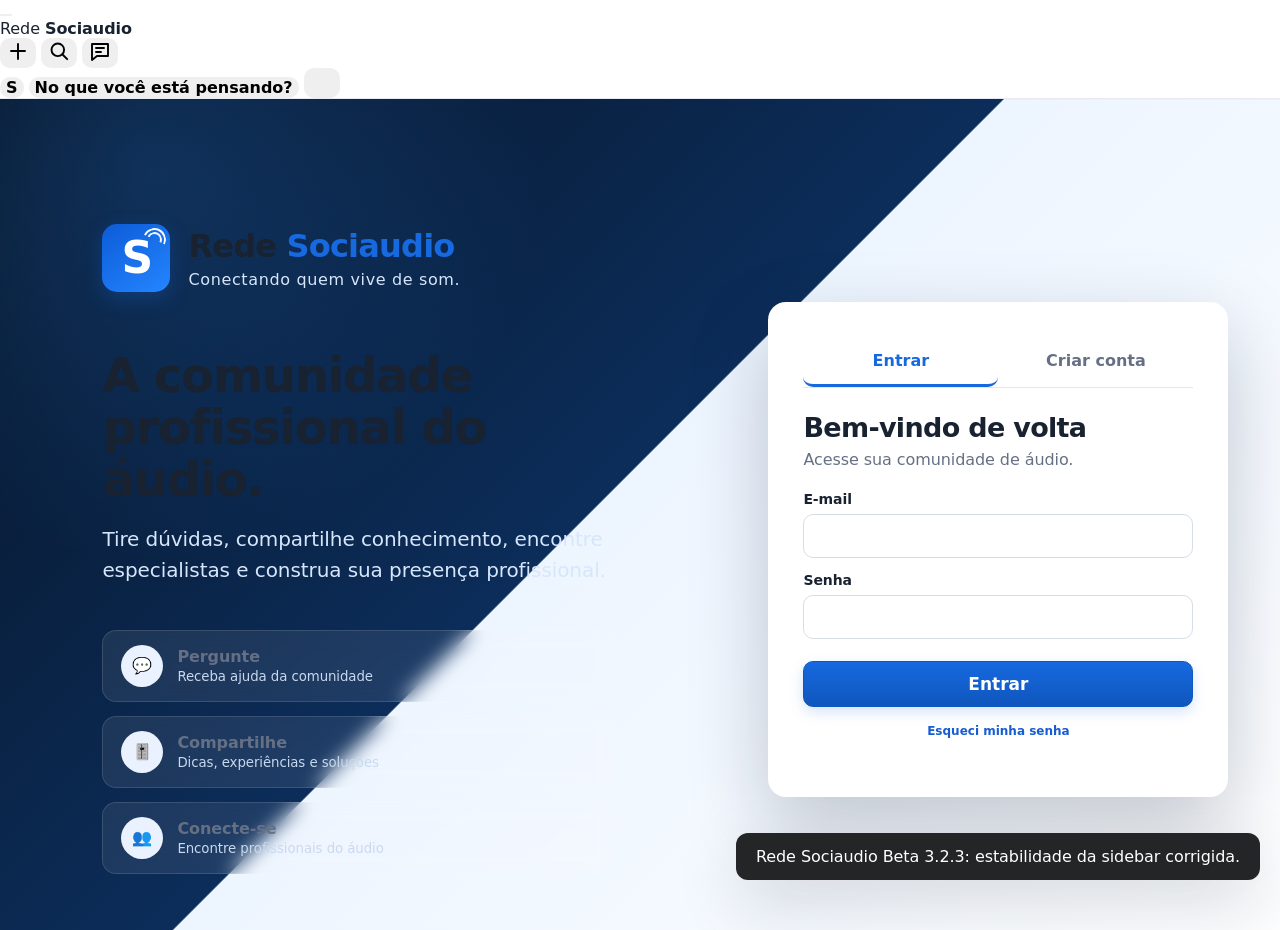
==== public/index.html @ f368ca50 "Rede Sociaudio v5.8.1 - mostrar Impulsionar no feed" ====
<!doctype html>
<html lang="pt-BR">
<head>
  <meta charset="utf-8">
  <meta name="viewport" content="width=device-width,initial-scale=1">
  <meta name="robots" content="noindex,nofollow">
  <link rel="manifest" href="/manifest.webmanifest">
  <meta name="theme-color" content="#1877f2">
  <title>Rede Sociaudio — v5.7.2</title>
  <link rel="stylesheet" href="styles.css?v=public581">
<style id="professional-ui-hard-fix">
/* Beta 3.2: correção estrutural aplicada diretamente no HTML */
#mainSidebar{
  padding:12px 8px 0!important;
  background:#f7f9fc!important;
  border-right:1px solid #e4e9f1!important;
  box-sizing:border-box!important;
}
#mainSidebar>#sidebarBrandPanel{
  position:relative!important;
  inset:auto!important;
  float:none!important;
  display:grid!important;
  grid-template-columns:1fr!important;
  gap:18px!important;
  width:100%!important;
  max-width:none!important;
  min-width:0!important;
  min-height:138px!important;
  margin:0 0 14px!important;
  padding:17px 18px!important;
  box-sizing:border-box!important;
  overflow:hidden!important;
  border:1px solid #173f76!important;
  border-radius:15px!important;
  background:radial-gradient(circle at 90% 15%,rgba(45,130,255,.28),transparent 34%),linear-gradient(145deg,#061a36 0%,#0a2b5b 58%,#123f83 100%)!important;
  box-shadow:0 10px 25px rgba(15,45,92,.20)!important;
  color:#fff!important;
  z-index:1!important;
  transform:none!important;
}
#mainSidebar>#sidebarBrandPanel:after{
  content:''!important;position:absolute!important;width:170px!important;height:170px!important;right:-92px!important;bottom:-112px!important;border-radius:50%!important;border:32px solid rgba(255,255,255,.04)!important;pointer-events:none!important;
}
#mainSidebar>#sidebarBrandPanel .sidebar-brand-row{
  position:relative!important;z-index:2!important;display:flex!important;align-items:center!important;justify-content:flex-start!important;gap:10px!important;width:100%!important;margin:0!important;padding:0!important;
}
#mainSidebar>#sidebarBrandPanel .beta-label{
  display:inline-flex!important;align-items:center!important;justify-content:center!important;width:auto!important;min-width:0!important;height:25px!important;padding:0 11px!important;margin:0!important;border:1px solid rgba(255,255,255,.20)!important;border-radius:999px!important;background:linear-gradient(180deg,#2b88ff,#1164d8)!important;color:#fff!important;font-size:9px!important;font-weight:900!important;line-height:1!important;letter-spacing:.06em!important;white-space:nowrap!important;box-shadow:0 4px 12px rgba(0,0,0,.16)!important;
}
#mainSidebar>#sidebarBrandPanel .beta-health{
  display:inline-flex!important;align-items:center!important;gap:6px!important;width:auto!important;max-width:none!important;margin:0!important;padding:0!important;color:#dceaff!important;font-size:10px!important;font-weight:800!important;line-height:1!important;white-space:nowrap!important;overflow:visible!important;
}
#mainSidebar>#sidebarBrandPanel .beta-health:before{
  content:''!important;display:block!important;width:8px!important;height:8px!important;min-width:8px!important;border-radius:50%!important;background:#20c878!important;box-shadow:0 0 0 3px rgba(32,200,120,.15)!important;
}
#mainSidebar>#sidebarBrandPanel>strong{
  position:relative!important;z-index:2!important;display:block!important;width:100%!important;margin:0!important;padding:0!important;color:#fff!important;font-size:17px!important;font-weight:850!important;line-height:1.28!important;letter-spacing:-.02em!important;white-space:normal!important;word-break:normal!important;overflow-wrap:normal!important;
}
#mainSidebar>#sidebarBrandPanel+.sidebar-user-card{
  position:relative!important;inset:auto!important;float:none!important;display:flex!important;align-items:center!important;gap:12px!important;width:100%!important;min-width:0!important;min-height:100px!important;margin:0 0 16px!important;padding:14px!important;box-sizing:border-box!important;border:1px solid #dfe6ef!important;border-radius:14px!important;background:#fff!important;box-shadow:0 7px 18px rgba(16,24,40,.06)!important;z-index:2!important;transform:none!important;
}
#mainSidebar>.sidebar-title{
  display:block!important;position:relative!important;margin:0!important;padding:4px 13px 8px!important;clear:both!important;color:#98a2b3!important;font-size:11px!important;font-weight:900!important;letter-spacing:.11em!important;text-transform:uppercase!important;
}
#mainSidebar>button{width:100%!important;box-sizing:border-box!important;}
@media(max-width:1180px){
  #mainSidebar>#sidebarBrandPanel{min-height:126px!important;padding:15px!important;gap:14px!important;}
  #mainSidebar>#sidebarBrandPanel>strong{font-size:15px!important;}
}
@media(max-width:850px){
  #mainSidebar>#sidebarBrandPanel{display:none!important;}
}
</style>


<style id="mobile-layout-critical-v521">
@media (max-width:760px){

  html,body{
    width:100%!important;
    max-width:100%!important;
    overflow-x:hidden!important;
  }

  body{
    margin:0!important;
    padding:0 0 74px!important;
  }

  /* APP inteiro */
  #app{
    width:100%!important;
    max-width:100%!important;
    min-width:0!important;
    overflow-x:hidden!important;
  }

  /* Topbar compacta */
  #app>.topbar{
    position:sticky!important;
    top:0!important;
    z-index:100!important;
    width:100%!important;
    max-width:100%!important;
    height:60px!important;
    min-height:60px!important;
    padding:0 10px!important;
    display:grid!important;
    grid-template-columns:42px minmax(0,1fr) 42px!important;
    align-items:center!important;
    gap:8px!important;
    box-sizing:border-box!important;
    background:#fff!important;
  }

  #app>.topbar .brand{
    width:42px!important;
    min-width:42px!important;
    max-width:42px!important;
    overflow:hidden!important;
  }

  #app>.topbar .brand-name{
    display:none!important;
  }

  #app>.topbar .sa-logo{
    width:38px!important;
    height:38px!important;
    min-width:38px!important;
  }

  #app>.topbar .search-wrap{
    display:block!important;
    width:100%!important;
    min-width:0!important;
    max-width:none!important;
    margin:0!important;
  }

  #app>.topbar .search-wrap input{
    width:100%!important;
    max-width:100%!important;
    min-width:0!important;
    height:40px!important;
    box-sizing:border-box!important;
    font-size:12px!important;
  }

  #app>.topbar .top-nav{
    display:none!important;
  }

  #app>.topbar .header-user{
    width:42px!important;
    min-width:42px!important;
    max-width:42px!important;
    display:flex!important;
    align-items:center!important;
    justify-content:center!important;
    gap:0!important;
  }

  #app>.topbar .header-user #bellBtn,
  #app>.topbar .header-user #logoutBtn,
  #app>.topbar .header-user .logout,
  #app>.topbar .header-user #headerName{
    display:none!important;
  }

  #app>.topbar .user-pill{
    width:38px!important;
    min-width:38px!important;
    max-width:38px!important;
    height:38px!important;
    padding:0!important;
    border:0!important;
    display:grid!important;
    place-items:center!important;
    overflow:hidden!important;
  }

  /* Layout: apenas conteúdo */
  #app>.layout{
    display:block!important;
    width:100%!important;
    max-width:100%!important;
    min-width:0!important;
    margin:0!important;
    padding:10px 9px 18px!important;
    box-sizing:border-box!important;
    overflow:visible!important;
  }

  #app>.layout>#content{
    display:block!important;
    width:100%!important;
    max-width:100%!important;
    min-width:0!important;
    margin:0!important;
    padding:0!important;
    overflow-x:hidden!important;
    box-sizing:border-box!important;
  }

  #app>.layout>.right{
    display:none!important;
  }

  /* SIDEBAR vira barra inferior. Esta regra precisa ganhar do hard-fix antigo. */
  #app>.layout>#mainSidebar{
    position:fixed!important;
    left:0!important;
    right:0!important;
    bottom:0!important;
    top:auto!important;
    z-index:110!important;

    width:100vw!important;
    max-width:100vw!important;
    min-width:0!important;
    height:68px!important;
    min-height:68px!important;

    display:flex!important;
    flex-direction:row!important;
    align-items:center!important;
    justify-content:space-around!important;
    gap:0!important;

    margin:0!important;
    padding:6px 62px 6px 4px!important;
    box-sizing:border-box!important;
    overflow:visible!important;

    border:0!important;
    border-top:1px solid #e3e8ef!important;
    background:rgba(255,255,255,.98)!important;
    box-shadow:0 -8px 28px rgba(16,24,40,.12)!important;
    backdrop-filter:blur(12px)!important;
  }

  /* Remove os grandes cards laterais do mobile */
  #app>.layout>#mainSidebar>#sidebarBrandPanel,
  #app>.layout>#mainSidebar>#sidebarUserCard,
  #app>.layout>#mainSidebar>.sidebar-title,
  #app>.layout>#mainSidebar>.sidebar-footer{
    display:none!important;
  }

  /* Esconde todos os itens por padrão */
  #app>.layout>#mainSidebar>button{
    display:none!important;
    position:static!important;
    float:none!important;
    inset:auto!important;
    transform:none!important;
    margin:0!important;
    box-sizing:border-box!important;
  }

  /* Quatro itens principais */
  #app>.layout>#mainSidebar>button[data-view="feed"],
  #app>.layout>#mainSidebar>button[data-view="chat"],
  #app>.layout>#mainSidebar>button[data-view="notifications"],
  #app>.layout>#mainSidebar>button[data-view="profile"]{
    display:flex!important;
    width:52px!important;
    max-width:52px!important;
    min-width:0!important;
    height:54px!important;
    min-height:54px!important;
    flex:0 0 52px!important;
    padding:3px 2px!important;

    flex-direction:column!important;
    align-items:center!important;
    justify-content:center!important;
    gap:3px!important;

    border:0!important;
    border-radius:10px!important;
    background:transparent!important;
    color:#475467!important;
    box-shadow:none!important;
  }

  #app>.layout>#mainSidebar>button[data-view="feed"].selected,
  #app>.layout>#mainSidebar>button[data-view="chat"].selected,
  #app>.layout>#mainSidebar>button[data-view="notifications"].selected,
  #app>.layout>#mainSidebar>button[data-view="profile"].selected{
    background:#eef5ff!important;
    color:#1769df!important;
  }

  #app>.layout>#mainSidebar>button[data-view="feed"] .sa-icon,
  #app>.layout>#mainSidebar>button[data-view="chat"] .sa-icon,
  #app>.layout>#mainSidebar>button[data-view="notifications"] .sa-icon,
  #app>.layout>#mainSidebar>button[data-view="profile"] .sa-icon,
  #app>.layout>#mainSidebar>button[data-view="feed"] i,
  #app>.layout>#mainSidebar>button[data-view="chat"] i,
  #app>.layout>#mainSidebar>button[data-view="notifications"] i,
  #app>.layout>#mainSidebar>button[data-view="profile"] i{
    width:22px!important;
    height:22px!important;
    min-width:22px!important;
    min-height:22px!important;
    margin:0!important;
  }

  #app>.layout>#mainSidebar>button[data-view="feed"]>span:last-child,
  #app>.layout>#mainSidebar>button[data-view="chat"]>span:last-child,
  #app>.layout>#mainSidebar>button[data-view="notifications"]>span:last-child,
  #app>.layout>#mainSidebar>button[data-view="profile"]>span:last-child{
    display:block!important;
    width:100%!important;
    max-width:52px!important;
    margin:0!important;
    padding:0!important;
    overflow:hidden!important;
    text-overflow:ellipsis!important;
    white-space:nowrap!important;
    color:inherit!important;
    font-size:8px!important;
    line-height:1!important;
    font-weight:750!important;
    text-align:center!important;
  }

  /* Badge de notificação */
  #app>.layout>#mainSidebar>button[data-view="notifications"]{
    position:relative!important;
  }

  #app>.layout>#mainSidebar>button[data-view="notifications"] .notification-badge:not([hidden]){
    position:absolute!important;
    top:2px!important;
    right:7px!important;
    z-index:2!important;
  }

  /* Criar publicação: botão circular */
  #app>.layout>#mainSidebar>#newPostBtn{
    display:grid!important;
    place-items:center!important;
    width:48px!important;
    min-width:48px!important;
    max-width:48px!important;
    height:48px!important;
    min-height:48px!important;
    flex:0 0 48px!important;
    padding:0!important;
    margin:0!important;
    border-radius:50%!important;
    background:#1769df!important;
    color:#fff!important;
    box-shadow:0 6px 16px rgba(23,105,223,.25)!important;
  }

  #app>.layout>#mainSidebar>#newPostBtn>span{
    width:23px!important;
    height:23px!important;
    margin:0!important;
  }

  #app>.layout>#mainSidebar>#newPostBtn{
    font-size:0!important;
  }

  /* Botão MAIS ocupa o último espaço da barra */
  #mobileMoreButton.mobile-more-button{
    display:flex!important;
    position:fixed!important;
    z-index:120!important;
    right:4px!important;
    bottom:7px!important;
    width:56px!important;
    min-width:56px!important;
    height:54px!important;
    min-height:54px!important;
    margin:0!important;
    padding:3px 2px!important;
    flex-direction:column!important;
    align-items:center!important;
    justify-content:center!important;
    gap:2px!important;
    border:0!important;
    border-radius:10px!important;
    background:#fff!important;
    color:#475467!important;
    box-shadow:none!important;
  }

  #mobileMoreButton .mobile-more-dots{
    font-size:18px!important;
    line-height:15px!important;
  }

  #mobileMoreButton small{
    display:block!important;
    font-size:8px!important;
    line-height:1!important;
    font-weight:750!important;
  }

  /* O menu Mais */
  #mobileMoreDrawer.mobile-more-drawer{
    z-index:200!important;
  }

  /* Cards grandes do conteúdo */
  #content .card,
  #content section,
  #content article{
    max-width:100%!important;
    min-width:0!important;
    box-sizing:border-box!important;
  }

  /* Marketplace mobile */
  #content .market-hero{
    display:block!important;
    width:100%!important;
    padding:20px 17px!important;
  }

  #content .market-hero .market-hero-icon{
    display:none!important;
  }

  #content .market-toolbar{
    display:grid!important;
    grid-template-columns:1fr!important;
    gap:9px!important;
    width:100%!important;
  }

  #content .market-toolbar>*{
    width:100%!important;
    min-width:0!important;
    max-width:100%!important;
  }

  #content .market-fixed-card{
    display:block!important;
    width:100%!important;
  }

  #content .market-fixed-image{
    width:100%!important;
    min-width:0!important;
    height:230px!important;
    min-height:230px!important;
  }

  #content .market-fixed-image img{
    width:100%!important;
    height:230px!important;
    min-height:230px!important;
    object-fit:cover!important;
  }

  /* Feed */
  #content .composer,
  #content .post,
  #content .feed-card{
    width:100%!important;
    max-width:100%!important;
    min-width:0!important;
  }

  /* Conhecimento */
  #content .knowledge-center-v514-main{
    display:block!important;
    width:100%!important;
    padding:22px 18px!important;
  }

  #content .knowledge-center-v514-info{
    width:100%!important;
    min-width:0!important;
    margin-top:18px!important;
  }

  /* Modais */
  dialog{
    width:calc(100vw - 16px)!important;
    max-width:calc(100vw - 16px)!important;
    max-height:88vh!important;
    margin:auto!important;
  }

  dialog form{
    max-height:88vh!important;
    overflow-y:auto!important;
  }

  body.mobile-menu-open{
    overflow:hidden!important;
  }
}

@media(max-width:380px){
  #app>.layout>#mainSidebar{
    padding-left:0!important;
    padding-right:57px!important;
  }

  #app>.layout>#mainSidebar>button[data-view="feed"],
  #app>.layout>#mainSidebar>button[data-view="chat"],
  #app>.layout>#mainSidebar>button[data-view="notifications"],
  #app>.layout>#mainSidebar>button[data-view="profile"]{
    width:46px!important;
    max-width:46px!important;
    flex-basis:46px!important;
  }
}
</style>


<style id="mobile-v522-final-fix">
@media(max-width:760px){

  /* Desktop sidebar must not exist visually on mobile */
  #mainSidebar,
  #app .layout #mainSidebar,
  #app>.layout>#mainSidebar{
    display:none!important;
    visibility:hidden!important;
    width:0!important;
    height:0!important;
    min-width:0!important;
    min-height:0!important;
    max-width:0!important;
    max-height:0!important;
    padding:0!important;
    margin:0!important;
    border:0!important;
    overflow:hidden!important;
    position:absolute!important;
    left:-99999px!important;
    top:-99999px!important;
  }

  /* Main layout becomes content only */
  #app>.layout,
  #app .layout{
    display:block!important;
    width:100%!important;
    max-width:100%!important;
    min-width:0!important;
    margin:0!important;
    padding:10px 9px 88px!important;
    box-sizing:border-box!important;
    overflow-x:hidden!important;
  }

  #content,
  #app #content,
  #app>.layout>#content{
    display:block!important;
    position:relative!important;
    left:auto!important;
    right:auto!important;
    top:auto!important;
    width:100%!important;
    max-width:100%!important;
    min-width:0!important;
    min-height:200px!important;
    margin:0!important;
    padding:0!important;
    transform:none!important;
    opacity:1!important;
    visibility:visible!important;
    overflow-x:hidden!important;
    box-sizing:border-box!important;
  }

  #app>.layout>.right{
    display:none!important;
  }

  /* Hide previous floating mobile buttons - new nav replaces them */
  #mobileMoreButton.mobile-more-button{
    display:none!important;
  }

  /* Independent bottom navigation */
  #mobileBottomNav.mobile-bottom-nav-v522{
    position:fixed!important;
    z-index:180!important;
    left:0!important;
    right:0!important;
    bottom:0!important;
    width:100%!important;
    height:70px!important;
    display:flex!important;
    align-items:center!important;
    justify-content:space-around!important;
    gap:0!important;
    padding:6px 5px max(6px,env(safe-area-inset-bottom))!important;
    box-sizing:border-box!important;
    border-top:1px solid #e3e8ef!important;
    background:rgba(255,255,255,.98)!important;
    box-shadow:0 -8px 24px rgba(15,23,42,.12)!important;
    backdrop-filter:blur(12px)!important;
  }

  .mobile-bottom-item-v522{
    position:relative!important;
    width:52px!important;
    min-width:0!important;
    height:54px!important;
    display:flex!important;
    flex-direction:column!important;
    align-items:center!important;
    justify-content:center!important;
    gap:3px!important;
    padding:3px 2px!important;
    border:0!important;
    border-radius:11px!important;
    background:transparent!important;
    color:#475467!important;
    box-shadow:none!important;
  }

  .mobile-bottom-item-v522.active{
    background:#edf5ff!important;
    color:#1769df!important;
  }

  .mobile-bottom-icon-v522,
  .mobile-bottom-icon-v522 .sa-icon,
  .mobile-bottom-icon-v522 svg{
    width:22px!important;
    height:22px!important;
  }

  .mobile-bottom-item-v522 small{
    display:block!important;
    width:100%!important;
    overflow:hidden!important;
    text-overflow:ellipsis!important;
    white-space:nowrap!important;
    color:inherit!important;
    font-size:8px!important;
    line-height:1!important;
    font-weight:750!important;
    text-align:center!important;
  }

  .mobile-bottom-publish-v522{
    width:50px!important;
    height:50px!important;
    flex:0 0 50px!important;
    display:grid!important;
    place-items:center!important;
    padding:0!important;
    border:0!important;
    border-radius:50%!important;
    background:#1769df!important;
    color:#fff!important;
    box-shadow:0 6px 18px rgba(23,105,223,.32)!important;
  }

  .mobile-bottom-publish-v522 .sa-icon,
  .mobile-bottom-publish-v522 svg{
    width:24px!important;
    height:24px!important;
  }

  .mobile-more-dots-v522{
    display:block!important;
    font-size:18px!important;
    line-height:16px!important;
    letter-spacing:1px!important;
  }

  /* Header reduced, but remains usable */
  #app>.topbar{
    position:sticky!important;
    top:0!important;
    z-index:150!important;
    display:grid!important;
    grid-template-columns:42px minmax(0,1fr) 42px!important;
    gap:8px!important;
    width:100%!important;
    height:60px!important;
    min-height:60px!important;
    padding:0 10px!important;
    box-sizing:border-box!important;
    background:#fff!important;
  }

  #app>.topbar .brand-name,
  #app>.topbar .top-nav,
  #app>.topbar #bellBtn,
  #app>.topbar #headerName,
  #app>.topbar #logoutBtn{
    display:none!important;
  }

  #app>.topbar .brand{
    width:42px!important;
    min-width:42px!important;
    overflow:hidden!important;
  }

  #app>.topbar .search-wrap{
    display:block!important;
    width:100%!important;
    min-width:0!important;
    margin:0!important;
  }

  #app>.topbar .search-wrap input{
    width:100%!important;
    min-width:0!important;
    max-width:100%!important;
    height:40px!important;
    box-sizing:border-box!important;
  }

  #app>.topbar .header-user{
    width:42px!important;
    min-width:42px!important;
    display:flex!important;
    justify-content:center!important;
  }

  #app>.topbar .user-pill{
    width:38px!important;
    min-width:38px!important;
    height:38px!important;
    padding:0!important;
    overflow:hidden!important;
  }

  /* Prevent oversized remnants inside content */
  #content>*{
    max-width:100%!important;
    min-width:0!important;
    box-sizing:border-box!important;
  }

  #content .feed-layout,
  #content .feed,
  #content .posts,
  #content .feed-column{
    width:100%!important;
    max-width:100%!important;
    min-width:0!important;
    margin:0!important;
  }
}
</style>

</head>
<body>
<div id="auth" class="auth">
  <section class="auth-hero">
    <div class="auth-brand">
      <div class="sa-logo sa-logo-xl" aria-label="Logo Rede Sociaudio"><span>S</span><i></i><b></b></div>
      <div><h1>Rede <strong>Sociaudio</strong></h1><p>Conectando quem vive de som.</p></div>
    </div>
    <h2>A comunidade profissional do áudio.</h2>
    <p class="auth-intro">Tire dúvidas, compartilhe conhecimento, encontre especialistas e construa sua presença profissional.</p>
    <div class="auth-benefits">
      <div><span>💬</span><p><b>Pergunte</b><small>Receba ajuda da comunidade</small></p></div>
      <div><span>🎚️</span><p><b>Compartilhe</b><small>Dicas, experiências e soluções</small></p></div>
      <div><span>👥</span><p><b>Conecte-se</b><small>Encontre profissionais do áudio</small></p></div>
    </div>
  </section>
  <main class="auth-card">
    <div class="auth-card-brand"><div class="sa-logo"><span>S</span><i></i><b></b></div><strong>Rede Sociaudio</strong></div>
    <div class="tabs"><button id="loginTab" class="active">Entrar</button><button id="registerTab">Criar conta</button></div>
    <form id="login">
      <h2>Bem-vindo de volta</h2><p class="form-help">Acesse sua comunidade de áudio.</p>
      <label>E-mail<input id="le" type="email" required></label>
      <label>Senha<input id="lp" type="password" required></label>
      <button class="primary auth-submit">Entrar</button>
      
    
<button id="forgotPasswordBtn" class="auth-forgot-link" type="button">Esqueci minha senha</button>
</form>
    <form id="register" hidden autocomplete="off">
      <h2>Crie sua conta</h2><p class="form-help">Faça parte da comunidade de áudio.</p>
      <label>Nome<input id="rn" autocomplete="name" required></label><label>E-mail<input id="re" autocomplete="off" autocapitalize="none" spellcheck="false" type="email" required></label><label>Senha<input id="rp" autocomplete="new-password" type="password" minlength="6" required></label>
      <label>Atuação<select id="rr" autocomplete="off">
<option value="">Selecione sua atuação</option><option>Técnico de Áudio</option><option>Operador de Som</option><option>Músico</option><option>Produtor Musical</option><option>Pastor / Líder</option><option>Estudante</option></select></label>
      <label>Cidade<input id="rc" autocomplete="off" placeholder="Ex.: Joinville - SC"></label><button class="primary auth-submit">Cadastrar</button>
    </form><p id="msg"></p>
  </main>
</div>

<div id="app" hidden>
  <header class="topbar">
    <div class="brand"><div class="sa-logo"><span>S</span><i></i><b></b></div><span class="brand-name">Rede <strong>Sociaudio</strong></span></div>
    <div class="search-wrap"><span class="search-icon" data-icon="search"></span><input id="search" type="search" autocomplete="off" aria-label="Pesquisar usuários, publicações, comunidades e empresas" placeholder="Pesquisar pessoas, empresas e conteúdos"></div>
    <nav class="top-nav" aria-label="Navegação principal">
      <button data-view="feed" title="Início"><span data-icon="home"></span></button>
      <button data-view="chat" title="Mensagens"><span data-icon="chat"></span></button><button data-view="experts" title="Profissionais"><span data-icon="professionals"></span></button>
      <button data-view="communities" title="Comunidades"><span data-icon="communities"></span></button><button data-view="opportunities" title="Oportunidades"><span data-icon="briefcase"></span></button><button data-view="marketplace" title="Marketplace"><span data-icon="store"></span></button><button data-view="audioai" title="Audio IA"><span data-icon="brain"></span></button><button data-view="companies" title="Empresas"><span data-icon="company"></span></button>
      <button data-view="hire" title="Contratar especialista"><span data-icon="target"></span></button><button data-view="saved" title="Salvos"><span data-icon="saved"></span></button>
    </nav>
    <div class="header-user"><button id="bellBtn" class="icon-button bell" title="Notificações"><span data-icon="bell"></span><span id="bellCount" class="header-notification-count" hidden></span></button><button class="user-pill" data-view="profile"><span id="headerAvatar" class="header-avatar-fallback"></span><span id="headerName"></span></button><button id="logoutBtn" class="logout">Sair</button></div>
</header>
  <div class="layout">
    <aside class="sidebar" id="mainSidebar">
      <section class="sidebar-brand-panel" id="sidebarBrandPanel">
        <div class="sidebar-brand-row">
          <span class="beta-label">BETA 3.2.3</span>
          <span id="betaHealth" class="beta-health">Sistema online</span>
        </div>
        <strong>Marketplace Inteligente<br>de Áudio</strong>
      </section>
      <div class="sidebar-profile sidebar-user-card" id="sidebarUserCard" data-view="profile">
  <span id="sidebarAvatar" class="sidebar-avatar sidebar-avatar-fallback">U</span>
  <div class="sidebar-user-info">
    <div class="sidebar-user-name-row"><b id="sidebarName">Seu perfil</b><span id="sidebarVerified"></span></div>
    <small id="sidebarRole">Ver perfil profissional</small>
    <div class="sidebar-user-meta"><span id="sidebarPlan" class="sidebar-plan free">FREE</span><span class="sidebar-online"><i></i> Online</span></div>
  </div>
</div><div class="sidebar-title">Navegação</div>
      <button data-view="feed"><i data-icon="home"></i><span>Início</span></button><button data-view="chat"><i data-icon="chat"></i><span>Mensagens</span></button>
      <button data-view="saved"><i data-icon="saved"></i><span>Salvos</span></button>
      <button data-view="notifications"><span class="notification-badge" hidden></span><i data-icon="bell"></i><span>Notificações</span></button>
      <button data-view="communities"><i data-icon="communities"></i><span>Comunidades</span></button>
      <button data-view="experts"><i data-icon="professionals"></i><span>Profissionais</span></button><button data-view="companies"><i data-icon="company"></i><span>Empresas</span></button><button data-view="marketplace"><i data-icon="store"></i><span>Marketplace</span></button><button data-view="knowledge"><i data-icon="book"></i><span>Conhecimento</span></button><button data-view="audioai"><i data-icon="brain"></i><span>Audio IA</span></button><button data-view="hire"><i data-icon="target"></i><span>Contratar especialista</span></button><button data-view="opportunities"><i data-icon="briefcase"></i><span>Oportunidades</span></button>
      <button data-view="profile"><i data-icon="profile"></i><span>Meu perfil</span></button><button data-view="requests"><i data-icon="file"></i><span>Orçamentos</span></button>
      
      <button class="primary publish-btn" id="newPostBtn"><span data-icon="plus"></span> Criar publicação</button>
      <div class="sidebar-footer"><b>Rede Sociaudio V20.2</b><small>Conectando quem vive de som.</small></div>
    </aside>
    <main id="content"></main>
    <aside class="right">
      <div class="side-card"><div class="side-card-head"><h3>Assuntos em alta</h3><button>•••</button></div><a># SoundcraftUi24R</a><a># Microfonia</a><a># EqualizaçãoVocal</a><a># ÁudioParaIgrejas</a><a># MonitorInEar</a><button class="text-button">Ver todos</button></div>
      <div class="side-card premium-card"><span class="premium-badge">PRO</span><h3>Impulsione sua autoridade</h3><p>Complete seu perfil, publique conteúdo técnico e seja encontrado por clientes.</p><button data-view="profile" class="primary">Fortalecer perfil</button></div><div class="side-card pro-card"><span class="pro-icon">S</span><div><h3>Perfil profissional</h3><p>Complete seu perfil para ser encontrado e contratado.</p><button data-view="profile" class="secondary">Completar perfil</button></div></div>
      <footer>Privacidade · Termos · <button class="footer-link" data-view="about">Sobre</button> · Beta 3.1<br>© 2026 Rede Sociaudio</footer>
    </aside>
  </div>
</div>

<dialog id="postDlg"><form id="postForm"><div class="dialog-head"><h2 id="postDialogTitle">Nova publicação</h2><button type="button" id="closePost">✕</button></div><label>Tipo<select id="pt"><option>Pergunta</option><option>Dica</option><option>Experiência</option></select></label><label>Categoria<select id="pc"><option>Mixagem</option><option>Mesas Digitais</option><option>Microfones</option><option>PA e Sistemas</option><option>Igrejas</option><option>Streaming</option><option>Acústica</option></select></label><label>Título<input id="pti" required minlength="5"></label><label>Descrição<textarea id="pb" required minlength="10"></textarea></label><label>Link externo (opcional)<input id="purl" type="url" placeholder="https://exemplo.com.br"></label><label class="file-label"><span id="postMediaLabel">Adicionar mídia ou arquivo</span><input id="pimg" type="file" accept="image/*,video/mp4,video/webm,audio/mpeg,audio/wav,audio/ogg,audio/mp4,audio/aac,audio/flac,.pdf,.doc,.docx,.odt,.rtf,.txt,.md,.xls,.xlsx,.ods,.csv,.ppt,.pptx,.odp,.zip,.rar,.7z,.xml,.json,.yaml,.yml,.rew,.mdat,.trace,.frd,.zma,.cal,.mic,.ssn,.scn,.scene,.show,.preset,.fxp,.fxb,.vstpreset,.ir,.syx,.mid,.midi,.cue,.rider"></label><small id="postMediaHelp" class="media-help">Vídeos: MP4 (H.264/AAC) ou WebM, conforme o limite do seu plano. Clique no campo para escolher.</small><div id="postGalleryPreview" class="post-gallery-preview" hidden></div><img id="postPreview" class="upload-preview" hidden><video id="postVideoPreview" class="upload-preview video-preview" controls playsinline hidden></video><audio id="postAudioPreview" class="upload-preview audio-preview" controls hidden></audio><div id="postFilePreview" class="post-file-preview" hidden></div><button type="button" id="removePostImage" class="secondary remove-image" hidden>Remover mídia</button><button id="postSubmit" class="primary">Publicar</button></form></dialog>

<dialog id="hireDlg" class="hire-dialog"><form id="hireForm"><div class="dialog-head"><div><span class="eyebrow">CONTRATAÇÃO INTELIGENTE</span><h2>Encontre o especialista ideal</h2><p>Conte o que você precisa e a Rede Sociaudio recomendará os profissionais mais compatíveis.</p></div><button type="button" id="hireClose">✕</button></div><div class="hire-form-grid"><label>Seu nome<input id="hireName" required></label><label>WhatsApp<input id="hirePhone" placeholder="5547999999999"></label><label>Cidade do serviço<input id="hireCity" required placeholder="Ex.: Joinville - SC"></label><label>Data prevista<input id="hireDate" type="date"></label><label>Tipo de evento ou serviço<select id="hireType"><option>Sonorização de igreja</option><option>Show ou evento ao vivo</option><option>Evento corporativo</option><option>Instalação de sistema</option><option>Consultoria técnica</option><option>Streaming / transmissão</option><option>Gravação / estúdio</option><option>Treinamento de equipe</option><option>Outro serviço de áudio</option></select></label><label>Público estimado<input id="hireAudience" placeholder="Ex.: 300 pessoas"></label><label>Faixa de orçamento<input id="hireBudget" placeholder="Ex.: R$ 1.500 a R$ 2.500"></label><label>Equipamentos envolvidos<input id="hireEquipment" placeholder="Ex.: Ui24R, M32, line array"></label><label class="wide">Descreva o que precisa<textarea id="hireMessage" minlength="10" required placeholder="Explique o serviço, o problema e o resultado esperado."></textarea></label></div><button class="primary hire-submit">Encontrar especialistas</button></form></dialog>
<dialog id="quoteDlg"><form id="quoteForm"><div class="dialog-head"><h2 id="quoteTitle">Solicitar orçamento</h2><button type="button" id="quoteClose">✕</button></div><label>Seu nome<input id="quoteName" required></label><label>WhatsApp<input id="quotePhone" placeholder="5547999999999"></label><label>Cidade<input id="quoteCity"></label><label>Data do evento<input id="quoteDate" type="date"></label><label>Tipo de evento ou serviço<input id="quoteType" placeholder="Culto, congresso, instalação..."></label><label>Quantidade de pessoas<input id="quoteAudience" placeholder="Ex.: 300 pessoas"></label><label>Faixa de orçamento<input id="quoteBudget" placeholder="Ex.: até R$ 1.500 ou a combinar"></label><label>Descreva o que precisa<textarea id="quoteMessage" minlength="10" required placeholder="Explique o serviço, horário, estrutura disponível e outras informações importantes."></textarea></label><button type="submit" class="primary">Enviar solicitação</button></form></dialog><dialog id="jobDlg" class="job-dialog"><form id="jobForm"><div class="dialog-head"><div><span class="eyebrow">NOVA OPORTUNIDADE</span><h2>Publicar vaga</h2><p>Encontre técnicos e especialistas da comunidade.</p></div><button type="button" id="jobClose">✕</button></div><div class="job-form-grid"><label class="wide">Título da vaga<input id="jobTitle" required placeholder="Ex.: Técnico de áudio para congresso"></label><label>Categoria<select id="jobCategory"><option>Áudio ao vivo</option><option>FOH</option><option>Monitor</option><option>Streaming</option><option>Instalação</option><option>Acústica</option><option>Estúdio / gravação</option><option>Treinamento</option></select></label><label>Cidade<input id="jobCity" placeholder="Ex.: Joinville - SC"></label><label>Modelo<select id="jobMode"><option>Presencial</option><option>Remoto</option><option>Híbrido</option></select></label><label>Tipo de contratação<select id="jobContract"><option>Freelancer</option><option>Evento pontual</option><option>CLT</option><option>PJ</option><option>Voluntário</option><option>Estágio</option></select></label><label>Data prevista<input id="jobDate" type="date"></label><label>Pagamento / faixa<input id="jobCompensation" placeholder="Ex.: R$ 600 por diária"></label><label>Telefone para contato<input id="jobPhone" placeholder="5547999999999"></label><label class="wide">Descrição<textarea id="jobDescription" required minlength="15" placeholder="Explique as atividades, horário e contexto do trabalho."></textarea></label><label class="wide">Requisitos<textarea id="jobRequirements" placeholder="Experiência, equipamentos que precisa dominar, disponibilidade..."></textarea></label></div><button class="primary job-submit">Publicar vaga</button></form></dialog><dialog id="applyDlg" class="job-dialog"><form id="applyForm"><div class="dialog-head"><div><span class="eyebrow">CANDIDATURA</span><h2 id="applyTitle">Candidatar-se</h2></div><button type="button" id="applyClose">✕</button></div><label>WhatsApp<input id="applyPhone" placeholder="5547999999999"></label><label>Apresentação<textarea id="applyMessage" required minlength="10" placeholder="Conte brevemente sua experiência e por que você é uma boa opção."></textarea></label><button class="primary">Enviar candidatura</button></form></dialog><dialog id="marketDlg" class="job-dialog"><form id="marketForm"><div class="dialog-head"><div><span class="eyebrow">MARKETPLACE DO ÁUDIO</span><h2>Publicar anúncio</h2><p>Venda, troque ou alugue equipamentos para a comunidade.</p></div><button type="button" id="marketClose">✕</button></div><div class="job-form-grid"><label class="wide">Título do anúncio<input id="marketTitle" required placeholder="Ex.: Mesa Soundcraft Ui24R em ótimo estado"></label><label>Tipo<select id="marketType"><option>Venda</option><option>Troca</option><option>Locação</option></select></label><label>Categoria<select id="marketCategory"><option>Mesas digitais</option><option>Microfones</option><option>Caixas e PA</option><option>Monitores e In-ear</option><option>Interfaces e estúdio</option><option>Cabos e conectores</option><option>Cases e acessórios</option><option>Iluminação</option><option>Instrumentos</option><option>Outros</option></select></label><label>Preço ou diária<input id="marketPrice" placeholder="Ex.: R$ 7.500 ou R$ 350/dia"></label><label>Condição<select id="marketCondition"><option>Novo</option><option>Seminovo</option><option>Usado</option><option>Para manutenção</option></select></label><label>Cidade<input id="marketCity" placeholder="Ex.: Joinville - SC"></label><label>WhatsApp<input id="marketPhone" placeholder="5547999999999"></label><label class="wide">Descrição<textarea id="marketDescription" required minlength="10" placeholder="Descreva estado, acessórios, tempo de uso e condições da negociação."></textarea></label><label class="wide file-label">Foto do produto<input id="marketImage" type="file" accept="image/*"></label><img id="marketPreview" class="upload-preview" hidden></div><button class="primary job-submit">Publicar anúncio</button></form></dialog><dialog id="articleDlg" class="job-dialog"><form id="articleForm"><div class="dialog-head"><div><span class="eyebrow">CENTRO DE CONHECIMENTO</span><h2>Publicar artigo técnico</h2><p>Transforme sua experiência em conteúdo permanente para a comunidade.</p></div><button type="button" id="articleClose">✕</button></div><div class="job-form-grid"><label class="wide">Título do artigo<input id="articleTitle" required placeholder="Ex.: Como eliminar microfonia em igrejas"></label><label>Categoria<select id="articleCategory"><option>Fundamentos</option><option>Mixagem ao vivo</option><option>Mesas digitais</option><option>Microfones</option><option>PA e sistemas</option><option>Acústica</option><option>Streaming</option><option>Estúdio e gravação</option><option>Manutenção</option><option>Carreira</option></select></label><label>Nível<select id="articleDifficulty"><option>Iniciante</option><option>Intermediário</option><option>Avançado</option></select></label><label class="wide">Resumo<input id="articleSummary" maxlength="240" placeholder="Uma descrição curta para o card do artigo"></label><label class="wide">Conteúdo<textarea id="articleBody" required minlength="40" placeholder="Escreva o guia completo, passo a passo e recomendações técnicas."></textarea></label><label class="wide">Link complementar<input id="articleLink" type="url" placeholder="https://..."></label><label class="wide file-label">Imagem de capa<input id="articleCover" type="file" accept="image/*"></label><img id="articlePreview" class="upload-preview" hidden><label class="wide admin-feature"><input id="articleFeatured" type="checkbox"> Destacar este artigo</label></div><button class="primary job-submit">Publicar artigo</button></form></dialog><div id="toast"></div><script src="app.js?v=public581"></script>
<dialog id="forgotPasswordDlg" class="auth-recovery-dialog">
  <form id="forgotPasswordForm">
    <button id="forgotPasswordClose" class="dialog-close" type="button">×</button>
    <span class="auth-recovery-kicker">RECUPERAR ACESSO</span>
    <h2>Esqueceu sua senha?</h2>
    <p>Informe o e-mail cadastrado. Enviaremos um link para criar uma nova senha.</p>
    <label>E-mail
      <input id="forgotPasswordEmail" type="email" autocomplete="email" required placeholder="seuemail@exemplo.com">
    </label>
    <div id="forgotPasswordMsg" class="auth-recovery-msg"></div>
    <button class="primary auth-recovery-submit" type="submit">Enviar link de redefinição</button>
    <button id="forgotPasswordBack" class="secondary auth-recovery-back" type="button">Voltar para o login</button>
  </form>
</dialog>

<dialog id="resetPasswordDlg" class="auth-recovery-dialog">
  <form id="resetPasswordForm">
    <span class="auth-recovery-kicker">NOVA SENHA</span>
    <h2>Redefinir senha</h2>
    <p>Crie uma nova senha para sua conta da Rede Sociaudio.</p>
    <label>Nova senha
      <input id="resetPasswordValue" type="password" minlength="6" autocomplete="new-password" required>
    </label>
    <label>Confirmar nova senha
      <input id="resetPasswordConfirm" type="password" minlength="6" autocomplete="new-password" required>
    </label>
    <div id="resetPasswordMsg" class="auth-recovery-msg"></div>
    <button class="primary auth-recovery-submit" type="submit">Salvar nova senha</button>
  </form>
</dialog>


<dialog id="storyDlg" class="story-basic-dialog-v571">
  <form method="dialog" onsubmit="event.preventDefault();publishStory()">
    <div class="story-basic-stage-v571">
      <button type="button" class="story-basic-back-v571" onclick="closeStoryEditor()" aria-label="Voltar">‹</button>

      <label class="story-basic-media-v571" for="storyFile">
        <div id="storyPreview" class="story-basic-preview-v571">
          <div class="story-basic-empty-v571">
            <span data-icon="photo"></span>
            <b>Escolher foto ou vídeo</b>
            <small>Toque aqui para selecionar</small>
          </div>
          <div id="storyBasicTextLayer" class="story-basic-text-layer-v571"></div>
        </div>
        <input id="storyFile" type="file"
          accept="image/*,video/mp4,video/webm,video/quicktime,video/x-m4v,.mov,.m4v"
          hidden onchange="chooseStoryFile(this.files[0])">
      </label>

      <div class="story-basic-tools-v571">
        <button type="button" onclick="storyBasicAddCaption()"><b>Aa</b><span>Legenda</span></button>
        <button type="button" onclick="storyBasicTextSmaller()"><b>A−</b><span>Menor</span></button>
        <button type="button" onclick="storyBasicTextLarger()"><b>A+</b><span>Maior</span></button>
        <button type="button" onclick="document.getElementById('storyFile').click()"><b>▣</b><span>Trocar mídia</span></button>
      </div>
    </div>

    <div class="story-basic-publish-v571">
      <div>
        <span>🌐 Público</span>
        <small>Disponível por 24 horas</small>
      </div>
      <button id="storyPublish" type="submit" class="primary">Compartilhar</button>
    </div>

    <div id="storyMsg" class="story-basic-message-v571"></div>
    <textarea id="storyCaption" hidden maxlength="220"></textarea>
  </form>
</dialog><dialog id="storyViewerDlg" class="story-viewer-dialog" onclick="if(event.target===this)closeStoryViewer()">
  <div id="storyViewerContent" class="story-viewer-content"></div>
</dialog>

<dialog id="boostDlg" class="boost-dialog-v580"><form method="dialog" onsubmit="event.preventDefault();submitBoostOrder()"><div class="boost-head-v580"><div><small>SOCIAUDIO ADS</small><h2>Impulsionar publicação</h2></div><button type="button" onclick="closeBoostDialog()">×</button></div><div class="boost-body-v580"><input id="boostPostId" type="hidden"><label>Objetivo<select id="boostGoal"><option value="views">Mais visualizações</option><option value="profile">Mais visitas ao perfil</option><option value="messages">Mais mensagens e contatos</option></select></label><label>Público<select id="boostAudience"><option value="all">Todos da Rede Sociaudio</option><option value="technicians">Técnicos de áudio</option><option value="musicians">Músicos</option><option value="churches">Igrejas e ministérios</option><option value="companies">Empresas e profissionais</option></select></label><label>Localização<select id="boostLocation"><option value="brasil">Brasil</option><option value="local">Minha cidade/região</option></select></label><div class="boost-plans-v580"><button type="button" data-plan="3" onclick="selectBoostPlan(3,19.90)"><b>3 dias</b><span>R$ 19,90</span></button><button type="button" data-plan="7" onclick="selectBoostPlan(7,39.90)"><b>7 dias</b><span>R$ 39,90</span></button><button type="button" data-plan="15" onclick="selectBoostPlan(15,69.90)"><b>15 dias</b><span>R$ 69,90</span></button></div><input id="boostDays" type="hidden" value="7"><input id="boostPrice" type="hidden" value="39.90"><div class="boost-summary-v580"><span>Investimento</span><strong id="boostTotal">R$ 39,90</strong></div><p class="boost-note-v580">Pagamento online será conectado na próxima etapa. Esta versão cria e registra a intenção de campanha.</p><div id="boostMsg"></div></div><div class="boost-footer-v580"><button type="button" onclick="closeBoostDialog()">Cancelar</button><button type="submit" class="primary">Criar campanha</button></div></form></dialog></body></html>
---- public/styles.css ----
:root{--blue:#1877f2;--blue-dark:#0866ff;--blue-soft:#e7f3ff;--navy:#162b4d;--text:#050505;--muted:#65676b;--bg:#f0f2f5;--card:#fff;--line:#dddfe2;--hover:#f2f3f5;--green:#31a24c;--danger:#e41e3f;--shadow:0 1px 2px rgba(0,0,0,.12);--shadow-lg:0 8px 30px rgba(0,0,0,.16)}
*{box-sizing:border-box}html,body{margin:0;min-height:100%;font-family:Inter,Segoe UI,Arial,sans-serif;background:var(--bg);color:var(--text)}button,input,textarea,select{font:inherit}button{cursor:pointer;border:0}button:focus-visible,input:focus-visible,textarea:focus-visible,select:focus-visible{outline:3px solid rgba(24,119,242,.22);outline-offset:1px}h1,h2,h3,p{margin-top:0}.sa-logo{position:relative;width:42px;height:42px;border-radius:12px;background:linear-gradient(145deg,#0866ff,#1877f2);display:grid;place-items:center;color:#fff;box-shadow:0 4px 12px rgba(24,119,242,.25);flex:0 0 auto}.sa-logo span{font-size:27px;font-weight:700;line-height:1;letter-spacing:-2px}.sa-logo i,.sa-logo b{position:absolute;border:2px solid #fff;border-left-color:transparent;border-bottom-color:transparent;border-radius:50%;transform:rotate(-20deg);opacity:.95}.sa-logo i{width:10px;height:10px;right:5px;top:5px}.sa-logo b{width:16px;height:16px;right:2px;top:2px}.sa-logo-xl{width:68px;height:68px;border-radius:18px}.sa-logo-xl span{font-size:44px}.sa-logo-xl i{width:15px;height:15px;right:8px;top:8px}.sa-logo-xl b{width:23px;height:23px;right:4px;top:4px}
.auth{min-height:100vh;display:grid;grid-template-columns:minmax(0,1.12fr) minmax(420px,.88fr);background:linear-gradient(135deg,#edf5ff 0,#fff 55%,#e7f3ff 100%)}.auth-hero{padding:10vh 8vw;display:flex;flex-direction:column;justify-content:center}.auth-brand{display:flex;align-items:center;gap:18px;margin-bottom:58px}.auth-brand h1{font-size:32px;margin:0;color:#1c1e21}.auth-brand h1 strong{color:var(--blue)}.auth-brand p{margin:5px 0 0;color:var(--muted);letter-spacing:.04em}.auth-hero>h2{font-size:48px;line-height:1.08;max-width:640px;letter-spacing:-1.8px;color:#17233b;margin-bottom:18px}.auth-intro{font-size:20px;line-height:1.55;color:#536178;max-width:650px}.auth-benefits{display:grid;gap:14px;margin-top:24px;max-width:590px}.auth-benefits>div{display:flex;align-items:center;gap:14px;background:rgba(255,255,255,.78);border:1px solid rgba(24,119,242,.1);padding:14px 18px;border-radius:14px}.auth-benefits span{width:42px;height:42px;background:var(--blue-soft);display:grid;place-items:center;border-radius:50%}.auth-benefits p{display:grid;margin:0}.auth-benefits small{color:var(--muted);margin-top:3px}.auth-card{background:#fff;padding:34px;width:min(460px,calc(100% - 40px));margin:auto;border-radius:18px;box-shadow:var(--shadow-lg);border:1px solid rgba(0,0,0,.05)}.auth-card-brand{display:none;align-items:center;gap:10px;margin-bottom:22px}.tabs{display:flex;border-bottom:1px solid var(--line);margin-bottom:24px}.tabs button{flex:1;background:none;padding:14px 10px;font-weight:700;color:var(--muted);border-bottom:3px solid transparent}.tabs button.active,.tabs button:hover{color:var(--blue);border-color:var(--blue)}.auth-card h2{font-size:27px;margin-bottom:7px}.form-help{color:var(--muted);margin-bottom:22px}label{display:grid;gap:7px;font-weight:600;margin:14px 0;font-size:14px}input,textarea,select{padding:13px 14px;border:1px solid #ccd0d5;border-radius:9px;background:#fff;color:var(--text)}input:focus,textarea:focus,select:focus{border-color:var(--blue)}textarea{min-height:110px;resize:vertical}.primary,.btn{background:var(--blue);color:#fff!important;padding:12px 18px;border-radius:8px;text-decoration:none;display:inline-flex;align-items:center;justify-content:center;font-weight:700;transition:.16s}.primary:hover,.btn:hover{background:#166fe5;transform:translateY(-1px)}.auth-submit{width:100%;font-size:17px;margin-top:8px}.demo-access{display:block;text-align:center;color:var(--muted);margin-top:15px;font-size:12px}.secondary{background:#e4e6eb;color:#050505;padding:11px 15px;border-radius:8px;font-weight:650}.secondary:hover{background:#d8dadf}.danger{color:var(--danger)!important}.text-button{background:none;color:var(--blue);font-weight:700;padding:8px 0;text-align:left}
.topbar{height:64px;background:#fff;border-bottom:1px solid var(--line);display:flex;align-items:center;gap:16px;padding:0 22px;position:sticky;top:0;z-index:10;box-shadow:0 1px 4px rgba(0,0,0,.08)}.brand{display:flex;align-items:center;gap:10px;min-width:218px}.brand .sa-logo{width:40px;height:40px;border-radius:50%}.brand-name{font-size:18px;white-space:nowrap}.brand-name strong{color:var(--blue)}.search-wrap{position:relative;width:min(360px,27vw)}.search-wrap span{position:absolute;left:14px;top:8px;color:var(--muted);font-size:25px;line-height:1}.search-wrap input{width:100%;border:0;background:#f0f2f5;border-radius:999px;padding:11px 16px 11px 40px}.top-nav{align-self:stretch;display:flex;justify-content:center;flex:1;max-width:560px;margin:auto}.top-nav button{position:relative;min-width:88px;background:transparent;color:#65676b;font-size:25px;border-radius:8px;margin:4px 2px}.top-nav button:hover{background:var(--hover)}.top-nav button.selected{color:var(--blue)}.top-nav button.selected:after{content:"";position:absolute;height:3px;background:var(--blue);left:6px;right:6px;bottom:-1px}.header-user{margin-left:auto;display:flex;align-items:center;gap:8px}.icon-button{width:40px;height:40px;border-radius:50%;background:#e4e6eb;display:grid;place-items:center;font-size:22px;position:relative}.bell #bellCount{position:absolute;right:-3px;top:-4px;background:var(--danger);color:white;border-radius:999px;min-width:18px;height:18px;display:grid;place-items:center;font-size:11px;font-weight:700}.bell #bellCount:empty{display:none}.user-pill{height:40px;border-radius:999px;background:transparent;display:flex;align-items:center;gap:7px;padding:4px 9px;font-weight:650}.user-pill:hover{background:var(--hover)}.mini-user-dot{width:30px;height:30px;border-radius:50%;background:linear-gradient(145deg,#12345b,var(--blue));display:block}.logout{background:none;color:var(--blue);font-weight:700;padding:8px}.layout{display:grid;grid-template-columns:240px minmax(480px,680px) 300px;gap:24px;max-width:1280px;margin:auto;padding:22px 16px}.sidebar{display:grid;align-content:start;gap:4px;position:sticky;top:86px;height:calc(100vh - 104px)}.sidebar-title{font-size:12px;text-transform:uppercase;letter-spacing:.1em;color:#8a8d91;padding:8px 13px}.sidebar button{background:transparent;text-align:left;padding:12px 13px;border-radius:9px;font-weight:650;font-size:15px;display:flex;align-items:center;gap:13px;color:#1c1e21}.sidebar button:hover{background:#e4e6eb}.sidebar button.selected{background:var(--blue-soft);color:var(--blue)}.sidebar button>span{flex:1}.publish-btn{margin-top:12px!important;background:var(--blue)!important;color:#fff!important;justify-content:center!important}.sidebar-footer{margin-top:auto;border-top:1px solid var(--line);padding:16px 10px;color:var(--muted);display:grid;gap:4px}.sidebar-footer b{color:#4b4f56;font-size:13px}.right{display:grid;align-content:start;gap:16px;position:sticky;top:86px;height:max-content}.right footer{color:#8a8d91;font-size:12px;line-height:1.6;padding:6px 10px}.side-card,.card{background:var(--card);border:1px solid #e4e6eb;border-radius:12px;box-shadow:var(--shadow)}.side-card{padding:17px}.side-card-head{display:flex;align-items:center;justify-content:space-between}.side-card h3{font-size:17px;margin-bottom:13px}.side-card-head button{background:none;color:var(--muted)}.side-card a{display:block;color:#385898;text-decoration:none;padding:8px 0;font-size:14px}.side-card a:hover{text-decoration:underline}.pro-card{display:flex;gap:12px}.pro-card p{font-size:13px;color:var(--muted);line-height:1.4}.pro-icon{width:42px;height:42px;border-radius:12px;background:var(--blue-soft);color:var(--blue);display:grid;place-items:center;font-size:24px;font-weight:800;flex:0 0 auto}.card{padding:18px}.composer{display:flex;gap:12px;align-items:center;margin-bottom:16px}.composer button{flex:1;text-align:left;background:#f0f2f5;border:0;padding:13px 17px;border-radius:999px;color:var(--muted);font-size:16px}.composer button:hover{background:#e4e6eb}.avatar{width:42px;height:42px;border-radius:50%;background:linear-gradient(145deg,#152f52,#1877f2);color:white;display:flex;align-items:center;justify-content:center;object-fit:cover;font-weight:bold}.avatar.big{width:88px;height:88px;margin:-44px auto 8px;border:4px solid white}.avatar.huge{width:132px;height:132px;border:5px solid white}.post{margin-bottom:16px;padding:0;overflow:hidden}.post-author{display:flex;gap:11px;align-items:center;padding:16px 16px 0}.post-author>div:nth-child(2){flex:1}.link-name{background:none;padding:0;font-size:15px;color:#050505}.link-name:hover{text-decoration:underline}.meta{color:var(--muted);font-size:13px}.post h2{font-size:20px;line-height:1.25;padding:0 16px;margin:14px 0 8px}.post>div:nth-of-type(2),.post-body{margin-left:16px;margin-right:16px}.featured{border-color:#b9d6ff;box-shadow:0 0 0 1px #dbeafe,var(--shadow)}.featured-label,.tag,.skill{display:inline-block;background:var(--blue-soft);color:#1665d8;border-radius:999px;padding:5px 9px;font-size:12px;margin:3px}.featured-label{background:#fff4df;color:#b55b00;font-weight:700}.tag.muted{background:#f0f2f5;color:#526174}.post-body{line-height:1.55;font-size:15px;white-space:pre-line}.post-image{width:100%;max-height:560px;object-fit:cover;display:block;margin-top:12px}.actions{display:flex;border-top:1px solid var(--line);margin-top:14px;padding:5px 8px;gap:4px}.actions button{flex:1;background:transparent;padding:10px 8px;border-radius:7px;color:var(--muted);font-weight:650}.actions button:hover{background:var(--hover)}.actions .active{color:var(--blue)}.answer{background:#f7f8fa;border-radius:14px;padding:11px 13px;margin:8px 16px 13px 66px;position:relative}.answer:before{content:"";position:absolute;left:-27px;top:0;width:20px;height:20px;border-left:2px solid #ccd0d5;border-bottom:2px solid #ccd0d5;border-radius:0 0 0 12px}.page-title{margin:2px 0 16px}.page-title h1{font-size:26px;margin-bottom:5px}.page-title p{color:var(--muted)}.people-grid,.community-grid{display:grid;grid-template-columns:repeat(2,minmax(0,1fr));gap:16px}.person{text-align:center;overflow:hidden;padding-top:0}.mini-cover{height:100px;margin:0 -18px;background:linear-gradient(135deg,#172c4c,#1877f2);background-size:cover;background-position:center}.person h3{margin-bottom:5px}.person button{margin:5px 2px}.availability{color:var(--green);font-weight:650}.skills{margin:10px 0}.follow-stats{display:flex;justify-content:center;gap:18px;margin:12px;font-size:13px}.community{display:grid;align-content:start}.community-icon{font-size:38px;width:58px;height:58px;background:var(--blue-soft);display:grid;place-items:center;border-radius:15px}.community button{margin-top:12px}.profile-grid{display:grid;grid-template-columns:1fr 1fr;gap:3px 18px}.wide{grid-column:1/-1}.avatar-editor{display:flex;align-items:center;gap:20px}.cover-editor{height:200px;border-radius:10px;background:linear-gradient(135deg,#172c4c,#1877f2);background-size:cover;background-position:center;display:flex;align-items:end;padding:15px}.profile-public{padding:0;overflow:hidden}.cover{height:260px;background:linear-gradient(135deg,#172c4c,#1877f2);background-size:cover;background-position:center}.profile-head{display:flex;gap:20px;align-items:end;padding:0 28px;margin-top:-65px}.profile-head>div{padding-bottom:10px}.profile-head h1{margin-bottom:3px}.profile-head h3{color:var(--muted);font-weight:500;margin-bottom:8px}.profile-actions,.profile-public section{padding:10px 28px}.profile-actions{display:flex;gap:8px;justify-content:flex-end;border-bottom:1px solid var(--line)}.profile-public section{border-top:1px solid var(--line);margin-top:8px}.stats{display:grid;grid-template-columns:repeat(4,1fr);gap:13px;margin:18px 0}.stats div{background:#fff;border:1px solid #e4e6eb;border-radius:10px;padding:18px;text-align:center;box-shadow:var(--shadow)}.stats b{display:block;font-size:26px}.stats span{color:var(--muted);font-size:13px}.notification{display:flex;gap:15px;margin-bottom:10px}.unread{border-left:4px solid var(--blue);background:#f1f7ff}.empty{text-align:center;padding:55px;color:var(--muted)}dialog{border:0;border-radius:14px;max-width:560px;width:90%;padding:0;box-shadow:var(--shadow-lg)}dialog::backdrop{background:rgba(0,0,0,.52)}dialog form{padding:22px}.dialog-head{display:flex;justify-content:space-between;border-bottom:1px solid var(--line);padding-bottom:13px}.dialog-head button{width:34px;height:34px;border-radius:50%;background:#e4e6eb}.file-label{background:#f0f2f5;padding:12px;border-radius:8px}.upload-preview{max-width:100%;max-height:280px;border-radius:8px}#toast{position:fixed;right:20px;bottom:20px;background:#242526;color:#fff;padding:14px 20px;border-radius:8px;opacity:0;transform:translateY(20px);transition:.2s;z-index:20;box-shadow:var(--shadow-lg)}#toast.show{opacity:1;transform:none}#toast.bad{background:#b42318}
@media(max-width:1120px){.layout{grid-template-columns:210px minmax(450px,680px)}.right{display:none}.top-nav button{min-width:70px}.brand-name{display:none}.brand{min-width:auto}.search-wrap{width:260px}}
@media(max-width:820px){.layout{grid-template-columns:76px minmax(0,1fr);padding:14px 8px;gap:12px}.sidebar{align-items:center}.sidebar-title,.sidebar button span,.sidebar-footer{display:none}.sidebar button{width:52px;height:48px;justify-content:center;font-size:20px}.sidebar .publish-btn{font-size:0}.sidebar .publish-btn:first-letter{font-size:22px}.search-wrap{width:auto;flex:1}.top-nav{display:none}.user-pill span:last-child,.logout{display:none}.people-grid,.community-grid{grid-template-columns:1fr}.auth{grid-template-columns:1fr}.auth-hero{display:none}.auth-card-brand{display:flex}}
@media(max-width:560px){.topbar{padding:0 8px;gap:7px}.topbar .sa-logo{width:38px;height:38px}.search-wrap input{font-size:14px}.layout{display:block;padding:10px 7px 76px}.sidebar{position:fixed;z-index:9;bottom:0;left:0;right:0;top:auto;height:64px;background:#fff;border-top:1px solid var(--line);display:flex;justify-content:space-around;padding:5px}.sidebar button{display:none}.sidebar button[data-view="feed"],.sidebar button[data-view="communities"],.sidebar button[data-view="experts"],.sidebar button[data-view="profile"],.sidebar .publish-btn{display:flex;width:48px;height:48px;margin:0!important}.sidebar .publish-btn{order:3;border-radius:50%}.profile-grid{grid-template-columns:1fr}.profile-head{display:block;margin-top:-65px}.profile-head .avatar{margin-left:auto;margin-right:auto}.profile-head>div{text-align:center}.profile-actions{justify-content:center}.stats{grid-template-columns:1fr 1fr}.post h2{font-size:18px}.actions button{font-size:0}.actions button::first-letter{font-size:18px}.auth-card{padding:25px 21px}.auth{background:#fff}.auth-card{box-shadow:none;border:0;width:100%}}

.edited{font-style:italic;color:#65676b}.remove-image{margin-top:8px;width:100%}.actions button{white-space:nowrap}

.post-link{margin:12px 16px;display:flex;align-items:center;gap:12px;border:1px solid var(--line);border-radius:10px;padding:12px;text-decoration:none;color:var(--text);background:#f7f9fc;overflow:hidden}.post-link:hover{background:var(--blue-soft);border-color:#b9d6ff}.post-link .link-icon{width:42px;height:42px;border-radius:10px;background:#fff;display:grid;place-items:center;font-size:20px;flex:0 0 auto}.post-link>span:nth-child(2){display:grid;gap:3px;min-width:0;flex:1}.post-link small{color:var(--muted);white-space:nowrap;overflow:hidden;text-overflow:ellipsis}.post-link strong{color:var(--blue);font-size:13px}.comments-panel{border-top:1px solid var(--line);padding:12px 16px 4px;background:#fff}.comment-compose{display:grid;grid-template-columns:42px 1fr auto;align-items:end;gap:9px;margin-bottom:12px}.comment-compose textarea{min-height:44px;max-height:130px;border-radius:18px;padding:11px 14px;background:#f0f2f5;border:0;resize:vertical}.comment-compose .primary{height:42px}.no-comments{text-align:center;color:var(--muted);font-size:14px;padding:12px}.comments-panel .answer{margin-left:52px;margin-right:0}.comments-panel .answer p{margin-bottom:0}
@media(max-width:560px){.comment-compose{grid-template-columns:36px 1fr}.comment-compose .avatar{width:36px;height:36px}.comment-compose .primary{grid-column:2;justify-self:end}.post-link{margin-left:12px;margin-right:12px}.post-link strong{display:none}}

/* V8.3 - iconografia exclusiva Rede Sociaudio */
.sa-icon{width:24px;height:24px;display:inline-grid;place-items:center;flex:0 0 auto;color:currentColor}.sa-icon svg{width:100%;height:100%;fill:none;stroke:currentColor;stroke-width:1.8;stroke-linecap:round;stroke-linejoin:round}.sa-icon svg circle[fill]{fill:currentColor}.top-nav .sa-icon{width:27px;height:27px}.sidebar i.sa-icon{width:23px;height:23px}.search-icon.sa-icon{width:20px;height:20px;top:11px}.icon-button .sa-icon{width:22px;height:22px}.publish-btn .sa-icon{width:19px;height:19px}.topbar{height:68px;padding:0 18px}.top-nav{max-width:650px}.top-nav button{min-width:94px}.layout{grid-template-columns:250px minmax(520px,720px) 300px;max-width:1360px}.sidebar button{font-size:15px}.sidebar button i{color:#39465a}.sidebar button.selected i{color:var(--blue)}
.composer{display:block;padding:14px 16px}.composer-main{display:flex;gap:12px;align-items:center}.composer-main>button{flex:1;text-align:left;background:#f0f2f5;border:0;padding:13px 17px;border-radius:999px;color:var(--muted);font-size:16px}.composer-tools{display:grid;grid-template-columns:repeat(4,1fr);gap:5px;border-top:1px solid var(--line);margin-top:12px;padding-top:8px}.composer-tools button{display:flex;align-items:center;justify-content:center;gap:8px;background:transparent;padding:9px;border-radius:8px;color:#4b5563;font-weight:650}.composer-tools button:hover{background:var(--hover)}.composer-tools button:nth-child(1){color:#e33b5d}.composer-tools button:nth-child(2){color:#24a866}.composer-tools button:nth-child(3){color:#f28b20}.composer-tools button:nth-child(4){color:#2563eb}
.story-strip{display:grid;grid-template-columns:repeat(4,1fr);gap:8px;margin:0 0 16px;overflow:hidden}.story{height:164px;border:0;border-radius:12px;position:relative;overflow:hidden;padding:0;background:#17233b;color:#fff;box-shadow:var(--shadow);display:flex;align-items:flex-end;justify-content:flex-start}.story:before{content:"";position:absolute;inset:0;background:linear-gradient(transparent 35%,rgba(0,0,0,.75))}.story b{position:relative;padding:12px;font-size:13px;text-align:left}.story>span{position:absolute;top:12px;left:12px;width:38px;height:38px;border-radius:50%;border:3px solid var(--blue);background:#fff;display:grid;place-items:center;color:var(--blue);z-index:1;overflow:hidden}.story .avatar{width:100%;height:100%;border:0}.create-story{background:linear-gradient(160deg,#eaf2ff 0 58%,#fff 58%);color:#1b2a42}.create-story:before{display:none}.create-story b{width:100%;text-align:center;padding-bottom:14px}.story-plus{top:88px!important;left:50%!important;transform:translate(-50%,-50%);background:var(--blue)!important;color:#fff!important;border-color:#fff!important}.story-console{background:linear-gradient(rgba(0,0,0,.2),rgba(0,0,0,.35)),url('data:image/svg+xml,%3Csvg xmlns="http://www.w3.org/2000/svg" width="500" height="300"%3E%3Crect width="500" height="300" fill="%230d1b2a"/%3E%3Cpath d="M20 190h460M40 150h420M80 80v160M150 60v190M220 90v150M300 50v190M380 80v160M450 65v170" stroke="%232563eb" stroke-width="9" opacity=".55"/%3E%3C/svg%3E') center/cover}.story-stage{background:linear-gradient(rgba(0,0,0,.2),rgba(0,0,0,.45)),radial-gradient(circle at 50% 28%,#7c3aed,#111827 62%)}.story-mic{background:linear-gradient(145deg,#152f52,#1877f2)}
.engagement-summary{display:flex;justify-content:space-between;color:var(--muted);font-size:13px;padding:10px 16px 4px}.actions{align-items:center}.actions button{display:flex;align-items:center;justify-content:center;gap:7px;min-width:0}.actions .sa-icon{width:20px;height:20px}.actions .post-more{flex:0 0 42px}.actions .danger{color:var(--danger)}.post-author{position:relative}.featured-label{margin-left:auto}.post h2{letter-spacing:-.15px}.post-link .link-icon .sa-icon{width:23px;height:23px}
.side-card{border-radius:14px}.pro-card{align-items:flex-start}.pro-icon{border-radius:50%}.right .side-card:first-child h3:before{content:"";display:inline-block;width:9px;height:9px;background:#ff5a5f;border-radius:50%;margin-right:8px;box-shadow:0 0 0 4px #ffe8e9}
@media(max-width:1120px){.layout{grid-template-columns:220px minmax(450px,720px)}}
@media(max-width:820px){.story-strip{grid-template-columns:repeat(4,150px);overflow-x:auto;padding-bottom:4px}.composer-tools span{display:none}.composer-tools button{gap:0}.layout{grid-template-columns:76px minmax(0,1fr)}}
@media(max-width:560px){.composer-tools{grid-template-columns:repeat(4,1fr)}.story-strip{grid-template-columns:repeat(4,132px)}.story{height:150px}.actions button span{display:none}.actions button{font-size:inherit}.actions .post-more{flex:1}.topbar{height:60px}.brand .sa-logo{width:38px;height:38px}}
/* V10 — perfil profissional e contratação */
.pro-v10{overflow:hidden}.profile-identity h2{margin:4px 0;font-size:20px}.company-line{font-weight:700;color:#486581}.verified{display:inline-grid;place-items:center;width:24px;height:24px;border-radius:50%;background:#1877f2;color:#fff;font-size:14px}.pro-summary{display:grid;grid-template-columns:repeat(4,1fr);gap:12px;margin:18px 0}.pro-summary div{background:#f5f7fb;border:1px solid #e4e9f2;border-radius:14px;padding:16px;text-align:center}.pro-summary b{display:block;font-size:18px}.pro-summary span{font-size:12px;color:#667085}.timeline{border-left:2px solid #d7e3f8;margin-left:8px}.timeline>div{position:relative;padding:0 0 18px 22px}.timeline i{position:absolute;left:-7px;top:4px;width:12px;height:12px;border-radius:50%;background:#1877f2}.timeline p{margin:0;white-space:pre-wrap}.portfolio-grid{display:grid;grid-template-columns:repeat(2,minmax(0,1fr));gap:12px}.portfolio-grid a{display:flex;flex-direction:column;padding:16px;border:1px solid #dbe4f0;border-radius:14px;background:#f8fafc;text-decoration:none;color:#172033}.portfolio-grid small{overflow:hidden;text-overflow:ellipsis;white-space:nowrap;color:#667085}.quote-card{display:flex;justify-content:space-between;gap:20px;align-items:center}.quote-card p{white-space:pre-wrap}@media(max-width:760px){.pro-summary{grid-template-columns:repeat(2,1fr)}.portfolio-grid{grid-template-columns:1fr}.quote-card{align-items:stretch;flex-direction:column}}

/* =========================================================
   V10.1 PREMIUM — sistema visual definitivo Rede Sociaudio
   ========================================================= */
:root{
  --blue:#1769e0;--blue-600:#0f5bd3;--blue-700:#0d47a1;--blue-soft:#eaf2ff;
  --ink:#101828;--text:#182230;--muted:#667085;--subtle:#98a2b3;
  --bg:#f5f7fb;--card:#fff;--line:#e4e7ec;--hover:#f2f4f7;
  --green:#12b76a;--orange:#f79009;--danger:#f04438;
  --shadow:0 1px 2px rgba(16,24,40,.04),0 1px 3px rgba(16,24,40,.08);
  --shadow-md:0 8px 24px rgba(16,24,40,.10);--shadow-xl:0 24px 64px rgba(16,24,40,.16);
  --radius:16px;--radius-sm:11px
}
html{scroll-behavior:smooth}body{background:radial-gradient(circle at 50% -100px,#eaf2ff 0,transparent 420px),var(--bg);color:var(--text)}
.topbar{height:72px;padding:0 22px;border-bottom:1px solid rgba(16,24,40,.08);box-shadow:0 1px 0 rgba(255,255,255,.8),0 3px 14px rgba(16,24,40,.05);backdrop-filter:blur(18px);background:rgba(255,255,255,.94)}
.brand{min-width:218px}.brand-name{font-size:19px;letter-spacing:-.3px}.sa-logo{border-radius:15px;background:linear-gradient(145deg,#0d5bd7,#2486ff);box-shadow:0 7px 20px rgba(23,105,224,.26)}
.search-wrap{height:46px;max-width:430px;background:#f2f4f7;border:1px solid transparent;transition:.2s ease}.search-wrap:focus-within{background:#fff;border-color:#84adff;box-shadow:0 0 0 4px rgba(23,105,224,.10)}
.top-nav{height:100%;gap:7px}.top-nav button{width:76px;height:52px;border-radius:12px;color:#667085;transition:.18s ease}.top-nav button:hover{background:#f2f4f7;color:var(--blue);transform:translateY(-1px)}.top-nav button.selected{background:var(--blue-soft);color:var(--blue)}.top-nav button.selected:after{height:3px;border-radius:3px 3px 0 0;left:15px;right:15px}
.icon-button,.user-pill{transition:.18s ease}.icon-button:hover,.user-pill:hover{transform:translateY(-1px);box-shadow:var(--shadow)}
.layout{grid-template-columns:280px minmax(500px,720px) 310px;gap:24px;max-width:1440px;margin:0 auto;padding:24px 22px 60px}.sidebar,.right{top:96px}.sidebar{padding:0 8px}.sidebar-profile{display:flex;align-items:center;gap:12px;padding:12px;margin:0 0 16px;border-radius:14px;background:linear-gradient(135deg,#fff,#f7faff);border:1px solid #e3ebf7;box-shadow:var(--shadow);cursor:pointer;transition:.2s}.sidebar-profile:hover{transform:translateY(-1px);box-shadow:var(--shadow-md)}.sidebar-avatar{width:42px;height:42px;flex:0 0 42px}.sidebar-profile div{min-width:0}.sidebar-profile b,.sidebar-profile small{display:block;white-space:nowrap;overflow:hidden;text-overflow:ellipsis}.sidebar-profile small{font-size:12px;color:var(--muted);margin-top:3px}.sidebar-title{padding:0 13px 8px;font-size:11px;font-weight:800;letter-spacing:.12em;color:#98a2b3;text-transform:uppercase}.sidebar>button{height:48px;margin:2px 0;border-radius:12px;padding:0 13px;font-weight:650;color:#344054;transition:.18s}.sidebar>button:hover{background:#fff;color:var(--blue);box-shadow:var(--shadow);transform:translateX(2px)}.sidebar>button.selected{background:linear-gradient(90deg,#e9f2ff,#f4f8ff);color:var(--blue);box-shadow:inset 3px 0 var(--blue)}.publish-btn{height:50px!important;margin-top:14px!important;border-radius:13px!important;background:linear-gradient(135deg,#1769e0,#2584f4)!important;box-shadow:0 8px 18px rgba(23,105,224,.22)!important}.publish-btn:hover{transform:translateY(-2px)!important;box-shadow:0 12px 24px rgba(23,105,224,.28)!important}
#content{min-width:0}.card,.side-card{border:1px solid rgba(16,24,40,.08);border-radius:var(--radius);box-shadow:var(--shadow);background:rgba(255,255,255,.98);transition:box-shadow .2s ease,border-color .2s ease}.card:hover{border-color:#d0d5dd;box-shadow:0 5px 18px rgba(16,24,40,.08)}.page-title{margin:4px 2px 20px}.page-title h1{font-size:30px;letter-spacing:-.8px;margin-bottom:6px}.page-title p{color:var(--muted)}
.composer{padding:16px 18px}.composer-main{gap:12px}.composer-main button{height:48px;border-radius:24px;background:#f2f4f7;border:1px solid transparent;color:#667085;text-align:left;padding:0 20px;transition:.2s}.composer-main button:hover{background:#fff;border-color:#b2ccff;box-shadow:0 0 0 4px rgba(23,105,224,.08);color:#344054}.composer-tools{border-top:1px solid #eef1f5;margin-top:14px;padding-top:10px}.composer-tools button{height:40px;border-radius:10px;font-weight:650}.composer-tools button:hover{background:#f5f8ff;color:var(--blue)}
.story-strip{gap:12px}.story{border-radius:16px;box-shadow:var(--shadow);overflow:hidden;transition:.2s}.story:hover{transform:translateY(-4px);box-shadow:var(--shadow-md)}
.post{overflow:hidden;margin-bottom:18px}.post-head{padding:17px 18px 10px}.post-body{padding:0 18px 14px}.post h2{font-size:20px;line-height:1.35;letter-spacing:-.25px}.post-text{font-size:15px;line-height:1.6}.post-image{max-height:650px;object-fit:contain;background:#0b1220}.post-stats{padding:11px 18px;color:#667085}.actions{padding:7px 10px;border-top:1px solid #eaecf0}.actions button{height:42px;border-radius:10px;font-weight:650;color:#667085;transition:.16s}.actions button:hover{background:#f2f4f7;color:var(--blue);transform:translateY(-1px)}
.side-card{padding:18px;margin-bottom:16px}.side-card h3{letter-spacing:-.25px}.side-card a{padding:8px 6px;border-radius:8px;transition:.15s}.side-card a:hover{background:#f5f8ff;transform:translateX(2px)}.premium-card{position:relative;overflow:hidden;background:linear-gradient(145deg,#102a56,#1769e0);color:#fff;border:0;box-shadow:0 12px 32px rgba(23,105,224,.25)}.premium-card:after{content:'';position:absolute;width:160px;height:160px;border:30px solid rgba(255,255,255,.07);border-radius:50%;right:-78px;bottom:-92px}.premium-card p{color:#dbeafe;line-height:1.5}.premium-card .primary{background:#fff;color:#1558bd;position:relative;z-index:1}.premium-badge{display:inline-flex;padding:5px 8px;background:rgba(255,255,255,.16);border:1px solid rgba(255,255,255,.25);border-radius:999px;font-size:10px;letter-spacing:.12em;font-weight:800;margin-bottom:10px}
/* Perfil público premium */
.profile-public.pro-v10{padding:0;overflow:hidden;border-radius:20px}.profile-public .cover{height:260px;background:linear-gradient(135deg,#0b1f3a,#1769e0 65%,#39a0ff);background-size:cover;background-position:center;position:relative}.profile-public .cover:after{content:'';position:absolute;inset:0;background:linear-gradient(to top,rgba(5,15,30,.48),transparent 58%)}.profile-head{padding:0 28px;display:flex;gap:20px;align-items:flex-end;position:relative;margin-top:-68px;z-index:2}.profile-head .avatar.huge{width:148px;height:148px;border:6px solid #fff;box-shadow:0 10px 30px rgba(16,24,40,.22)}.profile-identity{padding-bottom:13px;min-width:0}.profile-identity h1{font-size:31px;letter-spacing:-.8px;margin:0 0 3px;color:#fff;text-shadow:0 2px 14px rgba(0,0,0,.35)}.profile-identity h2{font-size:17px;font-weight:650;color:#fff;margin:0 0 4px;text-shadow:0 2px 12px rgba(0,0,0,.3)}.profile-identity .company-line,.profile-identity>p:not(.availability){color:#475467}.profile-identity .availability{display:inline-flex;background:#ecfdf3;color:#027a48;padding:6px 10px;border-radius:999px;font-size:12px;font-weight:750;margin:7px 0}.profile-actions{padding:18px 28px;display:flex;gap:10px;justify-content:flex-end;border-bottom:1px solid #eaecf0}.profile-actions button,.profile-actions .btn{min-height:42px;border-radius:11px;padding:0 18px}.pro-summary{padding:0 28px;grid-template-columns:repeat(4,1fr);margin:22px 0}.pro-summary div{background:linear-gradient(145deg,#f8fbff,#f2f6fc);border-color:#e1eaf6}.pro-summary b{color:#101828;font-size:20px}.profile-public section{margin:0 28px;padding:24px 0;border-top:1px solid #eaecf0}.profile-public section h2{font-size:19px;letter-spacing:-.25px}.skills span{background:#edf4ff;border:1px solid #d5e5ff;color:#175cd3;border-radius:999px;padding:8px 12px;font-weight:650}.portfolio-grid a{transition:.2s;background:linear-gradient(145deg,#fff,#f7faff)}.portfolio-grid a:hover{border-color:#84adff;box-shadow:var(--shadow-md);transform:translateY(-2px)}
/* Editor de perfil em etapas visuais */
.profile-grid{padding:0 24px 28px;gap:18px;border-radius:20px;overflow:hidden}.profile-grid:before{content:'Construa uma presença que gera confiança';grid-column:1/-1;background:linear-gradient(135deg,#0f2c59,#1769e0);color:#fff;margin:0 -24px 4px;padding:22px 24px;font-size:22px;font-weight:800;letter-spacing:-.4px}.profile-grid label{font-size:13px;font-weight:700;color:#344054}.profile-grid input,.profile-grid textarea,.profile-grid select{margin-top:7px;border:1px solid #d0d5dd;background:#fff;border-radius:11px;min-height:46px;transition:.18s}.profile-grid input:hover,.profile-grid textarea:hover,.profile-grid select:hover{border-color:#98a2b3}.profile-grid input:focus,.profile-grid textarea:focus,.profile-grid select:focus{border-color:#528bff;box-shadow:0 0 0 4px rgba(23,105,224,.10)}.cover-editor{height:210px;margin:0 -24px;background:linear-gradient(135deg,#0b1f3a,#1769e0);border-radius:0;position:relative}.cover-editor label{position:absolute;right:18px;bottom:18px;background:rgba(255,255,255,.94);padding:10px 14px;border-radius:10px;box-shadow:var(--shadow)}.avatar-editor{margin-top:-82px;position:relative;z-index:2;align-items:flex-end}.avatar-editor .avatar.huge{width:138px;height:138px;border:6px solid #fff;box-shadow:0 10px 24px rgba(16,24,40,.22)}.avatar-editor label{background:#fff;padding:10px 13px;border-radius:10px;box-shadow:var(--shadow);margin-bottom:8px}.profile-grid>button.primary{grid-column:1/-1;justify-self:start;min-height:48px;padding:0 26px;border-radius:12px;background:linear-gradient(135deg,#1769e0,#2584f4);box-shadow:0 8px 18px rgba(23,105,224,.22)}
/* Diálogos e feedback */
dialog{border:0;border-radius:20px;box-shadow:var(--shadow-xl);padding:0;max-height:90vh}dialog::backdrop{background:rgba(15,23,42,.52);backdrop-filter:blur(5px)}dialog form{padding:24px}.dialog-head{margin:-24px -24px 20px;padding:20px 24px;border-bottom:1px solid #eaecf0;background:#fbfcfe}.primary{background:linear-gradient(135deg,#1769e0,#2584f4);box-shadow:0 4px 10px rgba(23,105,224,.18);transition:.18s}.primary:hover{filter:brightness(1.03);transform:translateY(-1px);box-shadow:0 8px 18px rgba(23,105,224,.24)}#toast{border-radius:12px;box-shadow:var(--shadow-xl)}
/* Entrada premium */
.auth{background:radial-gradient(circle at 12% 8%,rgba(51,144,255,.20),transparent 28%),linear-gradient(135deg,#061426 0,#0c2d5a 46%,#edf5ff 46.1%,#fff 100%)}.auth-hero{color:#fff}.auth-brand h1,.auth-hero>h2{color:#fff}.auth-brand p,.auth-intro{color:#d7e6fb}.auth-benefits>div{background:rgba(255,255,255,.08);border-color:rgba(255,255,255,.12);backdrop-filter:blur(10px)}.auth-benefits small{color:#c8d9ef}.auth-card{border:1px solid rgba(255,255,255,.8);box-shadow:0 30px 80px rgba(4,17,36,.22)}
@keyframes premiumIn{from{opacity:0;transform:translateY(8px)}to{opacity:1;transform:none}}#content>*{animation:premiumIn .28s ease both}
@media(max-width:1180px){.layout{grid-template-columns:235px minmax(0,1fr);max-width:1100px}.right{display:none}.top-nav button{width:62px}}
@media(max-width:850px){.layout{display:block;padding:14px 12px 90px}.sidebar{position:fixed;z-index:50;left:0;right:0;bottom:0;top:auto;height:70px;background:rgba(255,255,255,.96);backdrop-filter:blur(14px);display:flex;padding:7px 8px;border-top:1px solid #e4e7ec;box-shadow:0 -5px 20px rgba(16,24,40,.08)}.sidebar-profile,.sidebar-title,.sidebar-footer,.sidebar>button span,.sidebar .publish-btn span{display:none}.sidebar>button{flex:1;height:55px;margin:0;padding:0;display:grid;place-items:center}.sidebar .publish-btn{order:4;flex:0 0 52px!important;width:52px;border-radius:50%!important;margin:0 5px!important}.top-nav{display:none}.brand{min-width:auto}.brand-name{display:none}.header-user .user-pill span:last-child,.logout{display:none}.profile-public .cover{height:200px}.profile-head{align-items:flex-start;flex-direction:column;margin-top:-56px}.profile-identity h1,.profile-identity h2{color:#101828;text-shadow:none}.profile-actions{justify-content:flex-start;flex-wrap:wrap}.profile-grid{grid-template-columns:1fr}.profile-grid>*{grid-column:1!important}.cover-editor{height:170px}.pro-summary{grid-template-columns:repeat(2,1fr)}}
/* V11 — Contrate um Especialista */
.eyebrow{display:inline-flex;font-size:11px;font-weight:850;letter-spacing:.13em;color:#175cd3;margin-bottom:8px}.hire-hero{padding:34px;display:grid;grid-template-columns:minmax(0,1.5fr) minmax(240px,.7fr);gap:30px;overflow:hidden;background:radial-gradient(circle at 92% 10%,rgba(63,143,255,.2),transparent 30%),linear-gradient(135deg,#fff,#f4f8ff)}.hire-hero h1{font-size:36px;line-height:1.08;letter-spacing:-1.2px;max-width:680px;margin:0 0 14px}.hire-hero p{font-size:16px;color:#667085;line-height:1.65;max-width:720px}.hire-benefits{display:flex;gap:10px;flex-wrap:wrap;margin:22px 0}.hire-benefits span{padding:9px 12px;background:#fff;border:1px solid #d8e5f7;border-radius:999px;color:#344054;font-size:13px;font-weight:700}.hire-cta{min-height:50px;padding:0 22px;border-radius:13px}.hire-visual{min-height:250px;border-radius:20px;background:linear-gradient(145deg,#071b36,#1769e0);color:#fff;display:flex;flex-direction:column;align-items:center;justify-content:center;text-align:center;padding:25px;box-shadow:0 18px 40px rgba(23,105,224,.25)}.hire-visual b{font-size:21px;margin:14px 0 7px}.hire-visual small{color:#dceaff;line-height:1.5}.pulse-ring{width:92px;height:92px;border-radius:50%;display:grid;place-items:center;background:rgba(255,255,255,.12);border:1px solid rgba(255,255,255,.3);box-shadow:0 0 0 14px rgba(255,255,255,.06),0 0 0 28px rgba(255,255,255,.035);animation:softPulse 2.4s infinite}.pulse-ring .sa-icon{width:45px;height:45px}@keyframes softPulse{50%{transform:scale(1.04)}}
.hire-dialog{width:min(760px,94vw)}.hire-dialog form{padding:26px}.hire-dialog .dialog-head{align-items:flex-start}.hire-dialog .dialog-head p{color:#667085;margin-top:5px;line-height:1.5}.hire-form-grid{display:grid;grid-template-columns:1fr 1fr;gap:15px}.hire-form-grid .wide{grid-column:1/-1}.hire-form-grid textarea{min-height:120px}.hire-submit{margin-top:20px;min-height:50px;width:100%;border-radius:12px}
.section-heading{display:flex;justify-content:space-between;align-items:flex-end;margin:28px 2px 14px}.section-heading h2{font-size:23px;margin:0 0 4px}.section-heading p{color:#667085}.request-number{background:#eaf2ff;color:#175cd3;padding:7px 11px;border-radius:999px;font-size:12px;font-weight:800}.matches-list{display:grid;gap:14px}.match-card{display:grid;grid-template-columns:90px 70px minmax(0,1fr) auto;gap:18px;align-items:center;padding:20px}.match-score{height:72px;border-radius:15px;background:linear-gradient(145deg,#eaf3ff,#f8fbff);border:1px solid #d5e7ff;display:flex;flex-direction:column;justify-content:center;align-items:center;color:#175cd3}.match-score b{font-size:22px}.match-score span{font-size:10px;font-weight:750}.match-main h3{font-size:19px;margin:0}.match-headline{font-weight:650;color:#344054;margin:4px 0}.match-main small{color:#667085}.match-main .skills{margin:9px 0}.match-facts{display:flex;gap:13px;flex-wrap:wrap;color:#667085;font-size:12px}.match-actions{display:flex;flex-direction:column;gap:8px;min-width:155px}.match-actions button{min-height:40px}.hire-empty{padding:55px;text-align:center}.hire-empty>div{width:70px;height:70px;margin:auto;display:grid;place-items:center;border-radius:20px;background:#eaf2ff;color:#1769e0}.hire-empty .sa-icon{width:38px;height:38px}.hire-empty h2{margin:18px 0 7px}.hire-empty p{color:#667085;margin-bottom:20px}.request-history{margin-top:30px}.request-row{padding:18px 20px;display:flex;align-items:center;justify-content:space-between;gap:20px;margin-bottom:10px}.request-row h3{margin:7px 0 4px}.request-row p,.request-row small{color:#667085}.opportunity-card{display:grid;grid-template-columns:90px minmax(0,1fr) auto;gap:20px;padding:22px;margin-bottom:14px;align-items:center}.opportunity-score{height:82px;background:linear-gradient(145deg,#eff8ff,#e6f0ff);border:1px solid #cfe2ff;border-radius:17px;display:flex;flex-direction:column;align-items:center;justify-content:center;color:#175cd3}.opportunity-score b{font-size:24px}.opportunity-score small{font-size:10px}.opportunity-card h2{margin:7px 0}.opportunity-info{display:flex;gap:10px;flex-wrap:wrap;margin:13px 0}.opportunity-info span{background:#f2f4f7;border-radius:9px;padding:8px 10px;font-size:12px}.opportunity-card>.btn{white-space:nowrap}
@media(max-width:850px){.hire-hero{grid-template-columns:1fr;padding:22px}.hire-hero h1{font-size:29px}.hire-visual{min-height:190px}.hire-form-grid{grid-template-columns:1fr}.hire-form-grid .wide{grid-column:1}.match-card{grid-template-columns:65px minmax(0,1fr);gap:12px}.match-score{grid-row:1/3}.match-card>.avatar{display:none}.match-actions{grid-column:1/-1;flex-direction:row}.match-actions button{flex:1}.opportunity-card{grid-template-columns:70px minmax(0,1fr)}.opportunity-card>.btn{grid-column:1/-1;text-align:center}.request-row{align-items:flex-start;flex-direction:column}}

/* V12 — Páginas empresariais */
.company-page-title{display:flex;justify-content:space-between;align-items:center;gap:20px}.company-grid{display:grid;grid-template-columns:repeat(2,minmax(0,1fr));gap:18px}.company-card{overflow:hidden;padding:0}.company-cover-mini{height:110px;background:linear-gradient(135deg,#0b2a5b,#1877f2 65%,#4aa6ff);background-size:cover;background-position:center}.company-card-body{padding:0 20px 20px;position:relative}.company-logo{width:72px;height:72px;border-radius:18px;object-fit:cover;border:4px solid white;margin-top:-36px;box-shadow:0 6px 20px #102a5630;background:white}.company-logo.placeholder{display:grid;place-items:center;background:linear-gradient(135deg,#1877f2,#0b4aa2);color:white;font-weight:800;font-size:24px}.company-logo.large{width:112px;height:112px;border-radius:24px;margin-top:-56px}.company-title-row{display:flex;align-items:center;gap:9px}.verified-badge{display:inline-flex;align-items:center;gap:5px;background:#e8f2ff;color:#1166cf;border-radius:999px;padding:4px 9px;font-size:12px;font-weight:800}.company-metrics{display:flex;gap:16px;margin:14px 0;color:#667085}.company-metrics b{color:#172033}.company-hero{padding:0;overflow:hidden}.company-cover{height:260px;background:linear-gradient(135deg,#071b3c,#1265d6 65%,#50a9ff);background-size:cover;background-position:center}.company-identity{padding:0 30px 28px;display:flex;gap:18px;align-items:end}.company-identity>div:nth-child(2){flex:1}.company-actions{display:flex;gap:10px;flex-wrap:wrap}.company-layout{display:grid;grid-template-columns:minmax(0,1fr) 300px;gap:20px;margin-top:20px}.company-section{margin-bottom:20px}.service-grid{display:grid;grid-template-columns:repeat(3,minmax(0,1fr));gap:14px}.service-card span{font-size:28px}.project-grid{display:grid;grid-template-columns:repeat(2,minmax(0,1fr));gap:14px}.project-card{overflow:hidden;padding:0}.project-card img{width:100%;height:150px;object-fit:cover}.project-card>div{padding:16px}.team-grid{display:grid;grid-template-columns:repeat(3,minmax(0,1fr));gap:14px}.team-card{text-align:center}.team-card img,.team-avatar{width:76px;height:76px;border-radius:50%;object-fit:cover;margin:0 auto 10px}.team-avatar{display:grid;place-items:center;background:#e7f1ff;color:#1877f2;font-weight:800;font-size:28px}.company-contact{height:max-content;position:sticky;top:88px}.sa-icon svg{fill:none;stroke:currentColor;stroke-width:1.9;stroke-linecap:round;stroke-linejoin:round}
@media(max-width:900px){.company-grid,.service-grid,.project-grid,.team-grid{grid-template-columns:1fr}.company-layout{grid-template-columns:1fr}.company-identity{align-items:flex-start;flex-wrap:wrap}.company-actions{width:100%}.company-contact{position:static}.company-page-title{align-items:flex-start;flex-direction:column}}

/* V12.1 — correção dos cards empresariais */
.company-profile,.company-profile *{min-width:0}
.company-layout{grid-template-columns:1fr;gap:20px}
.company-layout>main{min-width:0}
.company-contact{position:static;display:grid;grid-template-columns:repeat(auto-fit,minmax(180px,1fr));gap:12px;padding:20px}
.company-contact h3{grid-column:1/-1;margin-bottom:2px}
.company-contact p{margin:0;padding:12px 14px;background:#f7f9fc;border:1px solid #e6eaf0;border-radius:10px;overflow-wrap:anywhere}
.service-grid{grid-template-columns:repeat(auto-fit,minmax(190px,1fr));align-items:stretch}
.service-card{display:flex;flex-direction:column;min-height:220px;padding:20px;overflow:hidden}
.service-card span{font-size:30px;line-height:1;margin-bottom:12px}
.service-card h3{font-size:18px;line-height:1.28;margin:0 0 12px;overflow-wrap:anywhere}
.service-card p{font-size:14px;line-height:1.55;color:#475467;margin:0;overflow-wrap:anywhere;word-break:normal}
.project-grid{grid-template-columns:repeat(auto-fit,minmax(250px,1fr))}
.team-grid{grid-template-columns:repeat(auto-fit,minmax(190px,1fr))}
.project-card h3,.project-card p,.team-card h3,.team-card p{overflow-wrap:anywhere}
.company-section .section-heading{align-items:flex-start}
@media(max-width:700px){
  .service-grid,.project-grid,.team-grid{grid-template-columns:1fr}
  .service-card{min-height:auto}
  .company-contact{grid-template-columns:1fr}
  .company-identity{padding:0 18px 22px}
}


/* V13 — Vagas e oportunidades */
.jobs-hero{padding:32px;display:grid;grid-template-columns:1fr 220px;gap:24px;align-items:center;background:radial-gradient(circle at 90% 15%,rgba(24,119,242,.18),transparent 32%),linear-gradient(135deg,#fff,#f4f8ff)}
.jobs-hero h1{font-size:36px;letter-spacing:-1px;margin:0 0 10px}.jobs-hero p{color:#667085;max-width:680px;line-height:1.6;margin-bottom:20px}.jobs-hero-stat{height:150px;border-radius:22px;background:linear-gradient(145deg,#0b2a5b,#1877f2);color:#fff;display:flex;flex-direction:column;align-items:center;justify-content:center;text-align:center;box-shadow:0 18px 35px rgba(24,119,242,.22)}.jobs-hero-stat b{font-size:42px}.jobs-hero-stat span{font-size:13px;color:#d9e9ff}.jobs-toolbar{display:flex;justify-content:space-between;align-items:end;margin:28px 2px 14px}.jobs-toolbar h2{margin:0 0 4px}.jobs-toolbar p{color:#667085}.jobs-list{display:grid;gap:16px}.job-card{padding:22px}.job-card-top{display:grid;grid-template-columns:58px 1fr auto;gap:14px;align-items:start}.job-company-mark{width:58px;height:58px;border-radius:16px;background:linear-gradient(135deg,#e8f2ff,#cfe4ff);color:#1877f2;display:grid;place-items:center;font-size:24px;font-weight:900;overflow:hidden}.job-company-mark img{width:100%;height:100%;object-fit:cover}.job-card-top h2{margin:7px 0 3px;font-size:22px}.job-card-top p{color:#667085}.job-status{background:#ecfdf3;color:#067647;border-radius:999px;padding:7px 10px;font-size:12px;font-weight:800}.job-meta{display:flex;flex-wrap:wrap;gap:10px;margin:18px 0}.job-meta span{display:inline-flex;align-items:center;gap:6px;background:#f5f7fa;border:1px solid #e4e7ec;border-radius:10px;padding:8px 10px;font-size:12px;color:#475467}.job-meta .sa-icon{width:16px;height:16px}.job-pay{display:inline-flex;background:#eef8ff;color:#175cd3;border-radius:10px;padding:9px 12px;font-weight:800;margin-bottom:13px}.job-description{line-height:1.65;color:#344054}.job-requirements{margin-top:14px;padding:14px;background:#fafbfc;border:1px solid #eaecf0;border-radius:12px}.job-requirements p{margin:6px 0 0;color:#667085;line-height:1.55}.job-footer{border-top:1px solid #eaecf0;margin-top:18px;padding-top:16px;display:flex;align-items:center;justify-content:space-between;gap:14px}.job-footer>div{display:flex;gap:8px;flex-wrap:wrap}.danger-light,.success-light{border:0;border-radius:9px;padding:9px 12px;font-weight:750;cursor:pointer}.danger-light{background:#fff1f3;color:#c01048}.success-light{background:#ecfdf3;color:#067647}.job-dialog{width:min(760px,94vw)}.job-dialog form{padding:26px}.job-form-grid{display:grid;grid-template-columns:1fr 1fr;gap:14px}.job-form-grid .wide{grid-column:1/-1}.job-submit{width:100%;margin-top:18px;min-height:48px}.applicant-list{display:grid;gap:14px}.applicant-card{display:grid;grid-template-columns:64px 1fr auto;gap:16px;align-items:start;padding:20px}.applicant-card blockquote{margin:12px 0;padding:12px 14px;background:#f7f9fc;border-left:3px solid #1877f2;border-radius:8px;color:#344054}.applicant-actions{display:flex;flex-direction:column;gap:8px;min-width:140px}.applicant-actions .btn{text-align:center}
@media(max-width:800px){.jobs-hero{grid-template-columns:1fr;padding:22px}.jobs-hero h1{font-size:29px}.jobs-hero-stat{height:110px}.job-card-top{grid-template-columns:50px 1fr}.job-status{grid-column:1/-1;width:max-content}.job-footer{align-items:flex-start;flex-direction:column}.job-form-grid{grid-template-columns:1fr}.job-form-grid .wide{grid-column:1}.applicant-card{grid-template-columns:52px 1fr}.applicant-actions{grid-column:1/-1;flex-direction:row;flex-wrap:wrap}.applicant-actions>*{flex:1}}


/* V15 — Marketplace */
.market-hero{display:flex;align-items:center;justify-content:space-between;padding:32px;background:linear-gradient(135deg,#fff 0%,#eef5ff 100%);overflow:hidden}.market-hero h1{font-size:32px;margin:5px 0 8px}.market-hero p{max-width:620px;color:var(--muted);font-size:16px}.market-hero-icon{width:120px;height:120px;border-radius:32px;background:#1877f2;color:white;display:grid;place-items:center;box-shadow:0 20px 45px #1877f233}.market-hero-icon svg{width:58px;height:58px;stroke:currentColor;fill:none;stroke-width:1.8}.market-toolbar{display:grid;grid-template-columns:1fr 210px 210px;gap:12px;margin:18px 0}.market-toolbar input,.market-toolbar select{border:1px solid var(--border);background:white;border-radius:12px;padding:13px 14px;font:inherit}.market-grid{display:grid;grid-template-columns:repeat(2,minmax(0,1fr));gap:18px}.market-card{padding:0;overflow:hidden;display:grid;grid-template-columns:220px minmax(0,1fr);min-height:260px}.market-image{background:#eef2f7;min-height:260px;display:grid;place-items:center;overflow:hidden}.market-image img{width:100%;height:100%;object-fit:cover}.market-image.placeholder{color:#8aa0bd}.market-image.placeholder svg{width:64px;height:64px;stroke:currentColor;fill:none}.market-card-body{padding:20px;min-width:0}.market-badges{display:flex;align-items:center;gap:7px;flex-wrap:wrap}.market-condition{font-size:12px;color:#5b6574;background:#f0f2f5;padding:5px 9px;border-radius:999px}.market-card h2{font-size:20px;margin:12px 0 4px}.market-price{font-weight:800;font-size:22px;color:#1877f2;margin-bottom:10px}.market-card p{color:#4b5563;line-height:1.5;display:-webkit-box;-webkit-line-clamp:3;-webkit-box-orient:vertical;overflow:hidden}.market-location{display:flex;gap:6px;align-items:center;color:#667085;font-size:13px;margin:12px 0}.market-location svg{width:17px;height:17px;stroke:currentColor;fill:none}.market-seller{display:flex;gap:9px;align-items:center;border-top:1px solid var(--border);padding-top:12px}.market-seller .avatar{width:36px;height:36px}.market-seller small{display:block;color:var(--muted)}.market-actions{display:flex;gap:8px;margin-top:14px;flex-wrap:wrap}.market-empty{grid-column:1/-1}.btn{text-decoration:none;display:inline-flex;align-items:center;justify-content:center}.top-nav [data-icon="store"] svg,.sidebar [data-icon="store"] svg{stroke:currentColor;fill:none}
@media(max-width:1150px){.market-grid{grid-template-columns:1fr}.market-toolbar{grid-template-columns:1fr 180px 180px}}
@media(max-width:720px){.market-hero{padding:22px}.market-hero-icon{display:none}.market-toolbar{grid-template-columns:1fr}.market-card{grid-template-columns:1fr}.market-image{height:230px;min-height:0}}

/* V15 — Centro de Conhecimento */
.knowledge-hero{display:flex;align-items:center;justify-content:space-between;padding:34px;margin-bottom:22px;background:linear-gradient(135deg,#0b2b56,#1769e0);color:#fff;overflow:hidden}.knowledge-hero h1{font-size:36px;margin:6px 0 10px}.knowledge-hero p{max-width:650px;color:#dceaff;font-size:16px}.knowledge-hero .eyebrow{color:#9bc3ff}.knowledge-hero-icon{width:120px;height:120px;border-radius:32px;background:rgba(255,255,255,.13);display:grid;place-items:center}.knowledge-hero-icon .sa-icon{width:64px;height:64px}.knowledge-toolbar{display:grid;grid-template-columns:1fr 220px 180px;gap:12px;margin-bottom:24px}.knowledge-toolbar input,.knowledge-toolbar select{background:#fff;border:1px solid #d9e2ef;border-radius:14px;padding:14px 16px;font-size:14px}.section-heading{display:flex;justify-content:space-between;align-items:end;margin:24px 0 14px}.section-heading h2{margin:0 0 4px}.section-heading p{margin:0;color:#64748b}.knowledge-grid{display:grid;grid-template-columns:repeat(2,minmax(0,1fr));gap:18px}.featured-grid{grid-template-columns:repeat(3,minmax(0,1fr))}.knowledge-card{overflow:hidden;padding:0;display:flex;flex-direction:column;min-width:0}.knowledge-featured{border:1px solid #6aa5ff;box-shadow:0 10px 28px rgba(24,119,242,.12)}.knowledge-cover{height:180px;background-size:cover;background-position:center}.knowledge-cover-empty{display:grid;place-items:center;background:linear-gradient(135deg,#0d1f3c,#1d63cf);color:#fff}.knowledge-cover-empty .sa-icon{width:58px;height:58px}.knowledge-card-body{padding:20px;display:flex;flex-direction:column;flex:1}.knowledge-meta{display:flex;gap:8px;align-items:center;flex-wrap:wrap;color:#64748b;font-size:12px}.knowledge-meta b{color:#d97706;background:#fff2d6;padding:5px 8px;border-radius:999px}.knowledge-card h2{font-size:21px;line-height:1.25;margin:12px 0 8px}.knowledge-card p{color:#536172;line-height:1.55;margin:0 0 18px;flex:1}.knowledge-author{display:flex;align-items:center;gap:10px}.knowledge-author img,.knowledge-author>span{width:38px;height:38px;border-radius:50%;object-fit:cover;background:#e6f0ff;color:#1467d9;display:grid;place-items:center;font-weight:800}.knowledge-author div{display:flex;flex-direction:column}.knowledge-author small{color:#718096}.knowledge-actions{display:flex;align-items:center;gap:12px;margin-top:16px;padding-top:15px;border-top:1px solid #edf1f6}.knowledge-actions small{color:#718096;margin-left:auto}.danger-link{border:0;background:transparent;color:#dc2626;cursor:pointer}.article-reader{padding:0;overflow:hidden;max-width:900px;margin:0 auto}.article-reader>.text-button{margin:22px 26px 0}.article-hero-image{width:100%;max-height:430px;object-fit:cover;margin-top:16px}.article-reader-head{padding:32px 42px 18px}.article-reader-head h1{font-size:38px;line-height:1.15;margin:15px 0 10px}.article-reader-head>p{font-size:18px;color:#64748b}.article-body{padding:10px 42px 42px;font-size:17px;line-height:1.8;color:#27364a}.article-link{margin:0 42px 42px;display:inline-flex;align-items:center;gap:8px;padding:13px 18px;background:#eaf2ff;color:#1769e0;border-radius:12px;text-decoration:none;font-weight:700}.admin-feature{display:flex!important;flex-direction:row!important;align-items:center;gap:9px}.admin-feature input{width:auto!important}
@media(max-width:1100px){.featured-grid{grid-template-columns:1fr 1fr}.knowledge-grid{grid-template-columns:1fr}.knowledge-toolbar{grid-template-columns:1fr 1fr}.knowledge-toolbar input{grid-column:1/-1}}
@media(max-width:700px){.knowledge-hero{padding:24px}.knowledge-hero h1{font-size:29px}.knowledge-hero-icon{display:none}.knowledge-toolbar,.featured-grid{grid-template-columns:1fr}.article-reader-head,.article-body{padding-left:22px;padding-right:22px}.article-reader-head h1{font-size:30px}.article-link{margin-left:22px;margin-right:22px}}


/* V16 — Audio IA */
.ai-shell{display:grid;grid-template-columns:270px minmax(0,1fr);gap:18px;min-height:calc(100vh - 115px)}.ai-history{padding:0;overflow:hidden;display:flex;flex-direction:column}.ai-history-head{padding:20px;border-bottom:1px solid var(--border);display:flex;align-items:center;justify-content:space-between}.ai-history-head h3{margin:3px 0 0}.ai-history-list{padding:10px;display:grid;gap:5px;overflow:auto;flex:1}.ai-history-list>button{border:0;background:transparent;border-radius:12px;padding:11px;text-align:left;display:grid;grid-template-columns:28px 1fr;gap:8px;cursor:pointer;color:#344054}.ai-history-list>button:hover,.ai-history-list>button.active{background:#edf4ff;color:#1769e0}.ai-history-list b,.ai-history-list small{display:block;white-space:nowrap;overflow:hidden;text-overflow:ellipsis}.ai-history-list small{font-size:11px;color:#7b8797;margin-top:3px}.ai-history-list p{color:#7b8797;padding:10px}.ai-offline-note{margin:12px;padding:13px;border-radius:12px;background:#fff8e6;border:1px solid #f8df9a;display:grid;gap:4px;font-size:12px;color:#76520b}.ai-main{padding:0;display:flex;flex-direction:column;overflow:hidden;min-width:0}.ai-main-head{padding:18px 22px;border-bottom:1px solid var(--border);display:flex;align-items:center;gap:12px}.ai-main-head h1{font-size:22px;margin:0}.ai-main-head p{color:var(--muted);font-size:13px}.ai-brand-mark{width:44px;height:44px;border-radius:14px;background:linear-gradient(135deg,#0d2c5c,#1877f2);color:#fff;display:grid;place-items:center}.ai-brand-mark .sa-icon,.ai-orb .sa-icon{width:25px;height:25px}.ai-status{margin-left:auto;background:#ecfdf3;color:#067647;border-radius:999px;padding:7px 10px;font-size:12px;font-weight:800}.ai-messages{flex:1;min-height:430px;max-height:calc(100vh - 350px);overflow:auto;padding:28px;background:linear-gradient(180deg,#f9fbff,#fff)}.ai-welcome{text-align:center;max-width:680px;margin:40px auto}.ai-orb{width:76px;height:76px;border-radius:24px;background:linear-gradient(135deg,#0b2550,#2682ff);color:#fff;display:grid;place-items:center;margin:0 auto 18px;box-shadow:0 20px 40px rgba(24,119,242,.2)}.ai-welcome h2{font-size:30px;margin:8px 0}.ai-welcome>p{color:#64748b;line-height:1.6}.ai-starters{display:grid;grid-template-columns:1fr 1fr;gap:10px;margin-top:24px}.ai-starters button{border:1px solid #dce5f1;background:#fff;border-radius:12px;padding:13px;text-align:left;color:#344054;cursor:pointer}.ai-starters button:hover{border-color:#6aa5ff;background:#f2f7ff}.ai-message{display:flex;margin-bottom:18px}.ai-message.user{justify-content:flex-end}.ai-message.user>div{max-width:75%;background:#1877f2;color:#fff;border-radius:18px 18px 4px 18px;padding:13px 16px}.ai-message.user p{margin:5px 0;line-height:1.5}.ai-message.user small{color:#d8eaff}.ai-message.assistant{justify-content:flex-start}.ai-answer{max-width:850px;background:#fff;border:1px solid #dfe7f1;border-radius:4px 18px 18px 18px;padding:22px;box-shadow:0 8px 22px rgba(15,43,80,.06)}.ai-answer-title{display:flex;gap:12px;align-items:center;border-bottom:1px solid #edf1f6;padding-bottom:15px}.ai-answer-title h3{margin:2px 0}.ai-answer-title small{font-size:10px;color:#1769e0;font-weight:800;letter-spacing:.8px}.ai-badge{width:42px;height:42px;border-radius:13px;background:#102b55;color:#fff;display:grid;place-items:center;font-weight:900}.ai-answer section{margin-top:18px}.ai-answer h4{margin:0 0 8px;color:#22324a}.ai-answer ul,.ai-answer ol{margin:0;padding-left:22px;color:#455468;line-height:1.65}.ai-notice{background:#fff8e6;border-left:3px solid #f5b942;padding:11px 13px;border-radius:8px;color:#73510b;font-size:12px;margin-top:18px}.ai-related{display:grid;gap:7px}.ai-related button{border:1px solid #dce7f6;background:#f6f9ff;border-radius:10px;padding:10px;text-align:left;color:#175fc4;cursor:pointer;display:flex;gap:8px;align-items:center}.ai-related .sa-icon{width:18px;height:18px}.ai-thinking{display:flex;gap:5px;align-items:center;color:#64748b;padding:12px}.ai-thinking span{width:7px;height:7px;background:#1877f2;border-radius:50%;animation:aiPulse 1s infinite}.ai-thinking span:nth-child(2){animation-delay:.15s}.ai-thinking span:nth-child(3){animation-delay:.3s}@keyframes aiPulse{0%,100%{opacity:.25;transform:translateY(0)}50%{opacity:1;transform:translateY(-4px)}}.ai-composer{border-top:1px solid var(--border);padding:16px 20px;background:#fff}.ai-mode-row{display:grid;grid-template-columns:1fr 1fr;gap:9px;margin-bottom:9px}.ai-composer textarea,.ai-composer input,.ai-composer select{width:100%;border:1px solid #d7e0eb;border-radius:12px;padding:11px 13px;font:inherit}.ai-composer textarea{resize:vertical;min-height:76px}.ai-composer #aiContext{margin-top:9px}.ai-composer-actions{display:flex;justify-content:space-between;align-items:center;margin-top:10px}.ai-file-btn{display:inline-flex;align-items:center;gap:7px;color:#4b5f78;font-weight:700;cursor:pointer}.ai-file-btn input{display:none}.ai-file-btn .sa-icon{width:18px;height:18px}.ai-attachment-info{margin-top:8px;background:#eef5ff;border-radius:9px;padding:8px 10px;color:#1769e0;font-size:12px}.top-nav [data-icon="brain"] svg,.sidebar [data-icon="brain"] svg{stroke:currentColor;fill:none}
@media(max-width:900px){.ai-shell{grid-template-columns:1fr}.ai-history{display:none}.ai-messages{max-height:none;min-height:420px}.ai-starters{grid-template-columns:1fr}}@media(max-width:600px){.ai-main-head{padding:14px}.ai-status{display:none}.ai-messages{padding:15px}.ai-welcome h2{font-size:24px}.ai-mode-row{grid-template-columns:1fr}.ai-composer{padding:12px}.ai-message.user>div{max-width:90%}.ai-answer{padding:17px}.ai-composer-actions{align-items:stretch;gap:10px}.ai-composer-actions .primary{flex:1}}


/* V17 — correção da barra superior
   Mantém marca, pesquisa, navegação e usuário em colunas independentes,
   impedindo que o ícone Início se sobreponha ao campo de pesquisa. */
@media (min-width:1181px){
  .topbar{
    display:grid;
    grid-template-columns:218px minmax(250px,360px) minmax(0,1fr) auto;
    column-gap:16px;
    align-items:center;
  }
  .brand{min-width:0;width:218px}
  .search-wrap{
    width:100%;
    max-width:none;
    min-width:0;
    margin:0;
  }
  .top-nav{
    width:100%;
    max-width:none;
    min-width:0;
    margin:0;
    justify-content:center;
    overflow:hidden;
  }
  .top-nav button{
    min-width:54px;
    width:60px;
    flex:0 1 60px;
  }
  .header-user{margin-left:0;white-space:nowrap}
}
@media (min-width:851px) and (max-width:1180px){
  .topbar{
    display:grid;
    grid-template-columns:auto minmax(210px,310px) minmax(0,1fr) auto;
    column-gap:12px;
  }
  .brand{min-width:0}
  .search-wrap{width:100%;max-width:none;min-width:0}
  .top-nav{min-width:0;max-width:none;margin:0;overflow:hidden}
  .top-nav button{min-width:48px;width:52px;flex:0 1 52px}
  .header-user{margin-left:0}
}
@media (max-width:850px){
  .topbar{display:flex}
  .search-wrap{flex:1;min-width:0;width:auto;max-width:none}
}

/* V18: vídeo nativo nas publicações */
.post-video{display:block;width:100%;max-height:620px;background:#000;object-fit:contain;border-radius:0;margin-top:14px}.video-preview{width:100%;max-height:360px;background:#0b1220;object-fit:contain}.media-help{display:block;color:#667085;margin-top:-4px;margin-bottom:8px}.postForm button:disabled,.primary:disabled{opacity:.65;cursor:wait}

.actions .danger-action{color:#b42318}.actions .danger-action:hover{background:#fff1f0;color:#8f1710}.post-video{display:block;width:100%;max-height:620px;background:#000;border-radius:14px;margin-top:14px;object-fit:contain}

.video-error{margin-top:14px;padding:18px;border:1px solid #f2b8b5;background:#fff4f3;color:#8f1710;border-radius:14px;font-weight:600;line-height:1.45}

/* V19 — planos e limites de upload */
.plan-admin{padding:20px;margin-bottom:20px}.plan-row{display:flex;align-items:center;justify-content:space-between;gap:16px;padding:12px 0;border-bottom:1px solid #e7edf5}.plan-row:last-child{border-bottom:0}.plan-row>span{display:grid;grid-template-columns:42px auto;column-gap:10px;align-items:center}.plan-row .avatar{grid-row:1/3}.plan-row small{color:#65758b}.plan-row select{min-width:190px;padding:10px;border:1px solid #d5deea;border-radius:10px;background:white}@media(max-width:700px){.plan-row{align-items:flex-start;flex-direction:column}.plan-row select{width:100%}}

/* V19.1 — publicação de áudio */
.audio-preview{width:100%;margin-top:8px}
.post-audio-wrap{margin:14px 16px;padding:16px;border:1px solid #dbe4f0;border-radius:14px;background:linear-gradient(135deg,#f7faff,#eef5ff)}
.post-audio-head{display:flex;align-items:center;gap:12px;margin-bottom:12px;color:#175fc7}
.post-audio-head .sa-icon{width:38px;height:38px;padding:8px;border-radius:12px;background:#dceaff}
.post-audio-head span{display:grid}.post-audio-head b{color:#1d2939}.post-audio-head small{color:#667085;margin-top:2px}
.post-audio{display:block;width:100%;height:44px}

/* V19.2 — correção da barra de ações das publicações */
.actions{
  display:grid;
  grid-template-columns:repeat(auto-fit,minmax(82px,1fr));
  align-items:center;
  gap:4px;
  border-top:1px solid var(--line);
  margin-top:14px;
  padding:6px 8px;
}
.actions button{
  min-width:0;
  width:100%;
  display:flex;
  align-items:center;
  justify-content:center;
  gap:7px;
  padding:10px 7px;
  border-radius:8px;
  background:transparent;
  color:var(--muted);
  font-weight:650;
  line-height:1.15;
  white-space:nowrap;
  overflow:hidden;
}
.actions button .sa-icon,
.actions button svg{
  width:20px;
  height:20px;
  flex:0 0 20px;
}
.actions button span{
  display:block;
  min-width:0;
  overflow:hidden;
  text-overflow:ellipsis;
}
.actions .post-more{
  min-width:42px;
  max-width:48px;
  justify-self:end;
}
@media(max-width:720px){
  .actions{grid-template-columns:repeat(3,minmax(0,1fr));gap:3px}
  .actions button{font-size:13px;padding:10px 5px}
}
@media(max-width:440px){
  .actions{grid-template-columns:repeat(2,minmax(0,1fr))}
  .actions button{font-size:12px}
}

/* V19.3 — arquivos compartilhados */
.post-file-preview,.post-file-card{display:flex;align-items:center;gap:14px;border:1px solid #d8e0ea;background:#f7f9fc;border-radius:14px;padding:14px 16px;min-width:0}
.post-file-preview{margin:10px 0}.post-file-preview b,.post-file-card b{display:block;overflow-wrap:anywhere}.post-file-preview small,.post-file-card small{display:block;color:#65758b;margin-top:3px}.post-file-card>span{width:42px;height:42px;display:grid;place-items:center;border-radius:11px;background:#e7f0ff;color:#1877f2;flex:0 0 auto}.post-file-card>span svg{width:23px;height:23px}.post-file-card>div{min-width:0;flex:1}.post-file-card .btn{white-space:nowrap;text-decoration:none}@media(max-width:650px){.post-file-card{align-items:flex-start;flex-wrap:wrap}.post-file-card>div{flex-basis:calc(100% - 60px)}.post-file-card .btn{flex:1;text-align:center}}


/* V20 OFICIAL — CHAT PROFISSIONAL */
.chat-shell{display:grid;grid-template-columns:340px minmax(0,1fr);height:calc(100vh - 120px);min-height:620px;overflow:hidden;padding:0!important}
.chat-list{border-right:1px solid var(--border,#e3e8ef);display:flex;flex-direction:column;min-width:0;background:#fff}
.chat-list-head,.chat-panel-head{display:flex;align-items:center;justify-content:space-between;padding:22px;border-bottom:1px solid #edf0f5}.chat-list-head h1{margin:3px 0 0}.icon-only{width:42px;height:42px;padding:0;display:grid;place-items:center}.chat-search,.chat-contact-picker>input{margin:14px 16px;width:calc(100% - 32px);border-radius:999px;background:#f2f4f7}
#chatConversationList{overflow:auto}.chat-conversation,.contact-row{width:100%;display:flex;align-items:center;gap:12px;padding:13px 16px;border:0;background:transparent;text-align:left;cursor:pointer}.chat-conversation:hover,.chat-conversation.active,.contact-row:hover{background:#eef5ff}.chat-conversation span,.contact-row span{min-width:0;flex:1}.chat-conversation b,.contact-row b,.chat-conversation small,.contact-row small{display:block}.chat-conversation small{white-space:nowrap;overflow:hidden;text-overflow:ellipsis;color:#667085}.chat-conversation em{font-style:normal;background:#1877f2;color:#fff;min-width:22px;height:22px;border-radius:999px;display:grid;place-items:center;font-size:12px}
.chat-main{min-width:0;display:flex;flex-direction:column;background:#f7f9fc}.chat-welcome{margin:auto;text-align:center;max-width:450px;color:#667085}.chat-welcome>.sa-icon{width:72px;height:72px;margin:auto;color:#1877f2}.chat-welcome h2{color:#172033}.chat-header{height:76px;background:#fff;border-bottom:1px solid #e8ebf0;display:flex;align-items:center;gap:12px;padding:12px 20px}.chat-header>div{flex:1}.chat-header b,.chat-header small{display:block}.chat-messages{flex:1;overflow:auto;padding:24px;display:flex;flex-direction:column;gap:10px}.chat-message{display:flex}.chat-message.mine{justify-content:flex-end}.chat-message>div{max-width:min(72%,650px);background:#fff;border-radius:18px 18px 18px 5px;padding:10px 14px;box-shadow:0 1px 2px #00000012}.chat-message.mine>div{background:#1877f2;color:#fff;border-radius:18px 18px 5px 18px}.chat-message p{margin:0 0 5px;white-space:pre-wrap}.chat-message small{opacity:.7}.chat-attachment{display:flex;align-items:center;gap:10px;padding:10px;margin:4px 0;border-radius:12px;background:#eef3fa;color:#172033;text-decoration:none}.chat-message.mine .chat-attachment{background:#ffffffdd}.chat-attachment span{display:flex;flex-direction:column}.chat-attachment audio,.chat-message audio{max-width:100%}.chat-compose{display:flex;align-items:flex-end;gap:10px;padding:14px;background:#fff;border-top:1px solid #e8ebf0}.chat-compose textarea{flex:1;resize:none;min-height:44px;max-height:130px;border-radius:22px;padding:11px 16px}.chat-attach{width:44px;height:44px;border-radius:50%;display:grid;place-items:center;cursor:pointer;background:#eef3fa;color:#1877f2}.chat-file-badge{position:absolute;bottom:75px;margin-left:54px;background:#172033;color:#fff;padding:7px 12px;border-radius:10px;font-size:12px}.chat-contact-picker{height:100%;overflow:auto;background:#fff}.chat-empty-small,.chat-day{padding:25px;text-align:center;color:#667085}
@media(max-width:900px){.chat-shell{grid-template-columns:280px minmax(0,1fr)}}
@media(max-width:680px){.chat-shell{display:block;height:calc(100vh - 90px)}.chat-list{height:38%;border-right:0;border-bottom:1px solid #ddd}.chat-main{height:62%}.chat-message>div{max-width:88%}}


/* V20.1 — CHAT COM ÁREA DE CONVERSA AMPLIADA */
body.chat-page .layout{
  grid-template-columns:220px minmax(720px,1fr);
  max-width:1540px;
  gap:18px;
}
body.chat-page .right{display:none}
body.chat-page #content{min-width:0;width:100%}
body.chat-page .chat-shell{
  width:100%;
  grid-template-columns:300px minmax(0,1fr);
  height:calc(100vh - 104px);
  min-height:680px;
  border-radius:16px;
}
body.chat-page .chat-main{min-width:0}
body.chat-page .chat-messages{
  padding:28px 34px;
}
body.chat-page .chat-message>div{
  max-width:min(74%,760px);
}
body.chat-page .chat-compose{
  display:grid;
  grid-template-columns:48px minmax(0,1fr) auto;
  align-items:end;
  gap:12px;
  padding:16px 20px 18px;
}
body.chat-page .chat-compose textarea{
  width:100%;
  min-width:0;
  min-height:52px;
  max-height:180px;
  border:1px solid #d6deea;
  border-radius:18px;
  padding:14px 17px;
  font-size:15px;
  line-height:1.45;
  background:#f8fafc;
}
body.chat-page .chat-compose textarea:focus{
  background:#fff;
  border-color:#73a7f5;
  box-shadow:0 0 0 4px rgba(24,119,242,.10);
  outline:none;
}
body.chat-page .chat-compose .primary{
  min-width:104px;
  height:52px;
  border-radius:14px;
  padding:0 20px;
}
body.chat-page .chat-attach{
  width:48px;
  height:48px;
}
body.chat-page .chat-file-badge{
  position:static;
  grid-column:2/4;
  margin:0;
  width:max-content;
  max-width:100%;
}
@media(max-width:1100px){
  body.chat-page .layout{grid-template-columns:76px minmax(0,1fr);padding:14px 10px}
  body.chat-page .sidebar{width:76px}
  body.chat-page .sidebar button{justify-content:center;padding:12px 8px}
  body.chat-page .sidebar button span,.chat-page .sidebar-title,.chat-page .sidebar-footer{display:none}
  body.chat-page .chat-shell{grid-template-columns:270px minmax(0,1fr)}
}
@media(max-width:720px){
  body.chat-page .layout{display:block;padding:0}
  body.chat-page .sidebar{display:none}
  body.chat-page .chat-shell{height:calc(100vh - 62px);min-height:0;border-radius:0}
  body.chat-page .chat-list{height:34%}
  body.chat-page .chat-main{height:66%}
  body.chat-page .chat-messages{padding:16px}
  body.chat-page .chat-compose{grid-template-columns:44px minmax(0,1fr) auto;padding:10px;gap:8px}
  body.chat-page .chat-compose .primary{min-width:76px;padding:0 12px}
  body.chat-page .chat-message>div{max-width:90%}
}


/* V20.2 — BUSCA DE CONTATOS APRIMORADA */
.contact-search-wrap{display:flex;align-items:center;gap:10px;border:1px solid var(--border);background:#f7f9fc;border-radius:999px;padding:0 16px;margin:14px 16px 8px}.contact-search-wrap svg{width:20px;height:20px;color:#667085;flex:0 0 auto}.contact-search-wrap input{border:0!important;background:transparent!important;padding:14px 0!important;width:100%;outline:none}.contact-filter-note{min-height:24px;padding:0 20px 8px;color:#667085;font-size:13px}.contact-row{width:calc(100% - 24px);margin:0 12px 8px;padding:12px 14px;border:1px solid transparent;border-radius:14px;background:#fff;display:grid;grid-template-columns:auto minmax(0,1fr) auto;align-items:center;gap:12px;text-align:left;cursor:pointer;transition:.18s ease}.contact-row:hover{border-color:#b9d4ff;background:#f4f8ff;transform:translateY(-1px)}.contact-info{min-width:0;display:flex;flex-direction:column;gap:3px}.contact-info b,.contact-info small{overflow:hidden;text-overflow:ellipsis;white-space:nowrap}.contact-info small{color:#667085}.contact-info em{display:flex;gap:5px;flex-wrap:wrap;margin-top:4px;font-style:normal}.contact-info i{font-size:11px;font-style:normal;color:#165dc7;background:#eaf2ff;border-radius:999px;padding:3px 7px}.contact-action{color:#1877f2;font-weight:700;font-size:13px}.chat-no-contacts{min-height:280px;display:flex;align-items:center;justify-content:center;flex-direction:column;text-align:center;padding:32px;color:#667085}.chat-no-contacts svg{width:52px;height:52px;color:#a8b4c7;margin-bottom:12px}.chat-no-contacts h3{color:#1d2939;margin:0 0 8px}.chat-no-contacts p{max-width:460px;line-height:1.5;margin:0 0 18px}.chat-searching{padding:28px;text-align:center;color:#667085}
@media(max-width:760px){.contact-row{grid-template-columns:auto minmax(0,1fr)}.contact-action{grid-column:2}.contact-info em{display:none}}


/* Assistente Administrativo */
.admin-ai-card{padding:0;overflow:hidden;margin-bottom:18px;border-color:#cfe0ff;background:linear-gradient(180deg,#fbfdff,#fff)}
.admin-ai-head{display:flex;justify-content:space-between;gap:20px;padding:22px;border-bottom:1px solid #e7edf7;background:linear-gradient(135deg,#eef5ff,#fff)}
.admin-ai-head h2{margin:6px 0;font-size:22px}
.admin-ai-head p{margin:0;color:var(--muted);line-height:1.5}
.admin-ai-badge{font-size:10px;font-weight:900;letter-spacing:.15em;color:var(--blue);background:var(--blue-soft);padding:6px 9px;border-radius:999px}
.admin-ai-status{display:flex;align-items:center;gap:7px;color:#067647;font-size:13px;font-weight:800;white-space:nowrap}
.admin-ai-status i{width:9px;height:9px;border-radius:50%;background:#12b76a;box-shadow:0 0 0 4px rgba(18,183,106,.12)}
.admin-ai-messages{display:grid;gap:12px;max-height:390px;overflow-y:auto;padding:20px;background:#f8fafc}
.admin-ai-message{max-width:88%;border-radius:14px;padding:12px 14px;box-shadow:var(--shadow)}
.admin-ai-message span{display:block;font-size:11px;font-weight:850;text-transform:uppercase;letter-spacing:.08em;margin-bottom:5px;opacity:.72}
.admin-ai-message p{margin:0;white-space:pre-wrap;line-height:1.55}
.admin-ai-message.assistant{background:#fff;border:1px solid #e4e7ec;justify-self:start}
.admin-ai-message.user{background:var(--blue);color:#fff;justify-self:end}
.admin-ai-confirm{display:flex;align-items:center;flex-wrap:wrap;gap:8px;margin-top:12px;padding-top:12px;border-top:1px solid #e4e7ec}
.admin-ai-confirm b{width:100%;font-size:13px}
.admin-ai-confirm button{padding:9px 12px}
.admin-ai-examples{display:flex;gap:8px;flex-wrap:wrap;padding:13px 20px 0}
.admin-ai-examples button{background:#eef4ff;color:var(--blue);border:1px solid #d6e4ff;padding:8px 11px;border-radius:999px;font-size:12px;font-weight:750}
.admin-ai-examples button:hover{background:#dfeaff}
.admin-ai-compose{display:grid;grid-template-columns:1fr auto;gap:10px;padding:14px 20px 20px;align-items:end}
.admin-ai-compose textarea{min-height:68px;max-height:160px;margin:0}
.admin-ai-compose button{height:46px;min-width:100px}
@media(max-width:650px){
  .admin-ai-head{flex-direction:column}
  .admin-ai-compose{grid-template-columns:1fr}
  .admin-ai-compose button{width:100%}
  .admin-ai-message{max-width:96%}
}


/* Rede Sociaudio V1.1 — imagens, galeria e perfis */
.post-gallery-preview{display:grid;grid-template-columns:repeat(3,1fr);gap:8px;margin-top:10px}
.post-gallery-preview>div{position:relative;aspect-ratio:1;border-radius:12px;overflow:hidden;background:#eef2f6}
.post-gallery-preview img{width:100%;height:100%;object-fit:cover}
.post-gallery-preview button{position:absolute;right:6px;top:6px;width:28px;height:28px;padding:0;border-radius:50%;background:rgba(0,0,0,.72);color:#fff}
.post-gallery{display:grid;gap:3px;margin:14px -20px 0;max-height:680px;overflow:hidden}
.post-gallery button{position:relative;border:0;padding:0;background:#e9edf3;overflow:hidden;min-height:220px}
.post-gallery img{width:100%;height:100%;object-fit:cover;display:block;transition:transform .2s}
.post-gallery button:hover img{transform:scale(1.015)}
.post-gallery.count-1{grid-template-columns:1fr}
.post-gallery.count-1 button{max-height:650px}
.post-gallery.count-2{grid-template-columns:1fr 1fr}
.post-gallery.count-3{grid-template-columns:1.25fr .75fr;grid-template-rows:1fr 1fr}
.post-gallery.count-3 button:first-child{grid-row:1/3}
.post-gallery.count-4{grid-template-columns:1fr 1fr;grid-template-rows:1fr 1fr}
.post-gallery button span{position:absolute;inset:0;display:grid;place-items:center;background:rgba(0,0,0,.5);font-size:34px;color:#fff;font-weight:900}
.image-viewer{position:fixed;inset:0;z-index:99999;background:rgba(3,8,18,.94);display:grid;place-items:center;padding:50px 20px 24px}
.image-viewer img{max-width:min(1200px,96vw);max-height:84vh;object-fit:contain;border-radius:10px;box-shadow:0 20px 70px #000}
.image-viewer p{position:absolute;bottom:15px;color:#fff;background:rgba(0,0,0,.55);padding:8px 14px;border-radius:999px}
.image-viewer-close{position:absolute;right:22px;top:18px;width:44px;height:44px;border-radius:50%;background:#fff;color:#111;font-size:20px}
.profile-gallery-editor{border-top:1px solid var(--border);padding-top:20px}
.profile-gallery-editor>div:first-child{margin-bottom:12px}
.profile-gallery-editor h2{margin:0 0 4px}
.profile-gallery-editor p{margin:0;color:var(--muted)}
.profile-gallery-grid{display:grid;grid-template-columns:repeat(3,minmax(0,1fr));gap:10px;margin-top:14px}
.profile-gallery-grid figure{position:relative;margin:0;aspect-ratio:1;border-radius:12px;overflow:hidden;background:#eef2f6}
.profile-gallery-grid img{width:100%;height:100%;object-fit:cover;cursor:zoom-in}
.profile-gallery-grid figure>button{position:absolute;right:7px;top:7px;background:rgba(190,30,45,.9);color:#fff;padding:7px 9px;border-radius:9px;font-size:11px}
.profile-gallery-grid figcaption{position:absolute;left:0;right:0;bottom:0;padding:20px 8px 7px;background:linear-gradient(transparent,rgba(0,0,0,.7));color:#fff;font-size:12px}
.gallery-empty{padding:22px;border:1px dashed #cbd5e1;border-radius:12px;text-align:center;color:var(--muted);margin-top:12px}
.profile-v11 .cover-editor{min-height:230px;background-size:cover;background-position:center}
.profile-v11 .avatar-editor{display:flex;align-items:center;gap:16px}
@media(max-width:700px){
  .post-gallery{margin-left:-14px;margin-right:-14px}
  .post-gallery button{min-height:150px}
  .profile-gallery-grid{grid-template-columns:repeat(2,minmax(0,1fr))}
  .post-gallery-preview{grid-template-columns:repeat(2,1fr)}
}

/* Rede Sociaudio V20.3 — Perfil Profissional */
.profile-name-row{display:flex;align-items:center;gap:9px;flex-wrap:wrap}.profile-name-row h1{margin:0}.profile-identity small{display:block;margin-top:5px;color:var(--muted);font-weight:700}
.verified-badge{display:inline-flex;align-items:center;gap:5px;padding:5px 8px;border-radius:999px;font-size:11px;font-weight:850}.verified-badge svg{width:14px;height:14px}.verified-badge.professional{background:#eaf3ff;color:#1769e0}.verified-badge.company{background:#e8fff3;color:#067647}.verified-badge.manufacturer{background:#f3eaff;color:#6938ef}.verified-badge.school{background:#fff4e5;color:#b54708}.verified-badge.specialist{background:#fff8d8;color:#8a6100}
.professional-stats{display:grid;grid-template-columns:repeat(3,minmax(0,1fr));gap:10px;margin:18px 0}.professional-stats span{padding:14px;border:1px solid var(--border);border-radius:12px;background:#fff;text-align:center}.professional-stats b{display:block;font-size:16px}.professional-stats small{display:block;margin-top:4px;color:var(--muted)}
.professional-actions{display:flex;gap:8px;flex-wrap:wrap}.action-link{display:inline-flex;align-items:center;justify-content:center;text-decoration:none}.hire-button{font-weight:850;box-shadow:0 8px 22px rgba(23,105,224,.2)}
.check-label{display:flex!important;align-items:center;gap:9px;padding:12px;border:1px solid var(--border);border-radius:10px}.check-label input{width:auto;margin:0}.plan-row{align-items:center;gap:10px}.plan-row>select{min-width:180px}
@media(max-width:700px){.professional-stats{grid-template-columns:1fr}.professional-actions>*{flex:1 1 140px}.plan-row{align-items:stretch}.plan-row>select{width:100%;min-width:0}}

/* Rede Sociaudio V20.4.1 — foto real na barra lateral */
.sidebar-user-card{display:flex;align-items:center;gap:12px;cursor:pointer}
.sidebar-avatar-image,.sidebar-avatar-fallback{width:54px;height:54px;min-width:54px;border-radius:50%;overflow:hidden;display:grid;place-items:center}
.sidebar-avatar-image{background:#e8eef8;border:2px solid #fff;box-shadow:0 0 0 1px #d6deea}
.sidebar-avatar-image img{width:100%;height:100%;object-fit:cover;display:block}
.sidebar-avatar-fallback{background:linear-gradient(135deg,var(--blue),#174ea6);color:#fff;font-size:20px;font-weight:900}
.sidebar-user-info{min-width:0;flex:1}
.sidebar-user-name-row{display:flex;align-items:center;gap:6px;min-width:0}
.sidebar-user-name-row b{overflow:hidden;text-overflow:ellipsis;white-space:nowrap}
.sidebar-user-name-row .verified-badge{padding:3px 5px;font-size:0}
.sidebar-user-name-row .verified-badge svg{width:15px;height:15px}
.sidebar-user-info>small{display:block;color:var(--muted);overflow:hidden;text-overflow:ellipsis;white-space:nowrap;margin-top:3px}
.sidebar-user-meta{display:flex;align-items:center;gap:8px;margin-top:7px}
.sidebar-plan{font-size:9px;font-weight:900;letter-spacing:.08em;padding:3px 6px;border-radius:999px;background:#eef2f6;color:#475467}
.sidebar-plan.pro{background:#eaf3ff;color:#1769e0}.sidebar-plan.company{background:#e8fff3;color:#067647}.sidebar-plan.admin{background:#f3eaff;color:#6938ef}
.sidebar-online{display:inline-flex;align-items:center;gap:5px;color:#067647;font-size:10px;font-weight:800}
.sidebar-online i{width:7px;height:7px;border-radius:50%;background:#12b76a;box-shadow:0 0 0 3px rgba(18,183,106,.12)}
.header-avatar-image,.header-avatar-fallback{width:30px;height:30px;border-radius:50%;overflow:hidden;display:grid;place-items:center;background:linear-gradient(135deg,var(--blue),#174ea6);color:#fff;font-weight:850}
.header-avatar-image img{width:100%;height:100%;object-fit:cover}
@media(max-width:980px){.sidebar-user-info{display:none}.sidebar-user-card{justify-content:center}}

/* Rede Sociaudio V20.4.2 — pré-visualização imediata da foto */
#profileAvatarWrap{width:112px;height:112px;min-width:112px;border-radius:50%;overflow:hidden;display:grid;place-items:center}
#profileAvatarWrap .avatar{width:112px;height:112px;min-width:112px;border-radius:50%;object-fit:cover}
#profileAvatarWrap span.avatar{background:linear-gradient(135deg,var(--blue),#174ea6);color:#fff;font-size:34px;font-weight:900}


/* Rede Sociaudio V20.5 — cartão lateral estável e comunidades */
.layout{grid-template-columns:280px minmax(0,1fr) 300px}
.sidebar{width:280px;max-width:280px;min-width:0;overflow-x:hidden}
.sidebar-profile.sidebar-user-card{
  width:100%;
  max-width:100%;
  min-width:0;
  box-sizing:border-box;
  padding:10px;
  gap:9px;
  overflow:hidden;
}
.sidebar-profile .sidebar-avatar-image,
.sidebar-profile .sidebar-avatar-fallback{
  width:44px;
  height:44px;
  min-width:44px;
}
.sidebar-user-info{min-width:0;width:calc(100% - 53px);overflow:hidden}
.sidebar-user-name-row{min-width:0;width:100%;overflow:hidden}
.sidebar-user-name-row b{display:block;max-width:100%;font-size:14px;white-space:nowrap;overflow:hidden;text-overflow:ellipsis}
#sidebarRole{display:block;max-width:100%;font-size:10px;line-height:1.2;white-space:nowrap;overflow:hidden;text-overflow:ellipsis}
.sidebar-user-meta{display:flex;align-items:center;gap:5px;max-width:100%;overflow:hidden}
.sidebar-plan{font-size:8px;padding:2px 5px;flex:none}
.sidebar-online{font-size:9px;white-space:nowrap;flex:none}
main,.main-content,#content{min-width:0;overflow-x:hidden}

.community-grid{display:grid;grid-template-columns:repeat(auto-fit,minmax(280px,1fr));gap:16px}
.community.card{display:grid;grid-template-columns:54px minmax(0,1fr);gap:13px;align-items:start;overflow:hidden}
.community-icon{width:54px;height:54px;border-radius:14px;display:grid;place-items:center;background:#eef4ff;font-size:31px;overflow:hidden}
.community-body{min-width:0}
.community-body h3{margin:0 0 8px;font-size:20px;line-height:1.2;overflow-wrap:anywhere}
.community-body p{line-height:1.45;overflow-wrap:anywhere}
.community-body button{width:100%;margin-top:12px}
.community-member-note{margin-top:8px;color:#067647;font-size:12px;font-weight:750}
@media(max-width:1180px){
  .layout{grid-template-columns:240px minmax(0,1fr)}
  .sidebar{width:240px;max-width:240px}
}
@media(max-width:760px){
  .layout{display:block}
  .sidebar{width:100%;max-width:none}
  .community-grid{grid-template-columns:1fr}
}


/* Rede Sociaudio V20.5.1 — cartão lateral profissional */
.sidebar-profile.sidebar-user-card{
  display:grid;
  grid-template-columns:52px minmax(0,1fr);
  align-items:center;
  column-gap:11px;
  width:100%;
  max-width:100%;
  min-height:76px;
  padding:11px 12px;
  border-radius:16px;
  overflow:hidden;
  box-sizing:border-box;
}

.sidebar-profile #sidebarAvatar,
.sidebar-profile .sidebar-avatar-image,
.sidebar-profile .sidebar-avatar-fallback{
  width:52px!important;
  height:52px!important;
  min-width:52px!important;
  min-height:52px!important;
  max-width:52px!important;
  max-height:52px!important;
  aspect-ratio:1/1;
  border-radius:50%!important;
  overflow:hidden!important;
  display:grid!important;
  place-items:center!important;
  padding:0!important;
  margin:0!important;
  line-height:1!important;
  box-sizing:border-box!important;
  flex:none!important;
}

.sidebar-profile .sidebar-avatar-image{
  border:3px solid #fff!important;
  box-shadow:0 0 0 1px #d5dfef,0 5px 14px rgba(17,24,39,.12)!important;
  background:#edf3fb!important;
}

.sidebar-profile .sidebar-avatar-image img{
  width:100%!important;
  height:100%!important;
  min-width:100%!important;
  min-height:100%!important;
  display:block!important;
  object-fit:cover!important;
  object-position:center center!important;
  border-radius:50%!important;
  padding:0!important;
  margin:0!important;
}

.sidebar-profile .sidebar-avatar-fallback{
  background:linear-gradient(135deg,var(--blue),#174ea6)!important;
  color:#fff!important;
  font-size:19px!important;
  font-weight:900!important;
  border:3px solid #fff!important;
  box-shadow:0 0 0 1px #d5dfef,0 5px 14px rgba(17,24,39,.12)!important;
}

.sidebar-user-info{
  display:block!important;
  min-width:0!important;
  width:100%!important;
  overflow:hidden!important;
}

.sidebar-user-name-row{
  display:flex!important;
  align-items:center!important;
  gap:5px!important;
  min-width:0!important;
  width:100%!important;
  overflow:hidden!important;
}

.sidebar-user-name-row b{
  display:block!important;
  min-width:0!important;
  max-width:100%!important;
  overflow:hidden!important;
  text-overflow:ellipsis!important;
  white-space:nowrap!important;
  font-size:14px!important;
  line-height:1.25!important;
}

#sidebarRole{
  display:block!important;
  width:100%!important;
  max-width:100%!important;
  margin-top:3px!important;
  overflow:hidden!important;
  text-overflow:ellipsis!important;
  white-space:nowrap!important;
  font-size:10.5px!important;
  line-height:1.25!important;
}

.sidebar-user-meta{
  display:flex!important;
  align-items:center!important;
  gap:6px!important;
  margin-top:6px!important;
  min-width:0!important;
  overflow:hidden!important;
}

.sidebar-plan,.sidebar-online{
  flex:none!important;
  white-space:nowrap!important;
}

@media(max-width:1180px){
  .sidebar-profile.sidebar-user-card{
    grid-template-columns:46px minmax(0,1fr);
    padding:9px;
    min-height:68px;
  }
  .sidebar-profile #sidebarAvatar,
  .sidebar-profile .sidebar-avatar-image,
  .sidebar-profile .sidebar-avatar-fallback{
    width:46px!important;
    height:46px!important;
    min-width:46px!important;
    min-height:46px!important;
    max-width:46px!important;
    max-height:46px!important;
  }
}


/* Rede Sociaudio V20.5.2 — pesquisa global */
.search-wrap input[type="search"]::-webkit-search-cancel-button{cursor:pointer}
.search-page-title{display:flex;align-items:end;justify-content:space-between;gap:15px}
.search-section{margin-bottom:24px}
.search-section>h2{display:flex;align-items:center;gap:9px;font-size:19px;margin:0 0 12px}
.search-section>h2 span{display:inline-grid;place-items:center;min-width:25px;height:25px;border-radius:999px;background:#eaf2ff;color:var(--blue);font-size:12px}
.search-results{display:grid;grid-template-columns:repeat(auto-fit,minmax(290px,1fr));gap:12px}
.search-result-card{display:flex;flex-direction:column;justify-content:space-between;gap:12px;padding:14px;border:1px solid var(--border);border-radius:14px;background:#fff;box-shadow:var(--shadow)}
.search-result-main{display:grid;grid-template-columns:48px minmax(0,1fr);gap:11px;align-items:center;width:100%;padding:0;border:0;background:transparent;text-align:left}
.search-result-main .avatar,.search-result-icon{width:48px;height:48px;min-width:48px;border-radius:50%;object-fit:cover;display:grid;place-items:center;background:#eaf2ff;color:var(--blue);font-size:23px;font-weight:850}
.search-result-main>span:last-child{display:block;min-width:0}
.search-result-main b,.search-result-main small,.search-result-main em{display:block;overflow:hidden;text-overflow:ellipsis;white-space:nowrap}
.search-result-main b{font-size:15px;color:var(--text)}
.search-result-main small{margin-top:3px;color:#475467;font-size:12px}
.search-result-main em{margin-top:3px;color:var(--muted);font-size:11px;font-style:normal}
.search-result-actions{display:flex;gap:8px}
.search-result-actions button{flex:1}
.search-loading{padding:25px;text-align:center;color:var(--muted)}
.search-empty{text-align:center;padding:34px}
.search-empty h2{margin-top:0}
@media(max-width:700px){
  .search-page-title{align-items:stretch;flex-direction:column}
  .search-results{grid-template-columns:1fr}
}


/* Rede Sociaudio V20.5.3 — solicitação de orçamento */
#quoteDlg{width:min(620px,calc(100vw - 28px));max-height:90vh;border:0;border-radius:18px;padding:0;box-shadow:0 24px 80px rgba(15,23,42,.28)}
#quoteDlg::backdrop{background:rgba(15,23,42,.58);backdrop-filter:blur(3px)}
#quoteForm{display:grid;grid-template-columns:1fr 1fr;gap:13px;padding:22px}
#quoteForm .dialog-head,#quoteForm label:nth-last-of-type(1),#quoteForm button[type="submit"]{grid-column:1/-1}
#quoteForm .dialog-head{margin:-22px -22px 5px;padding:19px 22px;border-bottom:1px solid var(--border);background:#f8faff}
#quoteForm label{font-size:12px;font-weight:750;color:#344054}
#quoteForm input,#quoteForm textarea{margin-top:6px}
#quoteForm textarea{min-height:115px;resize:vertical}
#quoteForm button[type="submit"]{min-height:46px;font-weight:850}
@media(max-width:620px){#quoteForm{grid-template-columns:1fr}#quoteForm>*{grid-column:1!important}}


/* Rede Sociaudio V20.6 — gestão de orçamentos */
.quote-stats{display:grid;grid-template-columns:repeat(4,minmax(0,1fr));gap:10px;margin-bottom:18px}
.quote-stats button{display:flex;flex-direction:column;align-items:flex-start;gap:3px;padding:15px;border:1px solid var(--border);border-radius:14px;background:#fff;text-align:left;box-shadow:var(--shadow)}
.quote-stats button b{font-size:24px}.quote-stats button span{color:var(--muted);font-size:12px;font-weight:750}
.quote-stats button.active{border-color:var(--blue);background:#f5f9ff;box-shadow:0 0 0 2px rgba(23,105,224,.08)}
.quote-list{display:grid;gap:14px}.quote-card{border-left:5px solid #d0d5dd}.quote-card.quote-new{border-left-color:#1769e0}.quote-card.quote-negotiation{border-left-color:#f79009}.quote-card.quote-completed{border-left-color:#12b76a}.quote-card.quote-archived{border-left-color:#667085}
.quote-card-head{display:flex;align-items:flex-start;justify-content:space-between;gap:14px}.quote-card-head>div{display:flex;align-items:center;gap:10px;min-width:0}.quote-card-head .avatar{width:46px;height:46px;min-width:46px}.quote-card-head b,.quote-card-head small{display:block}.quote-card-head small{margin-top:3px;color:var(--muted)}
.quote-status{padding:6px 9px;border-radius:999px;font-size:11px;font-weight:850;white-space:nowrap}.quote-status.quote-new{background:#eaf3ff;color:#1769e0}.quote-status.quote-negotiation{background:#fff4e5;color:#b54708}.quote-status.quote-completed{background:#e8fff3;color:#067647}.quote-status.quote-archived{background:#eef2f6;color:#475467}
.quote-details{display:grid;grid-template-columns:repeat(2,minmax(0,1fr));gap:8px 18px;margin:16px 0;padding:14px;border-radius:12px;background:#f8fafc}.quote-details p{margin:0;line-height:1.45}.quote-details .wide{grid-column:1/-1}
.quote-contact{display:flex;align-items:center;justify-content:space-between;gap:12px;margin-bottom:13px}.quote-contact small{color:var(--muted)}
.quote-actions{display:flex;gap:8px;flex-wrap:wrap;padding-top:13px;border-top:1px solid var(--border)}.quote-actions button{flex:1 1 150px}
button.danger{background:#fff1f3;color:#b42318;border:1px solid #fecdd3}.quote-empty{text-align:center;padding:36px}
@media(max-width:760px){.quote-stats{grid-template-columns:repeat(2,1fr)}.quote-details{grid-template-columns:1fr}.quote-details .wide{grid-column:auto}.quote-contact{align-items:stretch;flex-direction:column}}


/* Rede Sociaudio V20.6.1 — comandos diretos de orçamento */
.quote-stats{grid-template-columns:repeat(2,minmax(0,1fr))!important}
.quote-attended-button{background:#067647!important;border-color:#067647!important;color:#fff!important}
.quote-attended-button:hover{background:#05603a!important}
.quote-actions .danger{font-weight:800}
@media(max-width:600px){.quote-stats{grid-template-columns:1fr!important}}


/* Rede Sociaudio V20.6.2 — layout profissional de orçamentos */
.quote-list{
  display:grid;
  gap:16px;
}

.quote-card{
  display:block!important;
  width:100%;
  padding:20px!important;
  box-sizing:border-box;
  overflow:hidden;
}

.quote-card-head{
  display:flex!important;
  align-items:flex-start!important;
  justify-content:space-between!important;
  gap:16px!important;
  margin-bottom:18px;
}

.quote-client{
  display:flex;
  align-items:center;
  gap:12px;
  min-width:0;
}

.quote-client .avatar{
  width:52px!important;
  height:52px!important;
  min-width:52px!important;
}

.quote-client-info{
  min-width:0;
}

.quote-client-name-row{
  display:flex;
  align-items:center;
  gap:8px;
  flex-wrap:wrap;
}

.quote-client-name-row b{
  font-size:17px;
  line-height:1.25;
}

.quote-client-info small{
  display:block;
  margin-top:4px;
  color:var(--muted);
}

.quote-received{
  color:var(--muted);
  text-align:right;
  line-height:1.35;
  white-space:nowrap;
}

.quote-info-grid{
  display:grid;
  grid-template-columns:repeat(4,minmax(0,1fr));
  gap:12px;
  margin-bottom:16px;
}

.quote-info-grid>div{
  min-width:0;
  padding:13px 14px;
  border:1px solid var(--border);
  border-radius:12px;
  background:#f8fafc;
}

.quote-info-grid span{
  display:block;
  margin-bottom:6px;
  color:var(--muted);
  font-size:11px;
  font-weight:800;
  text-transform:uppercase;
  letter-spacing:.04em;
}

.quote-info-grid b{
  display:block;
  font-size:14px;
  line-height:1.4;
  overflow-wrap:anywhere;
}

.quote-message-box{
  padding:15px 16px;
  margin-bottom:16px;
  border-radius:12px;
  background:#f8fafc;
  border:1px solid var(--border);
}

.quote-message-box span{
  display:block;
  margin-bottom:7px;
  color:var(--muted);
  font-size:11px;
  font-weight:800;
  text-transform:uppercase;
  letter-spacing:.04em;
}

.quote-message-box p{
  margin:0;
  line-height:1.55;
  overflow-wrap:anywhere;
  white-space:pre-wrap;
}

.quote-actions{
  display:flex!important;
  align-items:center;
  gap:10px!important;
  flex-wrap:wrap;
  padding-top:16px!important;
  border-top:1px solid var(--border);
}

.quote-actions button,
.quote-actions .action-link{
  min-height:44px;
  flex:1 1 190px!important;
  display:inline-flex;
  align-items:center;
  justify-content:center;
  text-align:center;
  border-radius:10px;
  font-weight:800;
  text-decoration:none;
  box-sizing:border-box;
}

.quote-whatsapp{
  background:#eef2f6!important;
  color:#344054!important;
}

.quote-attended-button{
  background:#067647!important;
  color:#fff!important;
  border-color:#067647!important;
}

.quote-attended-button:hover{
  background:#05603a!important;
}

@media(max-width:1050px){
  .quote-info-grid{
    grid-template-columns:repeat(2,minmax(0,1fr));
  }
}

@media(max-width:700px){
  .quote-card{
    padding:16px!important;
  }

  .quote-card-head{
    flex-direction:column;
  }

  .quote-received{
    text-align:left;
    white-space:normal;
  }

  .quote-info-grid{
    grid-template-columns:1fr;
  }

  .quote-actions{
    flex-direction:column;
    align-items:stretch;
  }

  .quote-actions button,
  .quote-actions .action-link{
    width:100%;
    flex:none!important;
  }
}


/* Rede Sociaudio V20.7 — Central de Notificações */
.notification-badge{
  position:absolute;
  top:-7px;
  right:-7px;
  min-width:20px;
  height:20px;
  padding:0 5px;
  border-radius:999px;
  background:#f04438;
  color:#fff;
  font-size:11px;
  font-weight:900;
  line-height:1;
  display:none;
  place-items:center;
  border:2px solid #fff;
  box-sizing:border-box;
  z-index:5;
}
.global-notification-badge{position:fixed;top:14px;right:182px}
#notificationBtn,[data-view="notifications"],.notification-button{position:relative}
.notification-title{display:flex;align-items:flex-end;justify-content:space-between;gap:16px}
.notification-filter-row{display:flex;gap:8px;margin-bottom:14px}
.notification-filter-row button{display:flex;align-items:center;gap:7px;padding:9px 13px;border-radius:999px;border:1px solid var(--border);background:#fff;font-weight:800}
.notification-filter-row button.active{background:#edf4ff;color:var(--blue);border-color:#bfd5ff}
.notification-filter-row span{display:grid;place-items:center;min-width:22px;height:22px;border-radius:999px;background:#eef2f6;font-size:11px}
.notification-list{display:grid;gap:9px}
.notification-card{
  position:relative;
  display:grid;
  grid-template-columns:52px minmax(0,1fr) 32px;
  gap:13px;
  align-items:center;
  padding:14px 15px;
  border:1px solid var(--border);
  border-radius:14px;
  background:#fff;
  box-shadow:var(--shadow);
  cursor:pointer;
  transition:.18s ease;
}
.notification-card:hover{transform:translateY(-1px);border-color:#b8c9e8}
.notification-card.unread{background:#f6f9ff;border-left:4px solid var(--blue)}
.notification-card.read{opacity:.86}
.notification-avatar-wrap{position:relative;width:52px;height:52px}
.notification-avatar{width:52px;height:52px;border-radius:50%;object-fit:cover;display:grid;place-items:center}
.notification-avatar.fallback{background:linear-gradient(135deg,var(--blue),#174ea6);color:#fff;font-size:18px;font-weight:900}
.notification-type-icon{position:absolute;right:-3px;bottom:-3px;width:25px;height:25px;border-radius:50%;display:grid;place-items:center;background:#fff;border:1px solid var(--border);font-size:13px}
.notification-content{min-width:0}
.notification-card-head{display:flex;align-items:center;gap:8px}
.notification-card-head b{font-size:14px}
.notification-content p{margin:4px 0 5px;color:#475467;line-height:1.4;overflow-wrap:anywhere}
.notification-content small{color:var(--muted);font-size:11px}
.notification-dot{width:8px;height:8px;border-radius:50%;background:#1769e0;flex:none}
.notification-delete{width:30px;height:30px;padding:0;border:0;border-radius:50%;background:#f2f4f7;color:#667085;font-size:20px;line-height:1}
.notification-delete:hover{background:#ffe4e8;color:#b42318}
.notification-empty{text-align:center;padding:42px}
.notification-empty>div{font-size:38px;margin-bottom:8px}
@media(max-width:700px){
  .notification-title{align-items:stretch;flex-direction:column}
  .notification-card{grid-template-columns:44px minmax(0,1fr) 30px;padding:12px}
  .notification-avatar-wrap,.notification-avatar{width:44px;height:44px}
}


/* Rede Sociaudio V20.7.2 — sino e contadores unificados */
#bellBtn{
  color:inherit!important;
}
#bellBtn:not(.has-unread){
  color:inherit!important;
  background:transparent;
}
#bellBtn.has-unread{
  color:var(--blue)!important;
}
.header-notification-count{
  position:absolute;
  top:-7px;
  right:-7px;
  min-width:20px;
  height:20px;
  padding:0 5px;
  border-radius:999px;
  background:#f04438;
  color:#fff;
  border:2px solid #fff;
  font-size:11px;
  font-weight:900;
  line-height:1;
  place-items:center;
  box-sizing:border-box;
}
.header-notification-count[hidden]{
  display:none!important;
}


/* Rede Sociaudio V20.8 — base estável e sino corrigido */
#bellBtn{
  position:relative;
  color:#526074!important;
  background:transparent!important;
}

#bellBtn > .sa-icon,
#bellBtn > span[data-icon="bell"],
#bellBtn > .sa-icon svg{
  position:static!important;
  inset:auto!important;
  width:24px!important;
  height:24px!important;
  min-width:0!important;
  min-height:0!important;
  padding:0!important;
  border:0!important;
  border-radius:0!important;
  background:transparent!important;
  color:inherit!important;
  display:block!important;
  font-size:inherit!important;
  box-shadow:none!important;
}

#bellBtn > .sa-icon svg{
  stroke:currentColor!important;
  fill:none!important;
}

#bellBtn:not(.has-unread){
  color:#526074!important;
}

#bellBtn.has-unread{
  color:#1769e0!important;
}

#bellCount.header-notification-count{
  position:absolute!important;
  top:-5px!important;
  right:-5px!important;
  display:none;
  min-width:20px!important;
  width:auto!important;
  height:20px!important;
  padding:0 5px!important;
  border-radius:999px!important;
  background:#f04438!important;
  color:#fff!important;
  border:2px solid #fff!important;
  font-size:11px!important;
  font-weight:900!important;
  line-height:1!important;
  place-items:center!important;
  box-sizing:border-box!important;
  z-index:5!important;
}

#bellCount.header-notification-count:not([hidden]){
  display:grid!important;
}

#bellCount.header-notification-count[hidden],
#bellCount.header-notification-count:empty{
  display:none!important;
}

.sidebar [data-view="notifications"]{
  position:relative;
}

.sidebar [data-view="notifications"] > .notification-badge{
  position:absolute!important;
  top:6px!important;
  right:10px!important;
}


/* Rede Sociaudio V21.0 — Chat Profissional */
.chat-conversation{
  position:relative;
}
.chat-conversation.has-unread{
  background:#f2f7ff;
  border-color:#bdd3fa;
}
.chat-conversation.has-unread b{
  color:#101828;
  font-weight:900;
}
.chat-conversation.has-unread small{
  color:#344054;
  font-weight:700;
}
.chat-unread-count{
  min-width:23px;
  height:23px;
  padding:0 6px;
  border-radius:999px;
  display:grid;
  place-items:center;
  background:#f04438;
  color:#fff;
  font-size:11px;
  font-style:normal;
  font-weight:900;
  line-height:1;
}
.chat-header-person{
  min-width:0;
  flex:1;
}
.chat-message-meta{
  display:flex!important;
  align-items:center;
  justify-content:flex-end;
  gap:6px;
}
.chat-receipt{
  font-size:10px;
  font-weight:800;
}
.chat-receipt.sent{
  color:#98a2b3;
}
.chat-receipt.seen{
  color:#1769e0;
}
.chat-typing-indicator{
  display:flex;
  align-items:center;
  gap:4px;
  min-height:28px;
  padding:4px 18px 8px;
  color:#667085;
  font-size:12px;
}
.chat-typing-indicator[hidden]{
  display:none!important;
}
.chat-typing-indicator>span{
  width:6px;
  height:6px;
  border-radius:50%;
  background:#98a2b3;
  animation:chatTypingBounce 1.1s infinite ease-in-out;
}
.chat-typing-indicator>span:nth-child(2){animation-delay:.14s}
.chat-typing-indicator>span:nth-child(3){animation-delay:.28s}
.chat-typing-indicator>b{
  margin-left:4px;
  font-size:11px;
}
@keyframes chatTypingBounce{
  0%,60%,100%{transform:translateY(0);opacity:.45}
  30%{transform:translateY(-4px);opacity:1}
}


/* Rede Sociaudio Beta 1.0 — estabilidade */
.beta-status-wrap{
  display:flex;
  align-items:center;
  gap:7px;
  margin-left:10px;
}
.beta-label{
  padding:4px 7px;
  border-radius:999px;
  background:#eef4ff;
  color:#175cd3;
  border:1px solid #bfd5ff;
  font-size:9px;
  font-weight:900;
  letter-spacing:.08em;
}
.beta-health{
  display:inline-flex;
  align-items:center;
  gap:5px;
  color:#667085;
  font-size:10px;
  font-weight:750;
}
.beta-health::before{
  content:'';
  width:7px;
  height:7px;
  border-radius:50%;
  background:#98a2b3;
}
.beta-health.ok{color:#067647}
.beta-health.ok::before{background:#12b76a;box-shadow:0 0 0 3px rgba(18,183,106,.12)}
.beta-health.error{color:#b42318}
.beta-health.error::before{background:#f04438;box-shadow:0 0 0 3px rgba(240,68,56,.12)}
button:disabled{
  opacity:.58;
  cursor:not-allowed;
}
img{
  max-width:100%;
}
@media(max-width:900px){
  .beta-health{display:none}
}


/* Rede Sociaudio Beta 2 — Módulo 1 Perfil Profissional */
.professional-profile-v2{display:grid;gap:16px}
.professional-hero{padding:0!important;overflow:hidden}
.professional-cover{height:245px;background:linear-gradient(135deg,#123f87,#2673e8);background-size:cover;background-position:center;position:relative}
.professional-cover-overlay{position:absolute;inset:0;background:linear-gradient(180deg,transparent 35%,rgba(10,25,50,.42))}
.professional-hero-body{position:relative;display:grid;grid-template-columns:auto minmax(0,1fr) auto;gap:18px;align-items:end;padding:0 24px 24px;margin-top:-58px}
.professional-avatar-wrap{position:relative}
.professional-avatar-wrap .avatar.huge{width:132px!important;height:132px!important;border:5px solid #fff;box-shadow:0 10px 30px rgba(16,24,40,.22)}
.professional-verified{position:absolute;right:6px;bottom:8px;width:31px;height:31px;display:grid;place-items:center;border-radius:50%;background:#1769e0;color:#fff;border:4px solid #fff;font-weight:900}
.professional-main-info{padding-top:62px;min-width:0}
.professional-name-row{display:flex;align-items:center;gap:9px;flex-wrap:wrap}
.professional-name-row h1{margin:0;font-size:30px}
.verified-label{padding:5px 8px;border-radius:999px;background:#eaf3ff;color:#175cd3;font-size:10px;font-weight:900}
.professional-main-info h2{margin:5px 0 4px;font-size:17px;color:#344054}
.professional-company,.professional-location,.professional-availability{margin:5px 0;color:#667085}
.professional-availability{color:#067647;font-weight:750}
.professional-rating-line{display:flex;align-items:center;gap:7px;margin-top:8px}
.professional-rating-line span:last-child{color:#667085;font-size:12px}
.profile-stars{display:inline-flex;gap:1px}
.profile-stars>span{color:#d0d5dd;font-size:17px}
.profile-stars>span.filled{color:#f79009}
.professional-actions{display:flex;flex-wrap:wrap;gap:8px;justify-content:flex-end;padding-top:62px}
.profile-completeness{padding:16px 19px}
.profile-completeness>div:first-child{display:flex;justify-content:space-between;gap:10px;margin-bottom:10px}
.profile-completeness span{color:#667085;font-size:12px}
.profile-progress{height:9px;border-radius:999px;background:#eaecf0;overflow:hidden}
.profile-progress i{display:block;height:100%;border-radius:inherit;background:linear-gradient(90deg,#1769e0,#12b76a)}
.professional-stats{display:grid;grid-template-columns:repeat(5,1fr);padding:0!important;overflow:hidden}
.professional-stats>div{text-align:center;padding:18px;border-right:1px solid var(--border)}
.professional-stats>div:last-child{border-right:0}
.professional-stats b{display:block;font-size:21px}
.professional-stats span{color:#667085;font-size:11px}
.professional-profile-columns{display:grid;grid-template-columns:minmax(0,1fr) 300px;gap:16px;align-items:start}
.professional-profile-columns main{display:grid;gap:16px}
.professional-profile-columns aside{position:sticky;top:86px}
.professional-section{padding:21px}
.professional-section h2{margin:0 0 13px}
.professional-section p{line-height:1.62;color:#475467;white-space:pre-wrap}
.professional-detail-grid{display:grid;grid-template-columns:repeat(2,1fr);gap:10px;margin-top:17px}
.professional-detail-grid>div{padding:13px;border-radius:12px;background:#f8fafc;border:1px solid #eaecf0}
.professional-detail-grid span{display:block;color:#667085;font-size:10px;text-transform:uppercase;font-weight:850;margin-bottom:5px}
.professional-tags{display:flex;flex-wrap:wrap;gap:8px}
.professional-tags>span{padding:8px 11px;border-radius:999px;background:#eef4ff;color:#175cd3;border:1px solid #d1e1ff;font-size:12px;font-weight:750}
.equipment-tags>span{background:#f2f4f7;color:#344054;border-color:#e4e7ec}
.portfolio-featured-links{display:grid;grid-template-columns:repeat(2,1fr);gap:10px;margin-bottom:13px}
.portfolio-featured-card{display:flex;flex-direction:column;gap:5px;padding:15px;border-radius:13px;background:#f5f9ff;border:1px solid #cfe0ff;text-decoration:none}
.portfolio-featured-card span{font-size:11px;color:#667085}
.section-title-row{display:flex;justify-content:space-between;align-items:center;gap:12px;margin-bottom:13px}
.section-title-row h2,.section-title-row p{margin:0}
.section-title-row p{font-size:12px}
.profile-review-form{padding:16px;border-radius:14px;background:#f8fafc;border:1px solid #eaecf0;margin-bottom:15px}
.profile-review-form h3{margin:0 0 8px}
.profile-review-form textarea{width:100%;min-height:90px;margin:10px 0}
.interactive-stars{display:inline-flex;flex-direction:row-reverse;justify-content:flex-end}
.interactive-stars input{display:none}
.interactive-stars label{font-size:29px;color:#d0d5dd;cursor:pointer}
.interactive-stars label:hover,.interactive-stars label:hover~label,.interactive-stars input:checked~label{color:#f79009}
.profile-reviews-list{display:grid;gap:10px}
.profile-review-card{padding:14px;border-radius:13px;border:1px solid #eaecf0;background:#fff}
.profile-review-author{display:grid;grid-template-columns:42px minmax(0,1fr) auto;gap:10px;align-items:center}
.profile-review-author>img,.profile-review-author>span{width:42px;height:42px;border-radius:50%;object-fit:cover;display:grid;place-items:center;background:#1769e0;color:#fff;font-weight:900}
.profile-review-author b{display:block}
.profile-review-author small{color:#98a2b3}
.profile-review-card p{margin:10px 0 0}
.professional-contact-card{padding:18px}
.professional-contact-card h2{margin-top:0}
.professional-contact-card>a{display:flex;flex-direction:column;padding:11px 0;border-bottom:1px solid #eaecf0;text-decoration:none}
.professional-contact-card>a span{font-size:11px;color:#667085;overflow-wrap:anywhere}
.remote-service-badge{margin-top:14px;padding:11px;border-radius:11px;background:#ecfdf3;color:#067647;font-size:11px;font-weight:800}
.empty-review{text-align:center;padding:20px;color:#667085}
@media(max-width:1000px){
  .professional-hero-body{grid-template-columns:auto 1fr}
  .professional-actions{grid-column:1/-1;padding-top:0;justify-content:flex-start}
  .professional-profile-columns{grid-template-columns:1fr}
  .professional-profile-columns aside{position:static}
}
@media(max-width:720px){
  .professional-cover{height:180px}
  .professional-hero-body{display:flex;flex-direction:column;align-items:flex-start;margin-top:-45px;padding:0 16px 18px}
  .professional-main-info{padding-top:0}
  .professional-actions{width:100%}
  .professional-actions>*{flex:1 1 135px}
  .professional-stats{grid-template-columns:repeat(2,1fr)}
  .professional-stats>div{border-bottom:1px solid var(--border)}
  .professional-detail-grid,.portfolio-featured-links{grid-template-columns:1fr}
  .profile-completeness>div:first-child{flex-direction:column}
}


/* Rede Sociaudio Beta 2.1 — correção definitiva do perfil profissional */
main.content .professional-profile-v2,
#content .professional-profile-v2{
  width:100%!important;
  max-width:none!important;
  min-width:0!important;
  display:block!important;
}

main.content .professional-hero,
#content .professional-hero{
  position:relative!important;
  display:block!important;
  width:100%!important;
  min-width:0!important;
  padding:0!important;
  overflow:visible!important;
}

main.content .professional-cover,
#content .professional-cover{
  display:block!important;
  width:100%!important;
  height:250px!important;
  min-height:250px!important;
  margin:0!important;
  border-radius:16px 16px 0 0!important;
  background-size:cover!important;
  background-position:center!important;
}

main.content .professional-hero-body,
#content .professional-hero-body{
  position:relative!important;
  display:grid!important;
  grid-template-columns:150px minmax(300px,1fr)!important;
  grid-template-areas:
    "avatar info"
    "avatar actions"!important;
  align-items:start!important;
  column-gap:22px!important;
  row-gap:12px!important;
  width:100%!important;
  min-width:0!important;
  padding:0 24px 24px!important;
  margin:-58px 0 0!important;
  box-sizing:border-box!important;
}

main.content .professional-avatar-wrap,
#content .professional-avatar-wrap{
  grid-area:avatar!important;
  position:relative!important;
  width:150px!important;
  min-width:150px!important;
  margin:0!important;
  align-self:start!important;
  z-index:3!important;
}

main.content .professional-avatar-wrap .avatar,
main.content .professional-avatar-wrap .avatar.huge,
#content .professional-avatar-wrap .avatar,
#content .professional-avatar-wrap .avatar.huge{
  width:132px!important;
  height:132px!important;
  min-width:132px!important;
  min-height:132px!important;
  max-width:132px!important;
  border-radius:50%!important;
  overflow:hidden!important;
  border:5px solid #fff!important;
  margin:0!important;
  box-shadow:0 10px 30px rgba(16,24,40,.22)!important;
}

main.content .professional-avatar-wrap .avatar img,
#content .professional-avatar-wrap .avatar img{
  width:100%!important;
  height:100%!important;
  object-fit:cover!important;
  border-radius:50%!important;
}

main.content .professional-main-info,
#content .professional-main-info{
  grid-area:info!important;
  min-width:0!important;
  width:100%!important;
  padding:66px 0 0!important;
  margin:0!important;
}

main.content .professional-name-row,
#content .professional-name-row{
  display:flex!important;
  flex-wrap:wrap!important;
  align-items:center!important;
  gap:9px!important;
  width:100%!important;
  min-width:0!important;
}

main.content .professional-name-row h1,
#content .professional-name-row h1{
  display:block!important;
  width:auto!important;
  min-width:0!important;
  max-width:100%!important;
  margin:0!important;
  font-size:30px!important;
  line-height:1.15!important;
  white-space:normal!important;
  overflow-wrap:normal!important;
  word-break:normal!important;
}

main.content .professional-main-info h2,
#content .professional-main-info h2{
  display:block!important;
  width:100%!important;
  margin:6px 0 3px!important;
  font-size:17px!important;
  line-height:1.35!important;
  white-space:normal!important;
  overflow-wrap:normal!important;
  word-break:normal!important;
}

main.content .professional-company,
main.content .professional-location,
main.content .professional-rating-line,
main.content .professional-availability,
#content .professional-company,
#content .professional-location,
#content .professional-rating-line,
#content .professional-availability{
  width:100%!important;
  max-width:100%!important;
  white-space:normal!important;
  word-break:normal!important;
}

main.content .professional-actions,
#content .professional-actions{
  grid-area:actions!important;
  display:flex!important;
  flex-wrap:wrap!important;
  align-items:center!important;
  justify-content:flex-start!important;
  gap:9px!important;
  width:100%!important;
  min-width:0!important;
  padding:0!important;
  margin:0!important;
}

main.content .professional-actions button,
main.content .professional-actions .btn,
#content .professional-actions button,
#content .professional-actions .btn{
  width:auto!important;
  min-width:135px!important;
  max-width:none!important;
  flex:0 1 auto!important;
  min-height:44px!important;
  padding:10px 16px!important;
  white-space:nowrap!important;
}

main.content .professional-stats,
#content .professional-stats{
  display:grid!important;
  grid-template-columns:repeat(5,minmax(100px,1fr))!important;
  width:100%!important;
  min-width:0!important;
  overflow:visible!important;
}

main.content .professional-stats>div,
#content .professional-stats>div{
  min-width:0!important;
  padding:17px 10px!important;
  box-sizing:border-box!important;
}

main.content .professional-stats b,
main.content .professional-stats span,
#content .professional-stats b,
#content .professional-stats span{
  width:100%!important;
  white-space:normal!important;
  word-break:normal!important;
  overflow-wrap:normal!important;
}

main.content .professional-profile-columns,
#content .professional-profile-columns{
  width:100%!important;
  min-width:0!important;
  grid-template-columns:minmax(0,1fr) 300px!important;
}

@media(max-width:1050px){
  main.content .professional-profile-columns,
  #content .professional-profile-columns{
    grid-template-columns:1fr!important;
  }

  main.content .professional-profile-columns aside,
  #content .professional-profile-columns aside{
    position:static!important;
  }
}

@media(max-width:760px){
  main.content .professional-cover,
  #content .professional-cover{
    height:180px!important;
    min-height:180px!important;
  }

  main.content .professional-hero-body,
  #content .professional-hero-body{
    display:flex!important;
    flex-direction:column!important;
    align-items:flex-start!important;
    gap:10px!important;
    margin:-46px 0 0!important;
    padding:0 16px 18px!important;
  }

  main.content .professional-avatar-wrap,
  #content .professional-avatar-wrap{
    width:112px!important;
    min-width:112px!important;
  }

  main.content .professional-avatar-wrap .avatar,
  main.content .professional-avatar-wrap .avatar.huge,
  #content .professional-avatar-wrap .avatar,
  #content .professional-avatar-wrap .avatar.huge{
    width:104px!important;
    height:104px!important;
    min-width:104px!important;
    min-height:104px!important;
  }

  main.content .professional-main-info,
  #content .professional-main-info{
    padding:0!important;
  }

  main.content .professional-name-row h1,
  #content .professional-name-row h1{
    font-size:25px!important;
  }

  main.content .professional-actions,
  #content .professional-actions{
    display:grid!important;
    grid-template-columns:repeat(2,minmax(0,1fr))!important;
  }

  main.content .professional-actions button,
  main.content .professional-actions .btn,
  #content .professional-actions button,
  #content .professional-actions .btn{
    width:100%!important;
    min-width:0!important;
  }

  main.content .professional-stats,
  #content .professional-stats{
    grid-template-columns:repeat(2,minmax(0,1fr))!important;
  }
}


/* Rede Sociaudio Beta 2.2 — Portfólio e Agenda */
.availability-public-list,
.availability-manager-list{
  display:grid;
  gap:9px;
}
.availability-item{
  position:relative;
  display:grid;
  grid-template-columns:76px minmax(0,1fr) auto;
  gap:13px;
  align-items:center;
  padding:12px 14px;
  border:1px solid #e4e7ec;
  border-left:4px solid #98a2b3;
  border-radius:13px;
  background:#fff;
}
.availability-item.available{border-left-color:#12b76a;background:#f6fef9}
.availability-item.busy{border-left-color:#f04438;background:#fff8f7}
.availability-item.tentative{border-left-color:#f79009;background:#fffcf5}
.availability-date{
  display:flex;
  flex-direction:column;
  align-items:center;
  padding:8px;
  border-radius:10px;
  background:#f2f4f7;
}
.availability-date b{font-size:15px;text-transform:capitalize}
.availability-date small{font-size:10px;text-transform:capitalize;color:#667085}
.availability-info{display:flex;flex-direction:column;gap:3px}
.availability-info span,.availability-info small{color:#667085;font-size:11px}
.availability-delete{
  width:30px;
  height:30px;
  border:0;
  border-radius:50%;
  background:#f2f4f7;
  color:#667085;
  font-size:20px;
  padding:0;
}
.availability-delete:hover{background:#fee4e2;color:#b42318}
.profile-agenda-manager{
  margin-top:8px;
  padding:16px;
  border:1px solid #d0d5dd;
  border-radius:14px;
  background:#f8fafc;
}
.profile-agenda-manager h3{margin:0}
.profile-agenda-manager p{margin:4px 0 0;color:#667085;font-size:12px}
.agenda-form-grid{
  display:grid;
  grid-template-columns:repeat(4,minmax(0,1fr));
  gap:10px;
  align-items:end;
  margin-bottom:14px;
}
.agenda-form-grid .wide{grid-column:1/-1}
.agenda-form-grid button{min-height:42px}
@media(max-width:800px){
  .agenda-form-grid{grid-template-columns:repeat(2,minmax(0,1fr))}
}
@media(max-width:520px){
  .agenda-form-grid{grid-template-columns:1fr}
  .availability-item{grid-template-columns:64px minmax(0,1fr) auto}
}


/* Rede Sociaudio Beta 3.0 — identidade e base */
.beta-status-wrap{
  flex-wrap:wrap;
}
.beta-platform-subtitle{
  color:#475467;
  font-size:10px;
  font-weight:750;
  letter-spacing:.01em;
}
.footer-link{
  border:0;
  background:transparent;
  padding:0;
  color:inherit;
  font:inherit;
  cursor:pointer;
}
.footer-link:hover{
  color:#1769e0;
}
.about-page{
  display:grid;
  gap:16px;
}
.about-hero{
  position:relative;
  overflow:hidden;
  padding:42px!important;
  background:
    radial-gradient(circle at 85% 15%,rgba(255,255,255,.18),transparent 28%),
    linear-gradient(135deg,#103f89,#2878ef);
  color:#fff;
}
.about-hero::after{
  content:'';
  position:absolute;
  width:280px;
  height:280px;
  right:-90px;
  bottom:-150px;
  border-radius:50%;
  border:50px solid rgba(255,255,255,.08);
}
.about-kicker{
  display:inline-block;
  padding:6px 10px;
  border-radius:999px;
  background:rgba(255,255,255,.14);
  border:1px solid rgba(255,255,255,.2);
  font-size:10px;
  font-weight:900;
  letter-spacing:.1em;
}
.about-hero h1{
  max-width:760px;
  margin:18px 0 12px;
  font-size:42px;
  line-height:1.08;
}
.about-hero p{
  max-width:720px;
  margin:0;
  color:rgba(255,255,255,.85);
  font-size:17px;
  line-height:1.55;
}
.about-actions{
  position:relative;
  z-index:2;
  display:flex;
  flex-wrap:wrap;
  gap:10px;
  margin-top:23px;
}
.about-hero .primary{
  background:#fff;
  color:#175cd3;
}
.about-hero .secondary{
  background:rgba(255,255,255,.12);
  color:#fff;
  border-color:rgba(255,255,255,.28);
}
.about-grid{
  display:grid;
  grid-template-columns:repeat(4,minmax(0,1fr));
  gap:14px;
}
.about-feature{
  padding:21px;
}
.about-feature>div{
  font-size:30px;
}
.about-feature h2{
  margin:12px 0 8px;
  font-size:17px;
}
.about-feature p{
  margin:0;
  color:#667085;
  line-height:1.55;
  font-size:12px;
}
.about-roadmap{
  padding:24px;
}
.about-roadmap h2{
  margin-top:0;
}
.roadmap-list{
  display:grid;
  gap:10px;
}
.roadmap-list>div{
  display:grid;
  grid-template-columns:42px minmax(0,1fr);
  gap:12px;
  align-items:center;
  padding:13px;
  border:1px solid #eaecf0;
  border-radius:13px;
}
.roadmap-list b{
  width:42px;
  height:42px;
  display:grid;
  place-items:center;
  border-radius:12px;
  background:#eef4ff;
  color:#175cd3;
}
.roadmap-list span{
  display:flex;
  flex-direction:column;
  gap:3px;
}
.roadmap-list small{
  color:#667085;
}
@media(max-width:1000px){
  .about-grid{grid-template-columns:repeat(2,minmax(0,1fr))}
}
@media(max-width:650px){
  .about-hero{padding:28px 22px!important}
  .about-hero h1{font-size:31px}
  .about-grid{grid-template-columns:1fr}
  .beta-platform-subtitle{display:none}
}


/* ==========================================================
   REDE SOCIAUDIO BETA 3.1 — PROFESSIONAL UI
   ========================================================== */

:root{
  --ui-bg:#f5f7fb;
  --ui-surface:#ffffff;
  --ui-surface-soft:#f8fafc;
  --ui-border:#e6eaf0;
  --ui-text:#182230;
  --ui-muted:#667085;
  --ui-blue:#1769e0;
  --ui-blue-strong:#0f56bd;
  --ui-blue-soft:#edf4ff;
  --ui-success:#12b76a;
  --ui-warning:#f79009;
  --ui-danger:#f04438;
  --ui-purple:#7f56d9;
  --ui-shadow:0 8px 24px rgba(16,24,40,.06);
  --ui-radius:16px;
}

html,body{
  background:var(--ui-bg)!important;
  color:var(--ui-text)!important;
}

body{
  font-family:Inter,ui-sans-serif,system-ui,-apple-system,BlinkMacSystemFont,"Segoe UI",sans-serif!important;
  letter-spacing:-.005em;
}

/* Header */
header,
.topbar,
.app-header{
  background:rgba(255,255,255,.96)!important;
  backdrop-filter:blur(14px);
  border-bottom:1px solid var(--ui-border)!important;
  box-shadow:0 1px 0 rgba(16,24,40,.02)!important;
}

header .logo,
.topbar .logo{
  font-weight:850!important;
  letter-spacing:-.03em!important;
}

header input[type="search"],
header .search,
.topbar input[type="search"]{
  background:#f3f5f8!important;
  border:1px solid transparent!important;
  border-radius:12px!important;
  min-height:44px!important;
  transition:.2s ease;
}

header input[type="search"]:focus,
header .search:focus-within{
  background:#fff!important;
  border-color:#b9cdf2!important;
  box-shadow:0 0 0 4px rgba(23,105,224,.08)!important;
}

/* Sidebar */
.sidebar,
aside.sidebar{
  background:#f7f9fc!important;
  border-right:1px solid var(--ui-border)!important;
}

.sidebar-brand-panel{
  display:grid;
  gap:7px;
  padding:14px 16px 15px;
  margin:0 12px 12px;
  border:1px solid var(--ui-border);
  border-radius:14px;
  background:linear-gradient(180deg,#fff,#f9fbff);
  box-shadow:0 6px 18px rgba(16,24,40,.04);
}

.sidebar-brand-top{
  display:flex;
  align-items:center;
  justify-content:space-between;
  gap:8px;
}

.beta-label{
  display:inline-flex!important;
  align-items:center;
  min-height:22px;
  padding:4px 8px!important;
  border-radius:999px!important;
  background:var(--ui-blue-soft)!important;
  color:var(--ui-blue)!important;
  border:1px solid #cfe0ff!important;
  font-size:9px!important;
  font-weight:900!important;
  letter-spacing:.08em!important;
}

.professional-ui-label{
  color:#475467;
  font-size:9px;
  font-weight:850;
  letter-spacing:.08em;
}

.sidebar-brand-panel>strong{
  font-size:11px;
  line-height:1.35;
  color:#344054;
}

.beta-health{
  display:inline-flex!important;
  align-items:center;
  gap:6px;
  width:max-content;
  font-size:10px!important;
  font-weight:750!important;
  color:#667085!important;
}

.beta-health::before{
  content:'';
  width:7px;
  height:7px;
  border-radius:50%;
  background:#98a2b3;
}

.beta-health.ok{
  color:#067647!important;
}

.beta-health.ok::before{
  background:var(--ui-success);
  box-shadow:0 0 0 3px rgba(18,183,106,.12);
}

.sidebar .user-card,
.sidebar .profile-card,
.sidebar-user-card{
  margin:0 12px 14px!important;
  border:1px solid var(--ui-border)!important;
  border-radius:14px!important;
  background:#fff!important;
  box-shadow:0 6px 18px rgba(16,24,40,.04)!important;
}

.sidebar nav a,
.sidebar .nav-item,
.sidebar button.nav-item{
  min-height:44px!important;
  margin:3px 10px!important;
  border-radius:11px!important;
  color:#344054!important;
  font-weight:720!important;
  transition:.18s ease!important;
}

.sidebar nav a:hover,
.sidebar .nav-item:hover{
  background:#eef4ff!important;
  color:var(--ui-blue)!important;
}

.sidebar nav a.active,
.sidebar .nav-item.active{
  background:linear-gradient(90deg,#edf4ff,#f6f9ff)!important;
  color:var(--ui-blue)!important;
  box-shadow:inset 3px 0 0 var(--ui-blue)!important;
}

/* Cards */
.card,
.post-card,
.story-card,
.widget,
.panel{
  border:1px solid var(--ui-border)!important;
  border-radius:var(--ui-radius)!important;
  background:var(--ui-surface)!important;
  box-shadow:var(--ui-shadow)!important;
}

.post-card{
  overflow:hidden;
}

.post-card:hover,
.card.interactive:hover{
  border-color:#d7deea!important;
  box-shadow:0 12px 30px rgba(16,24,40,.08)!important;
}

/* Buttons */
button,
.btn{
  border-radius:10px!important;
  font-weight:780!important;
  transition:.18s ease!important;
}

button.primary,
.btn.primary{
  background:linear-gradient(180deg,var(--ui-blue),var(--ui-blue-strong))!important;
  color:#fff!important;
  border:1px solid var(--ui-blue-strong)!important;
  box-shadow:0 5px 14px rgba(23,105,224,.18)!important;
}

button.primary:hover,
.btn.primary:hover{
  transform:translateY(-1px);
  box-shadow:0 8px 18px rgba(23,105,224,.24)!important;
}

button.secondary,
.btn.secondary{
  background:#f5f7fa!important;
  color:#344054!important;
  border:1px solid #dfe4eb!important;
}

button.secondary:hover,
.btn.secondary:hover{
  background:#eef2f6!important;
}

button.danger,
.btn.danger{
  background:#fff1f0!important;
  color:#b42318!important;
  border:1px solid #fecdca!important;
}

button.success,
.btn.success{
  background:#ecfdf3!important;
  color:#067647!important;
  border:1px solid #abefc6!important;
}

/* Feed action rows */
.post-actions,
.feed-actions{
  border-top:1px solid var(--ui-border)!important;
  background:#fcfdff!important;
}

.post-actions button,
.feed-actions button{
  color:#667085!important;
}

.post-actions button:hover,
.feed-actions button:hover{
  background:#eef4ff!important;
  color:var(--ui-blue)!important;
}

/* Right widgets */
.rightbar .card,
.right-column .card{
  background:#fff!important;
}

.trending-card,
.profile-completion-card{
  border-radius:16px!important;
}

/* Typography */
h1,h2,h3{
  color:#182230!important;
  letter-spacing:-.025em!important;
}

h1{font-weight:850!important}
h2{font-weight:820!important}
h3{font-weight:800!important}

p,small,.muted{
  color:var(--ui-muted);
}

/* Inputs */
input,textarea,select{
  border:1px solid #d7dde6!important;
  border-radius:10px!important;
  background:#fff!important;
  transition:.18s ease!important;
}

input:focus,textarea:focus,select:focus{
  outline:none!important;
  border-color:#84adf4!important;
  box-shadow:0 0 0 4px rgba(23,105,224,.08)!important;
}

/* Status and badges */
.badge,
.tag,
.chip{
  border-radius:999px!important;
  font-weight:780!important;
}

/* Scrollbars */
*{
  scrollbar-width:thin;
  scrollbar-color:#98a2b3 transparent;
}

*::-webkit-scrollbar{
  width:8px;
  height:8px;
}

*::-webkit-scrollbar-thumb{
  background:#aab2c0;
  border-radius:999px;
}

*::-webkit-scrollbar-track{
  background:transparent;
}

/* Footer */
footer{
  color:#98a2b3!important;
  font-size:10px!important;
}

.footer-link{
  color:#667085!important;
}

.footer-link:hover{
  color:var(--ui-blue)!important;
}

/* Responsive */
@media(max-width:1100px){
  .sidebar-brand-panel>strong{
    font-size:10px;
  }
}

@media(max-width:900px){
  .professional-ui-label{
    display:none;
  }
}

@media(max-width:720px){
  .sidebar-brand-panel{
    margin:0 8px 10px;
    padding:11px;
  }

  .sidebar-brand-panel>strong{
    display:none;
  }

  .beta-health{
    display:none!important;
  }

  .card,
  .post-card{
    border-radius:13px!important;
  }
}


/* Rede Sociaudio Beta 3.1.1 — correção da identidade lateral */
.sidebar .sidebar-brand-panel,
aside.sidebar .sidebar-brand-panel{
  display:grid!important;
  grid-template-columns:minmax(0,1fr)!important;
  gap:7px!important;
  width:auto!important;
  min-width:0!important;
  max-width:none!important;
  min-height:0!important;
  margin:10px 12px 12px!important;
  padding:12px 13px!important;
  box-sizing:border-box!important;
  overflow:hidden!important;
  border:1px solid #dfe6f0!important;
  border-radius:13px!important;
  background:linear-gradient(135deg,#ffffff 0%,#f4f8ff 100%)!important;
  box-shadow:0 5px 16px rgba(16,24,40,.05)!important;
  position:relative!important;
  z-index:1!important;
}

.sidebar .sidebar-brand-row,
aside.sidebar .sidebar-brand-row{
  display:flex!important;
  align-items:center!important;
  justify-content:space-between!important;
  gap:8px!important;
  width:100%!important;
  min-width:0!important;
}

.sidebar .sidebar-brand-panel .beta-label,
aside.sidebar .sidebar-brand-panel .beta-label{
  display:inline-flex!important;
  align-items:center!important;
  justify-content:center!important;
  width:auto!important;
  min-width:0!important;
  max-width:max-content!important;
  height:22px!important;
  min-height:22px!important;
  padding:0 8px!important;
  margin:0!important;
  border-radius:999px!important;
  white-space:nowrap!important;
  font-size:9px!important;
  line-height:1!important;
  letter-spacing:.05em!important;
}

.sidebar .sidebar-brand-panel .beta-health,
aside.sidebar .sidebar-brand-panel .beta-health{
  display:inline-flex!important;
  align-items:center!important;
  justify-content:flex-end!important;
  gap:5px!important;
  width:auto!important;
  min-width:0!important;
  max-width:120px!important;
  margin:0!important;
  padding:0!important;
  white-space:nowrap!important;
  overflow:hidden!important;
  text-overflow:ellipsis!important;
  font-size:9px!important;
  line-height:1.2!important;
}

.sidebar .sidebar-brand-panel>strong,
aside.sidebar .sidebar-brand-panel>strong{
  display:block!important;
  width:100%!important;
  min-width:0!important;
  max-width:100%!important;
  margin:0!important;
  padding:0!important;
  color:#344054!important;
  font-size:10px!important;
  font-weight:800!important;
  line-height:1.35!important;
  white-space:normal!important;
  overflow-wrap:normal!important;
  word-break:normal!important;
}

/* Garante distância real entre a identidade e o cartão do usuário */
.sidebar .sidebar-brand-panel + .user-card,
.sidebar .sidebar-brand-panel + .profile-card,
.sidebar .sidebar-brand-panel + .sidebar-user-card,
aside.sidebar .sidebar-brand-panel + .user-card,
aside.sidebar .sidebar-brand-panel + .profile-card,
aside.sidebar .sidebar-brand-panel + .sidebar-user-card{
  margin-top:0!important;
  clear:both!important;
}

/* Remove estilos antigos do rótulo Professional UI que causavam aperto */
.sidebar .professional-ui-label,
aside.sidebar .professional-ui-label,
.sidebar .beta-platform-subtitle,
aside.sidebar .beta-platform-subtitle{
  display:none!important;
}

/* Evita que qualquer elemento do cabeçalho lateral invada o cartão */
.sidebar-brand-panel *,
.sidebar-brand-panel *::before,
.sidebar-brand-panel *::after{
  box-sizing:border-box!important;
}

@media(max-width:900px){
  .sidebar .sidebar-brand-panel,
  aside.sidebar .sidebar-brand-panel{
    margin:8px 9px 10px!important;
    padding:10px!important;
  }

  .sidebar .sidebar-brand-panel>strong,
  aside.sidebar .sidebar-brand-panel>strong{
    font-size:9px!important;
  }
}


/* =========================================================
   REDE SOCIAUDIO BETA 3.1.2 — PROFESSIONAL UI REAL
   ========================================================= */

/* O bloco pertence somente à sidebar */
.topbar .sidebar-brand-panel,
header .sidebar-brand-panel{
  display:none!important;
}

.sidebar{
  padding-top:12px!important;
}

/* Bloco institucional escuro */
.sidebar > .sidebar-brand-panel{
  position:relative!important;
  display:grid!important;
  gap:16px!important;
  width:calc(100% - 24px)!important;
  min-width:0!important;
  height:auto!important;
  min-height:132px!important;
  margin:0 12px 12px!important;
  padding:16px 18px!important;
  box-sizing:border-box!important;
  overflow:hidden!important;
  border:1px solid #173f76!important;
  border-radius:14px!important;
  background:
    radial-gradient(circle at 90% 20%,rgba(38,119,235,.24),transparent 33%),
    linear-gradient(145deg,#071b38 0%,#0b2d60 58%,#123f83 100%)!important;
  box-shadow:0 10px 24px rgba(15,45,92,.18)!important;
  color:#fff!important;
  z-index:1!important;
}

.sidebar > .sidebar-brand-panel::after{
  content:'';
  position:absolute;
  width:150px;
  height:150px;
  right:-76px;
  bottom:-98px;
  border-radius:50%;
  border:28px solid rgba(255,255,255,.035);
  pointer-events:none;
}

.sidebar > .sidebar-brand-panel .sidebar-brand-row{
  position:relative!important;
  z-index:2!important;
  display:flex!important;
  align-items:center!important;
  justify-content:flex-start!important;
  gap:10px!important;
  width:100%!important;
}

.sidebar > .sidebar-brand-panel .beta-label{
  display:inline-flex!important;
  align-items:center!important;
  justify-content:center!important;
  width:auto!important;
  height:24px!important;
  min-height:24px!important;
  padding:0 10px!important;
  margin:0!important;
  border:1px solid rgba(255,255,255,.18)!important;
  border-radius:999px!important;
  background:linear-gradient(180deg,#2785ff,#1164d8)!important;
  color:#fff!important;
  box-shadow:0 4px 12px rgba(0,0,0,.16)!important;
  font-size:9px!important;
  font-weight:900!important;
  line-height:1!important;
  letter-spacing:.06em!important;
  white-space:nowrap!important;
}

.sidebar > .sidebar-brand-panel .beta-health{
  display:inline-flex!important;
  align-items:center!important;
  gap:6px!important;
  width:auto!important;
  margin:0!important;
  padding:0!important;
  color:#d6e7ff!important;
  font-size:10px!important;
  font-weight:750!important;
  white-space:nowrap!important;
}

.sidebar > .sidebar-brand-panel .beta-health::before{
  content:''!important;
  width:8px!important;
  height:8px!important;
  border-radius:50%!important;
  background:#22c978!important;
  box-shadow:0 0 0 3px rgba(34,201,120,.14)!important;
}

.sidebar > .sidebar-brand-panel > strong{
  position:relative!important;
  z-index:2!important;
  display:block!important;
  width:100%!important;
  margin:0!important;
  padding:0!important;
  color:#fff!important;
  font-size:16px!important;
  font-weight:850!important;
  line-height:1.28!important;
  letter-spacing:-.02em!important;
  white-space:normal!important;
  word-break:normal!important;
  overflow-wrap:normal!important;
}

/* Cartão do usuário abaixo, nunca por trás */
.sidebar > .sidebar-brand-panel + .sidebar-user-card,
.sidebar > .sidebar-brand-panel + .sidebar-profile{
  position:relative!important;
  display:grid!important;
  margin:0 12px 16px!important;
  z-index:2!important;
  clear:both!important;
  transform:none!important;
  top:auto!important;
  left:auto!important;
}

/* Separação visual antes da navegação */
.sidebar .sidebar-user-card + .nav-title,
.sidebar .sidebar-profile + .nav-title,
.sidebar .sidebar-user-card + h4,
.sidebar .sidebar-profile + h4{
  margin-top:4px!important;
}

/* Topbar mais limpa e alinhada à referência */
.topbar{
  min-height:74px!important;
  height:74px!important;
  padding:0 20px!important;
  border-bottom:1px solid #e6eaf0!important;
  background:#fff!important;
}

.topbar .brand{
  min-width:220px!important;
}

.topbar .search-wrap{
  max-width:520px!important;
  min-width:300px!important;
}

.topbar .top-nav{
  gap:3px!important;
}

.topbar .top-nav button{
  width:42px!important;
  height:42px!important;
  border-radius:10px!important;
}

.topbar .top-nav button:hover{
  background:#eef4ff!important;
  color:#1769e0!important;
}

/* Painel lateral mais próximo da referência */
.sidebar{
  background:#f8faff!important;
  border-right:1px solid #e5eaf2!important;
}

.sidebar-user-card{
  min-height:102px!important;
  padding:14px!important;
  border:1px solid #e0e6ef!important;
  border-radius:14px!important;
  background:#fff!important;
  box-shadow:0 7px 18px rgba(16,24,40,.05)!important;
}

.sidebar .nav-title,
.sidebar h4{
  margin:16px 18px 8px!important;
  color:#8a94a6!important;
  font-size:10px!important;
  font-weight:900!important;
  letter-spacing:.08em!important;
}

.sidebar .nav-item,
.sidebar nav a{
  min-height:46px!important;
  margin:3px 12px!important;
  padding:0 14px!important;
  border-radius:11px!important;
}

.sidebar .nav-item.active,
.sidebar nav a.active{
  background:linear-gradient(90deg,#e9f2ff,#f4f8ff)!important;
  color:#1769e0!important;
  box-shadow:inset 3px 0 0 #1769e0!important;
}

/* Correção para notebook e resoluções menores */
@media(max-width:1180px){
  .sidebar > .sidebar-brand-panel{
    min-height:120px!important;
    padding:14px!important;
  }

  .sidebar > .sidebar-brand-panel > strong{
    font-size:14px!important;
  }

  .sidebar > .sidebar-brand-panel .beta-health{
    font-size:9px!important;
  }
}

@media(max-width:900px){
  .sidebar > .sidebar-brand-panel{
    min-height:92px!important;
    padding:11px!important;
    gap:10px!important;
  }

  .sidebar > .sidebar-brand-panel > strong{
    font-size:11px!important;
  }

  .sidebar > .sidebar-brand-panel .beta-health{
    display:none!important;
  }
}


/* Rede Sociaudio Beta 3.2.1 — foto do perfil lateral corrigida */
#mainSidebar > #sidebarUserCard{
  display:grid!important;
  grid-template-columns:68px minmax(0,1fr)!important;
  align-items:center!important;
  gap:13px!important;
  min-height:104px!important;
  padding:14px!important;
  overflow:visible!important;
}

#mainSidebar #sidebarAvatar,
#mainSidebar #sidebarAvatar.sidebar-avatar-image,
#mainSidebar #sidebarAvatar.sidebar-avatar-fallback{
  width:68px!important;
  height:68px!important;
  min-width:68px!important;
  min-height:68px!important;
  max-width:68px!important;
  max-height:68px!important;
  aspect-ratio:1/1!important;
  border-radius:50%!important;
  overflow:hidden!important;
  display:grid!important;
  place-items:center!important;
  padding:0!important;
  margin:0!important;
  background:#1769e0!important;
  border:4px solid #fff!important;
  box-shadow:0 0 0 1px #cdd9ea,0 8px 18px rgba(16,24,40,.18)!important;
  box-sizing:border-box!important;
  position:relative!important;
  z-index:2!important;
}

#mainSidebar #sidebarAvatar.sidebar-avatar-image img{
  display:block!important;
  width:100%!important;
  height:100%!important;
  min-width:100%!important;
  min-height:100%!important;
  max-width:none!important;
  max-height:none!important;
  object-fit:cover!important;
  object-position:center 25%!important;
  border:0!important;
  border-radius:50%!important;
  margin:0!important;
  padding:0!important;
  transform:none!important;
}

#mainSidebar #sidebarAvatar.sidebar-avatar-fallback{
  color:#fff!important;
  font-size:23px!important;
  font-weight:900!important;
  line-height:1!important;
}

#mainSidebar #sidebarUserCard .sidebar-user-info{
  width:100%!important;
  min-width:0!important;
  overflow:hidden!important;
}

#mainSidebar #sidebarUserCard #sidebarName{
  display:block!important;
  font-size:14px!important;
  line-height:1.25!important;
  white-space:nowrap!important;
  overflow:hidden!important;
  text-overflow:ellipsis!important;
}

#mainSidebar #sidebarUserCard #sidebarRole{
  display:block!important;
  margin-top:3px!important;
  font-size:10px!important;
  line-height:1.35!important;
  white-space:nowrap!important;
  overflow:hidden!important;
  text-overflow:ellipsis!important;
}


/* Beta 3.2.2 — suporte visual da sidebar refatorada */
#sidebarBrandPanel .beta-health::before{
  content:''!important;display:block!important;width:8px!important;height:8px!important;
  min-width:8px!important;border-radius:50%!important;background:#20c878!important;
  box-shadow:0 0 0 3px rgba(32,200,120,.15)!important;
}
#mainSidebar>#sidebarUserCard #sidebarAvatar img{width:100%!important;height:100%!important;object-fit:cover!important;object-position:center center!important;}


/* Rede Sociaudio Beta 3.2.4 — Comunidades */
.communities-page{
  display:grid;
  gap:18px;
  width:100%;
}

.communities-hero{
  display:grid;
  grid-template-columns:minmax(0,1fr) auto;
  gap:24px;
  align-items:center;
  padding:28px!important;
  overflow:hidden;
  background:
    radial-gradient(circle at 90% 15%,rgba(255,255,255,.16),transparent 30%),
    linear-gradient(135deg,#092654,#1769e0)!important;
  color:#fff!important;
}

.communities-kicker{
  display:inline-block;
  padding:5px 9px;
  border-radius:999px;
  background:rgba(255,255,255,.13);
  border:1px solid rgba(255,255,255,.2);
  font-size:9px;
  font-weight:900;
  letter-spacing:.09em;
}

.communities-hero h1{
  margin:13px 0 8px;
  color:#fff!important;
  font-size:30px;
  line-height:1.15;
}

.communities-hero p{
  max-width:680px;
  margin:0;
  color:rgba(255,255,255,.82)!important;
  line-height:1.55;
}

.communities-summary{
  display:grid;
  grid-template-columns:repeat(3,minmax(90px,1fr));
  gap:8px;
}

.communities-summary>div{
  min-width:90px;
  padding:15px 12px;
  border-radius:13px;
  background:rgba(255,255,255,.12);
  border:1px solid rgba(255,255,255,.16);
  text-align:center;
}

.communities-summary b,
.communities-summary span{
  display:block;
}

.communities-summary b{
  color:#fff;
  font-size:23px;
}

.communities-summary span{
  margin-top:3px;
  color:rgba(255,255,255,.75);
  font-size:10px;
}

.communities-toolbar{
  display:flex;
  align-items:flex-end;
  justify-content:space-between;
  gap:16px;
}

.communities-toolbar h2,
.communities-toolbar p{
  margin:0;
}

.communities-toolbar p{
  margin-top:4px;
  color:#667085;
  font-size:12px;
}

.communities-search{
  display:flex;
  align-items:center;
  gap:8px;
  min-width:280px;
  padding:0 12px;
  border:1px solid #d7dde6;
  border-radius:11px;
  background:#fff;
}

.communities-search input{
  width:100%;
  min-height:42px;
  padding:0!important;
  border:0!important;
  box-shadow:none!important;
}

.communities-grid{
  display:grid;
  grid-template-columns:repeat(3,minmax(0,1fr));
  gap:15px;
}

.community-card{
  display:flex;
  flex-direction:column;
  min-width:0;
  padding:18px!important;
  border-top:4px solid #cfd7e6!important;
  transition:.18s ease;
}

.community-card.joined{
  border-top-color:#12b76a!important;
  background:linear-gradient(180deg,#fff,#f8fffb)!important;
}

.community-card:hover{
  transform:translateY(-2px);
  box-shadow:0 13px 30px rgba(16,24,40,.09)!important;
}

.community-card-top{
  display:flex;
  align-items:flex-start;
  justify-content:space-between;
  gap:12px;
}

.community-icon{
  width:50px;
  height:50px;
  display:grid;
  place-items:center;
  border-radius:14px;
  background:#eef4ff;
  font-size:25px;
}

.community-joined-badge{
  padding:5px 8px;
  border-radius:999px;
  background:#ecfdf3;
  color:#067647;
  font-size:9px;
  font-weight:900;
}

.community-card-body{
  flex:1;
  padding:15px 0;
}

.community-category{
  color:#1769e0;
  font-size:9px;
  font-weight:900;
  letter-spacing:.07em;
  text-transform:uppercase;
}

.community-card h2{
  margin:6px 0 7px;
  font-size:18px;
}

.community-card p{
  margin:0;
  color:#667085;
  line-height:1.55;
  font-size:12px;
}

.community-card-footer{
  display:flex;
  align-items:center;
  justify-content:space-between;
  gap:10px;
  padding-top:14px;
  border-top:1px solid #eaecf0;
}

.community-card-footer>span{
  color:#667085;
  font-size:11px;
}

.community-card-footer button{
  min-width:130px;
}

.communities-empty{
  grid-column:1/-1;
  padding:42px!important;
  text-align:center;
}

.communities-empty>div{
  margin-bottom:9px;
  font-size:38px;
}

.communities-empty h2,
.communities-empty p{
  margin:5px 0;
}

@media(max-width:1100px){
  .communities-grid{
    grid-template-columns:repeat(2,minmax(0,1fr));
  }

  .communities-hero{
    grid-template-columns:1fr;
  }

  .communities-summary{
    max-width:480px;
  }
}

@media(max-width:700px){
  .communities-hero{
    padding:21px!important;
  }

  .communities-hero h1{
    font-size:24px;
  }

  .communities-toolbar{
    align-items:stretch;
    flex-direction:column;
  }

  .communities-search{
    min-width:0;
    width:100%;
  }

  .communities-grid{
    grid-template-columns:1fr;
  }

  .communities-summary{
    grid-template-columns:repeat(3,1fr);
  }
}


/* Rede Sociaudio Beta 3.2.5 — Empresas */
.companies-page{
  display:grid;
  gap:18px;
  width:100%;
}

.companies-hero{
  display:grid;
  grid-template-columns:minmax(0,1fr) auto;
  gap:24px;
  align-items:center;
  padding:28px!important;
  overflow:hidden;
  background:
    radial-gradient(circle at 90% 15%,rgba(255,255,255,.16),transparent 30%),
    linear-gradient(135deg,#102a56,#315fa8)!important;
  color:#fff!important;
}

.companies-kicker{
  display:inline-block;
  padding:5px 9px;
  border-radius:999px;
  background:rgba(255,255,255,.13);
  border:1px solid rgba(255,255,255,.2);
  font-size:9px;
  font-weight:900;
  letter-spacing:.09em;
}

.companies-hero h1{
  margin:13px 0 8px;
  color:#fff!important;
  font-size:30px;
  line-height:1.15;
}

.companies-hero p{
  max-width:680px;
  margin:0;
  color:rgba(255,255,255,.82)!important;
  line-height:1.55;
}

.companies-summary{
  display:grid;
  grid-template-columns:repeat(3,minmax(90px,1fr));
  gap:8px;
}

.companies-summary>div{
  min-width:90px;
  padding:15px 12px;
  border-radius:13px;
  background:rgba(255,255,255,.12);
  border:1px solid rgba(255,255,255,.16);
  text-align:center;
}

.companies-summary b,
.companies-summary span{
  display:block;
}

.companies-summary b{
  color:#fff;
  font-size:23px;
}

.companies-summary span{
  margin-top:3px;
  color:rgba(255,255,255,.75);
  font-size:10px;
}

.companies-toolbar{
  display:flex;
  align-items:flex-end;
  justify-content:space-between;
  gap:16px;
}

.companies-toolbar h2,
.companies-toolbar p{
  margin:0;
}

.companies-toolbar p{
  margin-top:4px;
  color:#667085;
  font-size:12px;
}

.companies-search{
  display:flex;
  align-items:center;
  gap:8px;
  min-width:280px;
  padding:0 12px;
  border:1px solid #d7dde6;
  border-radius:11px;
  background:#fff;
}

.companies-search input{
  width:100%;
  min-height:42px;
  padding:0!important;
  border:0!important;
  box-shadow:none!important;
}

.companies-grid{
  display:grid;
  grid-template-columns:repeat(3,minmax(0,1fr));
  gap:15px;
}

.company-card{
  display:flex;
  flex-direction:column;
  min-width:0;
  padding:0!important;
  overflow:hidden;
  transition:.18s ease;
}

.company-card:hover{
  transform:translateY(-2px);
  box-shadow:0 13px 30px rgba(16,24,40,.09)!important;
}

.company-card-cover{
  position:relative;
  height:92px;
  background:linear-gradient(135deg,#15386d,#3a75c6);
  background-size:cover;
  background-position:center;
}

.company-card-cover-overlay{
  position:absolute;
  inset:0;
  background:linear-gradient(180deg,rgba(0,0,0,.02),rgba(0,0,0,.18));
}

.company-card-body{
  position:relative;
  flex:1;
  padding:0 18px 17px;
}

.company-logo-wrap{
  position:relative;
  width:68px;
  height:68px;
  margin-top:-34px;
  margin-bottom:10px;
}

.company-logo{
  width:68px;
  height:68px;
  display:grid;
  place-items:center;
  border-radius:16px;
  object-fit:cover;
  background:#fff;
  color:#1769e0;
  border:4px solid #fff;
  box-shadow:0 7px 17px rgba(16,24,40,.14);
  font-size:24px;
  font-weight:900;
}

.company-logo.fallback{
  background:#eef4ff;
}

.company-verified{
  position:absolute;
  right:-4px;
  bottom:-3px;
  width:23px;
  height:23px;
  display:grid;
  place-items:center;
  border-radius:50%;
  background:#1769e0;
  color:#fff;
  border:3px solid #fff;
  font-size:11px;
  font-weight:900;
}

.company-title-row{
  display:flex;
  align-items:flex-start;
  justify-content:space-between;
  gap:8px;
}

.company-title-row h2,
.company-title-row p{
  margin:0;
}

.company-title-row h2{
  font-size:18px;
}

.company-title-row p{
  margin-top:3px;
  color:#667085;
  font-size:11px;
}

.company-verified-label{
  padding:4px 7px;
  border-radius:999px;
  background:#eef4ff;
  color:#175cd3;
  font-size:9px;
  font-weight:900;
}

.company-location{
  margin:11px 0 8px;
  color:#667085;
  font-size:11px;
}

.company-description{
  min-height:57px;
  margin:0;
  color:#475467;
  font-size:12px;
  line-height:1.55;
}

.company-tags{
  display:flex;
  flex-wrap:wrap;
  gap:6px;
  margin-top:12px;
}

.company-tags span{
  padding:5px 8px;
  border-radius:999px;
  background:#f2f4f7;
  color:#475467;
  font-size:9px;
  font-weight:750;
}

.company-card-footer{
  display:flex;
  gap:8px;
  padding:14px 18px;
  border-top:1px solid #eaecf0;
  background:#fcfdff;
}

.company-card-footer>*{
  flex:1;
  min-height:40px;
  display:inline-flex;
  align-items:center;
  justify-content:center;
  text-align:center;
  text-decoration:none;
}

.companies-empty{
  grid-column:1/-1;
  padding:42px!important;
  text-align:center;
}

.companies-empty>div{
  margin-bottom:9px;
  font-size:38px;
}

.companies-empty h2,
.companies-empty p{
  margin:5px 0;
}

@media(max-width:1100px){
  .companies-grid{
    grid-template-columns:repeat(2,minmax(0,1fr));
  }

  .companies-hero{
    grid-template-columns:1fr;
  }

  .companies-summary{
    max-width:480px;
  }
}

@media(max-width:700px){
  .companies-hero{
    padding:21px!important;
  }

  .companies-hero h1{
    font-size:24px;
  }

  .companies-toolbar{
    align-items:stretch;
    flex-direction:column;
  }

  .companies-search{
    min-width:0;
    width:100%;
  }

  .companies-grid{
    grid-template-columns:1fr;
  }

  .companies-summary{
    grid-template-columns:repeat(3,1fr);
  }
}


/* Rede Sociaudio Beta 3.2.6 — Cadastro de Empresas */
.companies-hero-actions{
  display:flex;
  flex-wrap:wrap;
  gap:9px;
  margin-top:20px;
}

.companies-create-button,
.companies-view-button{
  min-height:43px;
  padding:0 16px;
  border-radius:10px;
  font-weight:850;
}

.companies-create-button{
  border:1px solid #fff;
  background:#fff;
  color:#175cd3;
}

.companies-view-button{
  border:1px solid rgba(255,255,255,.28);
  background:rgba(255,255,255,.12);
  color:#fff;
}

.companies-loading{
  display:grid;
  place-items:center;
  min-height:280px;
}

.companies-loading span{
  width:34px;
  height:34px;
  border:4px solid #dce7f8;
  border-top-color:#1769e0;
  border-radius:50%;
  animation:companySpin .8s linear infinite;
}

@keyframes companySpin{
  to{transform:rotate(360deg)}
}

.company-form-page{
  display:grid;
  gap:16px;
}

.company-form-header{
  display:flex;
  align-items:center;
  justify-content:space-between;
  gap:18px;
  padding:24px!important;
}

.company-form-header h1,
.company-form-header p{
  margin:0;
}

.company-form-header h1{
  margin-top:8px;
  font-size:27px;
}

.company-form-header p{
  margin-top:5px;
  color:#667085;
}

.company-form{
  display:grid;
  gap:0;
  padding:0!important;
  overflow:hidden;
}

.company-form-section{
  padding:24px;
  border-bottom:1px solid #e6eaf0;
}

.company-form-section-title{
  display:grid;
  grid-template-columns:42px minmax(0,1fr);
  gap:12px;
  align-items:center;
  margin-bottom:18px;
}

.company-form-section-title>span{
  width:42px;
  height:42px;
  display:grid;
  place-items:center;
  border-radius:12px;
  background:#eef4ff;
  color:#175cd3;
  font-weight:900;
}

.company-form-section-title h2,
.company-form-section-title p{
  margin:0;
}

.company-form-section-title h2{
  font-size:18px;
}

.company-form-section-title p{
  margin-top:3px;
  color:#667085;
  font-size:11px;
}

.company-form-grid{
  display:grid;
  grid-template-columns:repeat(2,minmax(0,1fr));
  gap:13px;
}

.company-form-grid .wide{
  grid-column:1/-1;
}

.company-form label{
  display:flex;
  flex-direction:column;
  gap:6px;
  color:#344054;
  font-size:11px;
  font-weight:800;
}

.company-form input,
.company-form select,
.company-form textarea{
  width:100%;
  box-sizing:border-box;
}

.company-media-editor{
  display:grid;
  grid-template-columns:minmax(0,1fr) 190px;
  gap:18px;
  align-items:end;
  margin-bottom:19px;
}

.company-cover-preview{
  position:relative;
  height:190px;
  border-radius:14px;
  background:
    linear-gradient(135deg,rgba(9,38,84,.86),rgba(23,105,224,.72)),
    #174d95;
  background-size:cover;
  background-position:center;
  overflow:hidden;
}

.company-cover-button{
  position:absolute;
  right:12px;
  bottom:12px;
  display:inline-flex!important;
  width:auto!important;
  min-height:38px;
  padding:0 13px;
  align-items:center;
  justify-content:center;
  border-radius:9px;
  background:rgba(255,255,255,.94);
  color:#175cd3!important;
  cursor:pointer;
}

.company-logo-editor{
  display:flex;
  flex-direction:column;
  align-items:center;
  gap:9px;
}

.company-logo-preview{
  width:112px;
  height:112px;
  display:grid;
  place-items:center;
  border-radius:22px;
  border:5px solid #fff;
  background:#eef4ff;
  box-shadow:0 10px 25px rgba(16,24,40,.14);
  overflow:hidden;
}

.company-logo-preview img{
  width:100%;
  height:100%;
  object-fit:cover;
}

.company-logo-preview span{
  color:#1769e0;
  font-size:37px;
  font-weight:900;
}

.company-logo-editor small{
  max-width:170px;
  color:#667085;
  text-align:center;
  font-size:9px;
}

.company-form-actions{
  display:flex;
  justify-content:flex-end;
  gap:9px;
  padding:18px 24px;
  background:#f8fafc;
}

.company-profile-page{
  display:grid;
  gap:16px;
}

.company-profile-hero{
  padding:0!important;
  overflow:hidden;
}

.company-profile-cover{
  height:240px;
  background:linear-gradient(135deg,#0a2858,#1769e0);
  background-size:cover;
  background-position:center;
}

.company-profile-main{
  display:grid;
  grid-template-columns:150px minmax(0,1fr) auto;
  gap:18px;
  align-items:end;
  padding:0 24px 22px;
  margin-top:-60px;
}

.company-profile-logo{
  width:130px;
  height:130px;
  display:grid;
  place-items:center;
  border-radius:24px;
  border:6px solid #fff;
  background:#eef4ff;
  overflow:hidden;
  box-shadow:0 12px 28px rgba(16,24,40,.18);
}

.company-profile-logo img{
  width:100%;
  height:100%;
  object-fit:cover;
}

.company-profile-logo span{
  color:#1769e0;
  font-size:42px;
  font-weight:900;
}

.company-profile-info{
  padding-top:66px;
}

.company-profile-info h1,
.company-profile-info h2,
.company-profile-info p{
  margin:0;
}

.company-profile-info h1{
  font-size:29px;
}

.company-profile-info h2{
  margin-top:4px;
  color:#475467;
  font-size:16px;
}

.company-profile-info p{
  margin-top:7px;
  color:#667085;
}

.company-profile-actions{
  display:flex;
  gap:8px;
  padding-top:66px;
}

.company-profile-columns{
  display:grid;
  grid-template-columns:minmax(0,1fr) 300px;
  gap:16px;
  align-items:start;
}

.company-profile-columns main{
  display:grid;
  gap:16px;
}

.company-profile-section{
  padding:21px;
}

.company-profile-section h2{
  margin-top:0;
}

.company-profile-section p{
  white-space:pre-wrap;
  line-height:1.6;
}

.company-profile-tags{
  display:flex;
  flex-wrap:wrap;
  gap:7px;
}

.company-profile-tags span{
  padding:7px 10px;
  border-radius:999px;
  background:#eef4ff;
  color:#175cd3;
  border:1px solid #d3e2ff;
  font-size:10px;
  font-weight:800;
}

.company-profile-contact{
  padding:18px;
}

.company-profile-contact h2{
  margin-top:0;
}

.company-profile-contact>div,
.company-profile-contact>a{
  display:flex;
  flex-direction:column;
  gap:3px;
  padding:10px 0;
  border-bottom:1px solid #eaecf0;
  text-decoration:none;
}

.company-profile-contact span{
  color:#667085;
  font-size:11px;
  overflow-wrap:anywhere;
}

@media(max-width:900px){
  .company-media-editor{
    grid-template-columns:1fr;
  }

  .company-logo-editor{
    align-items:flex-start;
  }

  .company-profile-main{
    grid-template-columns:130px minmax(0,1fr);
  }

  .company-profile-actions{
    grid-column:1/-1;
    padding-top:0;
  }

  .company-profile-columns{
    grid-template-columns:1fr;
  }
}

@media(max-width:650px){
  .company-form-header{
    align-items:stretch;
    flex-direction:column;
  }

  .company-form-grid{
    grid-template-columns:1fr;
  }

  .company-form-grid .wide{
    grid-column:auto;
  }

  .company-cover-preview{
    height:150px;
  }

  .company-profile-cover{
    height:175px;
  }

  .company-profile-main{
    display:flex;
    flex-direction:column;
    align-items:flex-start;
    margin-top:-48px;
    padding:0 16px 18px;
  }

  .company-profile-logo{
    width:105px;
    height:105px;
  }

  .company-profile-info{
    padding-top:0;
  }

  .company-profile-actions{
    width:100%;
  }
}


/* Beta 3.2.7 — lista de serviços empresariais */
.company-services-list{
  display:grid;
  gap:9px;
}
.company-services-list article{
  display:grid;
  grid-template-columns:38px minmax(0,1fr);
  gap:10px;
  align-items:start;
  padding:12px;
  border:1px solid #e6eaf0;
  border-radius:12px;
  background:#f9fbfd;
}
.company-services-list article>span{
  width:38px;
  height:38px;
  display:grid;
  place-items:center;
  border-radius:10px;
  background:#eef4ff;
}
.company-services-list b{
  display:block;
}
.company-services-list p{
  margin:4px 0 0;
  color:#667085;
  font-size:11px;
}


/* Rede Sociaudio Beta 3.2.8 — navegação e módulos */
.notifications-page{
  display:grid;
  gap:16px;
}
.notifications-loading,
.notifications-error{
  min-height:260px;
  display:grid;
  place-items:center;
  align-content:center;
  gap:10px;
  padding:34px!important;
  text-align:center;
}
.notifications-loading span{
  width:34px;
  height:34px;
  border:4px solid #dbe7f8;
  border-top-color:#1769e0;
  border-radius:50%;
  animation:navigationSpin .8s linear infinite;
}
.notifications-error>div{
  font-size:38px;
}
.notifications-error h2,
.notifications-error p{
  margin:0;
}
@keyframes navigationSpin{
  to{transform:rotate(360deg)}
}
.jobs-hero .primary{
  min-height:44px;
  padding:0 17px;
}


/* Rede Sociaudio Beta 3.2.9 — Mensagens e Notificações */
.chat-safe-loading,
.chat-safe-error{
  min-height:300px;
  display:grid;
  place-items:center;
  align-content:center;
  gap:10px;
  padding:36px!important;
  text-align:center;
}

.chat-safe-loading span{
  width:36px;
  height:36px;
  border:4px solid #dce7f8;
  border-top-color:#1769e0;
  border-radius:50%;
  animation:safeModuleSpin .8s linear infinite;
}

.chat-safe-error>div{
  font-size:42px;
}

.chat-safe-error h2,
.chat-safe-error p{
  margin:0;
}

.notifications-page{
  display:grid;
  gap:16px;
}

.notifications-loading,
.notifications-error{
  min-height:280px;
  display:grid;
  place-items:center;
  align-content:center;
  gap:10px;
  padding:36px!important;
  text-align:center;
}

.notifications-loading span{
  width:36px;
  height:36px;
  border:4px solid #dce7f8;
  border-top-color:#1769e0;
  border-radius:50%;
  animation:safeModuleSpin .8s linear infinite;
}

.notifications-error>div{
  font-size:42px;
}

.notifications-error h2,
.notifications-error p{
  margin:0;
}

@keyframes safeModuleSpin{
  to{transform:rotate(360deg)}
}


/* Rede Sociaudio Beta 3.2.12 — balão das mensagens enviadas */
.chat-message.mine > div{
  background:linear-gradient(135deg,#dcf8c6 0%,#cdeed7 100%)!important;
  color:#1f2937!important;
  border:1px solid #b7e4c7!important;
  border-radius:18px 18px 5px 18px!important;
  box-shadow:0 3px 10px rgba(16,185,129,.10)!important;
}

.chat-message.mine > div p,
.chat-message.mine > div .chat-message-body{
  color:#1f2937!important;
}

.chat-message.mine .chat-message-meta,
.chat-message.mine small{
  color:#667085!important;
}

.chat-message.mine .chat-receipt.sent{
  color:#667085!important;
}

.chat-message.mine .chat-receipt.seen{
  color:#079455!important;
}

.chat-message.mine a{
  color:#067647!important;
}



/* Rede Sociaudio v4.0.1 — Central de Notificações */
.public-notifications-page{
  width:100%;
  display:grid;
  gap:16px;
}

.public-notifications-header{
  display:flex;
  align-items:center;
  justify-content:space-between;
  gap:20px;
  padding:24px 26px;
  border:1px solid #e2e8f0;
  border-radius:16px;
  background:#fff;
  box-shadow:0 8px 25px rgba(16,24,40,.04);
}

.public-notifications-header h1,
.public-notifications-header p{
  margin:0;
}

.public-notifications-header h1{
  margin-top:6px;
  font-size:28px;
  letter-spacing:-.035em;
}

.public-notifications-header p{
  margin-top:5px;
  color:#667085;
  font-size:12px;
}

.public-notifications-kicker{
  color:#1769df;
  font-size:10px;
  font-weight:900;
  letter-spacing:.12em;
}

.public-notification-filters{
  display:flex;
  gap:8px;
  padding:5px;
  width:max-content;
  border:1px solid #e2e8f0;
  border-radius:12px;
  background:#fff;
}

.public-notification-filters button{
  min-height:37px;
  display:flex;
  align-items:center;
  gap:8px;
  padding:0 13px;
  border:0;
  border-radius:8px;
  background:transparent;
  color:#475467;
  font-size:11px;
  font-weight:850;
  cursor:pointer;
}

.public-notification-filters button.active{
  color:#175cd3;
  background:#eef4ff;
}

.public-notification-filters span{
  min-width:21px;
  height:21px;
  display:grid;
  place-items:center;
  border-radius:999px;
  background:#e9eef5;
  font-size:9px;
}

.public-notification-filters button.active span{
  color:#fff;
  background:#1769df;
}

.public-notification-list{
  display:grid;
  gap:9px;
}

.public-notification-card{
  position:relative;
  display:grid;
  grid-template-columns:minmax(0,1fr) 42px;
  align-items:stretch;
  overflow:hidden;
  border:1px solid #e2e8f0;
  border-radius:14px;
  background:#fff;
  box-shadow:0 5px 18px rgba(16,24,40,.035);
}

.public-notification-card.is-unread{
  border-left:4px solid #1769df;
  background:#f8fbff;
}

.public-notification-main{
  min-width:0;
  display:grid;
  grid-template-columns:54px minmax(0,1fr);
  gap:13px;
  align-items:center;
  padding:16px;
  border:0;
  background:transparent;
  text-align:left;
  cursor:pointer;
}

.public-notification-avatar{
  position:relative;
  width:48px;
  height:48px;
  display:grid;
  place-items:center;
  border-radius:50%;
  background:#eaf2ff;
  color:#175cd3;
  overflow:visible;
}

.public-notification-avatar img{
  width:100%;
  height:100%;
  object-fit:cover;
  border-radius:50%;
}

.public-notification-avatar b{
  font-size:17px;
}

.public-notification-avatar i{
  position:absolute;
  right:-4px;
  bottom:-3px;
  width:23px;
  height:23px;
  display:grid;
  place-items:center;
  border:3px solid #fff;
  border-radius:50%;
  background:#eef4ff;
  font-size:10px;
  font-style:normal;
}

.public-notification-copy{
  min-width:0;
  display:grid;
  gap:4px;
}

.public-notification-heading{
  display:flex;
  align-items:center;
  gap:7px;
}

.public-notification-heading strong{
  overflow:hidden;
  color:#172033;
  font-size:13px;
  text-overflow:ellipsis;
  white-space:nowrap;
}

.public-notification-heading em{
  width:8px;
  height:8px;
  flex:0 0 auto;
  border-radius:50%;
  background:#1769df;
}

.public-notification-message{
  overflow:hidden;
  color:#475467;
  font-size:11px;
  line-height:1.5;
  text-overflow:ellipsis;
  white-space:nowrap;
}

.public-notification-copy small{
  color:#98a2b3;
  font-size:9px;
}

.public-notification-remove{
  border:0;
  border-left:1px solid #eef1f5;
  background:transparent;
  color:#98a2b3;
  font-size:21px;
  cursor:pointer;
}

.public-notification-remove:hover{
  color:#d92d20;
  background:#fff4f3;
}

.public-notification-empty,
.public-notification-loading,
.public-notification-error{
  min-height:310px;
  display:grid;
  place-items:center;
  align-content:center;
  gap:9px;
  padding:35px;
  border:1px solid #e2e8f0;
  border-radius:16px;
  background:#fff;
  text-align:center;
}

.public-notification-empty>span,
.public-notification-error>span{
  font-size:44px;
}

.public-notification-empty h2,
.public-notification-empty p,
.public-notification-loading h2,
.public-notification-error h2,
.public-notification-error p{
  margin:0;
}

.public-notification-empty p,
.public-notification-error p{
  color:#667085;
  font-size:12px;
}

.public-notification-loading span{
  width:38px;
  height:38px;
  border:4px solid #dce7f8;
  border-top-color:#1769df;
  border-radius:50%;
  animation:publicNotificationSpin .8s linear infinite;
}

.public-notification-loading h2{
  color:#475467;
  font-size:15px;
}

@keyframes publicNotificationSpin{
  to{transform:rotate(360deg)}
}

@media(max-width:680px){
  .public-notifications-header{
    align-items:stretch;
    flex-direction:column;
  }

  .public-notification-filters{
    width:100%;
  }

  .public-notification-filters button{
    flex:1;
    justify-content:center;
  }

  .public-notification-main{
    grid-template-columns:45px minmax(0,1fr);
    padding:13px;
  }

  .public-notification-avatar{
    width:42px;
    height:42px;
  }
}


/* Rede Sociaudio v4.0.2 — Notificações estáveis */
.stable-notifications{
  width:100%;
  display:grid;
  gap:15px;
}

.stable-notifications-header{
  display:flex;
  justify-content:space-between;
  align-items:center;
  gap:20px;
  padding:24px 26px;
  border:1px solid #e2e8f0;
  border-radius:16px;
  background:#fff;
  box-shadow:0 8px 24px rgba(16,24,40,.04);
}

.stable-notifications-header span{
  color:#1769df;
  font-size:10px;
  font-weight:900;
  letter-spacing:.12em;
}

.stable-notifications-header h1{
  margin:6px 0 0;
  font-size:28px;
  letter-spacing:-.04em;
}

.stable-notifications-header p{
  margin:5px 0 0;
  color:#667085;
  font-size:12px;
}

.stable-notifications-tabs{
  width:max-content;
  display:flex;
  gap:6px;
  padding:5px;
  border:1px solid #e2e8f0;
  border-radius:12px;
  background:#fff;
}

.stable-notifications-tabs button{
  min-height:38px;
  display:flex;
  align-items:center;
  gap:8px;
  padding:0 14px;
  border:0;
  border-radius:8px;
  background:transparent;
  color:#475467;
  font-size:11px;
  font-weight:850;
  cursor:pointer;
}

.stable-notifications-tabs button.active{
  color:#175cd3;
  background:#eef4ff;
}

.stable-notifications-tabs b{
  min-width:21px;
  height:21px;
  display:grid;
  place-items:center;
  border-radius:999px;
  background:#e9eef5;
  font-size:9px;
}

.stable-notifications-tabs button.active b{
  color:#fff;
  background:#1769df;
}

.stable-notifications-body{
  display:grid;
  gap:9px;
}

.stable-notifications-loading,
.stable-notifications-empty,
.stable-notifications-error{
  min-height:310px;
  display:grid;
  place-items:center;
  align-content:center;
  gap:10px;
  padding:35px;
  border:1px solid #e2e8f0;
  border-radius:16px;
  background:#fff;
  text-align:center;
}

.stable-notifications-loading i{
  width:38px;
  height:38px;
  border:4px solid #dce7f8;
  border-top-color:#1769df;
  border-radius:50%;
  animation:stableNotificationSpin .8s linear infinite;
}

.stable-notifications-loading h2,
.stable-notifications-empty h2,
.stable-notifications-empty p,
.stable-notifications-error h2,
.stable-notifications-error p{
  margin:0;
}

.stable-notifications-loading h2{
  color:#475467;
  font-size:15px;
}

.stable-notifications-empty>span,
.stable-notifications-error>span{
  font-size:44px;
}

.stable-notifications-empty p,
.stable-notifications-error p{
  color:#667085;
  font-size:12px;
}

.stable-notification-card{
  display:grid;
  grid-template-columns:minmax(0,1fr) 42px;
  overflow:hidden;
  border:1px solid #e2e8f0;
  border-radius:14px;
  background:#fff;
  box-shadow:0 5px 18px rgba(16,24,40,.035);
}

.stable-notification-card.unread{
  border-left:4px solid #1769df;
  background:#f8fbff;
}

.stable-notification-open{
  min-width:0;
  display:grid;
  grid-template-columns:52px minmax(0,1fr);
  gap:13px;
  align-items:center;
  padding:15px;
  border:0;
  background:transparent;
  text-align:left;
  cursor:pointer;
}

.stable-notification-avatar{
  position:relative;
  width:47px;
  height:47px;
  display:grid;
  place-items:center;
  border-radius:50%;
  background:#eaf2ff;
  color:#175cd3;
}

.stable-notification-avatar img{
  width:100%;
  height:100%;
  object-fit:cover;
  border-radius:50%;
}

.stable-notification-avatar em{
  position:absolute;
  right:-4px;
  bottom:-3px;
  width:23px;
  height:23px;
  display:grid;
  place-items:center;
  border:3px solid #fff;
  border-radius:50%;
  background:#eef4ff;
  font-size:10px;
  font-style:normal;
}

.stable-notification-copy{
  min-width:0;
  display:grid;
  gap:4px;
}

.stable-notification-title{
  display:flex;
  align-items:center;
  gap:7px;
}

.stable-notification-title strong{
  overflow:hidden;
  font-size:13px;
  text-overflow:ellipsis;
  white-space:nowrap;
}

.stable-notification-title i{
  width:8px;
  height:8px;
  flex:0 0 auto;
  border-radius:50%;
  background:#1769df;
}

.stable-notification-message{
  overflow:hidden;
  color:#475467;
  font-size:11px;
  text-overflow:ellipsis;
  white-space:nowrap;
}

.stable-notification-copy small{
  color:#98a2b3;
  font-size:9px;
}

.stable-notification-delete{
  border:0;
  border-left:1px solid #eef1f5;
  background:transparent;
  color:#98a2b3;
  font-size:21px;
  cursor:pointer;
}

.stable-notification-delete:hover{
  color:#d92d20;
  background:#fff4f3;
}

@keyframes stableNotificationSpin{
  to{transform:rotate(360deg)}
}

@media(max-width:680px){
  .stable-notifications-header{
    align-items:stretch;
    flex-direction:column;
  }

  .stable-notifications-tabs{
    width:100%;
  }

  .stable-notifications-tabs button{
    flex:1;
    justify-content:center;
  }
}


/* Rede Sociaudio v4.0.4 — sino em tempo real */
#bellBtn.has-unread{
  color:#d92d20!important;
  background:#fff1f0!important;
}
#bellBtn.has-unread [data-icon="bell"]{
  animation:bellRealtimePulse 1.6s ease-in-out infinite;
}
.header-notification-count,
.notification-badge{
  background:#e62e2e!important;
  color:#fff!important;
  box-shadow:0 0 0 3px #fff!important;
}
@keyframes bellRealtimePulse{
  0%,100%{transform:rotate(0)}
  15%{transform:rotate(9deg)}
  30%{transform:rotate(-9deg)}
  45%{transform:rotate(5deg)}
  60%{transform:rotate(0)}
}


/* Rede Sociaudio v4.0.8 — confirmação de cadastro */
#msg.auth-success{
  margin:14px 0 0;
  padding:12px 14px;
  border:1px solid #abefc6;
  border-radius:10px;
  background:#ecfdf3;
  color:#067647;
  font-size:12px;
  font-weight:750;
  line-height:1.45;
}


/* Rede Sociaudio v4.0.9 — Recuperacao de senha */
.auth-forgot-link{
  width:100%;
  margin-top:9px;
  padding:8px;
  border:0;
  background:transparent;
  color:#175cd3;
  font-size:12px;
  font-weight:800;
  cursor:pointer;
}
.auth-forgot-link:hover{text-decoration:underline}

.auth-recovery-dialog{
  width:min(440px,calc(100vw - 30px));
  padding:0;
  border:0;
  border-radius:18px;
  box-shadow:0 25px 80px rgba(16,24,40,.25);
}
.auth-recovery-dialog::backdrop{background:rgba(15,23,42,.55)}
.auth-recovery-dialog form{
  position:relative;
  display:grid;
  gap:14px;
  padding:28px;
  background:#fff;
}
.auth-recovery-dialog h2{margin:0;font-size:27px;letter-spacing:-.035em}
.auth-recovery-dialog p{margin:-5px 0 3px;color:#667085;font-size:12px;line-height:1.6}
.auth-recovery-dialog label{display:grid;gap:7px;color:#344054;font-size:11px;font-weight:800}
.auth-recovery-dialog input{
  height:46px;padding:0 13px;border:1px solid #d0d5dd;border-radius:10px;outline:none;font:inherit
}
.auth-recovery-dialog input:focus{border-color:#1769df;box-shadow:0 0 0 3px rgba(23,105,223,.10)}
.auth-recovery-kicker{color:#1769df;font-size:10px;font-weight:900;letter-spacing:.12em}
.dialog-close{
  position:absolute;top:13px;right:14px;width:34px;height:34px;border:0;border-radius:50%;
  background:#f2f4f7;color:#667085;font-size:20px;cursor:pointer
}
.auth-recovery-submit{min-height:46px}
.auth-recovery-back{min-height:43px}
.auth-recovery-msg{min-height:18px;color:#667085;font-size:11px;line-height:1.5}
.auth-recovery-msg.success{
  padding:10px 12px;border:1px solid #abefc6;border-radius:9px;background:#ecfdf3;color:#067647;font-weight:750
}
.auth-recovery-msg.error{
  padding:10px 12px;border:1px solid #fecdca;border-radius:9px;background:#fef3f2;color:#b42318;font-weight:750
}


/* Rede Sociaudio v4.2.0 — Painel Administrativo Exclusivo */
body.admin-mode{
  background:#f4f7fb;
}

body.admin-mode .app-shell{
  display:block!important;
}

.admin-shell{
  min-height:100vh;
  display:grid;
  grid-template-columns:250px minmax(0,1fr);
  background:#f4f7fb;
}

.admin-sidebar{
  position:sticky;
  top:0;
  height:100vh;
  display:flex;
  flex-direction:column;
  padding:22px 16px;
  background:linear-gradient(180deg,#081a34,#0d2850);
  color:#fff;
  box-shadow:8px 0 30px rgba(7,20,40,.08);
}

.admin-brand{
  display:flex;
  align-items:center;
  gap:11px;
  padding:0 8px 20px;
  border-bottom:1px solid rgba(255,255,255,.09);
}

.admin-brand-mark{
  width:40px;
  height:40px;
  display:grid;
  place-items:center;
  border-radius:50%;
  background:linear-gradient(135deg,#2f8cff,#0f62cf);
  font-size:21px;
  font-weight:900;
}

.admin-brand strong,
.admin-brand small{
  display:block;
}

.admin-brand strong{font-size:14px}
.admin-brand small{margin-top:2px;color:#9fb5d2;font-size:9px}

.admin-profile{
  display:grid;
  grid-template-columns:42px minmax(0,1fr);
  gap:10px;
  align-items:center;
  margin:18px 4px;
  padding:13px;
  border:1px solid rgba(255,255,255,.09);
  border-radius:12px;
  background:rgba(255,255,255,.055);
}

.admin-avatar{
  width:42px;
  height:42px;
  display:grid;
  place-items:center;
  border-radius:50%;
  background:#fff;
  color:#0d4f9f;
  font-weight:900;
}

.admin-profile strong,
.admin-profile small{
  display:block;
}

.admin-profile strong{font-size:11px}
.admin-profile small{margin-top:3px;color:#9fb5d2;font-size:8px}

.admin-nav{
  display:grid;
  gap:5px;
}

.admin-nav button{
  min-height:44px;
  display:grid;
  grid-template-columns:28px 1fr;
  align-items:center;
  gap:8px;
  padding:0 12px;
  border:0;
  border-radius:10px;
  background:transparent;
  color:#c7d6ea;
  text-align:left;
  cursor:pointer;
}

.admin-nav button:hover,
.admin-nav button.active{
  color:#fff;
  background:rgba(66,139,237,.22);
}

.admin-nav button span{
  font-size:15px;
  text-align:center;
}

.admin-nav button b{
  font-size:11px;
  font-weight:750;
}

.admin-sidebar-footer{
  display:grid;
  gap:7px;
  margin-top:auto;
}

.admin-sidebar-footer button{
  min-height:40px;
  border-radius:9px;
  cursor:pointer;
  font-size:10px;
  font-weight:800;
}

.admin-secondary-action{
  border:1px solid rgba(255,255,255,.13);
  background:rgba(255,255,255,.06);
  color:#d9e6f6;
}

.admin-logout{
  border:0;
  background:#fff;
  color:#17355d;
}

.admin-main{
  min-width:0;
  padding:28px 30px 50px;
}

.admin-header{
  display:flex;
  justify-content:space-between;
  align-items:center;
  gap:20px;
  margin-bottom:20px;
}

.admin-header h1{
  margin:5px 0 0;
  font-size:30px;
  letter-spacing:-.04em;
}

.admin-eyebrow{
  color:#1769df;
  font-size:10px;
  font-weight:900;
  letter-spacing:.12em;
}

.admin-workspace{
  display:grid;
  gap:16px;
}

.admin-loading,
.admin-error{
  min-height:320px;
  display:grid;
  place-items:center;
  align-content:center;
  gap:10px;
  border:1px solid #e2e8f0;
  border-radius:16px;
  background:#fff;
  text-align:center;
}

.admin-loading span{
  width:38px;
  height:38px;
  border:4px solid #dce7f8;
  border-top-color:#1769df;
  border-radius:50%;
  animation:adminSpin .8s linear infinite;
}

@keyframes adminSpin{to{transform:rotate(360deg)}}

.admin-metrics-grid{
  display:grid;
  grid-template-columns:repeat(5,minmax(0,1fr));
  gap:12px;
}

.admin-metric-card{
  display:grid;
  grid-template-columns:46px 1fr;
  gap:12px;
  align-items:center;
  min-height:115px;
  padding:17px;
  border:1px solid #e2e8f0;
  border-radius:15px;
  background:#fff;
  box-shadow:0 8px 20px rgba(16,24,40,.035);
}

.admin-metric-icon{
  width:46px;
  height:46px;
  display:grid;
  place-items:center;
  border-radius:12px;
  background:#eef4ff;
  font-size:20px;
}

.admin-metric-card span,
.admin-metric-card strong,
.admin-metric-card small{
  display:block;
}

.admin-metric-card span{color:#667085;font-size:9px;font-weight:800}
.admin-metric-card strong{margin-top:4px;font-size:24px;letter-spacing:-.03em}
.admin-metric-card small{margin-top:3px;color:#98a2b3;font-size:8px}

.admin-dashboard-grid{
  display:grid;
  grid-template-columns:1.3fr .7fr;
  gap:15px;
}

.admin-panel{
  padding:22px;
  border:1px solid #e2e8f0;
  border-radius:16px;
  background:#fff;
  box-shadow:0 8px 22px rgba(16,24,40,.035);
}

.admin-panel-head{
  margin-bottom:18px;
}

.admin-panel-head h2,
.admin-panel-head p{
  margin:0;
}

.admin-panel-head h2{font-size:17px}
.admin-panel-head p{margin-top:4px;color:#667085;font-size:10px}

.admin-panel-head-row{
  display:flex;
  justify-content:space-between;
  align-items:center;
  gap:15px;
}

.admin-search{
  width:min(320px,100%);
  height:40px;
  padding:0 12px;
  border:1px solid #d0d5dd;
  border-radius:9px;
  outline:none;
}

.admin-quick-grid{
  display:grid;
  grid-template-columns:repeat(2,1fr);
  gap:10px;
}

.admin-quick-grid button{
  min-height:80px;
  padding:15px;
  border:1px solid #e3e9f2;
  border-radius:12px;
  background:#f8fbff;
  color:#174f91;
  font-size:11px;
  font-weight:850;
  cursor:pointer;
}

.admin-health-list,
.admin-security-list{
  display:grid;
  gap:9px;
}

.admin-health-list div{
  display:flex;
  justify-content:space-between;
  gap:20px;
  padding:11px 0;
  border-bottom:1px solid #eef1f5;
  font-size:10px;
}

.admin-health-list b.ok{color:#067647}

.admin-security-list div{
  padding:11px 12px;
  border-radius:9px;
  background:#f7f9fc;
  color:#344054;
  font-size:10px;
}

.admin-table-wrap{overflow:auto}

.admin-table{
  width:100%;
  border-collapse:collapse;
  font-size:10px;
}

.admin-table th{
  padding:10px 12px;
  border-bottom:1px solid #e6eaf0;
  color:#667085;
  text-align:left;
  font-size:9px;
}

.admin-table td{
  padding:12px;
  border-bottom:1px solid #eef1f5;
  vertical-align:middle;
}

.admin-user-cell{
  display:grid;
  grid-template-columns:35px 1fr;
  gap:9px;
  align-items:center;
}

.admin-user-cell>span{
  width:35px;
  height:35px;
  display:grid;
  place-items:center;
  border-radius:50%;
  background:#eef4ff;
  color:#175cd3;
  font-weight:900;
}

.admin-user-cell b,
.admin-user-cell small{
  display:block;
}

.admin-user-cell small{margin-top:2px;color:#98a2b3;font-size:8px}

.admin-status{
  display:inline-flex;
  padding:4px 7px;
  border-radius:999px;
  font-size:8px;
  font-weight:850;
}

.admin-status.active{
  color:#067647;
  background:#ecfdf3;
}

.admin-status.inactive{
  color:#b42318;
  background:#fef3f2;
}

.admin-card-grid{
  display:grid;
  grid-template-columns:repeat(3,1fr);
  gap:10px;
}

.admin-company-card{
  position:relative;
  display:grid;
  grid-template-columns:46px 1fr;
  gap:11px;
  padding:14px;
  border:1px solid #e6eaf0;
  border-radius:12px;
}

.admin-company-logo{
  width:46px;
  height:46px;
  display:grid;
  place-items:center;
  overflow:hidden;
  border-radius:10px;
  background:#eef4ff;
  color:#175cd3;
  font-weight:900;
}

.admin-company-logo img{width:100%;height:100%;object-fit:cover}
.admin-company-card h3,.admin-company-card p,.admin-company-card small{margin:0}
.admin-company-card h3{font-size:11px}
.admin-company-card p{margin-top:3px;color:#667085;font-size:9px}
.admin-company-card small{display:block;margin-top:4px;color:#98a2b3;font-size:8px}

.admin-verified{
  position:absolute;
  top:8px;
  right:8px;
  color:#067647;
  font-size:8px;
}

.admin-content-list{
  display:grid;
  gap:8px;
}

.admin-content-list article{
  padding:13px;
  border:1px solid #e6eaf0;
  border-radius:11px;
  background:#fbfcfe;
}

.admin-content-list article>div{
  display:flex;
  justify-content:space-between;
  gap:15px;
}

.admin-content-list b{font-size:11px}
.admin-content-list span{color:#667085;font-size:9px}
.admin-content-list p{margin:7px 0;color:#475467;font-size:10px;line-height:1.45}
.admin-content-list small{color:#98a2b3;font-size:8px}

.admin-empty{
  min-height:180px;
  display:grid;
  place-items:center;
  align-content:center;
  text-align:center;
}

.admin-empty>span{
  width:46px;
  height:46px;
  display:grid;
  place-items:center;
  border-radius:50%;
  background:#ecfdf3;
  color:#067647;
  font-size:20px;
}

.admin-empty h3,.admin-empty p{margin:0}
.admin-empty h3{margin-top:8px}
.admin-empty p{margin-top:4px;color:#667085;font-size:10px}

@media(max-width:1100px){
  .admin-metrics-grid{grid-template-columns:repeat(2,1fr)}
  .admin-dashboard-grid{grid-template-columns:1fr}
  .admin-card-grid{grid-template-columns:repeat(2,1fr)}
}

@media(max-width:760px){
  .admin-shell{grid-template-columns:1fr}
  .admin-sidebar{
    position:relative;
    height:auto;
  }
  .admin-nav{grid-template-columns:repeat(2,1fr)}
  .admin-main{padding:20px 14px}
  .admin-metrics-grid{grid-template-columns:1fr}
  .admin-card-grid{grid-template-columns:1fr}
  .admin-panel-head-row{align-items:stretch;flex-direction:column}
}




/* Rede Sociaudio v5.0 — Persistencia Real */
.admin-storage-good,
.admin-storage-danger{
  margin-top:18px;
  padding:14px;
  border-radius:11px;
}
.admin-storage-good{
  border:1px solid #abefc6;
  background:#ecfdf3;
  color:#067647;
}
.admin-storage-danger{
  border:1px solid #fecdca;
  background:#fef3f2;
  color:#b42318;
}
.admin-storage-good strong,
.admin-storage-danger strong{
  display:block;
  font-size:11px;
}
.admin-storage-good p,
.admin-storage-danger p{
  margin:5px 0 0;
  font-size:9px;
  line-height:1.5;
}


/* Rede Sociaudio v5.1.0 — Publicacao Simplificada */
.simple-post-hint{
  margin:4px 0 12px;
  padding:10px 12px;
  border:1px solid #dbe7f7;
  border-radius:10px;
  background:#f7faff;
  color:#52657d;
  font-size:10px;
  line-height:1.5;
}

.simple-post-details-button{
  width:100%;
  min-height:40px;
  display:flex;
  align-items:center;
  justify-content:center;
  gap:7px;
  margin:8px 0;
  border:1px dashed #c7d4e6;
  border-radius:10px;
  background:#fbfcfe;
  color:#175cd3;
  font-size:11px;
  font-weight:850;
  cursor:pointer;
}

.simple-post-details-button:hover,
.simple-post-details-button.open{
  border-style:solid;
  background:#eef4ff;
}

.simple-post-details-button span{
  font-size:16px;
  line-height:1;
}

.simple-post-advanced{
  display:grid;
  gap:12px;
  margin:8px 0 4px;
  padding:14px;
  border:1px solid #e4e9f1;
  border-radius:12px;
  background:#f9fbfd;
}

.simple-post-advanced[hidden]{
  display:none!important;
}

.simple-post-advanced label{
  margin:0!important;
}

@media(max-width:680px){
  .simple-post-advanced{
    padding:11px;
  }
}


/* Rede Sociaudio v5.1.2 — Marketplace corrigido sobre base estável */
.market-grid.market-fixed-grid{
  display:grid !important;
  grid-template-columns:1fr !important;
  gap:18px !important;
  width:100% !important;
  min-width:0 !important;
}
.market-fixed-card{
  display:grid !important;
  grid-template-columns:300px minmax(0,1fr) !important;
  width:100% !important;
  min-width:0 !important;
  max-width:100% !important;
  min-height:320px !important;
  padding:0 !important;
  margin:0 !important;
  overflow:hidden !important;
  border-radius:16px !important;
  background:#fff !important;
  box-sizing:border-box !important;
}
.market-fixed-image{
  width:300px !important;
  min-width:300px !important;
  height:100% !important;
  min-height:320px !important;
  overflow:hidden !important;
  background:#eef2f7 !important;
  display:grid !important;
  place-items:center !important;
}
.market-fixed-image img{
  width:100% !important;
  height:100% !important;
  min-height:320px !important;
  object-fit:cover !important;
  display:block !important;
}
.market-fixed-image.placeholder{color:#8397b0 !important;}
.market-fixed-image.placeholder svg{width:62px !important;height:62px !important;}
.market-fixed-body{
  min-width:0 !important;
  padding:20px 22px !important;
  display:flex !important;
  flex-direction:column !important;
  box-sizing:border-box !important;
}
.market-fixed-badges{
  display:flex !important;
  flex-wrap:wrap !important;
  align-items:center !important;
  gap:7px !important;
  width:100% !important;
}
.market-fixed-title{
  width:100% !important;
  min-width:0 !important;
  margin:13px 0 4px !important;
  color:#172033 !important;
  font-size:22px !important;
  line-height:1.25 !important;
  font-weight:850 !important;
  white-space:normal !important;
  word-break:normal !important;
  overflow-wrap:break-word !important;
}
.market-fixed-price{
  width:100% !important;
  margin:2px 0 12px !important;
  color:#1769df !important;
  font-size:27px !important;
  line-height:1.08 !important;
  font-weight:900 !important;
}
.market-fixed-description{
  width:100% !important;
  margin:0 0 13px !important;
  color:#526071 !important;
  font-size:12px !important;
  line-height:1.55 !important;
  white-space:normal !important;
  word-break:normal !important;
  overflow-wrap:break-word !important;
}
.market-fixed-location{
  display:flex !important;
  align-items:center !important;
  gap:7px !important;
  width:100% !important;
  margin-bottom:14px !important;
  color:#667085 !important;
  font-size:11px !important;
}
.market-fixed-location svg{width:16px !important;height:16px !important;flex:0 0 auto !important;}
.market-fixed-seller{
  display:flex !important;
  align-items:center !important;
  gap:10px !important;
  width:100% !important;
  margin-top:auto !important;
  padding-top:13px !important;
  border-top:1px solid #e7ebf0 !important;
}
.market-fixed-seller .avatar{flex:0 0 auto !important;}
.market-fixed-seller b,.market-fixed-seller small{display:block !important;}
.market-fixed-seller b{font-size:12px !important;}
.market-fixed-seller small{margin-top:2px !important;color:#98a2b3 !important;font-size:9px !important;}
.market-fixed-actions{
  display:flex !important;
  flex-wrap:wrap !important;
  gap:9px !important;
  width:100% !important;
  margin-top:14px !important;
}
.market-fixed-actions a,.market-fixed-actions button{
  min-height:42px !important;
  min-width:0 !important;
  padding:10px 15px !important;
  white-space:normal !important;
  box-sizing:border-box !important;
}
.market-fixed-actions .primary{flex:1 1 190px !important;text-align:center !important;}
.market-fixed-actions .danger-light{flex:0 1 auto !important;}
.market-fixed-card,.market-fixed-card *{box-sizing:border-box !important;max-width:100%;}
@media(max-width:900px){
  .market-fixed-card{grid-template-columns:240px minmax(0,1fr) !important;}
  .market-fixed-image{width:240px !important;min-width:240px !important;}
}
@media(max-width:720px){
  .market-fixed-card{grid-template-columns:1fr !important;}
  .market-fixed-image{width:100% !important;min-width:0 !important;height:250px !important;min-height:250px !important;}
  .market-fixed-image img{min-height:250px !important;}
  .market-fixed-body{padding:17px !important;}
  .market-fixed-title{font-size:20px !important;}
  .market-fixed-price{font-size:24px !important;}
}


/* Rede Sociaudio v5.1.3 — Centro de Conhecimento claro e profissional */
.knowledge-hero.knowledge-hero-pro{
  position:relative;
  padding:0 !important;
  overflow:hidden;
  border:1px solid #dfe6ef !important;
  border-radius:18px !important;
  background:#fff !important;
  box-shadow:0 10px 28px rgba(15,23,42,.06);
}

.knowledge-hero-pro .knowledge-hero-accent{
  min-height:52px;
  display:flex;
  align-items:center;
  gap:10px;
  padding:0 24px;
  background:linear-gradient(90deg,#0d4fa8 0%,#1769df 58%,#2a7bf0 100%);
  color:#fff;
  font-size:11px;
  font-weight:850;
  letter-spacing:.08em;
  text-transform:uppercase;
}

.knowledge-hero-accent-icon{
  width:28px;
  height:28px;
  display:grid;
  place-items:center;
  border-radius:8px;
  background:rgba(255,255,255,.15);
}

.knowledge-hero-accent-icon .sa-icon{
  width:16px;
  height:16px;
}

.knowledge-hero-pro-body{
  display:grid;
  grid-template-columns:minmax(0,1fr) 260px;
  gap:28px;
  align-items:center;
  padding:30px 32px 32px;
}

.knowledge-hero-pro-copy{
  min-width:0;
}

.knowledge-hero-pro-copy .eyebrow{
  display:block;
  margin-bottom:8px;
  color:#1769df !important;
  font-size:10px !important;
  font-weight:900 !important;
  letter-spacing:.12em !important;
}

.knowledge-hero-pro-copy h1{
  margin:0 0 10px !important;
  color:#172033 !important;
  font-size:36px !important;
  line-height:1.08 !important;
  letter-spacing:-1px !important;
}

.knowledge-hero-pro-copy p{
  max-width:640px;
  margin:0 !important;
  color:#667085 !important;
  font-size:14px !important;
  line-height:1.6 !important;
}

.knowledge-hero-pro-btn{
  margin-top:20px !important;
  min-height:46px !important;
  padding:0 18px !important;
  border-radius:11px !important;
  box-shadow:0 8px 18px rgba(23,105,223,.2);
}

.knowledge-hero-pro-side{
  display:flex;
  align-items:center;
  justify-content:flex-end;
}

.knowledge-mini-card{
  width:100%;
  min-height:126px;
  display:flex;
  align-items:center;
  gap:14px;
  padding:18px;
  border:1px solid #dce7f5;
  border-radius:14px;
  background:linear-gradient(180deg,#f7fbff 0%,#eef5ff 100%);
}

.knowledge-mini-card>span{
  width:54px;
  height:54px;
  flex:0 0 54px;
  display:grid;
  place-items:center;
  border-radius:14px;
  background:#1769df;
  color:#fff;
}

.knowledge-mini-card>span .sa-icon{
  width:26px;
  height:26px;
}

.knowledge-mini-card b{
  display:block;
  margin-bottom:5px;
  color:#1d2939;
  font-size:13px;
}

.knowledge-mini-card small{
  display:block;
  color:#667085;
  font-size:10px;
  line-height:1.5;
}

@media(max-width:900px){
  .knowledge-hero-pro-body{
    grid-template-columns:1fr;
  }

  .knowledge-hero-pro-side{
    justify-content:flex-start;
  }

  .knowledge-mini-card{
    max-width:420px;
  }
}

@media(max-width:560px){
  .knowledge-hero-pro .knowledge-hero-accent{
    padding:0 18px;
  }

  .knowledge-hero-pro-body{
    padding:24px 20px 26px;
  }

  .knowledge-hero-pro-copy h1{
    font-size:30px !important;
  }

  .knowledge-mini-card{
    min-height:0;
  }
}


/* v5.1.4 — Centro de Conhecimento: layout isolado e corrigido */
.knowledge-center-v514{
  display:block !important;
  width:100% !important;
  max-width:none !important;
  min-width:0 !important;
  padding:0 !important;
  margin:0 !important;
  overflow:hidden !important;
  box-sizing:border-box !important;
  border:1px solid #dce4ee !important;
  border-radius:18px !important;
  background:#ffffff !important;
  box-shadow:0 8px 24px rgba(15,23,42,.05) !important;
}

.knowledge-center-v514-top{
  width:100% !important;
  min-height:48px !important;
  box-sizing:border-box !important;
  display:flex !important;
  align-items:center !important;
  gap:10px !important;
  padding:0 28px !important;
  background:linear-gradient(90deg,#0b4da2,#1769df) !important;
  color:#fff !important;
  font-size:11px !important;
  line-height:1 !important;
  font-weight:900 !important;
  letter-spacing:.08em !important;
}

.knowledge-center-v514-book{
  width:27px !important;
  height:27px !important;
  flex:0 0 27px !important;
  display:flex !important;
  align-items:center !important;
  justify-content:center !important;
  border-radius:8px !important;
  background:rgba(255,255,255,.16) !important;
}

.knowledge-center-v514-book .sa-icon{
  width:15px !important;
  height:15px !important;
}

.knowledge-center-v514-main{
  width:100% !important;
  box-sizing:border-box !important;
  display:flex !important;
  flex-direction:row !important;
  align-items:center !important;
  justify-content:space-between !important;
  gap:36px !important;
  padding:30px 32px 32px !important;
}

.knowledge-center-v514-copy{
  display:block !important;
  flex:1 1 auto !important;
  width:auto !important;
  min-width:0 !important;
  max-width:650px !important;
  margin:0 !important;
  padding:0 !important;
}

.knowledge-center-v514-eyebrow{
  display:block !important;
  margin:0 0 8px !important;
  color:#1769df !important;
  font-size:10px !important;
  line-height:1.3 !important;
  font-weight:900 !important;
  letter-spacing:.11em !important;
}

.knowledge-center-v514-copy h1{
  display:block !important;
  width:auto !important;
  max-width:none !important;
  margin:0 0 10px !important;
  padding:0 !important;
  color:#172033 !important;
  font-size:34px !important;
  line-height:1.1 !important;
  font-weight:850 !important;
  letter-spacing:-.7px !important;
  white-space:normal !important;
  overflow:visible !important;
  text-overflow:clip !important;
  word-break:normal !important;
}

.knowledge-center-v514-copy p{
  display:block !important;
  width:auto !important;
  max-width:610px !important;
  margin:0 !important;
  padding:0 !important;
  color:#667085 !important;
  font-size:14px !important;
  line-height:1.55 !important;
  white-space:normal !important;
  word-break:normal !important;
}

.knowledge-center-v514-button{
  display:inline-flex !important;
  width:auto !important;
  min-width:154px !important;
  min-height:44px !important;
  margin:20px 0 0 !important;
  padding:0 18px !important;
  align-items:center !important;
  justify-content:center !important;
  gap:7px !important;
  white-space:nowrap !important;
  border-radius:10px !important;
}

.knowledge-center-v514-info{
  flex:0 0 250px !important;
  width:250px !important;
  min-width:250px !important;
  min-height:112px !important;
  box-sizing:border-box !important;
  display:flex !important;
  align-items:center !important;
  gap:14px !important;
  padding:18px !important;
  border:1px solid #d8e5f5 !important;
  border-radius:14px !important;
  background:#f5f9ff !important;
}

.knowledge-center-v514-info-icon{
  width:50px !important;
  height:50px !important;
  flex:0 0 50px !important;
  display:flex !important;
  align-items:center !important;
  justify-content:center !important;
  border-radius:13px !important;
  background:#1769df !important;
  color:#fff !important;
}

.knowledge-center-v514-info-icon .sa-icon{
  width:24px !important;
  height:24px !important;
}

.knowledge-center-v514-info strong{
  display:block !important;
  margin:0 0 5px !important;
  color:#1d2939 !important;
  font-size:13px !important;
  line-height:1.3 !important;
}

.knowledge-center-v514-info span{
  display:block !important;
  color:#667085 !important;
  font-size:10px !important;
  line-height:1.45 !important;
}

@media(max-width:760px){
  .knowledge-center-v514-main{
    flex-direction:column !important;
    align-items:flex-start !important;
    gap:22px !important;
    padding:25px 22px 26px !important;
  }
  .knowledge-center-v514-info{
    flex:0 0 auto !important;
    width:100% !important;
    min-width:0 !important;
  }
  .knowledge-center-v514-copy h1{
    font-size:30px !important;
  }
  .knowledge-center-v514-top{
    padding:0 22px !important;
  }
}


/* Rede Sociaudio v5.1.5 — Ícone do Marketplace centralizado */
.market-hero .market-hero-icon{
  display:flex !important;
  align-items:center !important;
  justify-content:center !important;
  text-align:center !important;
  padding:0 !important;
  box-sizing:border-box !important;
}

.market-hero .market-hero-icon > svg,
.market-hero .market-hero-icon .sa-icon{
  display:block !important;
  position:static !important;
  inset:auto !important;
  margin:0 !important;
  transform:none !important;
  flex:0 0 auto !important;
}

/* Mantém o desenho visualmente no centro mesmo se regras antigas
   aplicarem line-height, vertical-align ou posicionamento aos SVGs. */
.market-hero .market-hero-icon svg{
  vertical-align:middle !important;
}


/* Rede Sociaudio v5.1.6 — Centro exato do ícone Marketplace */
.market-hero .market-hero-icon{
  position:relative !important;
  display:flex !important;
  align-items:center !important;
  justify-content:center !important;
  padding:0 !important;
  line-height:0 !important;
}

.market-hero .market-hero-icon > .sa-icon{
  width:58px !important;
  height:58px !important;
  min-width:58px !important;
  min-height:58px !important;
  flex:0 0 58px !important;
  display:grid !important;
  place-items:center !important;
  position:static !important;
  margin:0 !important;
  padding:0 !important;
  transform:none !important;
  line-height:0 !important;
}

.market-hero .market-hero-icon > .sa-icon > svg{
  width:58px !important;
  height:58px !important;
  display:block !important;
  margin:0 !important;
  padding:0 !important;
  transform:none !important;
}


/* ===============================================================
   REDE SOCIAUDIO v5.2.0 — MOBILE RESPONSIVO
   =============================================================== */

.mobile-more-button,
.mobile-more-drawer{
  display:none;
}

@media(max-width:760px){

  html,body{
    width:100%;
    max-width:100%;
    overflow-x:hidden!important;
  }

  body{
    padding-bottom:76px!important;
  }

  /* Topo compacto */
  .topbar{
    position:sticky!important;
    top:0!important;
    z-index:70!important;
    width:100%!important;
    height:62px!important;
    min-height:62px!important;
    padding:0 12px!important;
    display:grid!important;
    grid-template-columns:auto minmax(0,1fr) auto!important;
    align-items:center!important;
    gap:9px!important;
    box-sizing:border-box!important;
  }

  .topbar .brand{
    min-width:0!important;
    width:auto!important;
  }

  .topbar .brand span,
  .topbar .brand b,
  .topbar .logo-text{
    display:none!important;
  }

  .topbar .sa-logo{
    width:38px!important;
    height:38px!important;
    min-width:38px!important;
  }

  .topbar .search-wrap{
    min-width:0!important;
    width:100%!important;
    max-width:none!important;
  }

  .topbar .search-wrap input,
  .topbar input[type="search"]{
    width:100%!important;
    min-width:0!important;
    height:40px!important;
    min-height:40px!important;
    padding-left:38px!important;
    font-size:12px!important;
  }

  /* Ícones superiores que não cabem */
  .topbar .top-nav{
    display:none!important;
  }

  .topbar .header-user-name,
  .topbar .logout-text,
  .topbar #headerName{
    display:none!important;
  }

  .topbar .header-user,
  .topbar .user-area{
    min-width:42px!important;
    justify-content:flex-end!important;
  }

  /* Layout principal */
  .layout{
    display:block!important;
    width:100%!important;
    max-width:none!important;
    min-width:0!important;
    margin:0!important;
    padding:10px 10px 92px!important;
    box-sizing:border-box!important;
  }

  .main-content,
  #content,
  main.content,
  .content{
    width:100%!important;
    max-width:none!important;
    min-width:0!important;
    margin:0!important;
    padding:0!important;
    overflow-x:hidden!important;
    box-sizing:border-box!important;
  }

  /* Painel lateral direito some no celular */
  .right{
    display:none!important;
  }

  /* Barra lateral vira navegação inferior */
  .sidebar{
    position:fixed!important;
    z-index:80!important;
    left:0!important;
    right:0!important;
    bottom:0!important;
    top:auto!important;
    width:100%!important;
    max-width:none!important;
    height:70px!important;
    display:flex!important;
    align-items:center!important;
    justify-content:space-around!important;
    gap:0!important;
    padding:7px 64px 7px 6px!important;
    border-top:1px solid #e3e8ef!important;
    background:rgba(255,255,255,.97)!important;
    backdrop-filter:blur(14px)!important;
    box-shadow:0 -7px 24px rgba(16,24,40,.10)!important;
    overflow:visible!important;
  }

  .sidebar-profile,
  .sidebar-title,
  .sidebar-footer,
  .sidebar-brand-panel{
    display:none!important;
  }

  .sidebar>button{
    display:none!important;
  }

  .sidebar>button[data-view="feed"],
  .sidebar>button[data-view="messages"],
  .sidebar>button[data-view="notifications"],
  .sidebar>button[data-view="profile"],
  .sidebar .publish-btn{
    display:flex!important;
    flex:1 1 0!important;
    width:auto!important;
    min-width:0!important;
    max-width:58px!important;
    height:54px!important;
    margin:0!important;
    padding:0!important;
    flex-direction:column!important;
    align-items:center!important;
    justify-content:center!important;
    gap:2px!important;
    border-radius:11px!important;
    box-shadow:none!important;
    transform:none!important;
  }

  .sidebar>button span,
  .sidebar .publish-btn span{
    display:block!important;
    max-width:58px!important;
    overflow:hidden!important;
    text-overflow:ellipsis!important;
    white-space:nowrap!important;
    font-size:8px!important;
    line-height:1.1!important;
    font-weight:700!important;
  }

  .sidebar>button i.sa-icon,
  .sidebar>button .sa-icon{
    width:22px!important;
    height:22px!important;
  }

  .sidebar .publish-btn{
    order:5!important;
    border-radius:50%!important;
    width:48px!important;
    height:48px!important;
    flex:0 0 48px!important;
    background:#1769df!important;
    color:#fff!important;
  }

  .sidebar .publish-btn span{
    display:none!important;
  }

  /* Botão Mais */
  .mobile-more-button{
    position:fixed!important;
    z-index:90!important;
    right:8px!important;
    bottom:8px!important;
    width:54px!important;
    height:54px!important;
    display:flex!important;
    flex-direction:column!important;
    align-items:center!important;
    justify-content:center!important;
    gap:1px!important;
    border:0!important;
    border-radius:13px!important;
    background:#fff!important;
    color:#344054!important;
    box-shadow:none!important;
    cursor:pointer!important;
  }

  .mobile-more-dots{
    font-size:18px!important;
    line-height:1!important;
    letter-spacing:1px!important;
  }

  .mobile-more-button small{
    font-size:8px!important;
    font-weight:750!important;
  }

  /* Drawer "Mais" */
  .mobile-more-drawer{
    position:fixed!important;
    inset:0!important;
    z-index:120!important;
    display:block!important;
    pointer-events:none!important;
    visibility:hidden!important;
  }

  .mobile-more-drawer.open{
    pointer-events:auto!important;
    visibility:visible!important;
  }

  .mobile-more-backdrop{
    position:absolute!important;
    inset:0!important;
    background:rgba(15,23,42,.48)!important;
    opacity:0!important;
    transition:.2s ease!important;
  }

  .mobile-more-drawer.open .mobile-more-backdrop{
    opacity:1!important;
  }

  .mobile-more-sheet{
    position:absolute!important;
    left:0!important;
    right:0!important;
    bottom:0!important;
    max-height:78vh!important;
    padding:9px 15px 24px!important;
    border-radius:22px 22px 0 0!important;
    background:#fff!important;
    box-shadow:0 -20px 50px rgba(16,24,40,.22)!important;
    transform:translateY(105%)!important;
    transition:transform .25s ease!important;
    overflow:auto!important;
  }

  .mobile-more-drawer.open .mobile-more-sheet{
    transform:translateY(0)!important;
  }

  .mobile-more-handle{
    width:42px!important;
    height:4px!important;
    margin:0 auto 12px!important;
    border-radius:999px!important;
    background:#d0d5dd!important;
  }

  .mobile-more-head{
    display:flex!important;
    align-items:center!important;
    justify-content:space-between!important;
    gap:12px!important;
    margin-bottom:14px!important;
  }

  .mobile-more-head b{
    display:block!important;
    font-size:17px!important;
  }

  .mobile-more-head small{
    display:block!important;
    margin-top:2px!important;
    color:#98a2b3!important;
    font-size:10px!important;
  }

  .mobile-more-close{
    width:38px!important;
    height:38px!important;
    border:0!important;
    border-radius:50%!important;
    background:#f2f4f7!important;
    color:#344054!important;
    font-size:25px!important;
  }

  .mobile-more-grid{
    display:grid!important;
    grid-template-columns:repeat(3,minmax(0,1fr))!important;
    gap:9px!important;
  }

  .mobile-more-item{
    min-width:0!important;
    min-height:82px!important;
    display:flex!important;
    flex-direction:column!important;
    align-items:center!important;
    justify-content:center!important;
    gap:7px!important;
    padding:9px 5px!important;
    border:1px solid #e6eaf0!important;
    border-radius:13px!important;
    background:#fbfcfe!important;
    color:#344054!important;
    text-align:center!important;
    font-size:9px!important;
    font-weight:750!important;
  }

  .mobile-more-item-icon{
    width:30px!important;
    height:30px!important;
    display:grid!important;
    place-items:center!important;
    color:#1769df!important;
  }

  .mobile-more-item-icon .sa-icon,
  .mobile-more-item-icon svg{
    width:25px!important;
    height:25px!important;
  }

  /* Cards gerais */
  .card{
    max-width:100%!important;
    min-width:0!important;
    box-sizing:border-box!important;
  }

  /* Compositor/feed */
  .composer,
  .post,
  .feed-card{
    width:100%!important;
    min-width:0!important;
  }

  /* Marketplace */
  .market-hero{
    width:100%!important;
    min-width:0!important;
    padding:20px!important;
  }

  .market-hero{
    grid-template-columns:1fr!important;
  }

  .market-hero .market-hero-icon{
    display:none!important;
  }

  .market-toolbar{
    display:grid!important;
    grid-template-columns:1fr!important;
    gap:9px!important;
  }

  .market-toolbar>*{
    width:100%!important;
    min-width:0!important;
  }

  .market-fixed-card{
    grid-template-columns:1fr!important;
  }

  .market-fixed-image{
    width:100%!important;
    min-width:0!important;
    height:245px!important;
    min-height:245px!important;
  }

  .market-fixed-image img{
    min-height:245px!important;
  }

  .market-fixed-body{
    padding:16px!important;
  }

  /* Conhecimento */
  .knowledge-center-v514-main{
    flex-direction:column!important;
    align-items:stretch!important;
    gap:18px!important;
    padding:22px 18px 24px!important;
  }

  .knowledge-center-v514-info{
    width:100%!important;
    min-width:0!important;
    flex:0 0 auto!important;
  }

  .knowledge-center-v514-copy h1{
    font-size:28px!important;
  }

  .knowledge-center-v514-button{
    width:100%!important;
  }

  /* Perfil profissional */
  .professional-profile-columns,
  #content .professional-profile-columns{
    grid-template-columns:1fr!important;
  }

  .professional-cover,
  #content .professional-cover{
    height:170px!important;
    min-height:170px!important;
  }

  .professional-actions,
  #content .professional-actions{
    grid-template-columns:1fr!important;
  }

  .professional-stats,
  #content .professional-stats{
    grid-template-columns:repeat(2,minmax(0,1fr))!important;
  }

  /* Formulários / dialogs */
  dialog,
  .modal,
  .dialog,
  .pro-profile-dialog{
    width:calc(100vw - 18px)!important;
    max-width:calc(100vw - 18px)!important;
    max-height:88vh!important;
    margin:auto!important;
    border-radius:16px!important;
  }

  dialog form,
  .modal form,
  .dialog form,
  .pro-profile-dialog form{
    max-height:88vh!important;
    overflow-y:auto!important;
  }

  .pro-profile-form-grid{
    grid-template-columns:1fr!important;
  }

  /* Tabelas */
  table{
    min-width:600px;
  }

  .table-wrap,
  .admin-table-wrap,
  .scroll-table{
    width:100%!important;
    overflow-x:auto!important;
    -webkit-overflow-scrolling:touch!important;
  }

  /* Imagens/vídeos */
  img,
  video,
  iframe{
    max-width:100%!important;
  }

  /* Botões grandes em telas pequenas */
  .hero-actions,
  .market-actions,
  .opportunity-actions{
    flex-wrap:wrap!important;
  }
}

@media(max-width:390px){
  .layout{
    padding-left:7px!important;
    padding-right:7px!important;
  }

  .mobile-more-grid{
    grid-template-columns:repeat(2,minmax(0,1fr))!important;
  }

  .knowledge-center-v514-copy h1{
    font-size:25px!important;
  }

  .market-fixed-title{
    font-size:19px!important;
  }
}


/* ===============================================================
   REDE SOCIAUDIO v5.2.3 — MOBILE SOCIAL LAYOUT
   =============================================================== */
@media(max-width:760px){

  /* Esconde o topbar desktop no celular */
  #app>.topbar{
    display:none!important;
  }

  body{
    padding-top:0!important;
  }

  /* Cabeçalho mobile independente */
  #mobileSocialHeader.mobile-social-header-v523{
    position:sticky!important;
    top:0!important;
    z-index:170!important;
    width:100%!important;
    display:block!important;
    background:#fff!important;
    border-bottom:1px solid #e5e7eb!important;
    box-shadow:0 1px 0 rgba(0,0,0,.02)!important;
  }

  .mobile-social-top-v523{
    height:58px!important;
    display:flex!important;
    align-items:center!important;
    gap:10px!important;
    padding:0 12px!important;
    box-sizing:border-box!important;
  }

  .mobile-social-menu-v523{
    width:34px!important;
    height:34px!important;
    min-width:34px!important;
    display:flex!important;
    flex-direction:column!important;
    align-items:center!important;
    justify-content:center!important;
    gap:4px!important;
    padding:0!important;
    border:0!important;
    background:transparent!important;
  }

  .mobile-social-menu-v523 span{
    width:23px!important;
    height:2px!important;
    display:block!important;
    border-radius:2px!important;
    background:#111827!important;
  }

  .mobile-social-brand-v523{
    flex:1!important;
    min-width:0!important;
    color:#1769df!important;
    font-size:27px!important;
    line-height:1!important;
    font-weight:800!important;
    letter-spacing:-.8px!important;
    white-space:nowrap!important;
  }

  .mobile-social-brand-v523 b{
    color:#1769df!important;
    font-weight:900!important;
  }

  .mobile-social-actions-v523{
    display:flex!important;
    align-items:center!important;
    gap:7px!important;
  }

  .mobile-social-action-v523{
    width:36px!important;
    height:36px!important;
    min-width:36px!important;
    display:grid!important;
    place-items:center!important;
    padding:0!important;
    border:0!important;
    border-radius:50%!important;
    background:#f0f2f5!important;
    color:#111827!important;
  }

  .mobile-social-action-v523 .sa-icon,
  .mobile-social-action-v523 svg{
    width:21px!important;
    height:21px!important;
  }

  /* Caixa "No que você está pensando?" */
  .mobile-social-composer-v523{
    min-height:64px!important;
    display:grid!important;
    grid-template-columns:42px minmax(0,1fr) 38px!important;
    align-items:center!important;
    gap:9px!important;
    padding:8px 12px 10px!important;
    box-sizing:border-box!important;
    border-top:1px solid #f2f4f7!important;
    background:#fff!important;
  }

  .mobile-social-avatar-v523{
    width:42px!important;
    height:42px!important;
    display:grid!important;
    place-items:center!important;
    padding:0!important;
    overflow:hidden!important;
    border:0!important;
    border-radius:50%!important;
    background:#1769df!important;
    color:#fff!important;
    font-weight:850!important;
  }

  .mobile-social-avatar-v523 img{
    width:100%!important;
    height:100%!important;
    object-fit:cover!important;
  }

  .mobile-social-thought-v523{
    width:100%!important;
    min-width:0!important;
    height:42px!important;
    padding:0 14px!important;
    border:1px solid #d7dce2!important;
    border-radius:999px!important;
    background:#fff!important;
    color:#1d2939!important;
    font-size:13px!important;
    font-weight:650!important;
    text-align:left!important;
    white-space:nowrap!important;
    overflow:hidden!important;
    text-overflow:ellipsis!important;
  }

  .mobile-social-photo-v523{
    width:38px!important;
    height:38px!important;
    display:grid!important;
    place-items:center!important;
    padding:0!important;
    border:0!important;
    background:transparent!important;
    color:#667085!important;
  }

  .mobile-social-photo-v523 .sa-icon,
  .mobile-social-photo-v523 svg{
    width:22px!important;
    height:22px!important;
  }

  /* Stories */
  #mobileStoryStrip.mobile-story-strip-v523{
    width:calc(100% + 18px)!important;
    margin:0 -9px 10px!important;
    padding:10px 9px 11px!important;
    display:flex!important;
    gap:8px!important;
    overflow-x:auto!important;
    overflow-y:hidden!important;
    box-sizing:border-box!important;
    background:#fff!important;
    border-bottom:1px solid #e7e9ed!important;
    scroll-snap-type:x proximity!important;
    -webkit-overflow-scrolling:touch!important;
  }

  #mobileStoryStrip::-webkit-scrollbar{
    display:none!important;
  }

  .mobile-story-card-v523{
    position:relative!important;
    width:108px!important;
    min-width:108px!important;
    height:164px!important;
    display:block!important;
    padding:0!important;
    overflow:hidden!important;
    border:0!important;
    border-radius:13px!important;
    background:#111827!important;
    box-shadow:none!important;
    scroll-snap-align:start!important;
  }

  .mobile-story-card-v523>span{
    position:absolute!important;
    left:8px!important;
    right:8px!important;
    bottom:9px!important;
    z-index:3!important;
    color:#fff!important;
    font-size:11px!important;
    line-height:1.15!important;
    font-weight:850!important;
    text-align:left!important;
  }

  .mobile-story-gradient-v523{
    position:absolute!important;
    inset:0!important;
  }

  .mobile-story-gradient-v523:after{
    content:""!important;
    position:absolute!important;
    inset:0!important;
    background:linear-gradient(transparent 45%,rgba(0,0,0,.68))!important;
  }

  .story-a{background:linear-gradient(145deg,#081a35,#1769df,#55a5ff)!important;}
  .story-b{background:linear-gradient(145deg,#160f2f,#6b37d7,#1d68e5)!important;}
  .story-c{background:linear-gradient(145deg,#0d2634,#157a8a,#1c9fba)!important;}

  .mobile-story-create-v523{
    background:#fff!important;
    border:1px solid #e1e5ea!important;
  }

  .mobile-story-photo-v523{
    height:108px!important;
    display:grid!important;
    place-items:center!important;
    overflow:hidden!important;
    background:#0e376d!important;
    color:#fff!important;
    font-size:30px!important;
    font-weight:900!important;
  }

  .mobile-story-photo-v523 img{
    width:100%!important;
    height:100%!important;
    object-fit:cover!important;
  }

  .mobile-story-plus-v523{
    position:absolute!important;
    left:50%!important;
    top:88px!important;
    z-index:4!important;
    width:38px!important;
    height:38px!important;
    display:grid!important;
    place-items:center!important;
    transform:translateX(-50%)!important;
    border:4px solid #fff!important;
    border-radius:50%!important;
    background:#1769df!important;
    color:#fff!important;
    font-size:27px!important;
    line-height:1!important;
    font-weight:500!important;
  }

  .mobile-story-create-v523 b{
    position:absolute!important;
    left:8px!important;
    right:8px!important;
    bottom:10px!important;
    color:#111827!important;
    font-size:11px!important;
    line-height:1.15!important;
    font-weight:850!important;
    text-align:center!important;
  }

  /* Feed full-width mais próximo de app social */
  #content .post,
  #content .feed-card{
    border-radius:0!important;
    border-left:0!important;
    border-right:0!important;
    margin-left:-9px!important;
    margin-right:-9px!important;
    width:calc(100% + 18px)!important;
    max-width:calc(100% + 18px)!important;
    box-shadow:none!important;
  }

  #content .composer{
    display:none!important;
  }

  /* Bottom nav com seis espaços visuais */
  #mobileBottomNav.mobile-bottom-nav-v522{
    height:66px!important;
    padding:4px 4px max(4px,env(safe-area-inset-bottom))!important;
  }

  .mobile-bottom-item-v522{
    width:auto!important;
    flex:1 1 0!important;
    max-width:64px!important;
  }

  .mobile-bottom-publish-v522{
    width:44px!important;
    height:44px!important;
    flex:0 0 44px!important;
  }
}

@media(max-width:390px){
  .mobile-social-brand-v523{
    font-size:23px!important;
  }

  .mobile-social-action-v523{
    width:33px!important;
    height:33px!important;
    min-width:33px!important;
  }

  .mobile-story-card-v523{
    width:101px!important;
    min-width:101px!important;
    height:154px!important;
  }

  .mobile-story-photo-v523{
    height:101px!important;
  }

  .mobile-story-plus-v523{
    top:81px!important;
  }
}


/* ===============================================================
   Rede Sociaudio v5.2.5 — Ações profissionais das publicações
   =============================================================== */

.post .post-author{
  position:relative;
}

.post-author-info{
  min-width:0;
  flex:1 1 auto;
}

.post-head-actions{
  margin-left:auto;
  display:flex;
  align-items:center;
  justify-content:flex-end;
  gap:8px;
}

.post-options{
  position:relative;
  z-index:25;
}

.post-options>summary{
  list-style:none;
}

.post-options>summary::-webkit-details-marker{
  display:none;
}

.post-options-trigger{
  width:38px;
  height:38px;
  display:grid;
  place-items:center;
  padding:0;
  border:0;
  border-radius:50%;
  background:transparent;
  color:#667085;
  cursor:pointer;
  transition:background .15s ease,color .15s ease;
}

.post-options-trigger:hover,
.post-options[open] .post-options-trigger{
  background:#f2f4f7;
  color:#344054;
}

.post-options-trigger .sa-icon,
.post-options-trigger svg{
  width:21px;
  height:21px;
}

.post-options-menu{
  position:absolute;
  top:43px;
  right:0;
  width:220px;
  padding:7px;
  border:1px solid #e3e8ef;
  border-radius:12px;
  background:#fff;
  box-shadow:0 16px 40px rgba(15,23,42,.16);
  z-index:50;
}

.post-options-menu button{
  width:100%;
  min-height:42px;
  display:flex;
  align-items:center;
  gap:10px;
  padding:9px 10px;
  border:0;
  border-radius:8px;
  background:transparent;
  color:#344054;
  font-size:11px;
  font-weight:700;
  text-align:left;
  cursor:pointer;
}

.post-options-menu button:hover{
  background:#f5f7fa;
}

.post-options-menu button .sa-icon,
.post-options-menu button svg{
  width:19px;
  height:19px;
  flex:0 0 19px;
}

.post-options-menu button.active{
  color:#1769df;
}

.post-options-menu button.danger-option{
  color:#d92d20;
}

.post-options-menu button.danger-option:hover{
  background:#fff1f0;
}

/* Barra principal estilo rede social */
.post-primary-actions{
  width:100%;
  display:grid;
  grid-template-columns:repeat(3,minmax(0,1fr));
  align-items:center;
  gap:4px;
  margin-top:0;
  padding:5px 0;
  border-top:1px solid #e8ecf1;
  border-bottom:1px solid #e8ecf1;
}

.post-primary-actions button{
  min-width:0;
  min-height:42px;
  display:flex;
  align-items:center;
  justify-content:center;
  gap:7px;
  padding:8px 6px;
  border:0;
  border-radius:8px;
  background:transparent;
  color:#667085;
  font-size:11px;
  line-height:1;
  font-weight:750;
  white-space:nowrap;
  cursor:pointer;
  transition:background .15s ease,color .15s ease;
}

.post-primary-actions button:hover{
  background:#f5f7fa;
  color:#344054;
}

.post-primary-actions button.active{
  color:#1769df;
}

.post-primary-actions button .sa-icon,
.post-primary-actions button svg{
  width:20px;
  height:20px;
  flex:0 0 20px;
}

@media(max-width:760px){

  .post-head-actions{
    gap:5px;
  }

  .post-options-trigger{
    width:34px!important;
    height:34px!important;
  }

  .post-options-menu{
    position:fixed!important;
    left:10px!important;
    right:10px!important;
    top:auto!important;
    bottom:78px!important;
    width:auto!important;
    max-width:none!important;
    padding:8px!important;
    border-radius:15px!important;
    box-shadow:0 18px 55px rgba(15,23,42,.24)!important;
  }

  .post-options-menu button{
    min-height:48px!important;
    padding:11px 12px!important;
    font-size:13px!important;
  }

  .post-primary-actions{
    grid-template-columns:repeat(3,minmax(0,1fr))!important;
    gap:0!important;
    padding:4px 2px!important;
  }

  .post-primary-actions button{
    min-height:46px!important;
    gap:6px!important;
    padding:7px 3px!important;
    font-size:11px!important;
  }

  .post-primary-actions button .sa-icon,
  .post-primary-actions button svg{
    width:20px!important;
    height:20px!important;
  }

  .engagement-summary{
    padding-left:10px!important;
    padding-right:10px!important;
  }
}

@media(max-width:360px){
  .post-primary-actions button{
    font-size:10px!important;
    gap:4px!important;
  }
}


/* ===============================================================
   Rede Sociaudio v5.3.0 — Stories reais
   =============================================================== */

.story.real-story{
  position:relative;
  background-size:cover!important;
  background-position:center!important;
  overflow:hidden;
  border:0;
  color:#fff;
  text-align:left;
}

.story.real-story:after{
  content:"";
  position:absolute;
  inset:0;
  background:linear-gradient(transparent 45%,rgba(0,0,0,.72));
  pointer-events:none;
}

.story.real-story>video{
  position:absolute;
  inset:0;
  width:100%;
  height:100%;
  object-fit:cover;
}

.story.real-story>b{
  position:absolute;
  z-index:3;
  left:10px;
  right:8px;
  bottom:10px;
  color:#fff;
  font-size:11px;
}

.story-user-avatar{
  position:absolute;
  z-index:3;
  left:9px;
  top:9px;
  width:36px;
  height:36px;
  padding:2px;
  border:3px solid #1769df;
  border-radius:50%;
  background:#fff;
  overflow:hidden;
}

.story-user-avatar img{
  width:100%;
  height:100%;
  border-radius:50%;
  object-fit:cover;
}

.story-user-avatar i{
  width:100%;
  height:100%;
  display:grid;
  place-items:center;
  border-radius:50%;
  background:#1769df;
  color:#fff;
  font-style:normal;
  font-weight:850;
}

/* criação */
.story-create-dialog{
  width:min(520px,calc(100vw - 24px));
  max-height:92vh;
  padding:0;
  border:0;
  border-radius:20px;
  overflow:hidden;
  box-shadow:0 30px 90px rgba(0,0,0,.28);
}

.story-create-dialog::backdrop{
  background:rgba(15,23,42,.62);
}

.story-create-dialog form{
  position:relative;
  display:grid;
  gap:14px;
  padding:25px;
  background:#fff;
}

.story-dialog-kicker{
  color:#1769df;
  font-size:10px;
  font-weight:900;
  letter-spacing:.14em;
}

.story-create-dialog h2{
  margin:0;
  font-size:26px;
}

.story-create-dialog form>p{
  margin:-8px 0 2px;
  color:#667085;
  font-size:11px;
}

.story-upload-area{
  display:block;
  cursor:pointer;
}

.story-create-preview{
  width:100%;
  aspect-ratio:9/12;
  max-height:470px;
  overflow:hidden;
  display:grid;
  place-items:center;
  border:1px dashed #b8c5d6;
  border-radius:16px;
  background:#f5f8fc;
}

.story-create-preview img,
.story-create-preview video{
  width:100%;
  height:100%;
  object-fit:contain;
  background:#111827;
}

.story-upload-empty{
  display:grid;
  place-items:center;
  gap:7px;
  color:#667085;
  text-align:center;
}

.story-upload-empty .sa-icon,
.story-upload-empty svg{
  width:42px;
  height:42px;
  color:#1769df;
}

.story-upload-empty b{
  color:#344054;
  font-size:13px;
}

.story-upload-empty span:last-child{
  font-size:10px;
}

.story-caption-label{
  display:grid;
  gap:6px;
  color:#344054;
  font-size:11px;
  font-weight:800;
}

.story-caption-label small{
  color:#98a2b3;
  font-weight:500;
}

.story-caption-label textarea{
  width:100%;
  resize:vertical;
  box-sizing:border-box;
  padding:11px 12px;
  border:1px solid #d0d5dd;
  border-radius:10px;
  font:inherit;
}

.story-dialog-actions{
  display:flex;
  justify-content:flex-end;
  gap:9px;
}

.story-form-message{
  min-height:15px;
  color:#d92d20;
  font-size:10px;
}

/* viewer */
.story-viewer-dialog{
  width:100vw;
  max-width:none;
  height:100vh;
  max-height:none;
  margin:0;
  padding:0;
  border:0;
  background:#05070b;
}

.story-viewer-dialog::backdrop{
  background:#05070b;
}

.story-viewer-content{
  position:relative;
  width:100%;
  height:100%;
  display:grid;
  place-items:center;
  overflow:hidden;
  background:#05070b;
}

.story-viewer-progress{
  position:absolute;
  z-index:10;
  top:max(12px,env(safe-area-inset-top));
  left:14px;
  right:14px;
  display:flex;
  gap:4px;
}

.story-viewer-progress>span{
  flex:1;
  height:3px;
  overflow:hidden;
  border-radius:999px;
  background:rgba(255,255,255,.35);
}

.story-viewer-progress>span>i{
  display:block;
  width:0;
  height:100%;
  background:#fff;
}

.story-viewer-progress>span.done>i{
  width:100%;
}

.story-viewer-progress>span.active>i{
  width:100%;
  animation:storyProgress 5s linear;
}

@keyframes storyProgress{
  from{width:0}
  to{width:100%}
}

.story-viewer-head{
  position:absolute;
  z-index:10;
  left:16px;
  right:16px;
  top:calc(max(12px,env(safe-area-inset-top)) + 14px);
  display:flex;
  justify-content:space-between;
  align-items:center;
  color:#fff;
}

.story-viewer-user{
  display:flex;
  align-items:center;
  gap:9px;
}

.story-viewer-avatar{
  width:38px;
  height:38px;
  overflow:hidden;
  border:2px solid #1769df;
  border-radius:50%;
  background:#1769df;
}

.story-viewer-avatar img{
  width:100%;
  height:100%;
  object-fit:cover;
}

.story-viewer-avatar i{
  width:100%;
  height:100%;
  display:grid;
  place-items:center;
  color:#fff;
  font-style:normal;
  font-weight:850;
}

.story-viewer-user b,
.story-viewer-user small{
  display:block;
}

.story-viewer-user b{
  font-size:12px;
}

.story-viewer-user small{
  margin-top:2px;
  color:rgba(255,255,255,.72);
  font-size:9px;
}

.story-viewer-tools{
  display:flex;
  align-items:center;
  gap:6px;
}

.story-viewer-tools button{
  width:38px;
  height:38px;
  display:grid;
  place-items:center;
  border:0;
  border-radius:50%;
  background:rgba(0,0,0,.3);
  color:#fff;
  font-size:26px;
}

.story-viewer-tools .sa-icon,
.story-viewer-tools svg{
  width:20px;
  height:20px;
}

.story-viewer-media{
  width:min(100%,560px);
  height:100%;
  display:grid;
  place-items:center;
}

.story-viewer-media img,
.story-viewer-media video{
  width:100%;
  height:100%;
  max-height:100vh;
  object-fit:contain;
  background:#05070b;
}

.story-viewer-caption{
  position:absolute;
  z-index:8;
  left:50%;
  bottom:max(34px,env(safe-area-inset-bottom));
  width:min(88%,520px);
  transform:translateX(-50%);
  padding:12px 14px;
  border-radius:12px;
  background:rgba(0,0,0,.48);
  color:#fff;
  font-size:13px;
  line-height:1.45;
  text-align:center;
}

.story-nav{
  position:absolute;
  z-index:7;
  top:75px;
  bottom:0;
  width:25%;
  border:0;
  background:transparent;
  color:rgba(255,255,255,.45);
  font-size:48px;
}

.story-nav-prev{left:0;text-align:left;padding-left:12px}
.story-nav-next{right:0;text-align:right;padding-right:12px}

/* mobile strip real */
.mobile-real-story-v530{
  position:relative!important;
  background:#111827!important;
  overflow:hidden!important;
}

.mobile-story-real-media-v530{
  position:absolute!important;
  inset:0!important;
  width:100%!important;
  height:100%!important;
  object-fit:cover!important;
}

.mobile-real-story-v530:after{
  content:""!important;
  position:absolute!important;
  inset:0!important;
  background:linear-gradient(transparent 40%,rgba(0,0,0,.72))!important;
}

.mobile-story-user-ring-v530{
  position:absolute!important;
  z-index:4!important;
  top:8px!important;
  left:8px!important;
  width:34px!important;
  height:34px!important;
  padding:2px!important;
  border:3px solid #1769df!important;
  border-radius:50%!important;
  background:#fff!important;
  overflow:hidden!important;
}

.mobile-story-user-ring-v530 img{
  width:100%!important;
  height:100%!important;
  border-radius:50%!important;
  object-fit:cover!important;
}

.mobile-story-user-ring-v530 i{
  width:100%!important;
  height:100%!important;
  display:grid!important;
  place-items:center!important;
  border-radius:50%!important;
  background:#1769df!important;
  color:#fff!important;
  font-style:normal!important;
  font-size:12px!important;
  font-weight:850!important;
}

@media(max-width:760px){
  .story-create-dialog{
    width:calc(100vw - 12px)!important;
    max-width:calc(100vw - 12px)!important;
  }

  .story-create-dialog form{
    max-height:92vh;
    padding:20px 16px;
    overflow-y:auto;
  }

  .story-create-preview{
    max-height:52vh;
  }

  .story-dialog-actions{
    display:grid;
    grid-template-columns:1fr 1fr;
  }

  .story-viewer-dialog{
    width:100vw!important;
    max-width:100vw!important;
    height:100dvh!important;
    max-height:100dvh!important;
    border-radius:0!important;
  }

  .story-viewer-media{
    width:100%;
  }

  .story-viewer-caption{
    bottom:max(82px,env(safe-area-inset-bottom));
  }

  .story-nav{
    font-size:0;
  }
}


/* ===============================================================
   Rede Sociaudio v5.3.1 — Stories mobile organizados
   =============================================================== */

@media(max-width:760px){

  /* No celular, o story strip desktop não deve aparecer.
     Isso remove a duplicação do "Criar story". */
  #content > .story-strip,
  #content .story-strip:not(#mobileStoryStrip),
  .story-strip{
    display:none!important;
  }

  /* O strip mobile fica como única faixa de stories */
  #mobileStoryStrip.mobile-story-strip-v523{
    display:flex!important;
    position:relative!important;
    width:calc(100% + 18px)!important;
    min-height:172px!important;
    max-height:172px!important;
    margin:0 -9px 8px!important;
    padding:8px 9px 10px!important;
    gap:8px!important;
    align-items:flex-start!important;
    overflow-x:auto!important;
    overflow-y:hidden!important;
    background:#fff!important;
    border-top:1px solid #eef1f4!important;
    border-bottom:1px solid #e6e9ed!important;
    box-sizing:border-box!important;
    scroll-snap-type:x proximity!important;
    -webkit-overflow-scrolling:touch!important;
  }

  #mobileStoryStrip.mobile-story-strip-v523::-webkit-scrollbar{
    display:none!important;
  }

  #mobileStoryStrip .mobile-story-card-v523{
    flex:0 0 104px!important;
    width:104px!important;
    min-width:104px!important;
    max-width:104px!important;
    height:154px!important;
    min-height:154px!important;
    max-height:154px!important;
    margin:0!important;
    border-radius:13px!important;
    overflow:hidden!important;
    scroll-snap-align:start!important;
    box-shadow:none!important;
  }

  #mobileStoryStrip .mobile-story-photo-v523{
    height:101px!important;
    min-height:101px!important;
    max-height:101px!important;
  }

  #mobileStoryStrip .mobile-story-plus-v523{
    top:81px!important;
    width:38px!important;
    height:38px!important;
  }

  #mobileStoryStrip .mobile-story-create-v523 b{
    bottom:9px!important;
    font-size:11px!important;
  }

  #mobileStoryStrip .mobile-real-story-v530 > span:last-child{
    left:8px!important;
    right:8px!important;
    bottom:9px!important;
    font-size:11px!important;
    line-height:1.15!important;
  }

  /* Remove qualquer faixa/search desktop residual abaixo do compositor mobile */
  #app > .topbar,
  #app .topbar{
    display:none!important;
  }

  /* Alguns builds antigos deixam um segundo cabeçalho dentro do app.
     Escondemos somente no mobile quando contém a busca desktop. */
  #app .header-main:not(#mobileSocialHeader),
  #app .desktop-header,
  #app .app-header:not(#mobileSocialHeader){
    display:none!important;
  }

  /* Feed começa imediatamente depois dos stories */
  #content{
    padding-top:0!important;
  }

  #content .post:first-of-type,
  #content .feed-card:first-of-type{
    margin-top:0!important;
  }

  /* O compositor antigo do feed continua oculto;
     usamos apenas o compositor mobile do topo */
  #content .composer{
    display:none!important;
  }

  /* Evita grandes vazios quando existe apenas "Criar story" */
  #mobileStoryStrip:has(.mobile-story-card-v523:only-child){
    justify-content:flex-start!important;
  }
}

@media(max-width:390px){
  #mobileStoryStrip.mobile-story-strip-v523{
    min-height:164px!important;
    max-height:164px!important;
  }

  #mobileStoryStrip .mobile-story-card-v523{
    flex-basis:98px!important;
    width:98px!important;
    min-width:98px!important;
    max-width:98px!important;
    height:146px!important;
    min-height:146px!important;
    max-height:146px!important;
  }

  #mobileStoryStrip .mobile-story-photo-v523{
    height:96px!important;
    min-height:96px!important;
    max-height:96px!important;
  }

  #mobileStoryStrip .mobile-story-plus-v523{
    top:76px!important;
  }
}


/* ===============================================================
   Rede Sociaudio v5.3.2 — Feed mobile social refinado
   =============================================================== */
@media(max-width:760px){

  body{
    background:#f0f2f5!important;
  }

  /* Cabeçalho branco compacto */
  #mobileSocialHeader.mobile-social-header-v523{
    position:sticky!important;
    top:0!important;
    z-index:175!important;
    background:#fff!important;
    border-bottom:1px solid #e5e7eb!important;
  }

  .mobile-social-top-v523{
    height:58px!important;
    padding:0 12px!important;
    gap:9px!important;
  }

  .mobile-social-brand-v523{
    font-size:27px!important;
    font-weight:900!important;
    letter-spacing:-1px!important;
    color:#1769df!important;
  }

  .mobile-social-actions-v523{
    gap:6px!important;
  }

  .mobile-social-action-v523{
    width:38px!important;
    height:38px!important;
    min-width:38px!important;
    background:#f0f2f5!important;
  }

  /* Composer como faixa simples, não um grande cartão */
  .mobile-social-composer-v523{
    min-height:66px!important;
    grid-template-columns:44px minmax(0,1fr) 40px!important;
    gap:10px!important;
    padding:9px 12px!important;
    background:#fff!important;
    border-top:0!important;
    border-bottom:1px solid #e4e7ec!important;
  }

  .mobile-social-avatar-v523{
    width:44px!important;
    height:44px!important;
  }

  .mobile-social-thought-v523{
    height:44px!important;
    border:0!important;
    border-radius:0!important;
    padding:0 4px!important;
    background:transparent!important;
    color:#172033!important;
    font-size:14px!important;
    font-weight:750!important;
  }

  .mobile-social-photo-v523{
    width:40px!important;
    height:40px!important;
  }

  /* Remove qualquer linha de busca desktop residual */
  #app .search-wrap,
  #app .desktop-search,
  #app .global-search-row{
    display:none!important;
  }

  #app>.layout{
    padding:0 0 80px!important;
    background:#f0f2f5!important;
  }

  #content{
    padding:0!important;
    background:#f0f2f5!important;
  }

  /* Stories: maiores, em uma única faixa, próximos ao Facebook */
  #mobileStoryStrip.mobile-story-strip-v523{
    width:100%!important;
    min-height:206px!important;
    max-height:206px!important;
    margin:0 0 9px!important;
    padding:8px 8px 9px!important;
    gap:7px!important;
    border-top:0!important;
    border-bottom:1px solid #dfe3e8!important;
    background:#fff!important;
  }

  #mobileStoryStrip .mobile-story-card-v523{
    flex:0 0 118px!important;
    width:118px!important;
    min-width:118px!important;
    max-width:118px!important;
    height:188px!important;
    min-height:188px!important;
    max-height:188px!important;
    border-radius:13px!important;
    background:#fff!important;
    border:1px solid #e1e5ea!important;
    box-shadow:0 1px 2px rgba(16,24,40,.06)!important;
  }

  #mobileStoryStrip .mobile-story-photo-v523{
    height:130px!important;
    min-height:130px!important;
    max-height:130px!important;
  }

  #mobileStoryStrip .mobile-story-plus-v523{
    top:109px!important;
    width:40px!important;
    height:40px!important;
    border-width:4px!important;
  }

  #mobileStoryStrip .mobile-story-create-v523 b{
    bottom:12px!important;
    color:#111827!important;
    font-size:12px!important;
    line-height:1.1!important;
  }

  #mobileStoryStrip .mobile-real-story-v530{
    border:0!important;
    background:#111827!important;
  }

  #mobileStoryStrip .mobile-story-real-media-v530{
    width:100%!important;
    height:100%!important;
    object-fit:cover!important;
  }

  #mobileStoryStrip .mobile-story-user-ring-v530{
    top:8px!important;
    left:8px!important;
    width:35px!important;
    height:35px!important;
  }

  #mobileStoryStrip .mobile-real-story-v530>span:last-child{
    left:8px!important;
    right:8px!important;
    bottom:10px!important;
    z-index:5!important;
    color:#fff!important;
    font-size:12px!important;
    font-weight:850!important;
    line-height:1.08!important;
    text-shadow:0 1px 2px rgba(0,0,0,.55)!important;
  }

  /* Feed edge-to-edge, sem cartões estreitos */
  #content .post,
  #content .feed-card{
    width:100%!important;
    max-width:100%!important;
    margin:0 0 9px!important;
    padding-left:12px!important;
    padding-right:12px!important;
    border-radius:0!important;
    border-left:0!important;
    border-right:0!important;
    box-shadow:none!important;
    background:#fff!important;
  }

  #content .post-image,
  #content .post-video{
    width:calc(100% + 24px)!important;
    max-width:calc(100% + 24px)!important;
    margin-left:-12px!important;
    margin-right:-12px!important;
    border-radius:0!important;
  }

  #content .post h2{
    font-size:20px!important;
    line-height:1.2!important;
  }

  #content .post-body{
    font-size:14px!important;
    line-height:1.5!important;
  }

  .post-primary-actions{
    margin-left:-12px!important;
    margin-right:-12px!important;
    width:calc(100% + 24px)!important;
    padding-left:5px!important;
    padding-right:5px!important;
  }

  .engagement-summary{
    margin-left:-12px!important;
    margin-right:-12px!important;
    width:calc(100% + 24px)!important;
    box-sizing:border-box!important;
  }

  /* Barra inferior limpa */
  #mobileBottomNav.mobile-bottom-nav-v522{
    background:#fff!important;
    border-top:1px solid #dfe3e8!important;
    box-shadow:none!important;
  }

  .mobile-bottom-item-v522.active{
    background:transparent!important;
    color:#1769df!important;
  }

  .mobile-bottom-publish-v522{
    width:48px!important;
    height:48px!important;
    flex-basis:48px!important;
  }
}

@media(max-width:390px){
  .mobile-social-brand-v523{
    font-size:24px!important;
  }

  #mobileStoryStrip.mobile-story-strip-v523{
    min-height:194px!important;
    max-height:194px!important;
  }

  #mobileStoryStrip .mobile-story-card-v523{
    flex-basis:108px!important;
    width:108px!important;
    min-width:108px!important;
    max-width:108px!important;
    height:178px!important;
    min-height:178px!important;
    max-height:178px!important;
  }

  #mobileStoryStrip .mobile-story-photo-v523{
    height:121px!important;
    min-height:121px!important;
    max-height:121px!important;
  }

  #mobileStoryStrip .mobile-story-plus-v523{
    top:100px!important;
  }
}


/* ===============================================================
   Rede Sociaudio v5.3.3 — Estrutura mobile determinística
   =============================================================== */
@media(max-width:760px){

  #app > .topbar{
    display:none!important;
    visibility:hidden!important;
    height:0!important;
    min-height:0!important;
    max-height:0!important;
    padding:0!important;
    margin:0!important;
    border:0!important;
    overflow:hidden!important;
  }

  body{
    background:#f0f2f5!important;
  }

  #mobileSocialHeader{
    display:block!important;
    width:100%!important;
    margin:0!important;
  }

  #app>.layout{
    display:block!important;
    width:100%!important;
    padding:0 0 76px!important;
    margin:0!important;
  }

  #content{
    display:block!important;
    width:100%!important;
    max-width:100%!important;
    padding:0!important;
    margin:0!important;
  }

  /* exactly one stories strip */
  #content > #mobileStoryStrip{
    display:flex!important;
    width:100%!important;
    min-height:204px!important;
    max-height:204px!important;
    margin:0 0 8px!important;
    padding:8px 8px!important;
    gap:7px!important;
    align-items:flex-start!important;
    overflow-x:auto!important;
    overflow-y:hidden!important;
    background:#fff!important;
    border-bottom:1px solid #dfe3e8!important;
    box-sizing:border-box!important;
    -webkit-overflow-scrolling:touch!important;
    scroll-snap-type:x proximity!important;
  }

  #content > #mobileStoryStrip::-webkit-scrollbar{
    display:none!important;
  }

  #content > #mobileStoryStrip .mobile-story-card-v523{
    flex:0 0 118px!important;
    width:118px!important;
    min-width:118px!important;
    max-width:118px!important;
    height:187px!important;
    min-height:187px!important;
    max-height:187px!important;
    margin:0!important;
    border-radius:13px!important;
    overflow:hidden!important;
    scroll-snap-align:start!important;
  }

  #content > #mobileStoryStrip .mobile-story-create-v523{
    background:#fff!important;
    border:1px solid #e0e4e8!important;
  }

  #content > #mobileStoryStrip .mobile-story-photo-v523{
    height:129px!important;
    min-height:129px!important;
    max-height:129px!important;
  }

  #content > #mobileStoryStrip .mobile-story-plus-v523{
    top:108px!important;
    width:40px!important;
    height:40px!important;
  }

  #content > #mobileStoryStrip .mobile-real-story-v530{
    border:0!important;
    background:#111827!important;
  }

  /* feed starts immediately */
  #content > article.post,
  #content > .feed-card{
    width:100%!important;
    max-width:100%!important;
    margin:0 0 8px!important;
    border-radius:0!important;
    border-left:0!important;
    border-right:0!important;
    box-shadow:none!important;
  }

  /* no desktop composer or duplicate desktop stories */
  #content > .composer,
  #content > .story-strip{
    display:none!important;
  }

  /* Search overlay */
  .mobile-search-overlay-v533{
    position:fixed!important;
    z-index:300!important;
    inset:0!important;
    display:none!important;
    background:#fff!important;
  }

  .mobile-search-overlay-v533.open{
    display:block!important;
  }

  .mobile-search-bar-v533{
    height:62px!important;
    display:grid!important;
    grid-template-columns:34px 24px minmax(0,1fr) 34px!important;
    align-items:center!important;
    gap:7px!important;
    padding:0 10px!important;
    border-bottom:1px solid #e5e7eb!important;
    box-sizing:border-box!important;
  }

  .mobile-search-bar-v533 input{
    width:100%!important;
    height:40px!important;
    padding:0!important;
    border:0!important;
    outline:0!important;
    background:transparent!important;
    font-size:15px!important;
  }

  .mobile-search-back-v533,
  .mobile-search-close-v533{
    width:34px!important;
    height:34px!important;
    padding:0!important;
    border:0!important;
    background:transparent!important;
    color:#111827!important;
    font-size:28px!important;
  }
}


/* ===============================================================
   Rede Sociaudio v5.4.0 — Editor de Stories com texto e emojis
   =============================================================== */
.story-editor-v540{
  width:min(620px,calc(100vw - 22px))!important;
  max-height:96vh!important;
}

.story-editor-v540 form{
  gap:12px!important;
}

.story-editor-head-v540{
  display:flex;
  align-items:center;
  justify-content:space-between;
  gap:14px;
}

.story-editor-head-v540 h2{
  margin:2px 0 0!important;
}

.story-share-top-v540{
  min-height:40px;
  padding:0 16px;
}

.story-editor-tools-v540{
  display:flex;
  align-items:center;
  gap:7px;
  padding:7px;
  overflow-x:auto;
  border:1px solid #e4e7ec;
  border-radius:13px;
  background:#f8fafc;
  -webkit-overflow-scrolling:touch;
}

.story-editor-tools-v540::-webkit-scrollbar{
  display:none;
}

.story-tool-v540{
  min-width:64px;
  min-height:54px;
  display:flex;
  flex-direction:column;
  align-items:center;
  justify-content:center;
  gap:3px;
  padding:5px 8px;
  border:0;
  border-radius:10px;
  background:#fff;
  color:#344054;
  box-shadow:0 1px 2px rgba(16,24,40,.05);
}

.story-tool-v540 b{
  font-size:19px;
  line-height:1;
}

.story-tool-v540 span{
  font-size:9px;
  font-weight:750;
}

.story-emoji-panel-v540{
  padding:9px;
  border:1px solid #e4e7ec;
  border-radius:13px;
  background:#fff;
}

.story-emoji-grid-v540{
  display:grid;
  grid-template-columns:repeat(8,minmax(0,1fr));
  gap:5px;
}

.story-emoji-grid-v540 button{
  height:40px;
  padding:0;
  border:0;
  border-radius:8px;
  background:#f8fafc;
  font-size:23px;
}

.story-color-strip-v540{
  display:flex;
  align-items:center;
  justify-content:center;
  gap:8px;
  padding:2px 0;
}

.story-color-strip-v540 button{
  width:28px;
  height:28px;
  padding:0;
  border:3px solid #fff;
  border-radius:50%;
  background:var(--story-color);
  box-shadow:0 0 0 1px #cfd6df;
}

.story-canvas-v540{
  position:relative!important;
  isolation:isolate;
}

.story-canvas-v540>img,
.story-canvas-v540>video{
  position:absolute;
  inset:0;
  z-index:1;
}

.story-overlay-layer-v540{
  position:absolute;
  z-index:5;
  inset:0;
  overflow:hidden;
  pointer-events:none;
}

.story-overlay-item-v540{
  position:absolute;
  max-width:88%;
  transform:translate(-50%,-50%);
  padding:5px 9px;
  border:2px solid transparent;
  border-radius:9px;
  line-height:1.12;
  white-space:pre-wrap;
  overflow-wrap:break-word;
  text-shadow:0 1px 3px rgba(0,0,0,.28);
  pointer-events:auto;
  touch-action:none;
  user-select:none;
}

.story-overlay-item-v540.selected{
  border-color:#fff;
  outline:2px solid #1769df;
}

.story-editor-bottom-v540{
  display:grid;
  gap:9px;
}

.story-change-media-v540{
  justify-self:start;
}

.story-viewer-media{
  position:relative;
}

.story-viewer-overlay-v540{
  position:absolute;
  z-index:5;
  inset:0;
  pointer-events:none;
}

.story-viewer-overlay-item-v540{
  position:absolute;
  max-width:88%;
  transform:translate(-50%,-50%);
  padding:5px 9px;
  border-radius:9px;
  line-height:1.12;
  white-space:pre-wrap;
  overflow-wrap:break-word;
  text-shadow:0 1px 3px rgba(0,0,0,.35);
}

@media(max-width:760px){
  .story-editor-v540{
    width:100vw!important;
    max-width:100vw!important;
    height:100dvh!important;
    max-height:100dvh!important;
    margin:0!important;
    border-radius:0!important;
  }

  .story-editor-v540 form{
    height:100dvh!important;
    max-height:100dvh!important;
    padding:14px 12px 16px!important;
    box-sizing:border-box!important;
    overflow-y:auto!important;
    background:#fff!important;
  }

  .story-editor-head-v540{
    padding-right:38px;
  }

  .story-editor-tools-v540{
    margin:0 -2px;
  }

  .story-tool-v540{
    min-width:60px;
  }

  .story-emoji-grid-v540{
    grid-template-columns:repeat(8,minmax(0,1fr));
  }

  .story-create-preview.story-canvas-v540{
    width:min(100%,390px)!important;
    height:min(58dvh,560px)!important;
    aspect-ratio:9/16!important;
    margin:0 auto!important;
    background:#111827!important;
  }

  .story-editor-bottom-v540{
    padding-bottom:max(8px,env(safe-area-inset-bottom));
  }

  .story-caption-label textarea{
    min-height:58px!important;
  }
}

@media(max-width:390px){
  .story-emoji-grid-v540{
    grid-template-columns:repeat(6,minmax(0,1fr));
  }

  .story-color-strip-v540{
    gap:6px;
  }

  .story-color-strip-v540 button{
    width:25px;
    height:25px;
  }
}


/* ===============================================================
   Rede Sociaudio v5.5.0 — Editor avançado de Stories
   Referência: fluxo de edição em tela cheia de redes sociais modernas
   =============================================================== */

.story-editor-v550{
  width:min(520px,100vw)!important;
  max-width:520px!important;
  height:min(920px,100dvh)!important;
  max-height:100dvh!important;
  margin:auto!important;
  padding:0!important;
  overflow:hidden!important;
  border:0!important;
  border-radius:24px!important;
  background:#090a0d!important;
  box-shadow:0 30px 100px rgba(0,0,0,.42)!important;
}

.story-editor-v550::backdrop{
  background:rgba(0,0,0,.82)!important;
}

.story-editor-v550 form{
  width:100%!important;
  height:100%!important;
  display:grid!important;
  grid-template-rows:minmax(0,1fr) 78px auto!important;
  gap:0!important;
  padding:0!important;
  overflow:hidden!important;
  background:#090a0d!important;
}

.story-editor-stage-v550{
  position:relative!important;
  min-height:0!important;
  overflow:hidden!important;
  background:#0b0c10!important;
}

.story-editor-media-v550{
  position:absolute!important;
  inset:0!important;
  display:block!important;
  cursor:pointer!important;
}

.story-create-preview.story-canvas-v550{
  position:absolute!important;
  inset:0!important;
  width:100%!important;
  height:100%!important;
  max-height:none!important;
  aspect-ratio:auto!important;
  border:0!important;
  border-radius:0!important;
  background:#111318!important;
  overflow:hidden!important;
}

.story-canvas-v550>img,
.story-canvas-v550>video{
  position:absolute!important;
  inset:0!important;
  z-index:1!important;
  width:100%!important;
  height:100%!important;
  object-fit:cover!important;
  background:#111318!important;
}

.story-overlay-layer-v550{
  position:absolute!important;
  z-index:10!important;
  inset:0!important;
  overflow:hidden!important;
  pointer-events:none!important;
}

.story-overlay-layer-v550 .story-overlay-item-v540{
  pointer-events:auto!important;
}

.story-editor-top-v550{
  position:absolute!important;
  z-index:30!important;
  top:max(14px,env(safe-area-inset-top))!important;
  left:14px!important;
  right:14px!important;
  display:grid!important;
  grid-template-columns:46px minmax(0,1fr) 46px!important;
  align-items:center!important;
  gap:8px!important;
  pointer-events:none!important;
}

.story-editor-top-v550 button{
  pointer-events:auto!important;
}

.story-editor-back-v550,
.story-editor-more-v550{
  width:44px!important;
  height:44px!important;
  display:grid!important;
  place-items:center!important;
  padding:0!important;
  border:0!important;
  border-radius:50%!important;
  background:rgba(22,24,29,.68)!important;
  color:#fff!important;
  backdrop-filter:blur(10px)!important;
  font-size:34px!important;
  line-height:1!important;
}

.story-editor-more-v550{
  font-size:18px!important;
  letter-spacing:2px!important;
}

.story-editor-brand-v550{
  justify-self:center!important;
  max-width:210px!important;
  padding:10px 15px!important;
  border-radius:999px!important;
  background:rgba(22,24,29,.68)!important;
  color:#fff!important;
  backdrop-filter:blur(10px)!important;
  font-size:13px!important;
  font-weight:700!important;
  text-align:center!important;
}

.story-editor-brand-v550 b{
  color:#67a5ff!important;
}

.story-toolbar-v550{
  position:absolute!important;
  z-index:30!important;
  left:10px!important;
  right:10px!important;
  bottom:18px!important;
  display:flex!important;
  align-items:flex-end!important;
  justify-content:space-around!important;
  gap:5px!important;
  padding:0!important;
  pointer-events:none!important;
}

.story-toolbar-v550 button{
  width:64px!important;
  min-width:0!important;
  display:flex!important;
  flex-direction:column!important;
  align-items:center!important;
  justify-content:flex-end!important;
  gap:6px!important;
  padding:0!important;
  border:0!important;
  background:transparent!important;
  color:#fff!important;
  pointer-events:auto!important;
}

.story-toolbar-v550 button>b{
  width:50px!important;
  height:50px!important;
  display:grid!important;
  place-items:center!important;
  border-radius:50%!important;
  background:rgba(34,36,42,.72)!important;
  backdrop-filter:blur(10px)!important;
  color:#fff!important;
  font-size:22px!important;
  font-weight:700!important;
  box-shadow:0 3px 12px rgba(0,0,0,.18)!important;
}

.story-toolbar-v550 button>span{
  color:#fff!important;
  font-size:10px!important;
  line-height:1!important;
  font-weight:700!important;
  text-shadow:0 2px 5px rgba(0,0,0,.8)!important;
}

.story-popover-v550,
.story-more-panel-v550{
  position:absolute!important;
  z-index:45!important;
  left:14px!important;
  right:14px!important;
  bottom:92px!important;
  padding:13px!important;
  border:1px solid rgba(255,255,255,.1)!important;
  border-radius:18px!important;
  background:rgba(22,24,29,.93)!important;
  color:#fff!important;
  backdrop-filter:blur(18px)!important;
  box-shadow:0 18px 50px rgba(0,0,0,.32)!important;
}

.story-more-panel-v550{
  top:72px!important;
  right:14px!important;
  left:auto!important;
  bottom:auto!important;
  width:230px!important;
  display:grid!important;
  gap:5px!important;
}

.story-more-panel-v550 button{
  min-height:42px!important;
  padding:8px 10px!important;
  border:0!important;
  border-radius:9px!important;
  background:rgba(255,255,255,.07)!important;
  color:#fff!important;
  text-align:left!important;
  font-size:12px!important;
}

.story-popover-title-v550{
  margin-bottom:10px!important;
  font-size:13px!important;
  font-weight:850!important;
}

.story-emoji-grid-v550{
  display:grid!important;
  grid-template-columns:repeat(6,minmax(0,1fr))!important;
  gap:6px!important;
}

.story-emoji-grid-v550 button{
  height:44px!important;
  padding:0!important;
  border:0!important;
  border-radius:10px!important;
  background:rgba(255,255,255,.08)!important;
  font-size:24px!important;
}

.story-text-panel-v550 input,
.story-mention-panel-v550 input{
  width:100%!important;
  height:44px!important;
  padding:0 12px!important;
  box-sizing:border-box!important;
  border:1px solid rgba(255,255,255,.16)!important;
  border-radius:11px!important;
  outline:0!important;
  background:rgba(255,255,255,.09)!important;
  color:#fff!important;
  font-size:14px!important;
}

.story-text-controls-v550{
  display:flex!important;
  gap:7px!important;
  margin-top:9px!important;
}

.story-text-controls-v550 button,
.story-mention-panel-v550>button{
  min-height:38px!important;
  padding:0 12px!important;
  border:0!important;
  border-radius:9px!important;
  background:#1769df!important;
  color:#fff!important;
  font-size:11px!important;
  font-weight:750!important;
}

.story-color-strip-v550{
  display:flex!important;
  gap:8px!important;
  margin-top:10px!important;
  overflow-x:auto!important;
}

.story-color-strip-v550 button{
  width:27px!important;
  height:27px!important;
  flex:0 0 27px!important;
  padding:0!important;
  border:3px solid rgba(255,255,255,.9)!important;
  border-radius:50%!important;
  background:var(--c)!important;
}

.story-filter-grid-v550{
  display:grid!important;
  grid-template-columns:repeat(3,minmax(0,1fr))!important;
  gap:7px!important;
}

.story-filter-grid-v550 button{
  display:grid!important;
  gap:5px!important;
  padding:6px!important;
  border:0!important;
  border-radius:10px!important;
  background:rgba(255,255,255,.07)!important;
  color:#fff!important;
  font-size:10px!important;
}

.story-filter-grid-v550 i{
  height:44px!important;
  display:block!important;
  border-radius:7px!important;
  background:linear-gradient(135deg,#4a79c5,#d0dfef)!important;
}
.story-filter-grid-v550 .filter-warm{filter:saturate(1.12) sepia(.16) contrast(1.04)!important}
.story-filter-grid-v550 .filter-cool{filter:saturate(1.05) hue-rotate(8deg) brightness(1.03)!important}
.story-filter-grid-v550 .filter-contrast{filter:contrast(1.22) saturate(1.08)!important}
.story-filter-grid-v550 .filter-mono{filter:grayscale(1) contrast(1.08)!important}
.story-filter-grid-v550 .filter-vivid{filter:saturate(1.45) contrast(1.08)!important}

.story-audio-badge-v550{
  position:absolute!important;
  z-index:34!important;
  top:76px!important;
  left:50%!important;
  transform:translateX(-50%)!important;
  min-width:210px!important;
  max-width:78%!important;
  display:grid!important;
  grid-template-columns:38px minmax(0,1fr) 28px!important;
  align-items:center!important;
  gap:8px!important;
  padding:8px 9px!important;
  border-radius:16px!important;
  background:rgba(23,25,31,.76)!important;
  color:#fff!important;
  backdrop-filter:blur(14px)!important;
}

.story-audio-badge-v550>span{
  width:34px!important;
  height:34px!important;
  display:grid!important;
  place-items:center!important;
  border-radius:50%!important;
  background:rgba(255,255,255,.12)!important;
  font-size:20px!important;
}

.story-audio-badge-v550 b,
.story-audio-badge-v550 small{
  display:block!important;
  overflow:hidden!important;
  text-overflow:ellipsis!important;
  white-space:nowrap!important;
}

.story-audio-badge-v550 b{font-size:11px!important}
.story-audio-badge-v550 small{font-size:9px!important;color:rgba(255,255,255,.65)!important}

.story-audio-badge-v550 button{
  width:28px!important;
  height:28px!important;
  padding:0!important;
  border:0!important;
  border-radius:50%!important;
  background:rgba(255,255,255,.09)!important;
  color:#fff!important;
  font-size:18px!important;
}

.story-publish-bar-v550{
  display:flex!important;
  align-items:center!important;
  justify-content:space-between!important;
  gap:10px!important;
  padding:12px 14px!important;
  background:#0b0c10!important;
  border-top:1px solid rgba(255,255,255,.08)!important;
}

.story-publish-left-v550{
  display:flex!important;
  align-items:center!important;
  gap:7px!important;
  min-width:0!important;
}

.story-visibility-v550,
.story-expire-v550{
  display:inline-flex!important;
  align-items:center!important;
  min-height:36px!important;
  padding:0 12px!important;
  border-radius:999px!important;
  background:#292b31!important;
  color:#fff!important;
  font-size:11px!important;
  font-weight:750!important;
  white-space:nowrap!important;
}

.story-publish-v550{
  min-height:48px!important;
  padding:0 20px!important;
  border-radius:12px!important;
  font-size:14px!important;
  font-weight:850!important;
}

.story-form-message-v550{
  position:absolute!important;
  z-index:70!important;
  left:14px!important;
  right:14px!important;
  bottom:82px!important;
  min-height:0!important;
  color:#fff!important;
  text-align:center!important;
  font-size:11px!important;
  pointer-events:none!important;
}

.story-viewer-audio-chip-v550{
  position:absolute!important;
  z-index:8!important;
  top:82px!important;
  left:50%!important;
  transform:translateX(-50%)!important;
  max-width:80%!important;
  padding:8px 12px!important;
  border-radius:999px!important;
  background:rgba(0,0,0,.48)!important;
  color:#fff!important;
  font-size:10px!important;
  white-space:nowrap!important;
  overflow:hidden!important;
  text-overflow:ellipsis!important;
}

.story-viewer-sticker-v550{
  padding:0!important;
  background:transparent!important;
  text-shadow:0 3px 10px rgba(0,0,0,.35)!important;
}

@media(max-width:760px){
  .story-editor-v550{
    width:100vw!important;
    max-width:100vw!important;
    height:100dvh!important;
    max-height:100dvh!important;
    margin:0!important;
    border-radius:0!important;
  }

  .story-editor-v550 form{
    grid-template-rows:minmax(0,1fr) calc(70px + env(safe-area-inset-bottom)) auto!important;
  }

  .story-publish-bar-v550{
    padding-bottom:max(12px,env(safe-area-inset-bottom))!important;
  }
}

@media(max-width:380px){
  .story-toolbar-v550 button{
    width:58px!important;
  }
  .story-toolbar-v550 button>b{
    width:46px!important;
    height:46px!important;
  }
  .story-toolbar-v550 button>span{
    font-size:9px!important;
  }
  .story-emoji-grid-v550{
    grid-template-columns:repeat(5,minmax(0,1fr))!important;
  }
}

/* Rede Sociaudio v5.5.1 — Stories Premium Clean */
.story-editor-v550 .story-more-panel-v550{display:none!important}
.story-editor-media-action-v551{
  font-size:19px!important;letter-spacing:0!important;
  background:rgba(15,18,24,.46)!important;
  border:1px solid rgba(255,255,255,.15)!important;
  box-shadow:0 6px 22px rgba(0,0,0,.16)!important
}
.story-editor-brand-v550,.story-editor-back-v550{
  background:rgba(15,18,24,.46)!important;
  border:1px solid rgba(255,255,255,.13)!important;
  box-shadow:0 6px 22px rgba(0,0,0,.14)!important
}
.story-toolbar-v550{
  left:12px!important;right:12px!important;bottom:14px!important;
  padding:12px 7px 8px!important;border-radius:24px!important;
  background:linear-gradient(to top,rgba(4,6,10,.30),rgba(4,6,10,0))!important
}
.story-toolbar-v550 button>b{
  width:48px!important;height:48px!important;
  background:rgba(16,19,25,.54)!important;
  border:1px solid rgba(255,255,255,.14)!important;
  box-shadow:0 7px 22px rgba(0,0,0,.18)!important
}
.story-toolbar-v550 button:active>b{transform:scale(.94)!important}
.story-publish-bar-v550{
  background:#090b0f!important;border-top:1px solid rgba(255,255,255,.06)!important
}
.story-publish-v550{
  border-radius:14px!important;box-shadow:0 8px 24px rgba(23,105,223,.22)!important
}

/* v5.6.0 — editor de stories direto sobre a mídia */
.story-editor-brand-v550,.story-editor-brand-clean-v560{display:none!important}
.story-audio-chip-v550,.story-audio-status-v550,.story-editor-audio-chip-v550,
#storyAudioChip,#storyAudioStatus{display:none!important}
#storyTextPanel,.story-text-panel-v550{display:none!important}

.story-direct-text-layer-v560{
  position:absolute!important; inset:0!important; z-index:34!important;
  pointer-events:none!important; overflow:hidden!important;
}
.story-direct-text-v560{
  position:absolute!important; transform:translate(-50%,-50%);
  min-width:70px!important; max-width:86%!important;
  padding:7px 10px!important; border-radius:9px!important;
  color:#fff!important; font:800 30px/1.08 system-ui,-apple-system,BlinkMacSystemFont,"Segoe UI",sans-serif!important;
  text-align:center!important; text-shadow:0 2px 10px rgba(0,0,0,.7)!important;
  outline:none!important; white-space:pre-wrap!important; word-break:break-word!important;
  pointer-events:auto!important; touch-action:none!important; cursor:move!important;
  background:transparent!important; border:1px dashed transparent!important;
}
.story-direct-text-v560:focus{
  cursor:text!important; border-color:rgba(255,255,255,.55)!important;
  background:rgba(0,0,0,.14)!important;
}
@media(max-width:700px){
  .story-direct-text-v560{font-size:28px!important;max-width:90%!important}
}


/* ===============================================================
   Rede Sociaudio v5.7.1 — Stories Básico
   =============================================================== */
.story-basic-dialog-v571{
  width:min(520px,100vw)!important;
  max-width:520px!important;
  height:min(920px,100dvh)!important;
  max-height:100dvh!important;
  padding:0!important;
  margin:auto!important;
  border:0!important;
  border-radius:22px!important;
  overflow:hidden!important;
  background:#090b0f!important;
}
.story-basic-dialog-v571::backdrop{background:rgba(0,0,0,.82)!important}

.story-basic-dialog-v571 form{
  width:100%!important;
  height:100%!important;
  display:grid!important;
  grid-template-rows:minmax(0,1fr) 78px auto!important;
  padding:0!important;
  margin:0!important;
  overflow:hidden!important;
  background:#090b0f!important;
}

.story-basic-stage-v571{
  position:relative!important;
  min-height:0!important;
  overflow:hidden!important;
  background:#101217!important;
}

.story-basic-media-v571{
  position:absolute!important;
  inset:0!important;
  display:block!important;
}

.story-basic-preview-v571{
  position:absolute!important;
  inset:0!important;
  width:100%!important;
  height:100%!important;
  overflow:hidden!important;
  background:#101217!important;
}

.story-basic-preview-v571>img,
.story-basic-preview-v571>video{
  position:absolute!important;
  inset:0!important;
  width:100%!important;
  height:100%!important;
  object-fit:cover!important;
  background:#101217!important;
}

.story-basic-empty-v571{
  position:absolute!important;
  inset:0!important;
  display:grid!important;
  place-content:center!important;
  justify-items:center!important;
  gap:8px!important;
  color:#fff!important;
  text-align:center!important;
}
.story-basic-empty-v571 .sa-icon,
.story-basic-empty-v571 svg{
  width:46px!important;
  height:46px!important;
  color:#2680ff!important;
}
.story-basic-empty-v571 b{font-size:15px!important}
.story-basic-empty-v571 small{color:#98a2b3!important;font-size:11px!important}

.story-basic-back-v571{
  position:absolute!important;
  z-index:30!important;
  top:max(14px,env(safe-area-inset-top))!important;
  left:14px!important;
  width:44px!important;
  height:44px!important;
  display:grid!important;
  place-items:center!important;
  padding:0!important;
  border:1px solid rgba(255,255,255,.16)!important;
  border-radius:50%!important;
  background:rgba(12,15,20,.52)!important;
  color:#fff!important;
  font-size:34px!important;
  line-height:1!important;
  backdrop-filter:blur(12px)!important;
}

.story-basic-text-layer-v571{
  position:absolute!important;
  z-index:20!important;
  inset:0!important;
  overflow:hidden!important;
  pointer-events:none!important;
}

.story-basic-caption-v571{
  position:absolute!important;
  transform:translate(-50%,-50%)!important;
  max-width:88%!important;
  padding:4px 6px!important;
  outline:0!important;
  border:1px dashed transparent!important;
  background:transparent!important;
  line-height:1.08!important;
  font-family:system-ui,-apple-system,BlinkMacSystemFont,"Segoe UI",sans-serif!important;
  text-align:center!important;
  text-shadow:0 2px 9px rgba(0,0,0,.72)!important;
  white-space:pre-wrap!important;
  overflow-wrap:break-word!important;
  pointer-events:auto!important;
  touch-action:none!important;
  cursor:move!important;
  user-select:none!important;
}
.story-basic-caption-v571[contenteditable="true"]{
  border-color:rgba(255,255,255,.55)!important;
  background:rgba(0,0,0,.12)!important;
  cursor:text!important;
  user-select:text!important;
}

.story-basic-tools-v571{
  position:absolute!important;
  z-index:30!important;
  left:12px!important;
  right:12px!important;
  bottom:16px!important;
  display:flex!important;
  justify-content:space-around!important;
  align-items:flex-end!important;
  gap:5px!important;
}

.story-basic-tools-v571 button{
  width:70px!important;
  min-width:0!important;
  display:flex!important;
  flex-direction:column!important;
  align-items:center!important;
  gap:5px!important;
  padding:0!important;
  border:0!important;
  background:transparent!important;
  color:#fff!important;
}
.story-basic-tools-v571 button>b{
  width:48px!important;
  height:48px!important;
  display:grid!important;
  place-items:center!important;
  border:1px solid rgba(255,255,255,.14)!important;
  border-radius:50%!important;
  background:rgba(16,19,25,.56)!important;
  backdrop-filter:blur(10px)!important;
  font-size:18px!important;
  box-shadow:0 7px 22px rgba(0,0,0,.18)!important;
}
.story-basic-tools-v571 button>span{
  color:#fff!important;
  font-size:9px!important;
  font-weight:750!important;
  text-shadow:0 2px 5px rgba(0,0,0,.75)!important;
}

.story-basic-publish-v571{
  display:flex!important;
  align-items:center!important;
  justify-content:space-between!important;
  gap:10px!important;
  padding:12px 14px!important;
  border-top:1px solid rgba(255,255,255,.07)!important;
  background:#090b0f!important;
}
.story-basic-publish-v571>div span,
.story-basic-publish-v571>div small{
  display:block!important;
}
.story-basic-publish-v571>div span{
  color:#fff!important;
  font-size:12px!important;
  font-weight:800!important;
}
.story-basic-publish-v571>div small{
  margin-top:3px!important;
  color:#98a2b3!important;
  font-size:9px!important;
}
.story-basic-publish-v571 button{
  min-height:48px!important;
  padding:0 20px!important;
  border-radius:14px!important;
  font-size:14px!important;
  font-weight:850!important;
}

.story-basic-message-v571{
  position:absolute!important;
  z-index:60!important;
  left:14px!important;
  right:14px!important;
  bottom:84px!important;
  color:#fff!important;
  text-align:center!important;
  font-size:10px!important;
  pointer-events:none!important;
}

@media(max-width:760px){
  .story-basic-dialog-v571{
    width:100vw!important;
    max-width:100vw!important;
    height:100dvh!important;
    max-height:100dvh!important;
    margin:0!important;
    border-radius:0!important;
  }
  .story-basic-dialog-v571 form{
    grid-template-rows:minmax(0,1fr) calc(72px + env(safe-area-inset-bottom)) auto!important;
  }
  .story-basic-publish-v571{
    padding-bottom:max(12px,env(safe-area-inset-bottom))!important;
  }
}
.boost-post-btn-v580{border:0!important;background:transparent!important;color:#1769df!important;font-weight:800!important}.boost-dialog-v580{width:min(520px,94vw)!important;padding:0!important;border:0!important;border-radius:22px!important;background:#fff!important}.boost-dialog-v580::backdrop{background:rgba(4,10,20,.65)!important}.boost-dialog-v580 form{padding:0!important;margin:0!important}.boost-head-v580{display:flex;justify-content:space-between;align-items:center;padding:22px 24px 16px;border-bottom:1px solid #e9edf3}.boost-head-v580 small{font-size:10px;font-weight:900;color:#1769df}.boost-head-v580 h2{margin:3px 0 0}.boost-head-v580>button{width:36px;height:36px;border:0;border-radius:50%;font-size:24px}.boost-body-v580{padding:20px 24px;display:grid;gap:15px}.boost-body-v580 label{display:grid;gap:6px;font-size:12px;font-weight:800}.boost-body-v580 select{height:46px;border:1px solid #d7dde7;border-radius:12px;padding:0 12px}.boost-plans-v580{display:grid;grid-template-columns:repeat(3,1fr);gap:9px}.boost-plans-v580 button{padding:14px 8px;border:1px solid #d7dde7;border-radius:14px;background:#fff}.boost-plans-v580 button b,.boost-plans-v580 button span{display:block}.boost-plans-v580 button.active{border:2px solid #1769df;background:#f4f8ff}.boost-summary-v580{display:flex;justify-content:space-between;padding:15px;border-radius:14px;background:#f5f8fc}.boost-summary-v580 strong{color:#1769df}.boost-note-v580{font-size:11px;color:#667085}.boost-success-v580{padding:12px;border-radius:10px;background:#ecfdf3;color:#067647}.boost-footer-v580{display:flex;justify-content:flex-end;gap:10px;padding:16px 24px 22px;border-top:1px solid #e9edf3}@media(max-width:600px){.boost-dialog-v580{width:100vw!important;max-width:100vw!important;margin:auto 0 0!important;border-radius:22px 22px 0 0!important}.boost-plans-v580{grid-template-columns:1fr}}
/* v5.8.1 — Impulsionar visível na barra principal */
.post-primary-actions .boost-post-btn-v581{color:#1769df!important;font-weight:800!important}
.post-primary-actions .boost-post-btn-v581 .boost-rocket-v581{font-size:18px!important;line-height:1!important}
@media(max-width:760px){.post-primary-actions .boost-post-btn-v581 span:last-child{font-size:11px!important}}
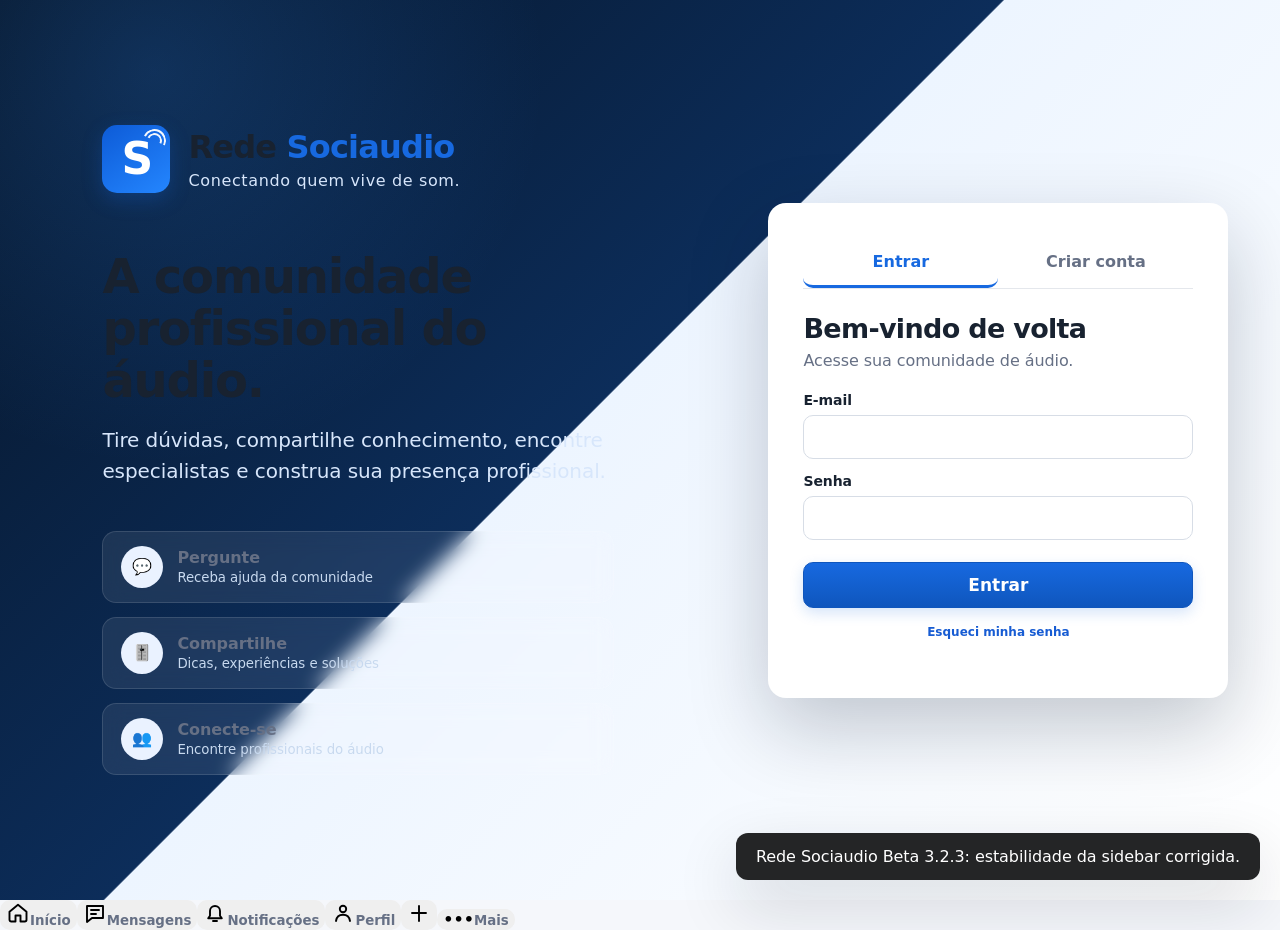
==== commit 8e88abd1: "Rede Sociaudio v5.8.3 - Impulsionar premium em todas publicacoes" ====
--- a/public/index.html
+++ b/public/index.html
@@ -6,8 +6,8 @@
   <meta name="robots" content="noindex,nofollow">
   <link rel="manifest" href="/manifest.webmanifest">
   <meta name="theme-color" content="#1877f2">
-  <title>Rede Sociaudio — v5.7.2</title>
-  <link rel="stylesheet" href="styles.css?v=public581">
+  <title>Rede Sociaudio — v5.8.3 Sociaudio Ads</title>
+  <link rel="stylesheet" href="styles.css?v=public583">
 <style id="professional-ui-hard-fix">
 /* Beta 3.2: correção estrutural aplicada diretamente no HTML */
 #mainSidebar{
@@ -845,7 +845,7 @@
 <dialog id="postDlg"><form id="postForm"><div class="dialog-head"><h2 id="postDialogTitle">Nova publicação</h2><button type="button" id="closePost">✕</button></div><label>Tipo<select id="pt"><option>Pergunta</option><option>Dica</option><option>Experiência</option></select></label><label>Categoria<select id="pc"><option>Mixagem</option><option>Mesas Digitais</option><option>Microfones</option><option>PA e Sistemas</option><option>Igrejas</option><option>Streaming</option><option>Acústica</option></select></label><label>Título<input id="pti" required minlength="5"></label><label>Descrição<textarea id="pb" required minlength="10"></textarea></label><label>Link externo (opcional)<input id="purl" type="url" placeholder="https://exemplo.com.br"></label><label class="file-label"><span id="postMediaLabel">Adicionar mídia ou arquivo</span><input id="pimg" type="file" accept="image/*,video/mp4,video/webm,audio/mpeg,audio/wav,audio/ogg,audio/mp4,audio/aac,audio/flac,.pdf,.doc,.docx,.odt,.rtf,.txt,.md,.xls,.xlsx,.ods,.csv,.ppt,.pptx,.odp,.zip,.rar,.7z,.xml,.json,.yaml,.yml,.rew,.mdat,.trace,.frd,.zma,.cal,.mic,.ssn,.scn,.scene,.show,.preset,.fxp,.fxb,.vstpreset,.ir,.syx,.mid,.midi,.cue,.rider"></label><small id="postMediaHelp" class="media-help">Vídeos: MP4 (H.264/AAC) ou WebM, conforme o limite do seu plano. Clique no campo para escolher.</small><div id="postGalleryPreview" class="post-gallery-preview" hidden></div><img id="postPreview" class="upload-preview" hidden><video id="postVideoPreview" class="upload-preview video-preview" controls playsinline hidden></video><audio id="postAudioPreview" class="upload-preview audio-preview" controls hidden></audio><div id="postFilePreview" class="post-file-preview" hidden></div><button type="button" id="removePostImage" class="secondary remove-image" hidden>Remover mídia</button><button id="postSubmit" class="primary">Publicar</button></form></dialog>
 
 <dialog id="hireDlg" class="hire-dialog"><form id="hireForm"><div class="dialog-head"><div><span class="eyebrow">CONTRATAÇÃO INTELIGENTE</span><h2>Encontre o especialista ideal</h2><p>Conte o que você precisa e a Rede Sociaudio recomendará os profissionais mais compatíveis.</p></div><button type="button" id="hireClose">✕</button></div><div class="hire-form-grid"><label>Seu nome<input id="hireName" required></label><label>WhatsApp<input id="hirePhone" placeholder="5547999999999"></label><label>Cidade do serviço<input id="hireCity" required placeholder="Ex.: Joinville - SC"></label><label>Data prevista<input id="hireDate" type="date"></label><label>Tipo de evento ou serviço<select id="hireType"><option>Sonorização de igreja</option><option>Show ou evento ao vivo</option><option>Evento corporativo</option><option>Instalação de sistema</option><option>Consultoria técnica</option><option>Streaming / transmissão</option><option>Gravação / estúdio</option><option>Treinamento de equipe</option><option>Outro serviço de áudio</option></select></label><label>Público estimado<input id="hireAudience" placeholder="Ex.: 300 pessoas"></label><label>Faixa de orçamento<input id="hireBudget" placeholder="Ex.: R$ 1.500 a R$ 2.500"></label><label>Equipamentos envolvidos<input id="hireEquipment" placeholder="Ex.: Ui24R, M32, line array"></label><label class="wide">Descreva o que precisa<textarea id="hireMessage" minlength="10" required placeholder="Explique o serviço, o problema e o resultado esperado."></textarea></label></div><button class="primary hire-submit">Encontrar especialistas</button></form></dialog>
-<dialog id="quoteDlg"><form id="quoteForm"><div class="dialog-head"><h2 id="quoteTitle">Solicitar orçamento</h2><button type="button" id="quoteClose">✕</button></div><label>Seu nome<input id="quoteName" required></label><label>WhatsApp<input id="quotePhone" placeholder="5547999999999"></label><label>Cidade<input id="quoteCity"></label><label>Data do evento<input id="quoteDate" type="date"></label><label>Tipo de evento ou serviço<input id="quoteType" placeholder="Culto, congresso, instalação..."></label><label>Quantidade de pessoas<input id="quoteAudience" placeholder="Ex.: 300 pessoas"></label><label>Faixa de orçamento<input id="quoteBudget" placeholder="Ex.: até R$ 1.500 ou a combinar"></label><label>Descreva o que precisa<textarea id="quoteMessage" minlength="10" required placeholder="Explique o serviço, horário, estrutura disponível e outras informações importantes."></textarea></label><button type="submit" class="primary">Enviar solicitação</button></form></dialog><dialog id="jobDlg" class="job-dialog"><form id="jobForm"><div class="dialog-head"><div><span class="eyebrow">NOVA OPORTUNIDADE</span><h2>Publicar vaga</h2><p>Encontre técnicos e especialistas da comunidade.</p></div><button type="button" id="jobClose">✕</button></div><div class="job-form-grid"><label class="wide">Título da vaga<input id="jobTitle" required placeholder="Ex.: Técnico de áudio para congresso"></label><label>Categoria<select id="jobCategory"><option>Áudio ao vivo</option><option>FOH</option><option>Monitor</option><option>Streaming</option><option>Instalação</option><option>Acústica</option><option>Estúdio / gravação</option><option>Treinamento</option></select></label><label>Cidade<input id="jobCity" placeholder="Ex.: Joinville - SC"></label><label>Modelo<select id="jobMode"><option>Presencial</option><option>Remoto</option><option>Híbrido</option></select></label><label>Tipo de contratação<select id="jobContract"><option>Freelancer</option><option>Evento pontual</option><option>CLT</option><option>PJ</option><option>Voluntário</option><option>Estágio</option></select></label><label>Data prevista<input id="jobDate" type="date"></label><label>Pagamento / faixa<input id="jobCompensation" placeholder="Ex.: R$ 600 por diária"></label><label>Telefone para contato<input id="jobPhone" placeholder="5547999999999"></label><label class="wide">Descrição<textarea id="jobDescription" required minlength="15" placeholder="Explique as atividades, horário e contexto do trabalho."></textarea></label><label class="wide">Requisitos<textarea id="jobRequirements" placeholder="Experiência, equipamentos que precisa dominar, disponibilidade..."></textarea></label></div><button class="primary job-submit">Publicar vaga</button></form></dialog><dialog id="applyDlg" class="job-dialog"><form id="applyForm"><div class="dialog-head"><div><span class="eyebrow">CANDIDATURA</span><h2 id="applyTitle">Candidatar-se</h2></div><button type="button" id="applyClose">✕</button></div><label>WhatsApp<input id="applyPhone" placeholder="5547999999999"></label><label>Apresentação<textarea id="applyMessage" required minlength="10" placeholder="Conte brevemente sua experiência e por que você é uma boa opção."></textarea></label><button class="primary">Enviar candidatura</button></form></dialog><dialog id="marketDlg" class="job-dialog"><form id="marketForm"><div class="dialog-head"><div><span class="eyebrow">MARKETPLACE DO ÁUDIO</span><h2>Publicar anúncio</h2><p>Venda, troque ou alugue equipamentos para a comunidade.</p></div><button type="button" id="marketClose">✕</button></div><div class="job-form-grid"><label class="wide">Título do anúncio<input id="marketTitle" required placeholder="Ex.: Mesa Soundcraft Ui24R em ótimo estado"></label><label>Tipo<select id="marketType"><option>Venda</option><option>Troca</option><option>Locação</option></select></label><label>Categoria<select id="marketCategory"><option>Mesas digitais</option><option>Microfones</option><option>Caixas e PA</option><option>Monitores e In-ear</option><option>Interfaces e estúdio</option><option>Cabos e conectores</option><option>Cases e acessórios</option><option>Iluminação</option><option>Instrumentos</option><option>Outros</option></select></label><label>Preço ou diária<input id="marketPrice" placeholder="Ex.: R$ 7.500 ou R$ 350/dia"></label><label>Condição<select id="marketCondition"><option>Novo</option><option>Seminovo</option><option>Usado</option><option>Para manutenção</option></select></label><label>Cidade<input id="marketCity" placeholder="Ex.: Joinville - SC"></label><label>WhatsApp<input id="marketPhone" placeholder="5547999999999"></label><label class="wide">Descrição<textarea id="marketDescription" required minlength="10" placeholder="Descreva estado, acessórios, tempo de uso e condições da negociação."></textarea></label><label class="wide file-label">Foto do produto<input id="marketImage" type="file" accept="image/*"></label><img id="marketPreview" class="upload-preview" hidden></div><button class="primary job-submit">Publicar anúncio</button></form></dialog><dialog id="articleDlg" class="job-dialog"><form id="articleForm"><div class="dialog-head"><div><span class="eyebrow">CENTRO DE CONHECIMENTO</span><h2>Publicar artigo técnico</h2><p>Transforme sua experiência em conteúdo permanente para a comunidade.</p></div><button type="button" id="articleClose">✕</button></div><div class="job-form-grid"><label class="wide">Título do artigo<input id="articleTitle" required placeholder="Ex.: Como eliminar microfonia em igrejas"></label><label>Categoria<select id="articleCategory"><option>Fundamentos</option><option>Mixagem ao vivo</option><option>Mesas digitais</option><option>Microfones</option><option>PA e sistemas</option><option>Acústica</option><option>Streaming</option><option>Estúdio e gravação</option><option>Manutenção</option><option>Carreira</option></select></label><label>Nível<select id="articleDifficulty"><option>Iniciante</option><option>Intermediário</option><option>Avançado</option></select></label><label class="wide">Resumo<input id="articleSummary" maxlength="240" placeholder="Uma descrição curta para o card do artigo"></label><label class="wide">Conteúdo<textarea id="articleBody" required minlength="40" placeholder="Escreva o guia completo, passo a passo e recomendações técnicas."></textarea></label><label class="wide">Link complementar<input id="articleLink" type="url" placeholder="https://..."></label><label class="wide file-label">Imagem de capa<input id="articleCover" type="file" accept="image/*"></label><img id="articlePreview" class="upload-preview" hidden><label class="wide admin-feature"><input id="articleFeatured" type="checkbox"> Destacar este artigo</label></div><button class="primary job-submit">Publicar artigo</button></form></dialog><div id="toast"></div><script src="app.js?v=public581"></script>
+<dialog id="quoteDlg"><form id="quoteForm"><div class="dialog-head"><h2 id="quoteTitle">Solicitar orçamento</h2><button type="button" id="quoteClose">✕</button></div><label>Seu nome<input id="quoteName" required></label><label>WhatsApp<input id="quotePhone" placeholder="5547999999999"></label><label>Cidade<input id="quoteCity"></label><label>Data do evento<input id="quoteDate" type="date"></label><label>Tipo de evento ou serviço<input id="quoteType" placeholder="Culto, congresso, instalação..."></label><label>Quantidade de pessoas<input id="quoteAudience" placeholder="Ex.: 300 pessoas"></label><label>Faixa de orçamento<input id="quoteBudget" placeholder="Ex.: até R$ 1.500 ou a combinar"></label><label>Descreva o que precisa<textarea id="quoteMessage" minlength="10" required placeholder="Explique o serviço, horário, estrutura disponível e outras informações importantes."></textarea></label><button type="submit" class="primary">Enviar solicitação</button></form></dialog><dialog id="jobDlg" class="job-dialog"><form id="jobForm"><div class="dialog-head"><div><span class="eyebrow">NOVA OPORTUNIDADE</span><h2>Publicar vaga</h2><p>Encontre técnicos e especialistas da comunidade.</p></div><button type="button" id="jobClose">✕</button></div><div class="job-form-grid"><label class="wide">Título da vaga<input id="jobTitle" required placeholder="Ex.: Técnico de áudio para congresso"></label><label>Categoria<select id="jobCategory"><option>Áudio ao vivo</option><option>FOH</option><option>Monitor</option><option>Streaming</option><option>Instalação</option><option>Acústica</option><option>Estúdio / gravação</option><option>Treinamento</option></select></label><label>Cidade<input id="jobCity" placeholder="Ex.: Joinville - SC"></label><label>Modelo<select id="jobMode"><option>Presencial</option><option>Remoto</option><option>Híbrido</option></select></label><label>Tipo de contratação<select id="jobContract"><option>Freelancer</option><option>Evento pontual</option><option>CLT</option><option>PJ</option><option>Voluntário</option><option>Estágio</option></select></label><label>Data prevista<input id="jobDate" type="date"></label><label>Pagamento / faixa<input id="jobCompensation" placeholder="Ex.: R$ 600 por diária"></label><label>Telefone para contato<input id="jobPhone" placeholder="5547999999999"></label><label class="wide">Descrição<textarea id="jobDescription" required minlength="15" placeholder="Explique as atividades, horário e contexto do trabalho."></textarea></label><label class="wide">Requisitos<textarea id="jobRequirements" placeholder="Experiência, equipamentos que precisa dominar, disponibilidade..."></textarea></label></div><button class="primary job-submit">Publicar vaga</button></form></dialog><dialog id="applyDlg" class="job-dialog"><form id="applyForm"><div class="dialog-head"><div><span class="eyebrow">CANDIDATURA</span><h2 id="applyTitle">Candidatar-se</h2></div><button type="button" id="applyClose">✕</button></div><label>WhatsApp<input id="applyPhone" placeholder="5547999999999"></label><label>Apresentação<textarea id="applyMessage" required minlength="10" placeholder="Conte brevemente sua experiência e por que você é uma boa opção."></textarea></label><button class="primary">Enviar candidatura</button></form></dialog><dialog id="marketDlg" class="job-dialog"><form id="marketForm"><div class="dialog-head"><div><span class="eyebrow">MARKETPLACE DO ÁUDIO</span><h2>Publicar anúncio</h2><p>Venda, troque ou alugue equipamentos para a comunidade.</p></div><button type="button" id="marketClose">✕</button></div><div class="job-form-grid"><label class="wide">Título do anúncio<input id="marketTitle" required placeholder="Ex.: Mesa Soundcraft Ui24R em ótimo estado"></label><label>Tipo<select id="marketType"><option>Venda</option><option>Troca</option><option>Locação</option></select></label><label>Categoria<select id="marketCategory"><option>Mesas digitais</option><option>Microfones</option><option>Caixas e PA</option><option>Monitores e In-ear</option><option>Interfaces e estúdio</option><option>Cabos e conectores</option><option>Cases e acessórios</option><option>Iluminação</option><option>Instrumentos</option><option>Outros</option></select></label><label>Preço ou diária<input id="marketPrice" placeholder="Ex.: R$ 7.500 ou R$ 350/dia"></label><label>Condição<select id="marketCondition"><option>Novo</option><option>Seminovo</option><option>Usado</option><option>Para manutenção</option></select></label><label>Cidade<input id="marketCity" placeholder="Ex.: Joinville - SC"></label><label>WhatsApp<input id="marketPhone" placeholder="5547999999999"></label><label class="wide">Descrição<textarea id="marketDescription" required minlength="10" placeholder="Descreva estado, acessórios, tempo de uso e condições da negociação."></textarea></label><label class="wide file-label">Foto do produto<input id="marketImage" type="file" accept="image/*"></label><img id="marketPreview" class="upload-preview" hidden></div><button class="primary job-submit">Publicar anúncio</button></form></dialog><dialog id="articleDlg" class="job-dialog"><form id="articleForm"><div class="dialog-head"><div><span class="eyebrow">CENTRO DE CONHECIMENTO</span><h2>Publicar artigo técnico</h2><p>Transforme sua experiência em conteúdo permanente para a comunidade.</p></div><button type="button" id="articleClose">✕</button></div><div class="job-form-grid"><label class="wide">Título do artigo<input id="articleTitle" required placeholder="Ex.: Como eliminar microfonia em igrejas"></label><label>Categoria<select id="articleCategory"><option>Fundamentos</option><option>Mixagem ao vivo</option><option>Mesas digitais</option><option>Microfones</option><option>PA e sistemas</option><option>Acústica</option><option>Streaming</option><option>Estúdio e gravação</option><option>Manutenção</option><option>Carreira</option></select></label><label>Nível<select id="articleDifficulty"><option>Iniciante</option><option>Intermediário</option><option>Avançado</option></select></label><label class="wide">Resumo<input id="articleSummary" maxlength="240" placeholder="Uma descrição curta para o card do artigo"></label><label class="wide">Conteúdo<textarea id="articleBody" required minlength="40" placeholder="Escreva o guia completo, passo a passo e recomendações técnicas."></textarea></label><label class="wide">Link complementar<input id="articleLink" type="url" placeholder="https://..."></label><label class="wide file-label">Imagem de capa<input id="articleCover" type="file" accept="image/*"></label><img id="articlePreview" class="upload-preview" hidden><label class="wide admin-feature"><input id="articleFeatured" type="checkbox"> Destacar este artigo</label></div><button class="primary job-submit">Publicar artigo</button></form></dialog><div id="toast"></div><script src="app.js?v=public583"></script>
 <dialog id="forgotPasswordDlg" class="auth-recovery-dialog">
   <form id="forgotPasswordForm">
     <button id="forgotPasswordClose" class="dialog-close" type="button">×</button>
--- a/public/styles.css
+++ b/public/styles.css
@@ -8865,3 +8865,126 @@
 .post-primary-actions .boost-post-btn-v581{color:#1769df!important;font-weight:800!important}
 .post-primary-actions .boost-post-btn-v581 .boost-rocket-v581{font-size:18px!important;line-height:1!important}
 @media(max-width:760px){.post-primary-actions .boost-post-btn-v581 span:last-child{font-size:11px!important}}
+
+/* v5.8.2 — botão Impulsionar consistente em todos os tipos de post do proprietário */
+.boost-post-btn-v582{
+  border:0!important;background:transparent!important;color:#1769df!important;
+  font-weight:800!important;cursor:pointer!important;
+  display:inline-flex!important;align-items:center!important;justify-content:center!important;gap:6px!important;
+}
+.boost-post-btn-v582 .boost-rocket-v581{font-size:18px!important;line-height:1!important}
+
+
+/* ===============================================================
+   Rede Sociaudio v5.8.3 — Impulsionar Premium
+   =============================================================== */
+
+.post-primary-actions-v583,
+.post-primary-actions{
+  display:grid!important;
+  grid-template-columns:repeat(4,minmax(0,1fr))!important;
+  align-items:center!important;
+  gap:0!important;
+  width:100%!important;
+  border-top:1px solid #edf1f6!important;
+}
+
+.post-primary-actions-v583 > button,
+.post-primary-actions > button{
+  min-width:0!important;
+  min-height:52px!important;
+  display:flex!important;
+  align-items:center!important;
+  justify-content:center!important;
+  gap:7px!important;
+  padding:0 8px!important;
+  border:0!important;
+  border-radius:0!important;
+  background:transparent!important;
+  color:#5f6b7c!important;
+  font-size:12px!important;
+  font-weight:700!important;
+  white-space:nowrap!important;
+  transition:background .18s ease,color .18s ease,transform .18s ease!important;
+}
+
+.post-primary-actions-v583 > button:hover,
+.post-primary-actions > button:hover{
+  background:#f7f9fc!important;
+  color:#1f2937!important;
+}
+
+.post-primary-actions-v583 > button:active,
+.post-primary-actions > button:active{
+  transform:scale(.97)!important;
+}
+
+.boost-post-btn-v583{
+  position:relative!important;
+  color:#1769df!important;
+  font-weight:850!important;
+}
+
+.boost-post-btn-v583::before{
+  content:""!important;
+  position:absolute!important;
+  top:8px!important;
+  bottom:8px!important;
+  left:0!important;
+  width:1px!important;
+  background:#edf1f6!important;
+}
+
+.boost-premium-icon-v583{
+  width:27px!important;
+  height:27px!important;
+  display:grid!important;
+  place-items:center!important;
+  border-radius:9px!important;
+  background:linear-gradient(135deg,#edf5ff,#dceaff)!important;
+  box-shadow:inset 0 0 0 1px rgba(23,105,223,.10)!important;
+  font-size:15px!important;
+  line-height:1!important;
+}
+
+.boost-premium-text-v583{
+  color:#1769df!important;
+  font-weight:850!important;
+}
+
+.boost-post-btn-v583:hover{
+  background:linear-gradient(180deg,#f8fbff,#f3f8ff)!important;
+}
+
+@media(max-width:760px){
+  .post-primary-actions-v583,
+  .post-primary-actions{
+    grid-template-columns:repeat(4,minmax(0,1fr))!important;
+  }
+
+  .post-primary-actions-v583 > button,
+  .post-primary-actions > button{
+    min-height:50px!important;
+    padding:0 4px!important;
+    gap:4px!important;
+    font-size:10px!important;
+  }
+
+  .boost-premium-icon-v583{
+    width:24px!important;
+    height:24px!important;
+    border-radius:8px!important;
+    font-size:13px!important;
+  }
+
+  .boost-premium-text-v583{
+    font-size:10px!important;
+  }
+}
+
+@media(max-width:390px){
+  .post-primary-actions-v583 > button span:not(.boost-premium-icon-v583),
+  .post-primary-actions > button span:not(.boost-premium-icon-v583){
+    font-size:9px!important;
+  }
+}
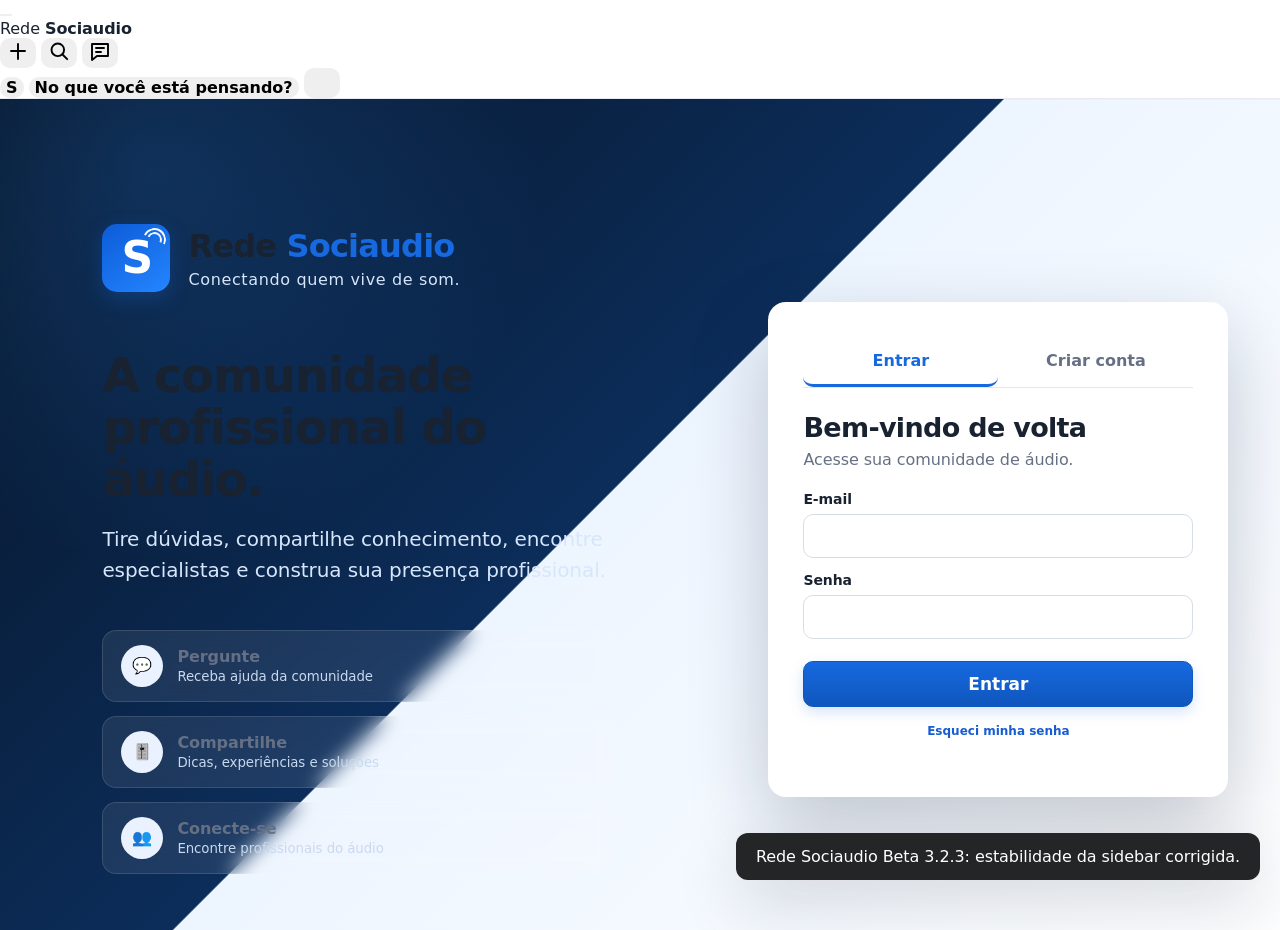
==== commit 1567b2a3: "Rede Sociaudio v5.8.4 - Impulsionar nativo premium em todos os posts" ====
--- a/public/index.html
+++ b/public/index.html
@@ -7,7 +7,7 @@
   <link rel="manifest" href="/manifest.webmanifest">
   <meta name="theme-color" content="#1877f2">
   <title>Rede Sociaudio — v5.8.3 Sociaudio Ads</title>
-  <link rel="stylesheet" href="styles.css?v=public583">
+  <link rel="stylesheet" href="styles.css?v=public584">
 <style id="professional-ui-hard-fix">
 /* Beta 3.2: correção estrutural aplicada diretamente no HTML */
 #mainSidebar{
@@ -845,7 +845,7 @@
 <dialog id="postDlg"><form id="postForm"><div class="dialog-head"><h2 id="postDialogTitle">Nova publicação</h2><button type="button" id="closePost">✕</button></div><label>Tipo<select id="pt"><option>Pergunta</option><option>Dica</option><option>Experiência</option></select></label><label>Categoria<select id="pc"><option>Mixagem</option><option>Mesas Digitais</option><option>Microfones</option><option>PA e Sistemas</option><option>Igrejas</option><option>Streaming</option><option>Acústica</option></select></label><label>Título<input id="pti" required minlength="5"></label><label>Descrição<textarea id="pb" required minlength="10"></textarea></label><label>Link externo (opcional)<input id="purl" type="url" placeholder="https://exemplo.com.br"></label><label class="file-label"><span id="postMediaLabel">Adicionar mídia ou arquivo</span><input id="pimg" type="file" accept="image/*,video/mp4,video/webm,audio/mpeg,audio/wav,audio/ogg,audio/mp4,audio/aac,audio/flac,.pdf,.doc,.docx,.odt,.rtf,.txt,.md,.xls,.xlsx,.ods,.csv,.ppt,.pptx,.odp,.zip,.rar,.7z,.xml,.json,.yaml,.yml,.rew,.mdat,.trace,.frd,.zma,.cal,.mic,.ssn,.scn,.scene,.show,.preset,.fxp,.fxb,.vstpreset,.ir,.syx,.mid,.midi,.cue,.rider"></label><small id="postMediaHelp" class="media-help">Vídeos: MP4 (H.264/AAC) ou WebM, conforme o limite do seu plano. Clique no campo para escolher.</small><div id="postGalleryPreview" class="post-gallery-preview" hidden></div><img id="postPreview" class="upload-preview" hidden><video id="postVideoPreview" class="upload-preview video-preview" controls playsinline hidden></video><audio id="postAudioPreview" class="upload-preview audio-preview" controls hidden></audio><div id="postFilePreview" class="post-file-preview" hidden></div><button type="button" id="removePostImage" class="secondary remove-image" hidden>Remover mídia</button><button id="postSubmit" class="primary">Publicar</button></form></dialog>
 
 <dialog id="hireDlg" class="hire-dialog"><form id="hireForm"><div class="dialog-head"><div><span class="eyebrow">CONTRATAÇÃO INTELIGENTE</span><h2>Encontre o especialista ideal</h2><p>Conte o que você precisa e a Rede Sociaudio recomendará os profissionais mais compatíveis.</p></div><button type="button" id="hireClose">✕</button></div><div class="hire-form-grid"><label>Seu nome<input id="hireName" required></label><label>WhatsApp<input id="hirePhone" placeholder="5547999999999"></label><label>Cidade do serviço<input id="hireCity" required placeholder="Ex.: Joinville - SC"></label><label>Data prevista<input id="hireDate" type="date"></label><label>Tipo de evento ou serviço<select id="hireType"><option>Sonorização de igreja</option><option>Show ou evento ao vivo</option><option>Evento corporativo</option><option>Instalação de sistema</option><option>Consultoria técnica</option><option>Streaming / transmissão</option><option>Gravação / estúdio</option><option>Treinamento de equipe</option><option>Outro serviço de áudio</option></select></label><label>Público estimado<input id="hireAudience" placeholder="Ex.: 300 pessoas"></label><label>Faixa de orçamento<input id="hireBudget" placeholder="Ex.: R$ 1.500 a R$ 2.500"></label><label>Equipamentos envolvidos<input id="hireEquipment" placeholder="Ex.: Ui24R, M32, line array"></label><label class="wide">Descreva o que precisa<textarea id="hireMessage" minlength="10" required placeholder="Explique o serviço, o problema e o resultado esperado."></textarea></label></div><button class="primary hire-submit">Encontrar especialistas</button></form></dialog>
-<dialog id="quoteDlg"><form id="quoteForm"><div class="dialog-head"><h2 id="quoteTitle">Solicitar orçamento</h2><button type="button" id="quoteClose">✕</button></div><label>Seu nome<input id="quoteName" required></label><label>WhatsApp<input id="quotePhone" placeholder="5547999999999"></label><label>Cidade<input id="quoteCity"></label><label>Data do evento<input id="quoteDate" type="date"></label><label>Tipo de evento ou serviço<input id="quoteType" placeholder="Culto, congresso, instalação..."></label><label>Quantidade de pessoas<input id="quoteAudience" placeholder="Ex.: 300 pessoas"></label><label>Faixa de orçamento<input id="quoteBudget" placeholder="Ex.: até R$ 1.500 ou a combinar"></label><label>Descreva o que precisa<textarea id="quoteMessage" minlength="10" required placeholder="Explique o serviço, horário, estrutura disponível e outras informações importantes."></textarea></label><button type="submit" class="primary">Enviar solicitação</button></form></dialog><dialog id="jobDlg" class="job-dialog"><form id="jobForm"><div class="dialog-head"><div><span class="eyebrow">NOVA OPORTUNIDADE</span><h2>Publicar vaga</h2><p>Encontre técnicos e especialistas da comunidade.</p></div><button type="button" id="jobClose">✕</button></div><div class="job-form-grid"><label class="wide">Título da vaga<input id="jobTitle" required placeholder="Ex.: Técnico de áudio para congresso"></label><label>Categoria<select id="jobCategory"><option>Áudio ao vivo</option><option>FOH</option><option>Monitor</option><option>Streaming</option><option>Instalação</option><option>Acústica</option><option>Estúdio / gravação</option><option>Treinamento</option></select></label><label>Cidade<input id="jobCity" placeholder="Ex.: Joinville - SC"></label><label>Modelo<select id="jobMode"><option>Presencial</option><option>Remoto</option><option>Híbrido</option></select></label><label>Tipo de contratação<select id="jobContract"><option>Freelancer</option><option>Evento pontual</option><option>CLT</option><option>PJ</option><option>Voluntário</option><option>Estágio</option></select></label><label>Data prevista<input id="jobDate" type="date"></label><label>Pagamento / faixa<input id="jobCompensation" placeholder="Ex.: R$ 600 por diária"></label><label>Telefone para contato<input id="jobPhone" placeholder="5547999999999"></label><label class="wide">Descrição<textarea id="jobDescription" required minlength="15" placeholder="Explique as atividades, horário e contexto do trabalho."></textarea></label><label class="wide">Requisitos<textarea id="jobRequirements" placeholder="Experiência, equipamentos que precisa dominar, disponibilidade..."></textarea></label></div><button class="primary job-submit">Publicar vaga</button></form></dialog><dialog id="applyDlg" class="job-dialog"><form id="applyForm"><div class="dialog-head"><div><span class="eyebrow">CANDIDATURA</span><h2 id="applyTitle">Candidatar-se</h2></div><button type="button" id="applyClose">✕</button></div><label>WhatsApp<input id="applyPhone" placeholder="5547999999999"></label><label>Apresentação<textarea id="applyMessage" required minlength="10" placeholder="Conte brevemente sua experiência e por que você é uma boa opção."></textarea></label><button class="primary">Enviar candidatura</button></form></dialog><dialog id="marketDlg" class="job-dialog"><form id="marketForm"><div class="dialog-head"><div><span class="eyebrow">MARKETPLACE DO ÁUDIO</span><h2>Publicar anúncio</h2><p>Venda, troque ou alugue equipamentos para a comunidade.</p></div><button type="button" id="marketClose">✕</button></div><div class="job-form-grid"><label class="wide">Título do anúncio<input id="marketTitle" required placeholder="Ex.: Mesa Soundcraft Ui24R em ótimo estado"></label><label>Tipo<select id="marketType"><option>Venda</option><option>Troca</option><option>Locação</option></select></label><label>Categoria<select id="marketCategory"><option>Mesas digitais</option><option>Microfones</option><option>Caixas e PA</option><option>Monitores e In-ear</option><option>Interfaces e estúdio</option><option>Cabos e conectores</option><option>Cases e acessórios</option><option>Iluminação</option><option>Instrumentos</option><option>Outros</option></select></label><label>Preço ou diária<input id="marketPrice" placeholder="Ex.: R$ 7.500 ou R$ 350/dia"></label><label>Condição<select id="marketCondition"><option>Novo</option><option>Seminovo</option><option>Usado</option><option>Para manutenção</option></select></label><label>Cidade<input id="marketCity" placeholder="Ex.: Joinville - SC"></label><label>WhatsApp<input id="marketPhone" placeholder="5547999999999"></label><label class="wide">Descrição<textarea id="marketDescription" required minlength="10" placeholder="Descreva estado, acessórios, tempo de uso e condições da negociação."></textarea></label><label class="wide file-label">Foto do produto<input id="marketImage" type="file" accept="image/*"></label><img id="marketPreview" class="upload-preview" hidden></div><button class="primary job-submit">Publicar anúncio</button></form></dialog><dialog id="articleDlg" class="job-dialog"><form id="articleForm"><div class="dialog-head"><div><span class="eyebrow">CENTRO DE CONHECIMENTO</span><h2>Publicar artigo técnico</h2><p>Transforme sua experiência em conteúdo permanente para a comunidade.</p></div><button type="button" id="articleClose">✕</button></div><div class="job-form-grid"><label class="wide">Título do artigo<input id="articleTitle" required placeholder="Ex.: Como eliminar microfonia em igrejas"></label><label>Categoria<select id="articleCategory"><option>Fundamentos</option><option>Mixagem ao vivo</option><option>Mesas digitais</option><option>Microfones</option><option>PA e sistemas</option><option>Acústica</option><option>Streaming</option><option>Estúdio e gravação</option><option>Manutenção</option><option>Carreira</option></select></label><label>Nível<select id="articleDifficulty"><option>Iniciante</option><option>Intermediário</option><option>Avançado</option></select></label><label class="wide">Resumo<input id="articleSummary" maxlength="240" placeholder="Uma descrição curta para o card do artigo"></label><label class="wide">Conteúdo<textarea id="articleBody" required minlength="40" placeholder="Escreva o guia completo, passo a passo e recomendações técnicas."></textarea></label><label class="wide">Link complementar<input id="articleLink" type="url" placeholder="https://..."></label><label class="wide file-label">Imagem de capa<input id="articleCover" type="file" accept="image/*"></label><img id="articlePreview" class="upload-preview" hidden><label class="wide admin-feature"><input id="articleFeatured" type="checkbox"> Destacar este artigo</label></div><button class="primary job-submit">Publicar artigo</button></form></dialog><div id="toast"></div><script src="app.js?v=public583"></script>
+<dialog id="quoteDlg"><form id="quoteForm"><div class="dialog-head"><h2 id="quoteTitle">Solicitar orçamento</h2><button type="button" id="quoteClose">✕</button></div><label>Seu nome<input id="quoteName" required></label><label>WhatsApp<input id="quotePhone" placeholder="5547999999999"></label><label>Cidade<input id="quoteCity"></label><label>Data do evento<input id="quoteDate" type="date"></label><label>Tipo de evento ou serviço<input id="quoteType" placeholder="Culto, congresso, instalação..."></label><label>Quantidade de pessoas<input id="quoteAudience" placeholder="Ex.: 300 pessoas"></label><label>Faixa de orçamento<input id="quoteBudget" placeholder="Ex.: até R$ 1.500 ou a combinar"></label><label>Descreva o que precisa<textarea id="quoteMessage" minlength="10" required placeholder="Explique o serviço, horário, estrutura disponível e outras informações importantes."></textarea></label><button type="submit" class="primary">Enviar solicitação</button></form></dialog><dialog id="jobDlg" class="job-dialog"><form id="jobForm"><div class="dialog-head"><div><span class="eyebrow">NOVA OPORTUNIDADE</span><h2>Publicar vaga</h2><p>Encontre técnicos e especialistas da comunidade.</p></div><button type="button" id="jobClose">✕</button></div><div class="job-form-grid"><label class="wide">Título da vaga<input id="jobTitle" required placeholder="Ex.: Técnico de áudio para congresso"></label><label>Categoria<select id="jobCategory"><option>Áudio ao vivo</option><option>FOH</option><option>Monitor</option><option>Streaming</option><option>Instalação</option><option>Acústica</option><option>Estúdio / gravação</option><option>Treinamento</option></select></label><label>Cidade<input id="jobCity" placeholder="Ex.: Joinville - SC"></label><label>Modelo<select id="jobMode"><option>Presencial</option><option>Remoto</option><option>Híbrido</option></select></label><label>Tipo de contratação<select id="jobContract"><option>Freelancer</option><option>Evento pontual</option><option>CLT</option><option>PJ</option><option>Voluntário</option><option>Estágio</option></select></label><label>Data prevista<input id="jobDate" type="date"></label><label>Pagamento / faixa<input id="jobCompensation" placeholder="Ex.: R$ 600 por diária"></label><label>Telefone para contato<input id="jobPhone" placeholder="5547999999999"></label><label class="wide">Descrição<textarea id="jobDescription" required minlength="15" placeholder="Explique as atividades, horário e contexto do trabalho."></textarea></label><label class="wide">Requisitos<textarea id="jobRequirements" placeholder="Experiência, equipamentos que precisa dominar, disponibilidade..."></textarea></label></div><button class="primary job-submit">Publicar vaga</button></form></dialog><dialog id="applyDlg" class="job-dialog"><form id="applyForm"><div class="dialog-head"><div><span class="eyebrow">CANDIDATURA</span><h2 id="applyTitle">Candidatar-se</h2></div><button type="button" id="applyClose">✕</button></div><label>WhatsApp<input id="applyPhone" placeholder="5547999999999"></label><label>Apresentação<textarea id="applyMessage" required minlength="10" placeholder="Conte brevemente sua experiência e por que você é uma boa opção."></textarea></label><button class="primary">Enviar candidatura</button></form></dialog><dialog id="marketDlg" class="job-dialog"><form id="marketForm"><div class="dialog-head"><div><span class="eyebrow">MARKETPLACE DO ÁUDIO</span><h2>Publicar anúncio</h2><p>Venda, troque ou alugue equipamentos para a comunidade.</p></div><button type="button" id="marketClose">✕</button></div><div class="job-form-grid"><label class="wide">Título do anúncio<input id="marketTitle" required placeholder="Ex.: Mesa Soundcraft Ui24R em ótimo estado"></label><label>Tipo<select id="marketType"><option>Venda</option><option>Troca</option><option>Locação</option></select></label><label>Categoria<select id="marketCategory"><option>Mesas digitais</option><option>Microfones</option><option>Caixas e PA</option><option>Monitores e In-ear</option><option>Interfaces e estúdio</option><option>Cabos e conectores</option><option>Cases e acessórios</option><option>Iluminação</option><option>Instrumentos</option><option>Outros</option></select></label><label>Preço ou diária<input id="marketPrice" placeholder="Ex.: R$ 7.500 ou R$ 350/dia"></label><label>Condição<select id="marketCondition"><option>Novo</option><option>Seminovo</option><option>Usado</option><option>Para manutenção</option></select></label><label>Cidade<input id="marketCity" placeholder="Ex.: Joinville - SC"></label><label>WhatsApp<input id="marketPhone" placeholder="5547999999999"></label><label class="wide">Descrição<textarea id="marketDescription" required minlength="10" placeholder="Descreva estado, acessórios, tempo de uso e condições da negociação."></textarea></label><label class="wide file-label">Foto do produto<input id="marketImage" type="file" accept="image/*"></label><img id="marketPreview" class="upload-preview" hidden></div><button class="primary job-submit">Publicar anúncio</button></form></dialog><dialog id="articleDlg" class="job-dialog"><form id="articleForm"><div class="dialog-head"><div><span class="eyebrow">CENTRO DE CONHECIMENTO</span><h2>Publicar artigo técnico</h2><p>Transforme sua experiência em conteúdo permanente para a comunidade.</p></div><button type="button" id="articleClose">✕</button></div><div class="job-form-grid"><label class="wide">Título do artigo<input id="articleTitle" required placeholder="Ex.: Como eliminar microfonia em igrejas"></label><label>Categoria<select id="articleCategory"><option>Fundamentos</option><option>Mixagem ao vivo</option><option>Mesas digitais</option><option>Microfones</option><option>PA e sistemas</option><option>Acústica</option><option>Streaming</option><option>Estúdio e gravação</option><option>Manutenção</option><option>Carreira</option></select></label><label>Nível<select id="articleDifficulty"><option>Iniciante</option><option>Intermediário</option><option>Avançado</option></select></label><label class="wide">Resumo<input id="articleSummary" maxlength="240" placeholder="Uma descrição curta para o card do artigo"></label><label class="wide">Conteúdo<textarea id="articleBody" required minlength="40" placeholder="Escreva o guia completo, passo a passo e recomendações técnicas."></textarea></label><label class="wide">Link complementar<input id="articleLink" type="url" placeholder="https://..."></label><label class="wide file-label">Imagem de capa<input id="articleCover" type="file" accept="image/*"></label><img id="articlePreview" class="upload-preview" hidden><label class="wide admin-feature"><input id="articleFeatured" type="checkbox"> Destacar este artigo</label></div><button class="primary job-submit">Publicar artigo</button></form></dialog><div id="toast"></div><script src="app.js?v=public584"></script>
 <dialog id="forgotPasswordDlg" class="auth-recovery-dialog">
   <form id="forgotPasswordForm">
     <button id="forgotPasswordClose" class="dialog-close" type="button">×</button>
--- a/public/styles.css
+++ b/public/styles.css
@@ -8988,3 +8988,46 @@
     font-size:9px!important;
   }
 }
+
+/* v5.8.4 — barra premium nativa: Curtir | Comentar | Compartilhar | Impulsionar */
+.post-primary-actions{
+  display:grid!important;
+  grid-template-columns:repeat(4,minmax(0,1fr))!important;
+  width:100%!important;
+  align-items:stretch!important;
+}
+.post-primary-actions>button{
+  min-width:0!important;
+  min-height:56px!important;
+  display:flex!important;
+  align-items:center!important;
+  justify-content:center!important;
+  gap:7px!important;
+  padding:8px 6px!important;
+  border:0!important;
+  background:transparent!important;
+  color:#5d697b!important;
+  font-weight:750!important;
+  white-space:nowrap!important;
+  border-radius:10px!important;
+}
+.post-primary-actions>button:hover{background:#f5f8fc!important;color:#1d2939!important}
+.post-primary-actions .boost-post-btn-v584{
+  color:#1267dc!important;
+  font-weight:850!important;
+  position:relative!important;
+}
+.post-primary-actions .boost-post-btn-v584:before{
+  content:""!important;position:absolute!important;left:0!important;top:12px!important;bottom:12px!important;
+  width:1px!important;background:#e7ecf3!important;
+}
+.boost-icon-v584{
+  width:28px!important;height:28px!important;display:grid!important;place-items:center!important;
+  border-radius:9px!important;background:linear-gradient(145deg,#eef6ff,#dcecff)!important;
+  box-shadow:0 2px 8px rgba(23,105,223,.10),inset 0 0 0 1px rgba(23,105,223,.10)!important;
+  font-size:15px!important;
+}
+@media(max-width:760px){
+  .post-primary-actions>button{min-height:50px!important;gap:4px!important;padding:6px 2px!important;font-size:10px!important}
+  .boost-icon-v584{width:24px!important;height:24px!important;font-size:13px!important}
+}
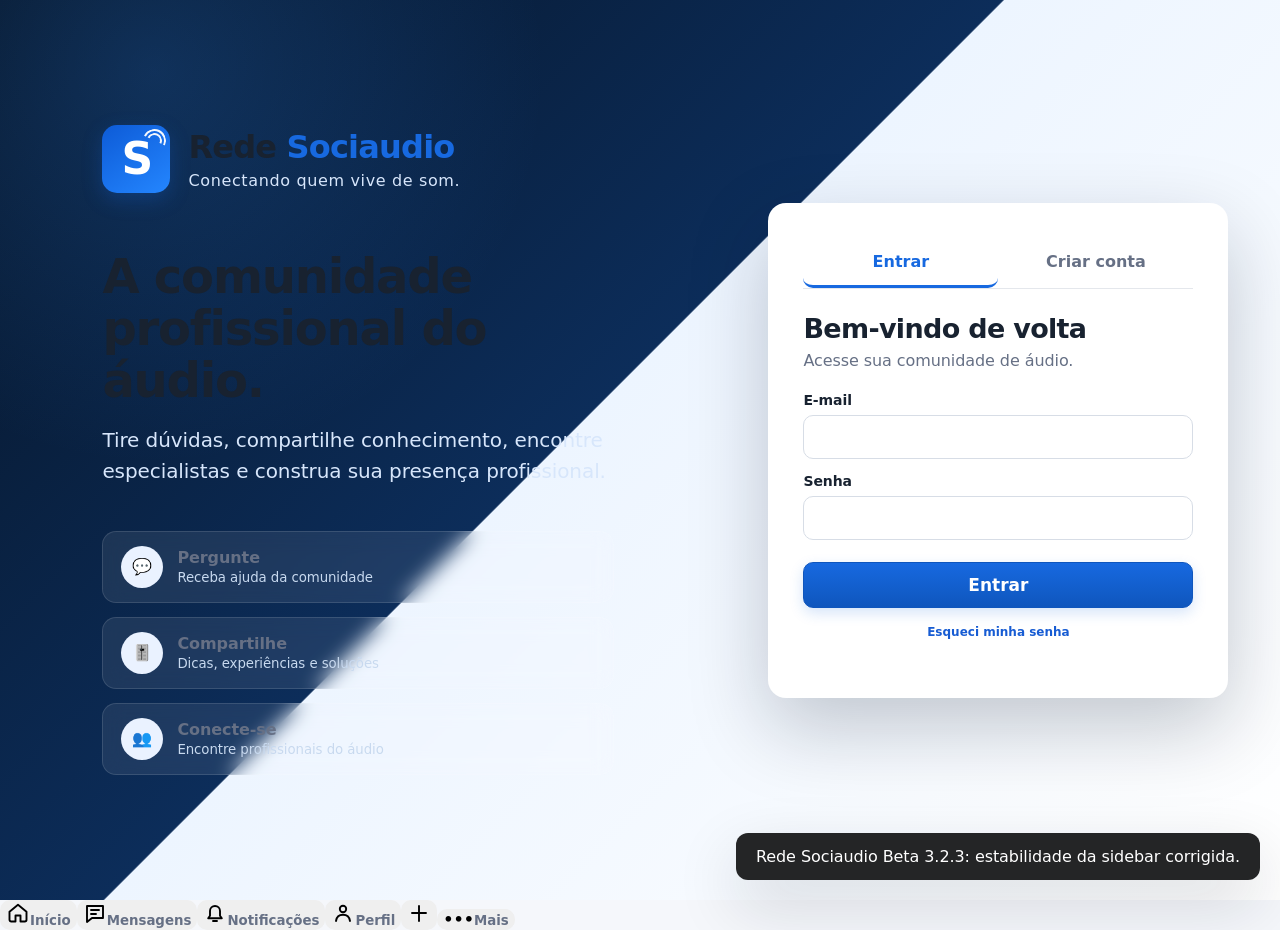
==== commit dc2144f4: "Rede Sociaudio v5.9.0 - Ads campanhas persistentes" ====
--- a/public/index.html
+++ b/public/index.html
@@ -7,7 +7,7 @@
   <link rel="manifest" href="/manifest.webmanifest">
   <meta name="theme-color" content="#1877f2">
   <title>Rede Sociaudio — v5.8.3 Sociaudio Ads</title>
-  <link rel="stylesheet" href="styles.css?v=public584">
+  <link rel="stylesheet" href="styles.css?v=public590">
 <style id="professional-ui-hard-fix">
 /* Beta 3.2: correção estrutural aplicada diretamente no HTML */
 #mainSidebar{
@@ -845,7 +845,7 @@
 <dialog id="postDlg"><form id="postForm"><div class="dialog-head"><h2 id="postDialogTitle">Nova publicação</h2><button type="button" id="closePost">✕</button></div><label>Tipo<select id="pt"><option>Pergunta</option><option>Dica</option><option>Experiência</option></select></label><label>Categoria<select id="pc"><option>Mixagem</option><option>Mesas Digitais</option><option>Microfones</option><option>PA e Sistemas</option><option>Igrejas</option><option>Streaming</option><option>Acústica</option></select></label><label>Título<input id="pti" required minlength="5"></label><label>Descrição<textarea id="pb" required minlength="10"></textarea></label><label>Link externo (opcional)<input id="purl" type="url" placeholder="https://exemplo.com.br"></label><label class="file-label"><span id="postMediaLabel">Adicionar mídia ou arquivo</span><input id="pimg" type="file" accept="image/*,video/mp4,video/webm,audio/mpeg,audio/wav,audio/ogg,audio/mp4,audio/aac,audio/flac,.pdf,.doc,.docx,.odt,.rtf,.txt,.md,.xls,.xlsx,.ods,.csv,.ppt,.pptx,.odp,.zip,.rar,.7z,.xml,.json,.yaml,.yml,.rew,.mdat,.trace,.frd,.zma,.cal,.mic,.ssn,.scn,.scene,.show,.preset,.fxp,.fxb,.vstpreset,.ir,.syx,.mid,.midi,.cue,.rider"></label><small id="postMediaHelp" class="media-help">Vídeos: MP4 (H.264/AAC) ou WebM, conforme o limite do seu plano. Clique no campo para escolher.</small><div id="postGalleryPreview" class="post-gallery-preview" hidden></div><img id="postPreview" class="upload-preview" hidden><video id="postVideoPreview" class="upload-preview video-preview" controls playsinline hidden></video><audio id="postAudioPreview" class="upload-preview audio-preview" controls hidden></audio><div id="postFilePreview" class="post-file-preview" hidden></div><button type="button" id="removePostImage" class="secondary remove-image" hidden>Remover mídia</button><button id="postSubmit" class="primary">Publicar</button></form></dialog>
 
 <dialog id="hireDlg" class="hire-dialog"><form id="hireForm"><div class="dialog-head"><div><span class="eyebrow">CONTRATAÇÃO INTELIGENTE</span><h2>Encontre o especialista ideal</h2><p>Conte o que você precisa e a Rede Sociaudio recomendará os profissionais mais compatíveis.</p></div><button type="button" id="hireClose">✕</button></div><div class="hire-form-grid"><label>Seu nome<input id="hireName" required></label><label>WhatsApp<input id="hirePhone" placeholder="5547999999999"></label><label>Cidade do serviço<input id="hireCity" required placeholder="Ex.: Joinville - SC"></label><label>Data prevista<input id="hireDate" type="date"></label><label>Tipo de evento ou serviço<select id="hireType"><option>Sonorização de igreja</option><option>Show ou evento ao vivo</option><option>Evento corporativo</option><option>Instalação de sistema</option><option>Consultoria técnica</option><option>Streaming / transmissão</option><option>Gravação / estúdio</option><option>Treinamento de equipe</option><option>Outro serviço de áudio</option></select></label><label>Público estimado<input id="hireAudience" placeholder="Ex.: 300 pessoas"></label><label>Faixa de orçamento<input id="hireBudget" placeholder="Ex.: R$ 1.500 a R$ 2.500"></label><label>Equipamentos envolvidos<input id="hireEquipment" placeholder="Ex.: Ui24R, M32, line array"></label><label class="wide">Descreva o que precisa<textarea id="hireMessage" minlength="10" required placeholder="Explique o serviço, o problema e o resultado esperado."></textarea></label></div><button class="primary hire-submit">Encontrar especialistas</button></form></dialog>
-<dialog id="quoteDlg"><form id="quoteForm"><div class="dialog-head"><h2 id="quoteTitle">Solicitar orçamento</h2><button type="button" id="quoteClose">✕</button></div><label>Seu nome<input id="quoteName" required></label><label>WhatsApp<input id="quotePhone" placeholder="5547999999999"></label><label>Cidade<input id="quoteCity"></label><label>Data do evento<input id="quoteDate" type="date"></label><label>Tipo de evento ou serviço<input id="quoteType" placeholder="Culto, congresso, instalação..."></label><label>Quantidade de pessoas<input id="quoteAudience" placeholder="Ex.: 300 pessoas"></label><label>Faixa de orçamento<input id="quoteBudget" placeholder="Ex.: até R$ 1.500 ou a combinar"></label><label>Descreva o que precisa<textarea id="quoteMessage" minlength="10" required placeholder="Explique o serviço, horário, estrutura disponível e outras informações importantes."></textarea></label><button type="submit" class="primary">Enviar solicitação</button></form></dialog><dialog id="jobDlg" class="job-dialog"><form id="jobForm"><div class="dialog-head"><div><span class="eyebrow">NOVA OPORTUNIDADE</span><h2>Publicar vaga</h2><p>Encontre técnicos e especialistas da comunidade.</p></div><button type="button" id="jobClose">✕</button></div><div class="job-form-grid"><label class="wide">Título da vaga<input id="jobTitle" required placeholder="Ex.: Técnico de áudio para congresso"></label><label>Categoria<select id="jobCategory"><option>Áudio ao vivo</option><option>FOH</option><option>Monitor</option><option>Streaming</option><option>Instalação</option><option>Acústica</option><option>Estúdio / gravação</option><option>Treinamento</option></select></label><label>Cidade<input id="jobCity" placeholder="Ex.: Joinville - SC"></label><label>Modelo<select id="jobMode"><option>Presencial</option><option>Remoto</option><option>Híbrido</option></select></label><label>Tipo de contratação<select id="jobContract"><option>Freelancer</option><option>Evento pontual</option><option>CLT</option><option>PJ</option><option>Voluntário</option><option>Estágio</option></select></label><label>Data prevista<input id="jobDate" type="date"></label><label>Pagamento / faixa<input id="jobCompensation" placeholder="Ex.: R$ 600 por diária"></label><label>Telefone para contato<input id="jobPhone" placeholder="5547999999999"></label><label class="wide">Descrição<textarea id="jobDescription" required minlength="15" placeholder="Explique as atividades, horário e contexto do trabalho."></textarea></label><label class="wide">Requisitos<textarea id="jobRequirements" placeholder="Experiência, equipamentos que precisa dominar, disponibilidade..."></textarea></label></div><button class="primary job-submit">Publicar vaga</button></form></dialog><dialog id="applyDlg" class="job-dialog"><form id="applyForm"><div class="dialog-head"><div><span class="eyebrow">CANDIDATURA</span><h2 id="applyTitle">Candidatar-se</h2></div><button type="button" id="applyClose">✕</button></div><label>WhatsApp<input id="applyPhone" placeholder="5547999999999"></label><label>Apresentação<textarea id="applyMessage" required minlength="10" placeholder="Conte brevemente sua experiência e por que você é uma boa opção."></textarea></label><button class="primary">Enviar candidatura</button></form></dialog><dialog id="marketDlg" class="job-dialog"><form id="marketForm"><div class="dialog-head"><div><span class="eyebrow">MARKETPLACE DO ÁUDIO</span><h2>Publicar anúncio</h2><p>Venda, troque ou alugue equipamentos para a comunidade.</p></div><button type="button" id="marketClose">✕</button></div><div class="job-form-grid"><label class="wide">Título do anúncio<input id="marketTitle" required placeholder="Ex.: Mesa Soundcraft Ui24R em ótimo estado"></label><label>Tipo<select id="marketType"><option>Venda</option><option>Troca</option><option>Locação</option></select></label><label>Categoria<select id="marketCategory"><option>Mesas digitais</option><option>Microfones</option><option>Caixas e PA</option><option>Monitores e In-ear</option><option>Interfaces e estúdio</option><option>Cabos e conectores</option><option>Cases e acessórios</option><option>Iluminação</option><option>Instrumentos</option><option>Outros</option></select></label><label>Preço ou diária<input id="marketPrice" placeholder="Ex.: R$ 7.500 ou R$ 350/dia"></label><label>Condição<select id="marketCondition"><option>Novo</option><option>Seminovo</option><option>Usado</option><option>Para manutenção</option></select></label><label>Cidade<input id="marketCity" placeholder="Ex.: Joinville - SC"></label><label>WhatsApp<input id="marketPhone" placeholder="5547999999999"></label><label class="wide">Descrição<textarea id="marketDescription" required minlength="10" placeholder="Descreva estado, acessórios, tempo de uso e condições da negociação."></textarea></label><label class="wide file-label">Foto do produto<input id="marketImage" type="file" accept="image/*"></label><img id="marketPreview" class="upload-preview" hidden></div><button class="primary job-submit">Publicar anúncio</button></form></dialog><dialog id="articleDlg" class="job-dialog"><form id="articleForm"><div class="dialog-head"><div><span class="eyebrow">CENTRO DE CONHECIMENTO</span><h2>Publicar artigo técnico</h2><p>Transforme sua experiência em conteúdo permanente para a comunidade.</p></div><button type="button" id="articleClose">✕</button></div><div class="job-form-grid"><label class="wide">Título do artigo<input id="articleTitle" required placeholder="Ex.: Como eliminar microfonia em igrejas"></label><label>Categoria<select id="articleCategory"><option>Fundamentos</option><option>Mixagem ao vivo</option><option>Mesas digitais</option><option>Microfones</option><option>PA e sistemas</option><option>Acústica</option><option>Streaming</option><option>Estúdio e gravação</option><option>Manutenção</option><option>Carreira</option></select></label><label>Nível<select id="articleDifficulty"><option>Iniciante</option><option>Intermediário</option><option>Avançado</option></select></label><label class="wide">Resumo<input id="articleSummary" maxlength="240" placeholder="Uma descrição curta para o card do artigo"></label><label class="wide">Conteúdo<textarea id="articleBody" required minlength="40" placeholder="Escreva o guia completo, passo a passo e recomendações técnicas."></textarea></label><label class="wide">Link complementar<input id="articleLink" type="url" placeholder="https://..."></label><label class="wide file-label">Imagem de capa<input id="articleCover" type="file" accept="image/*"></label><img id="articlePreview" class="upload-preview" hidden><label class="wide admin-feature"><input id="articleFeatured" type="checkbox"> Destacar este artigo</label></div><button class="primary job-submit">Publicar artigo</button></form></dialog><div id="toast"></div><script src="app.js?v=public584"></script>
+<dialog id="quoteDlg"><form id="quoteForm"><div class="dialog-head"><h2 id="quoteTitle">Solicitar orçamento</h2><button type="button" id="quoteClose">✕</button></div><label>Seu nome<input id="quoteName" required></label><label>WhatsApp<input id="quotePhone" placeholder="5547999999999"></label><label>Cidade<input id="quoteCity"></label><label>Data do evento<input id="quoteDate" type="date"></label><label>Tipo de evento ou serviço<input id="quoteType" placeholder="Culto, congresso, instalação..."></label><label>Quantidade de pessoas<input id="quoteAudience" placeholder="Ex.: 300 pessoas"></label><label>Faixa de orçamento<input id="quoteBudget" placeholder="Ex.: até R$ 1.500 ou a combinar"></label><label>Descreva o que precisa<textarea id="quoteMessage" minlength="10" required placeholder="Explique o serviço, horário, estrutura disponível e outras informações importantes."></textarea></label><button type="submit" class="primary">Enviar solicitação</button></form></dialog><dialog id="jobDlg" class="job-dialog"><form id="jobForm"><div class="dialog-head"><div><span class="eyebrow">NOVA OPORTUNIDADE</span><h2>Publicar vaga</h2><p>Encontre técnicos e especialistas da comunidade.</p></div><button type="button" id="jobClose">✕</button></div><div class="job-form-grid"><label class="wide">Título da vaga<input id="jobTitle" required placeholder="Ex.: Técnico de áudio para congresso"></label><label>Categoria<select id="jobCategory"><option>Áudio ao vivo</option><option>FOH</option><option>Monitor</option><option>Streaming</option><option>Instalação</option><option>Acústica</option><option>Estúdio / gravação</option><option>Treinamento</option></select></label><label>Cidade<input id="jobCity" placeholder="Ex.: Joinville - SC"></label><label>Modelo<select id="jobMode"><option>Presencial</option><option>Remoto</option><option>Híbrido</option></select></label><label>Tipo de contratação<select id="jobContract"><option>Freelancer</option><option>Evento pontual</option><option>CLT</option><option>PJ</option><option>Voluntário</option><option>Estágio</option></select></label><label>Data prevista<input id="jobDate" type="date"></label><label>Pagamento / faixa<input id="jobCompensation" placeholder="Ex.: R$ 600 por diária"></label><label>Telefone para contato<input id="jobPhone" placeholder="5547999999999"></label><label class="wide">Descrição<textarea id="jobDescription" required minlength="15" placeholder="Explique as atividades, horário e contexto do trabalho."></textarea></label><label class="wide">Requisitos<textarea id="jobRequirements" placeholder="Experiência, equipamentos que precisa dominar, disponibilidade..."></textarea></label></div><button class="primary job-submit">Publicar vaga</button></form></dialog><dialog id="applyDlg" class="job-dialog"><form id="applyForm"><div class="dialog-head"><div><span class="eyebrow">CANDIDATURA</span><h2 id="applyTitle">Candidatar-se</h2></div><button type="button" id="applyClose">✕</button></div><label>WhatsApp<input id="applyPhone" placeholder="5547999999999"></label><label>Apresentação<textarea id="applyMessage" required minlength="10" placeholder="Conte brevemente sua experiência e por que você é uma boa opção."></textarea></label><button class="primary">Enviar candidatura</button></form></dialog><dialog id="marketDlg" class="job-dialog"><form id="marketForm"><div class="dialog-head"><div><span class="eyebrow">MARKETPLACE DO ÁUDIO</span><h2>Publicar anúncio</h2><p>Venda, troque ou alugue equipamentos para a comunidade.</p></div><button type="button" id="marketClose">✕</button></div><div class="job-form-grid"><label class="wide">Título do anúncio<input id="marketTitle" required placeholder="Ex.: Mesa Soundcraft Ui24R em ótimo estado"></label><label>Tipo<select id="marketType"><option>Venda</option><option>Troca</option><option>Locação</option></select></label><label>Categoria<select id="marketCategory"><option>Mesas digitais</option><option>Microfones</option><option>Caixas e PA</option><option>Monitores e In-ear</option><option>Interfaces e estúdio</option><option>Cabos e conectores</option><option>Cases e acessórios</option><option>Iluminação</option><option>Instrumentos</option><option>Outros</option></select></label><label>Preço ou diária<input id="marketPrice" placeholder="Ex.: R$ 7.500 ou R$ 350/dia"></label><label>Condição<select id="marketCondition"><option>Novo</option><option>Seminovo</option><option>Usado</option><option>Para manutenção</option></select></label><label>Cidade<input id="marketCity" placeholder="Ex.: Joinville - SC"></label><label>WhatsApp<input id="marketPhone" placeholder="5547999999999"></label><label class="wide">Descrição<textarea id="marketDescription" required minlength="10" placeholder="Descreva estado, acessórios, tempo de uso e condições da negociação."></textarea></label><label class="wide file-label">Foto do produto<input id="marketImage" type="file" accept="image/*"></label><img id="marketPreview" class="upload-preview" hidden></div><button class="primary job-submit">Publicar anúncio</button></form></dialog><dialog id="articleDlg" class="job-dialog"><form id="articleForm"><div class="dialog-head"><div><span class="eyebrow">CENTRO DE CONHECIMENTO</span><h2>Publicar artigo técnico</h2><p>Transforme sua experiência em conteúdo permanente para a comunidade.</p></div><button type="button" id="articleClose">✕</button></div><div class="job-form-grid"><label class="wide">Título do artigo<input id="articleTitle" required placeholder="Ex.: Como eliminar microfonia em igrejas"></label><label>Categoria<select id="articleCategory"><option>Fundamentos</option><option>Mixagem ao vivo</option><option>Mesas digitais</option><option>Microfones</option><option>PA e sistemas</option><option>Acústica</option><option>Streaming</option><option>Estúdio e gravação</option><option>Manutenção</option><option>Carreira</option></select></label><label>Nível<select id="articleDifficulty"><option>Iniciante</option><option>Intermediário</option><option>Avançado</option></select></label><label class="wide">Resumo<input id="articleSummary" maxlength="240" placeholder="Uma descrição curta para o card do artigo"></label><label class="wide">Conteúdo<textarea id="articleBody" required minlength="40" placeholder="Escreva o guia completo, passo a passo e recomendações técnicas."></textarea></label><label class="wide">Link complementar<input id="articleLink" type="url" placeholder="https://..."></label><label class="wide file-label">Imagem de capa<input id="articleCover" type="file" accept="image/*"></label><img id="articlePreview" class="upload-preview" hidden><label class="wide admin-feature"><input id="articleFeatured" type="checkbox"> Destacar este artigo</label></div><button class="primary job-submit">Publicar artigo</button></form></dialog><div id="toast"></div><script src="app.js?v=public590"></script>
 <dialog id="forgotPasswordDlg" class="auth-recovery-dialog">
   <form id="forgotPasswordForm">
     <button id="forgotPasswordClose" class="dialog-close" type="button">×</button>
--- a/public/styles.css
+++ b/public/styles.css
@@ -9031,3 +9031,5 @@
   .post-primary-actions>button{min-height:50px!important;gap:4px!important;padding:6px 2px!important;font-size:10px!important}
   .boost-icon-v584{width:24px!important;height:24px!important;font-size:13px!important}
 }
+
+.boost-pay-v590{width:100%;margin-top:10px;min-height:46px;border:0;border-radius:12px;background:#1769df;color:#fff;font-weight:850}.boost-wait-v590,.boost-payment-pending-v590,.boost-error-v590{padding:13px;border-radius:12px;font-size:12px;line-height:1.45}.boost-wait-v590{background:#f4f7fb}.boost-payment-pending-v590{background:#eff6ff;color:#1849a9}.boost-error-v590{background:#fff1f3;color:#c01048}
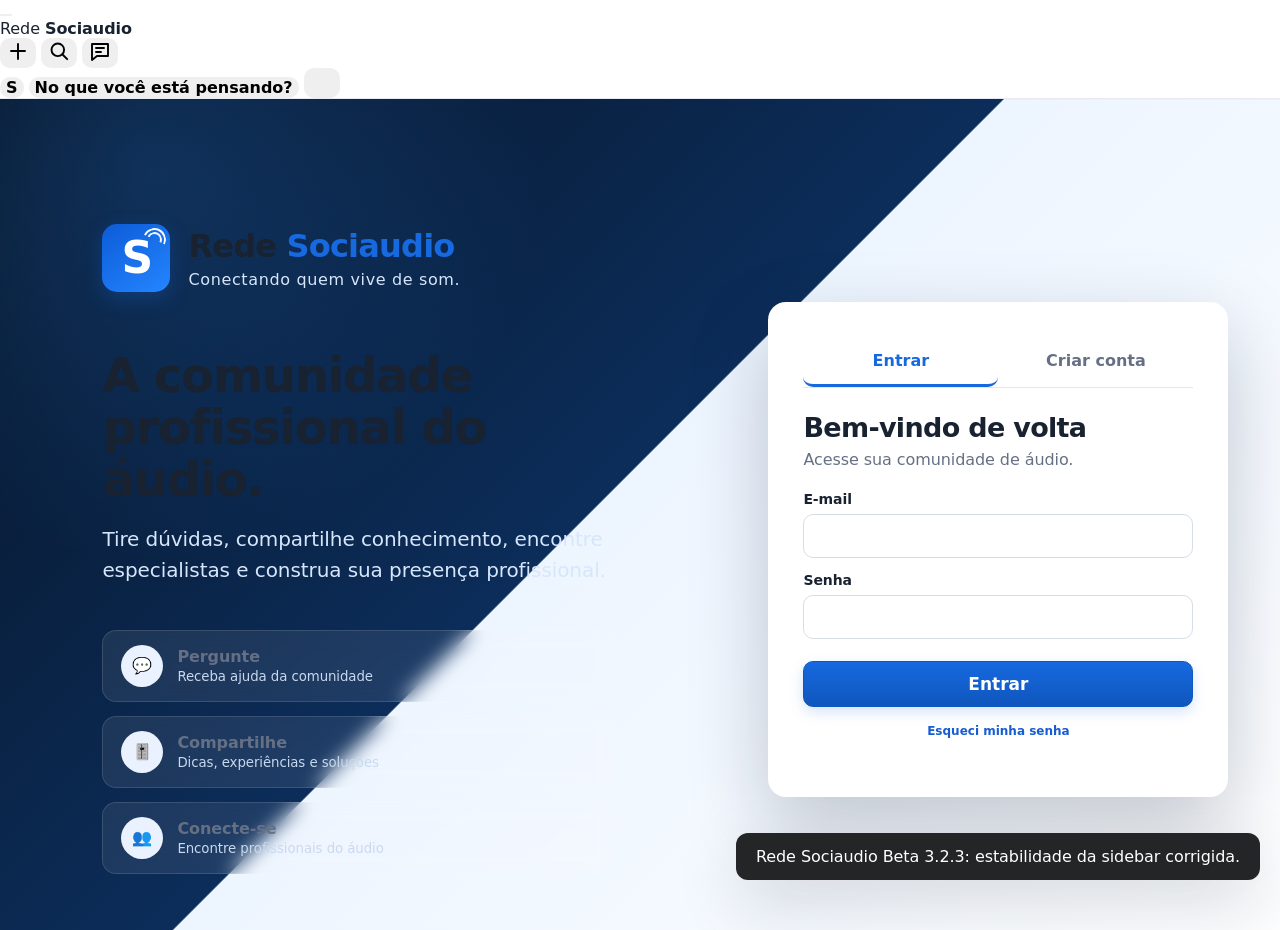
==== commit f71d987a: "Rede Sociaudio v5.10.0 - Mercado Pago Checkout Pro" ====
--- a/public/index.html
+++ b/public/index.html
@@ -7,7 +7,7 @@
   <link rel="manifest" href="/manifest.webmanifest">
   <meta name="theme-color" content="#1877f2">
   <title>Rede Sociaudio — v5.8.3 Sociaudio Ads</title>
-  <link rel="stylesheet" href="styles.css?v=public590">
+  <link rel="stylesheet" href="styles.css?v=public5100">
 <style id="professional-ui-hard-fix">
 /* Beta 3.2: correção estrutural aplicada diretamente no HTML */
 #mainSidebar{
@@ -845,7 +845,7 @@
 <dialog id="postDlg"><form id="postForm"><div class="dialog-head"><h2 id="postDialogTitle">Nova publicação</h2><button type="button" id="closePost">✕</button></div><label>Tipo<select id="pt"><option>Pergunta</option><option>Dica</option><option>Experiência</option></select></label><label>Categoria<select id="pc"><option>Mixagem</option><option>Mesas Digitais</option><option>Microfones</option><option>PA e Sistemas</option><option>Igrejas</option><option>Streaming</option><option>Acústica</option></select></label><label>Título<input id="pti" required minlength="5"></label><label>Descrição<textarea id="pb" required minlength="10"></textarea></label><label>Link externo (opcional)<input id="purl" type="url" placeholder="https://exemplo.com.br"></label><label class="file-label"><span id="postMediaLabel">Adicionar mídia ou arquivo</span><input id="pimg" type="file" accept="image/*,video/mp4,video/webm,audio/mpeg,audio/wav,audio/ogg,audio/mp4,audio/aac,audio/flac,.pdf,.doc,.docx,.odt,.rtf,.txt,.md,.xls,.xlsx,.ods,.csv,.ppt,.pptx,.odp,.zip,.rar,.7z,.xml,.json,.yaml,.yml,.rew,.mdat,.trace,.frd,.zma,.cal,.mic,.ssn,.scn,.scene,.show,.preset,.fxp,.fxb,.vstpreset,.ir,.syx,.mid,.midi,.cue,.rider"></label><small id="postMediaHelp" class="media-help">Vídeos: MP4 (H.264/AAC) ou WebM, conforme o limite do seu plano. Clique no campo para escolher.</small><div id="postGalleryPreview" class="post-gallery-preview" hidden></div><img id="postPreview" class="upload-preview" hidden><video id="postVideoPreview" class="upload-preview video-preview" controls playsinline hidden></video><audio id="postAudioPreview" class="upload-preview audio-preview" controls hidden></audio><div id="postFilePreview" class="post-file-preview" hidden></div><button type="button" id="removePostImage" class="secondary remove-image" hidden>Remover mídia</button><button id="postSubmit" class="primary">Publicar</button></form></dialog>
 
 <dialog id="hireDlg" class="hire-dialog"><form id="hireForm"><div class="dialog-head"><div><span class="eyebrow">CONTRATAÇÃO INTELIGENTE</span><h2>Encontre o especialista ideal</h2><p>Conte o que você precisa e a Rede Sociaudio recomendará os profissionais mais compatíveis.</p></div><button type="button" id="hireClose">✕</button></div><div class="hire-form-grid"><label>Seu nome<input id="hireName" required></label><label>WhatsApp<input id="hirePhone" placeholder="5547999999999"></label><label>Cidade do serviço<input id="hireCity" required placeholder="Ex.: Joinville - SC"></label><label>Data prevista<input id="hireDate" type="date"></label><label>Tipo de evento ou serviço<select id="hireType"><option>Sonorização de igreja</option><option>Show ou evento ao vivo</option><option>Evento corporativo</option><option>Instalação de sistema</option><option>Consultoria técnica</option><option>Streaming / transmissão</option><option>Gravação / estúdio</option><option>Treinamento de equipe</option><option>Outro serviço de áudio</option></select></label><label>Público estimado<input id="hireAudience" placeholder="Ex.: 300 pessoas"></label><label>Faixa de orçamento<input id="hireBudget" placeholder="Ex.: R$ 1.500 a R$ 2.500"></label><label>Equipamentos envolvidos<input id="hireEquipment" placeholder="Ex.: Ui24R, M32, line array"></label><label class="wide">Descreva o que precisa<textarea id="hireMessage" minlength="10" required placeholder="Explique o serviço, o problema e o resultado esperado."></textarea></label></div><button class="primary hire-submit">Encontrar especialistas</button></form></dialog>
-<dialog id="quoteDlg"><form id="quoteForm"><div class="dialog-head"><h2 id="quoteTitle">Solicitar orçamento</h2><button type="button" id="quoteClose">✕</button></div><label>Seu nome<input id="quoteName" required></label><label>WhatsApp<input id="quotePhone" placeholder="5547999999999"></label><label>Cidade<input id="quoteCity"></label><label>Data do evento<input id="quoteDate" type="date"></label><label>Tipo de evento ou serviço<input id="quoteType" placeholder="Culto, congresso, instalação..."></label><label>Quantidade de pessoas<input id="quoteAudience" placeholder="Ex.: 300 pessoas"></label><label>Faixa de orçamento<input id="quoteBudget" placeholder="Ex.: até R$ 1.500 ou a combinar"></label><label>Descreva o que precisa<textarea id="quoteMessage" minlength="10" required placeholder="Explique o serviço, horário, estrutura disponível e outras informações importantes."></textarea></label><button type="submit" class="primary">Enviar solicitação</button></form></dialog><dialog id="jobDlg" class="job-dialog"><form id="jobForm"><div class="dialog-head"><div><span class="eyebrow">NOVA OPORTUNIDADE</span><h2>Publicar vaga</h2><p>Encontre técnicos e especialistas da comunidade.</p></div><button type="button" id="jobClose">✕</button></div><div class="job-form-grid"><label class="wide">Título da vaga<input id="jobTitle" required placeholder="Ex.: Técnico de áudio para congresso"></label><label>Categoria<select id="jobCategory"><option>Áudio ao vivo</option><option>FOH</option><option>Monitor</option><option>Streaming</option><option>Instalação</option><option>Acústica</option><option>Estúdio / gravação</option><option>Treinamento</option></select></label><label>Cidade<input id="jobCity" placeholder="Ex.: Joinville - SC"></label><label>Modelo<select id="jobMode"><option>Presencial</option><option>Remoto</option><option>Híbrido</option></select></label><label>Tipo de contratação<select id="jobContract"><option>Freelancer</option><option>Evento pontual</option><option>CLT</option><option>PJ</option><option>Voluntário</option><option>Estágio</option></select></label><label>Data prevista<input id="jobDate" type="date"></label><label>Pagamento / faixa<input id="jobCompensation" placeholder="Ex.: R$ 600 por diária"></label><label>Telefone para contato<input id="jobPhone" placeholder="5547999999999"></label><label class="wide">Descrição<textarea id="jobDescription" required minlength="15" placeholder="Explique as atividades, horário e contexto do trabalho."></textarea></label><label class="wide">Requisitos<textarea id="jobRequirements" placeholder="Experiência, equipamentos que precisa dominar, disponibilidade..."></textarea></label></div><button class="primary job-submit">Publicar vaga</button></form></dialog><dialog id="applyDlg" class="job-dialog"><form id="applyForm"><div class="dialog-head"><div><span class="eyebrow">CANDIDATURA</span><h2 id="applyTitle">Candidatar-se</h2></div><button type="button" id="applyClose">✕</button></div><label>WhatsApp<input id="applyPhone" placeholder="5547999999999"></label><label>Apresentação<textarea id="applyMessage" required minlength="10" placeholder="Conte brevemente sua experiência e por que você é uma boa opção."></textarea></label><button class="primary">Enviar candidatura</button></form></dialog><dialog id="marketDlg" class="job-dialog"><form id="marketForm"><div class="dialog-head"><div><span class="eyebrow">MARKETPLACE DO ÁUDIO</span><h2>Publicar anúncio</h2><p>Venda, troque ou alugue equipamentos para a comunidade.</p></div><button type="button" id="marketClose">✕</button></div><div class="job-form-grid"><label class="wide">Título do anúncio<input id="marketTitle" required placeholder="Ex.: Mesa Soundcraft Ui24R em ótimo estado"></label><label>Tipo<select id="marketType"><option>Venda</option><option>Troca</option><option>Locação</option></select></label><label>Categoria<select id="marketCategory"><option>Mesas digitais</option><option>Microfones</option><option>Caixas e PA</option><option>Monitores e In-ear</option><option>Interfaces e estúdio</option><option>Cabos e conectores</option><option>Cases e acessórios</option><option>Iluminação</option><option>Instrumentos</option><option>Outros</option></select></label><label>Preço ou diária<input id="marketPrice" placeholder="Ex.: R$ 7.500 ou R$ 350/dia"></label><label>Condição<select id="marketCondition"><option>Novo</option><option>Seminovo</option><option>Usado</option><option>Para manutenção</option></select></label><label>Cidade<input id="marketCity" placeholder="Ex.: Joinville - SC"></label><label>WhatsApp<input id="marketPhone" placeholder="5547999999999"></label><label class="wide">Descrição<textarea id="marketDescription" required minlength="10" placeholder="Descreva estado, acessórios, tempo de uso e condições da negociação."></textarea></label><label class="wide file-label">Foto do produto<input id="marketImage" type="file" accept="image/*"></label><img id="marketPreview" class="upload-preview" hidden></div><button class="primary job-submit">Publicar anúncio</button></form></dialog><dialog id="articleDlg" class="job-dialog"><form id="articleForm"><div class="dialog-head"><div><span class="eyebrow">CENTRO DE CONHECIMENTO</span><h2>Publicar artigo técnico</h2><p>Transforme sua experiência em conteúdo permanente para a comunidade.</p></div><button type="button" id="articleClose">✕</button></div><div class="job-form-grid"><label class="wide">Título do artigo<input id="articleTitle" required placeholder="Ex.: Como eliminar microfonia em igrejas"></label><label>Categoria<select id="articleCategory"><option>Fundamentos</option><option>Mixagem ao vivo</option><option>Mesas digitais</option><option>Microfones</option><option>PA e sistemas</option><option>Acústica</option><option>Streaming</option><option>Estúdio e gravação</option><option>Manutenção</option><option>Carreira</option></select></label><label>Nível<select id="articleDifficulty"><option>Iniciante</option><option>Intermediário</option><option>Avançado</option></select></label><label class="wide">Resumo<input id="articleSummary" maxlength="240" placeholder="Uma descrição curta para o card do artigo"></label><label class="wide">Conteúdo<textarea id="articleBody" required minlength="40" placeholder="Escreva o guia completo, passo a passo e recomendações técnicas."></textarea></label><label class="wide">Link complementar<input id="articleLink" type="url" placeholder="https://..."></label><label class="wide file-label">Imagem de capa<input id="articleCover" type="file" accept="image/*"></label><img id="articlePreview" class="upload-preview" hidden><label class="wide admin-feature"><input id="articleFeatured" type="checkbox"> Destacar este artigo</label></div><button class="primary job-submit">Publicar artigo</button></form></dialog><div id="toast"></div><script src="app.js?v=public590"></script>
+<dialog id="quoteDlg"><form id="quoteForm"><div class="dialog-head"><h2 id="quoteTitle">Solicitar orçamento</h2><button type="button" id="quoteClose">✕</button></div><label>Seu nome<input id="quoteName" required></label><label>WhatsApp<input id="quotePhone" placeholder="5547999999999"></label><label>Cidade<input id="quoteCity"></label><label>Data do evento<input id="quoteDate" type="date"></label><label>Tipo de evento ou serviço<input id="quoteType" placeholder="Culto, congresso, instalação..."></label><label>Quantidade de pessoas<input id="quoteAudience" placeholder="Ex.: 300 pessoas"></label><label>Faixa de orçamento<input id="quoteBudget" placeholder="Ex.: até R$ 1.500 ou a combinar"></label><label>Descreva o que precisa<textarea id="quoteMessage" minlength="10" required placeholder="Explique o serviço, horário, estrutura disponível e outras informações importantes."></textarea></label><button type="submit" class="primary">Enviar solicitação</button></form></dialog><dialog id="jobDlg" class="job-dialog"><form id="jobForm"><div class="dialog-head"><div><span class="eyebrow">NOVA OPORTUNIDADE</span><h2>Publicar vaga</h2><p>Encontre técnicos e especialistas da comunidade.</p></div><button type="button" id="jobClose">✕</button></div><div class="job-form-grid"><label class="wide">Título da vaga<input id="jobTitle" required placeholder="Ex.: Técnico de áudio para congresso"></label><label>Categoria<select id="jobCategory"><option>Áudio ao vivo</option><option>FOH</option><option>Monitor</option><option>Streaming</option><option>Instalação</option><option>Acústica</option><option>Estúdio / gravação</option><option>Treinamento</option></select></label><label>Cidade<input id="jobCity" placeholder="Ex.: Joinville - SC"></label><label>Modelo<select id="jobMode"><option>Presencial</option><option>Remoto</option><option>Híbrido</option></select></label><label>Tipo de contratação<select id="jobContract"><option>Freelancer</option><option>Evento pontual</option><option>CLT</option><option>PJ</option><option>Voluntário</option><option>Estágio</option></select></label><label>Data prevista<input id="jobDate" type="date"></label><label>Pagamento / faixa<input id="jobCompensation" placeholder="Ex.: R$ 600 por diária"></label><label>Telefone para contato<input id="jobPhone" placeholder="5547999999999"></label><label class="wide">Descrição<textarea id="jobDescription" required minlength="15" placeholder="Explique as atividades, horário e contexto do trabalho."></textarea></label><label class="wide">Requisitos<textarea id="jobRequirements" placeholder="Experiência, equipamentos que precisa dominar, disponibilidade..."></textarea></label></div><button class="primary job-submit">Publicar vaga</button></form></dialog><dialog id="applyDlg" class="job-dialog"><form id="applyForm"><div class="dialog-head"><div><span class="eyebrow">CANDIDATURA</span><h2 id="applyTitle">Candidatar-se</h2></div><button type="button" id="applyClose">✕</button></div><label>WhatsApp<input id="applyPhone" placeholder="5547999999999"></label><label>Apresentação<textarea id="applyMessage" required minlength="10" placeholder="Conte brevemente sua experiência e por que você é uma boa opção."></textarea></label><button class="primary">Enviar candidatura</button></form></dialog><dialog id="marketDlg" class="job-dialog"><form id="marketForm"><div class="dialog-head"><div><span class="eyebrow">MARKETPLACE DO ÁUDIO</span><h2>Publicar anúncio</h2><p>Venda, troque ou alugue equipamentos para a comunidade.</p></div><button type="button" id="marketClose">✕</button></div><div class="job-form-grid"><label class="wide">Título do anúncio<input id="marketTitle" required placeholder="Ex.: Mesa Soundcraft Ui24R em ótimo estado"></label><label>Tipo<select id="marketType"><option>Venda</option><option>Troca</option><option>Locação</option></select></label><label>Categoria<select id="marketCategory"><option>Mesas digitais</option><option>Microfones</option><option>Caixas e PA</option><option>Monitores e In-ear</option><option>Interfaces e estúdio</option><option>Cabos e conectores</option><option>Cases e acessórios</option><option>Iluminação</option><option>Instrumentos</option><option>Outros</option></select></label><label>Preço ou diária<input id="marketPrice" placeholder="Ex.: R$ 7.500 ou R$ 350/dia"></label><label>Condição<select id="marketCondition"><option>Novo</option><option>Seminovo</option><option>Usado</option><option>Para manutenção</option></select></label><label>Cidade<input id="marketCity" placeholder="Ex.: Joinville - SC"></label><label>WhatsApp<input id="marketPhone" placeholder="5547999999999"></label><label class="wide">Descrição<textarea id="marketDescription" required minlength="10" placeholder="Descreva estado, acessórios, tempo de uso e condições da negociação."></textarea></label><label class="wide file-label">Foto do produto<input id="marketImage" type="file" accept="image/*"></label><img id="marketPreview" class="upload-preview" hidden></div><button class="primary job-submit">Publicar anúncio</button></form></dialog><dialog id="articleDlg" class="job-dialog"><form id="articleForm"><div class="dialog-head"><div><span class="eyebrow">CENTRO DE CONHECIMENTO</span><h2>Publicar artigo técnico</h2><p>Transforme sua experiência em conteúdo permanente para a comunidade.</p></div><button type="button" id="articleClose">✕</button></div><div class="job-form-grid"><label class="wide">Título do artigo<input id="articleTitle" required placeholder="Ex.: Como eliminar microfonia em igrejas"></label><label>Categoria<select id="articleCategory"><option>Fundamentos</option><option>Mixagem ao vivo</option><option>Mesas digitais</option><option>Microfones</option><option>PA e sistemas</option><option>Acústica</option><option>Streaming</option><option>Estúdio e gravação</option><option>Manutenção</option><option>Carreira</option></select></label><label>Nível<select id="articleDifficulty"><option>Iniciante</option><option>Intermediário</option><option>Avançado</option></select></label><label class="wide">Resumo<input id="articleSummary" maxlength="240" placeholder="Uma descrição curta para o card do artigo"></label><label class="wide">Conteúdo<textarea id="articleBody" required minlength="40" placeholder="Escreva o guia completo, passo a passo e recomendações técnicas."></textarea></label><label class="wide">Link complementar<input id="articleLink" type="url" placeholder="https://..."></label><label class="wide file-label">Imagem de capa<input id="articleCover" type="file" accept="image/*"></label><img id="articlePreview" class="upload-preview" hidden><label class="wide admin-feature"><input id="articleFeatured" type="checkbox"> Destacar este artigo</label></div><button class="primary job-submit">Publicar artigo</button></form></dialog><div id="toast"></div><script src="app.js?v=public5100"></script>
 <dialog id="forgotPasswordDlg" class="auth-recovery-dialog">
   <form id="forgotPasswordForm">
     <button id="forgotPasswordClose" class="dialog-close" type="button">×</button>
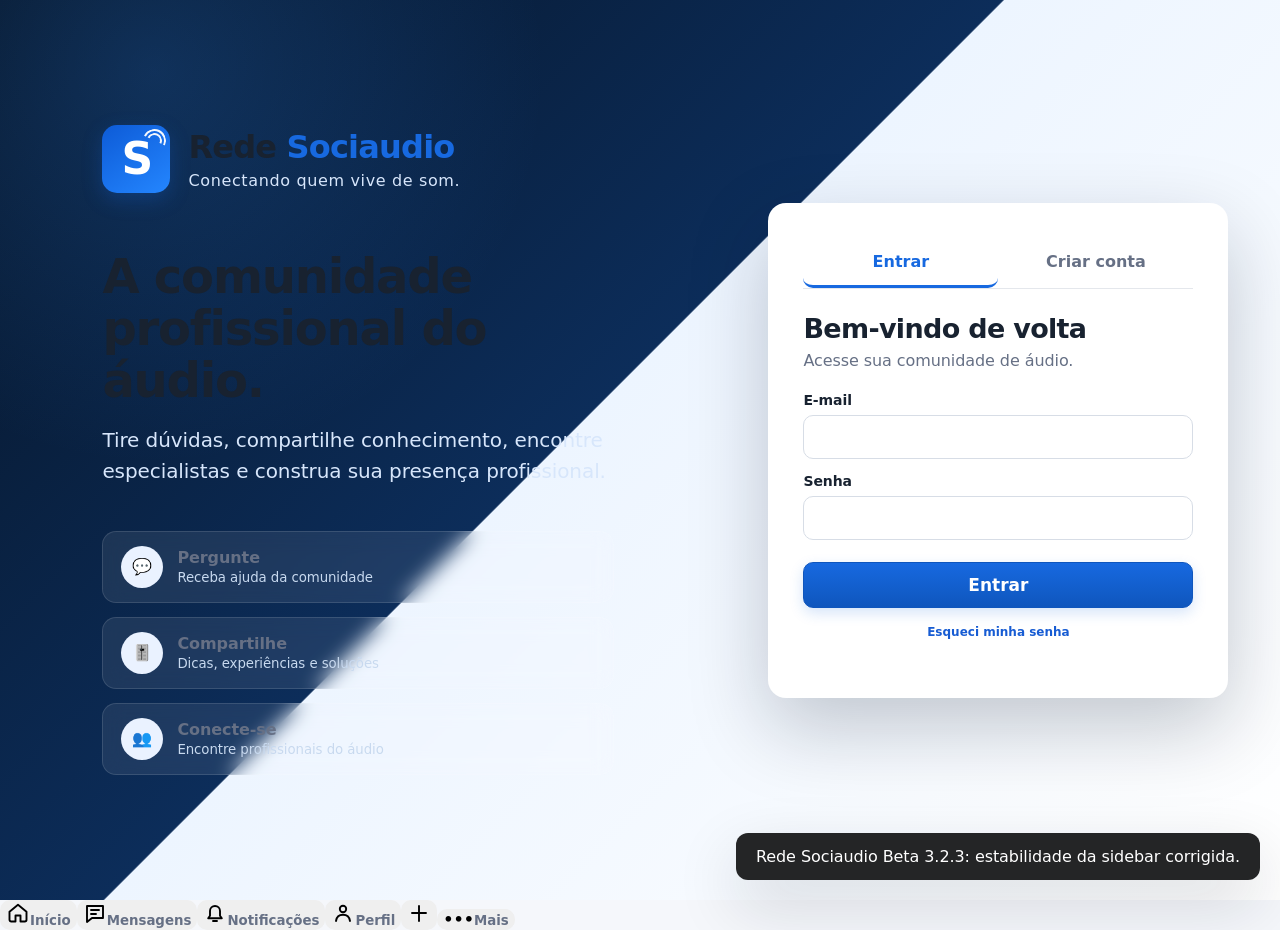
==== commit 5acc93c0: "Atualiza Rede Sociaudio v5.10.2 - Assuntos em alta" ====
--- a/public/index.html
+++ b/public/index.html
@@ -7,7 +7,7 @@
   <link rel="manifest" href="/manifest.webmanifest">
   <meta name="theme-color" content="#1877f2">
   <title>Rede Sociaudio — v5.8.3 Sociaudio Ads</title>
-  <link rel="stylesheet" href="styles.css?v=public5100">
+  <link rel="stylesheet" href="styles.css?v=public5102">
 <style id="professional-ui-hard-fix">
 /* Beta 3.2: correção estrutural aplicada diretamente no HTML */
 #mainSidebar{
@@ -835,7 +835,7 @@
     </aside>
     <main id="content"></main>
     <aside class="right">
-      <div class="side-card"><div class="side-card-head"><h3>Assuntos em alta</h3><button>•••</button></div><a># SoundcraftUi24R</a><a># Microfonia</a><a># EqualizaçãoVocal</a><a># ÁudioParaIgrejas</a><a># MonitorInEar</a><button class="text-button">Ver todos</button></div>
+      <div class="side-card"><div class="side-card-head"><h3>Assuntos em alta</h3><button>•••</button></div><a href="#" data-trending-topic="SoundcraftUi24R"># SoundcraftUi24R</a><a href="#" data-trending-topic="Microfonia"># Microfonia</a><a href="#" data-trending-topic="EqualizaçãoVocal"># EqualizaçãoVocal</a><a href="#" data-trending-topic="ÁudioParaIgrejas"># ÁudioParaIgrejas</a><a href="#" data-trending-topic="MonitorInEar"># MonitorInEar</a><button class="text-button" id="viewAllTrending">Ver todos</button></div>
       <div class="side-card premium-card"><span class="premium-badge">PRO</span><h3>Impulsione sua autoridade</h3><p>Complete seu perfil, publique conteúdo técnico e seja encontrado por clientes.</p><button data-view="profile" class="primary">Fortalecer perfil</button></div><div class="side-card pro-card"><span class="pro-icon">S</span><div><h3>Perfil profissional</h3><p>Complete seu perfil para ser encontrado e contratado.</p><button data-view="profile" class="secondary">Completar perfil</button></div></div>
       <footer>Privacidade · Termos · <button class="footer-link" data-view="about">Sobre</button> · Beta 3.1<br>© 2026 Rede Sociaudio</footer>
     </aside>
@@ -845,7 +845,7 @@
 <dialog id="postDlg"><form id="postForm"><div class="dialog-head"><h2 id="postDialogTitle">Nova publicação</h2><button type="button" id="closePost">✕</button></div><label>Tipo<select id="pt"><option>Pergunta</option><option>Dica</option><option>Experiência</option></select></label><label>Categoria<select id="pc"><option>Mixagem</option><option>Mesas Digitais</option><option>Microfones</option><option>PA e Sistemas</option><option>Igrejas</option><option>Streaming</option><option>Acústica</option></select></label><label>Título<input id="pti" required minlength="5"></label><label>Descrição<textarea id="pb" required minlength="10"></textarea></label><label>Link externo (opcional)<input id="purl" type="url" placeholder="https://exemplo.com.br"></label><label class="file-label"><span id="postMediaLabel">Adicionar mídia ou arquivo</span><input id="pimg" type="file" accept="image/*,video/mp4,video/webm,audio/mpeg,audio/wav,audio/ogg,audio/mp4,audio/aac,audio/flac,.pdf,.doc,.docx,.odt,.rtf,.txt,.md,.xls,.xlsx,.ods,.csv,.ppt,.pptx,.odp,.zip,.rar,.7z,.xml,.json,.yaml,.yml,.rew,.mdat,.trace,.frd,.zma,.cal,.mic,.ssn,.scn,.scene,.show,.preset,.fxp,.fxb,.vstpreset,.ir,.syx,.mid,.midi,.cue,.rider"></label><small id="postMediaHelp" class="media-help">Vídeos: MP4 (H.264/AAC) ou WebM, conforme o limite do seu plano. Clique no campo para escolher.</small><div id="postGalleryPreview" class="post-gallery-preview" hidden></div><img id="postPreview" class="upload-preview" hidden><video id="postVideoPreview" class="upload-preview video-preview" controls playsinline hidden></video><audio id="postAudioPreview" class="upload-preview audio-preview" controls hidden></audio><div id="postFilePreview" class="post-file-preview" hidden></div><button type="button" id="removePostImage" class="secondary remove-image" hidden>Remover mídia</button><button id="postSubmit" class="primary">Publicar</button></form></dialog>
 
 <dialog id="hireDlg" class="hire-dialog"><form id="hireForm"><div class="dialog-head"><div><span class="eyebrow">CONTRATAÇÃO INTELIGENTE</span><h2>Encontre o especialista ideal</h2><p>Conte o que você precisa e a Rede Sociaudio recomendará os profissionais mais compatíveis.</p></div><button type="button" id="hireClose">✕</button></div><div class="hire-form-grid"><label>Seu nome<input id="hireName" required></label><label>WhatsApp<input id="hirePhone" placeholder="5547999999999"></label><label>Cidade do serviço<input id="hireCity" required placeholder="Ex.: Joinville - SC"></label><label>Data prevista<input id="hireDate" type="date"></label><label>Tipo de evento ou serviço<select id="hireType"><option>Sonorização de igreja</option><option>Show ou evento ao vivo</option><option>Evento corporativo</option><option>Instalação de sistema</option><option>Consultoria técnica</option><option>Streaming / transmissão</option><option>Gravação / estúdio</option><option>Treinamento de equipe</option><option>Outro serviço de áudio</option></select></label><label>Público estimado<input id="hireAudience" placeholder="Ex.: 300 pessoas"></label><label>Faixa de orçamento<input id="hireBudget" placeholder="Ex.: R$ 1.500 a R$ 2.500"></label><label>Equipamentos envolvidos<input id="hireEquipment" placeholder="Ex.: Ui24R, M32, line array"></label><label class="wide">Descreva o que precisa<textarea id="hireMessage" minlength="10" required placeholder="Explique o serviço, o problema e o resultado esperado."></textarea></label></div><button class="primary hire-submit">Encontrar especialistas</button></form></dialog>
-<dialog id="quoteDlg"><form id="quoteForm"><div class="dialog-head"><h2 id="quoteTitle">Solicitar orçamento</h2><button type="button" id="quoteClose">✕</button></div><label>Seu nome<input id="quoteName" required></label><label>WhatsApp<input id="quotePhone" placeholder="5547999999999"></label><label>Cidade<input id="quoteCity"></label><label>Data do evento<input id="quoteDate" type="date"></label><label>Tipo de evento ou serviço<input id="quoteType" placeholder="Culto, congresso, instalação..."></label><label>Quantidade de pessoas<input id="quoteAudience" placeholder="Ex.: 300 pessoas"></label><label>Faixa de orçamento<input id="quoteBudget" placeholder="Ex.: até R$ 1.500 ou a combinar"></label><label>Descreva o que precisa<textarea id="quoteMessage" minlength="10" required placeholder="Explique o serviço, horário, estrutura disponível e outras informações importantes."></textarea></label><button type="submit" class="primary">Enviar solicitação</button></form></dialog><dialog id="jobDlg" class="job-dialog"><form id="jobForm"><div class="dialog-head"><div><span class="eyebrow">NOVA OPORTUNIDADE</span><h2>Publicar vaga</h2><p>Encontre técnicos e especialistas da comunidade.</p></div><button type="button" id="jobClose">✕</button></div><div class="job-form-grid"><label class="wide">Título da vaga<input id="jobTitle" required placeholder="Ex.: Técnico de áudio para congresso"></label><label>Categoria<select id="jobCategory"><option>Áudio ao vivo</option><option>FOH</option><option>Monitor</option><option>Streaming</option><option>Instalação</option><option>Acústica</option><option>Estúdio / gravação</option><option>Treinamento</option></select></label><label>Cidade<input id="jobCity" placeholder="Ex.: Joinville - SC"></label><label>Modelo<select id="jobMode"><option>Presencial</option><option>Remoto</option><option>Híbrido</option></select></label><label>Tipo de contratação<select id="jobContract"><option>Freelancer</option><option>Evento pontual</option><option>CLT</option><option>PJ</option><option>Voluntário</option><option>Estágio</option></select></label><label>Data prevista<input id="jobDate" type="date"></label><label>Pagamento / faixa<input id="jobCompensation" placeholder="Ex.: R$ 600 por diária"></label><label>Telefone para contato<input id="jobPhone" placeholder="5547999999999"></label><label class="wide">Descrição<textarea id="jobDescription" required minlength="15" placeholder="Explique as atividades, horário e contexto do trabalho."></textarea></label><label class="wide">Requisitos<textarea id="jobRequirements" placeholder="Experiência, equipamentos que precisa dominar, disponibilidade..."></textarea></label></div><button class="primary job-submit">Publicar vaga</button></form></dialog><dialog id="applyDlg" class="job-dialog"><form id="applyForm"><div class="dialog-head"><div><span class="eyebrow">CANDIDATURA</span><h2 id="applyTitle">Candidatar-se</h2></div><button type="button" id="applyClose">✕</button></div><label>WhatsApp<input id="applyPhone" placeholder="5547999999999"></label><label>Apresentação<textarea id="applyMessage" required minlength="10" placeholder="Conte brevemente sua experiência e por que você é uma boa opção."></textarea></label><button class="primary">Enviar candidatura</button></form></dialog><dialog id="marketDlg" class="job-dialog"><form id="marketForm"><div class="dialog-head"><div><span class="eyebrow">MARKETPLACE DO ÁUDIO</span><h2>Publicar anúncio</h2><p>Venda, troque ou alugue equipamentos para a comunidade.</p></div><button type="button" id="marketClose">✕</button></div><div class="job-form-grid"><label class="wide">Título do anúncio<input id="marketTitle" required placeholder="Ex.: Mesa Soundcraft Ui24R em ótimo estado"></label><label>Tipo<select id="marketType"><option>Venda</option><option>Troca</option><option>Locação</option></select></label><label>Categoria<select id="marketCategory"><option>Mesas digitais</option><option>Microfones</option><option>Caixas e PA</option><option>Monitores e In-ear</option><option>Interfaces e estúdio</option><option>Cabos e conectores</option><option>Cases e acessórios</option><option>Iluminação</option><option>Instrumentos</option><option>Outros</option></select></label><label>Preço ou diária<input id="marketPrice" placeholder="Ex.: R$ 7.500 ou R$ 350/dia"></label><label>Condição<select id="marketCondition"><option>Novo</option><option>Seminovo</option><option>Usado</option><option>Para manutenção</option></select></label><label>Cidade<input id="marketCity" placeholder="Ex.: Joinville - SC"></label><label>WhatsApp<input id="marketPhone" placeholder="5547999999999"></label><label class="wide">Descrição<textarea id="marketDescription" required minlength="10" placeholder="Descreva estado, acessórios, tempo de uso e condições da negociação."></textarea></label><label class="wide file-label">Foto do produto<input id="marketImage" type="file" accept="image/*"></label><img id="marketPreview" class="upload-preview" hidden></div><button class="primary job-submit">Publicar anúncio</button></form></dialog><dialog id="articleDlg" class="job-dialog"><form id="articleForm"><div class="dialog-head"><div><span class="eyebrow">CENTRO DE CONHECIMENTO</span><h2>Publicar artigo técnico</h2><p>Transforme sua experiência em conteúdo permanente para a comunidade.</p></div><button type="button" id="articleClose">✕</button></div><div class="job-form-grid"><label class="wide">Título do artigo<input id="articleTitle" required placeholder="Ex.: Como eliminar microfonia em igrejas"></label><label>Categoria<select id="articleCategory"><option>Fundamentos</option><option>Mixagem ao vivo</option><option>Mesas digitais</option><option>Microfones</option><option>PA e sistemas</option><option>Acústica</option><option>Streaming</option><option>Estúdio e gravação</option><option>Manutenção</option><option>Carreira</option></select></label><label>Nível<select id="articleDifficulty"><option>Iniciante</option><option>Intermediário</option><option>Avançado</option></select></label><label class="wide">Resumo<input id="articleSummary" maxlength="240" placeholder="Uma descrição curta para o card do artigo"></label><label class="wide">Conteúdo<textarea id="articleBody" required minlength="40" placeholder="Escreva o guia completo, passo a passo e recomendações técnicas."></textarea></label><label class="wide">Link complementar<input id="articleLink" type="url" placeholder="https://..."></label><label class="wide file-label">Imagem de capa<input id="articleCover" type="file" accept="image/*"></label><img id="articlePreview" class="upload-preview" hidden><label class="wide admin-feature"><input id="articleFeatured" type="checkbox"> Destacar este artigo</label></div><button class="primary job-submit">Publicar artigo</button></form></dialog><div id="toast"></div><script src="app.js?v=public5100"></script>
+<dialog id="quoteDlg"><form id="quoteForm"><div class="dialog-head"><h2 id="quoteTitle">Solicitar orçamento</h2><button type="button" id="quoteClose">✕</button></div><label>Seu nome<input id="quoteName" required></label><label>WhatsApp<input id="quotePhone" placeholder="5547999999999"></label><label>Cidade<input id="quoteCity"></label><label>Data do evento<input id="quoteDate" type="date"></label><label>Tipo de evento ou serviço<input id="quoteType" placeholder="Culto, congresso, instalação..."></label><label>Quantidade de pessoas<input id="quoteAudience" placeholder="Ex.: 300 pessoas"></label><label>Faixa de orçamento<input id="quoteBudget" placeholder="Ex.: até R$ 1.500 ou a combinar"></label><label>Descreva o que precisa<textarea id="quoteMessage" minlength="10" required placeholder="Explique o serviço, horário, estrutura disponível e outras informações importantes."></textarea></label><button type="submit" class="primary">Enviar solicitação</button></form></dialog><dialog id="jobDlg" class="job-dialog"><form id="jobForm"><div class="dialog-head"><div><span class="eyebrow">NOVA OPORTUNIDADE</span><h2>Publicar vaga</h2><p>Encontre técnicos e especialistas da comunidade.</p></div><button type="button" id="jobClose">✕</button></div><div class="job-form-grid"><label class="wide">Título da vaga<input id="jobTitle" required placeholder="Ex.: Técnico de áudio para congresso"></label><label>Categoria<select id="jobCategory"><option>Áudio ao vivo</option><option>FOH</option><option>Monitor</option><option>Streaming</option><option>Instalação</option><option>Acústica</option><option>Estúdio / gravação</option><option>Treinamento</option></select></label><label>Cidade<input id="jobCity" placeholder="Ex.: Joinville - SC"></label><label>Modelo<select id="jobMode"><option>Presencial</option><option>Remoto</option><option>Híbrido</option></select></label><label>Tipo de contratação<select id="jobContract"><option>Freelancer</option><option>Evento pontual</option><option>CLT</option><option>PJ</option><option>Voluntário</option><option>Estágio</option></select></label><label>Data prevista<input id="jobDate" type="date"></label><label>Pagamento / faixa<input id="jobCompensation" placeholder="Ex.: R$ 600 por diária"></label><label>Telefone para contato<input id="jobPhone" placeholder="5547999999999"></label><label class="wide">Descrição<textarea id="jobDescription" required minlength="15" placeholder="Explique as atividades, horário e contexto do trabalho."></textarea></label><label class="wide">Requisitos<textarea id="jobRequirements" placeholder="Experiência, equipamentos que precisa dominar, disponibilidade..."></textarea></label></div><button class="primary job-submit">Publicar vaga</button></form></dialog><dialog id="applyDlg" class="job-dialog"><form id="applyForm"><div class="dialog-head"><div><span class="eyebrow">CANDIDATURA</span><h2 id="applyTitle">Candidatar-se</h2></div><button type="button" id="applyClose">✕</button></div><label>WhatsApp<input id="applyPhone" placeholder="5547999999999"></label><label>Apresentação<textarea id="applyMessage" required minlength="10" placeholder="Conte brevemente sua experiência e por que você é uma boa opção."></textarea></label><button class="primary">Enviar candidatura</button></form></dialog><dialog id="marketDlg" class="job-dialog"><form id="marketForm"><div class="dialog-head"><div><span class="eyebrow">MARKETPLACE DO ÁUDIO</span><h2>Publicar anúncio</h2><p>Venda, troque ou alugue equipamentos para a comunidade.</p></div><button type="button" id="marketClose">✕</button></div><div class="job-form-grid"><label class="wide">Título do anúncio<input id="marketTitle" required placeholder="Ex.: Mesa Soundcraft Ui24R em ótimo estado"></label><label>Tipo<select id="marketType"><option>Venda</option><option>Troca</option><option>Locação</option></select></label><label>Categoria<select id="marketCategory"><option>Mesas digitais</option><option>Microfones</option><option>Caixas e PA</option><option>Monitores e In-ear</option><option>Interfaces e estúdio</option><option>Cabos e conectores</option><option>Cases e acessórios</option><option>Iluminação</option><option>Instrumentos</option><option>Outros</option></select></label><label>Preço ou diária<input id="marketPrice" placeholder="Ex.: R$ 7.500 ou R$ 350/dia"></label><label>Condição<select id="marketCondition"><option>Novo</option><option>Seminovo</option><option>Usado</option><option>Para manutenção</option></select></label><label>Cidade<input id="marketCity" placeholder="Ex.: Joinville - SC"></label><label>WhatsApp<input id="marketPhone" placeholder="5547999999999"></label><label class="wide">Descrição<textarea id="marketDescription" required minlength="10" placeholder="Descreva estado, acessórios, tempo de uso e condições da negociação."></textarea></label><label class="wide file-label">Foto do produto<input id="marketImage" type="file" accept="image/*"></label><img id="marketPreview" class="upload-preview" hidden></div><button class="primary job-submit">Publicar anúncio</button></form></dialog><dialog id="articleDlg" class="job-dialog"><form id="articleForm"><div class="dialog-head"><div><span class="eyebrow">CENTRO DE CONHECIMENTO</span><h2>Publicar artigo técnico</h2><p>Transforme sua experiência em conteúdo permanente para a comunidade.</p></div><button type="button" id="articleClose">✕</button></div><div class="job-form-grid"><label class="wide">Título do artigo<input id="articleTitle" required placeholder="Ex.: Como eliminar microfonia em igrejas"></label><label>Categoria<select id="articleCategory"><option>Fundamentos</option><option>Mixagem ao vivo</option><option>Mesas digitais</option><option>Microfones</option><option>PA e sistemas</option><option>Acústica</option><option>Streaming</option><option>Estúdio e gravação</option><option>Manutenção</option><option>Carreira</option></select></label><label>Nível<select id="articleDifficulty"><option>Iniciante</option><option>Intermediário</option><option>Avançado</option></select></label><label class="wide">Resumo<input id="articleSummary" maxlength="240" placeholder="Uma descrição curta para o card do artigo"></label><label class="wide">Conteúdo<textarea id="articleBody" required minlength="40" placeholder="Escreva o guia completo, passo a passo e recomendações técnicas."></textarea></label><label class="wide">Link complementar<input id="articleLink" type="url" placeholder="https://..."></label><label class="wide file-label">Imagem de capa<input id="articleCover" type="file" accept="image/*"></label><img id="articlePreview" class="upload-preview" hidden><label class="wide admin-feature"><input id="articleFeatured" type="checkbox"> Destacar este artigo</label></div><button class="primary job-submit">Publicar artigo</button></form></dialog><div id="toast"></div><script src="app.js?v=public5102"></script>
 <dialog id="forgotPasswordDlg" class="auth-recovery-dialog">
   <form id="forgotPasswordForm">
     <button id="forgotPasswordClose" class="dialog-close" type="button">×</button>
--- a/public/styles.css
+++ b/public/styles.css
@@ -9033,3 +9033,18 @@
 }
 
 .boost-pay-v590{width:100%;margin-top:10px;min-height:46px;border:0;border-radius:12px;background:#1769df;color:#fff;font-weight:850}.boost-wait-v590,.boost-payment-pending-v590,.boost-error-v590{padding:13px;border-radius:12px;font-size:12px;line-height:1.45}.boost-wait-v590{background:#f4f7fb}.boost-payment-pending-v590{background:#eff6ff;color:#1849a9}.boost-error-v590{background:#fff1f3;color:#c01048}
+
+.mobile-notification-badge-v5101{
+  position:absolute!important;top:2px!important;right:10px!important;min-width:18px!important;height:18px!important;
+  padding:0 5px!important;display:flex!important;align-items:center!important;justify-content:center!important;
+  border:2px solid #fff!important;border-radius:999px!important;background:#ef233c!important;color:#fff!important;
+  font-size:9px!important;font-weight:900!important;z-index:30!important;box-sizing:border-box!important;
+}
+.mobile-notification-badge-v5101[hidden]{display:none!important}
+@media(max-width:760px){
+[href*="notification"],[onclick*="notification"],[data-view="notifications"],[data-tab="notifications"],.mobile-nav-notifications{position:relative!important}
+}
+
+/* V5.10.2 — Assuntos em alta */
+.trending-topic-page .page-title{display:grid;gap:10px}.trending-topic-page .page-title button{justify-self:start}.trending-topic-intro{margin-bottom:16px}.trending-topic-label{display:inline-block;font-size:11px;font-weight:800;letter-spacing:.08em;color:var(--blue);background:var(--blue-soft);padding:6px 9px;border-radius:999px}.trending-topic-intro h2{margin:10px 0 6px}.trending-topic-intro p{color:var(--muted);line-height:1.5}.trending-topic-posts{display:grid;gap:16px}.trending-topic-grid{display:grid;grid-template-columns:repeat(2,minmax(0,1fr));gap:16px}.trending-topic-card{border:1px solid #e4e6eb;text-align:left;display:grid;gap:8px;cursor:pointer;transition:.15s}.trending-topic-card:hover{transform:translateY(-1px);box-shadow:var(--shadow-lg);border-color:#b9d6ff}.trending-topic-card>span{color:var(--blue);font-size:25px;font-weight:800}.trending-topic-card strong{font-size:18px}.trending-topic-card small{color:var(--muted);line-height:1.45}
+@media(max-width:760px){.trending-topic-grid{grid-template-columns:1fr}.trending-topic-intro{margin:0 0 12px}}
